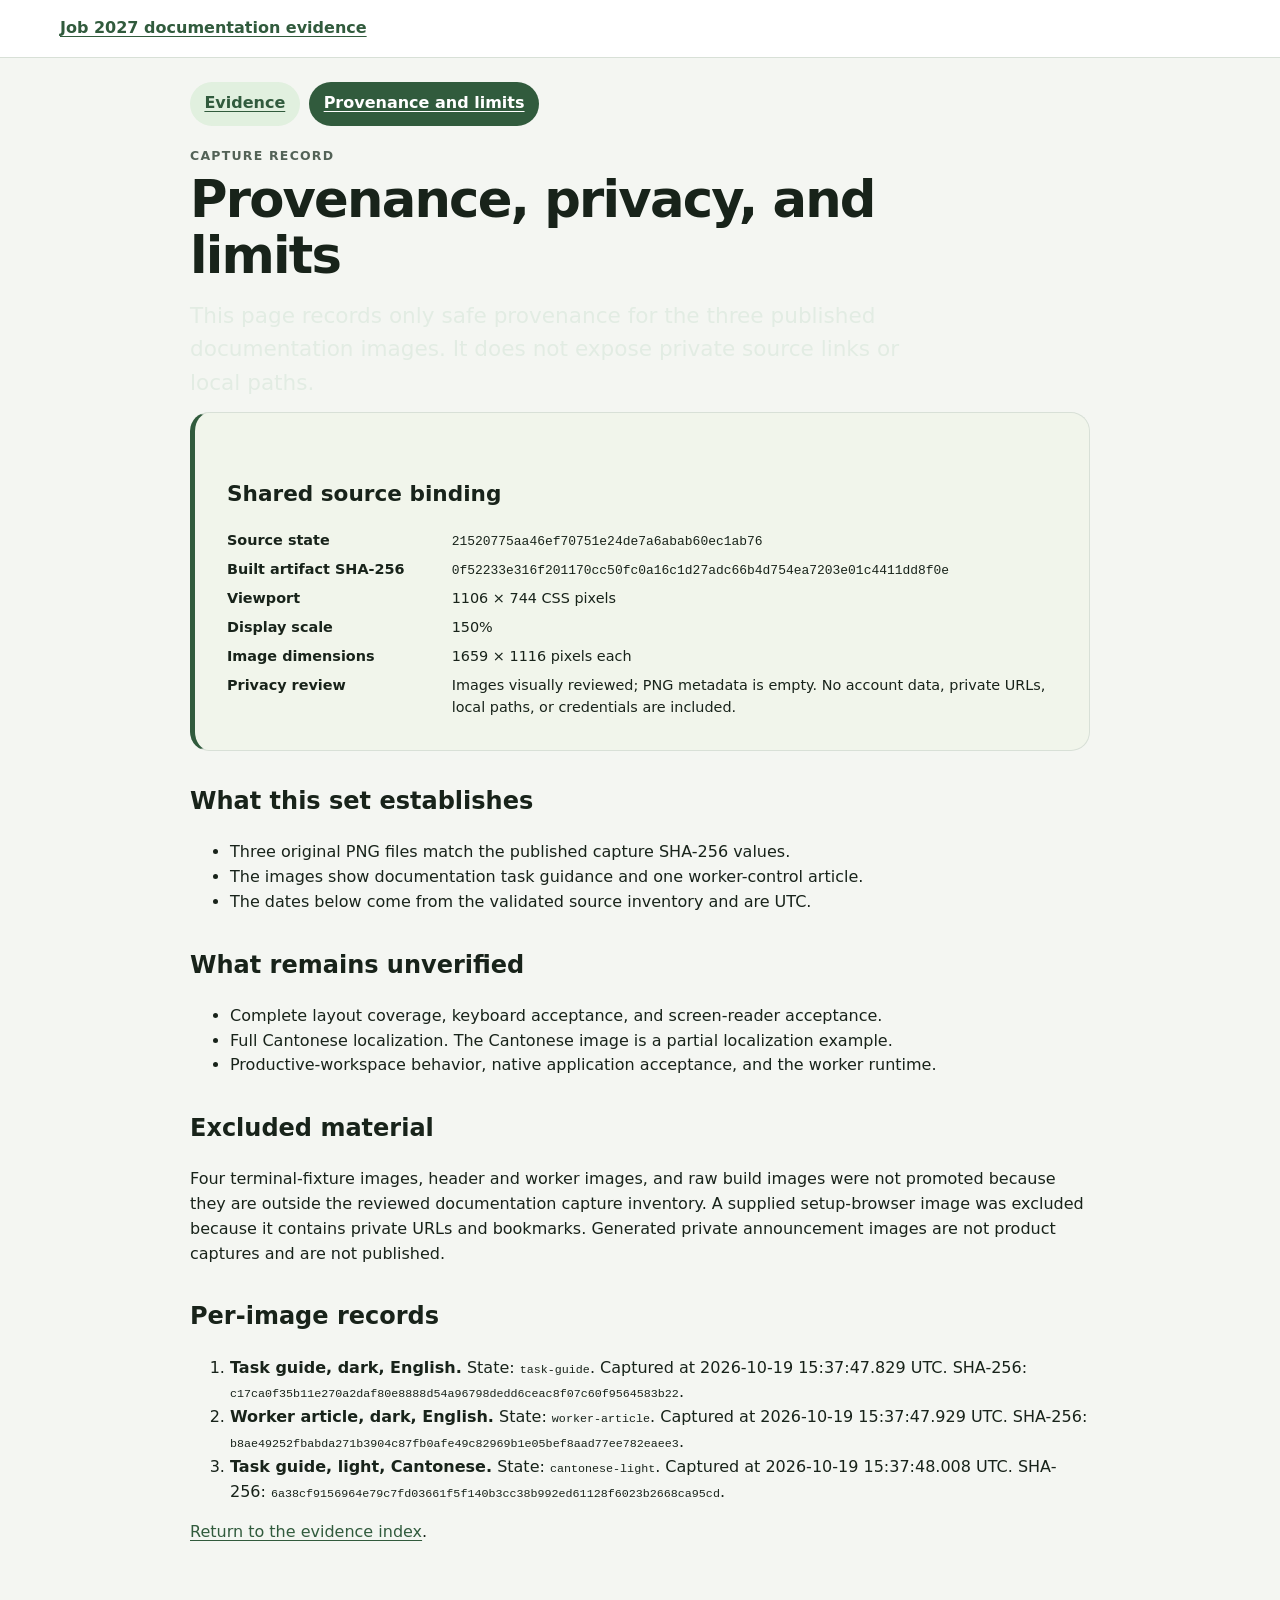
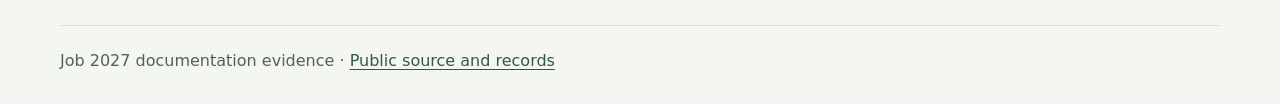
==== docs/provenance.html @ 1fb4ce97 "Publish reviewed documentation evidence gallery Add three reviewed documentation images with receipt" ====
<!doctype html>
<html lang="en">
<head>
  <meta charset="utf-8">
  <meta name="viewport" content="width=device-width, initial-scale=1">
  <meta name="description" content="Capture provenance, privacy review, exclusions, and verification limits for the Job 2027 documentation evidence gallery.">
  <meta name="color-scheme" content="light dark">
  <title>Provenance and limits · Job 2027 documentation evidence</title>
  <link rel="stylesheet" href="gallery.css">
</head>
<body>
  <a class="skip-link" href="#provenance">Skip to provenance</a>
  <header class="compact-header"><a href="./">Job 2027 documentation evidence</a></header>
  <main id="provenance" class="provenance">
    <nav class="page-nav" aria-label="Evidence pages"><a href="./">Evidence</a><a aria-current="page" href="provenance.html">Provenance and limits</a></nav>
    <p class="eyebrow">Capture record</p>
    <h1>Provenance, privacy, and limits</h1>
    <p class="lede">This page records only safe provenance for the three published documentation images. It does not expose private source links or local paths.</p>
    <section class="notice" aria-labelledby="binding-title">
      <h2 id="binding-title">Shared source binding</h2>
      <dl><dt>Source state</dt><dd><code>21520775aa46ef70751e24de7a6abab60ec1ab76</code></dd><dt>Built artifact SHA-256</dt><dd><code>0f52233e316f201170cc50fc0a16c1d27adc66b4d754ea7203e01c4411dd8f0e</code></dd><dt>Viewport</dt><dd>1106 × 744 CSS pixels</dd><dt>Display scale</dt><dd>150%</dd><dt>Image dimensions</dt><dd>1659 × 1116 pixels each</dd><dt>Privacy review</dt><dd>Images visually reviewed; PNG metadata is empty. No account data, private URLs, local paths, or credentials are included.</dd></dl>
    </section>
    <section aria-labelledby="limits-title">
      <h2 id="limits-title">What this set establishes</h2>
      <ul><li>Three original PNG files match the published capture SHA-256 values.</li><li>The images show documentation task guidance and one worker-control article.</li><li>The dates below come from the validated source inventory and are UTC.</li></ul>
      <h2>What remains unverified</h2>
      <ul><li>Complete layout coverage, keyboard acceptance, and screen-reader acceptance.</li><li>Full Cantonese localization. The Cantonese image is a partial localization example.</li><li>Productive-workspace behavior, native application acceptance, and the worker runtime.</li></ul>
      <h2>Excluded material</h2>
      <p>Four terminal-fixture images, header and worker images, and raw build images were not promoted because they are outside the reviewed documentation capture inventory. A supplied setup-browser image was excluded because it contains private URLs and bookmarks. Generated private announcement images are not product captures and are not published.</p>
    </section>
    <section aria-labelledby="records-title">
      <h2 id="records-title">Per-image records</h2>
      <ol>
        <li><strong>Task guide, dark, English.</strong> State: <code>task-guide</code>. Captured at <time datetime="2026-10-19T15:37:47.829Z">2026-10-19 15:37:47.829 UTC</time>. SHA-256: <code>c17ca0f35b11e270a2daf80e8888d54a96798dedd6ceac8f07c60f9564583b22</code>.</li>
        <li><strong>Worker article, dark, English.</strong> State: <code>worker-article</code>. Captured at <time datetime="2026-10-19T15:37:47.929Z">2026-10-19 15:37:47.929 UTC</time>. SHA-256: <code>b8ae49252fbabda271b3904c87fb0afe49c82969b1e05bef8aad77ee782eaee3</code>.</li>
        <li><strong>Task guide, light, Cantonese.</strong> State: <code>cantonese-light</code>. Captured at <time datetime="2026-10-19T15:37:48.008Z">2026-10-19 15:37:48.008 UTC</time>. SHA-256: <code>6a38cf9156964e79c7fd03661f5f140b3cc38b992ed61128f6023b2668ca95cd</code>.</li>
      </ol>
    </section>
    <p><a href="./">Return to the evidence index</a>.</p>
  </main>
  <footer><p>Job 2027 documentation evidence · <a href="https://github.com/Ding-Ding-Projects/job-2027-evidence">Public source and records</a></p></footer>
</body>
</html>
---- docs/gallery.css ----
:root { color-scheme: light dark; --canvas:#f4f6f2; --surface:#fff; --ink:#18231a; --muted:#536257; --line:#d8e0d7; --accent:#315b3d; --soft:#e1f0df; --notice:#f1f5eb; font-family:system-ui,-apple-system,"Segoe UI",sans-serif; font-synthesis:none; text-rendering:optimizeLegibility; }
@media (prefers-color-scheme:dark) { :root { --canvas:#111712; --surface:#1c241e; --ink:#edf2ed; --muted:#bbc7bc; --line:#3b493e; --accent:#b8e4bc; --soft:#263b2a; --notice:#202b21; } }
* { box-sizing:border-box; }
body { margin:0; background:var(--canvas); color:var(--ink); line-height:1.55; }
a { color:var(--accent); text-underline-offset:.18em; }
a:hover { text-decoration-thickness:.14em; }
a:focus-visible,input:focus-visible { outline:3px solid #e6a83b; outline-offset:3px; }
.skip-link { position:absolute; top:-5rem; left:1rem; z-index:3; padding:.75rem 1rem; background:var(--surface); border-radius:.5rem; }
.skip-link:focus { top:1rem; }
.site-header { background:#20382a; color:#f5fbf5; padding:clamp(2.5rem,7vw,5.5rem) 1.25rem 3.5rem; }
.header-inner,main,footer { width:min(1160px,calc(100% - 2rem)); margin-inline:auto; }
.eyebrow,.card-kicker { margin:0 0 .45rem; font-size:.78rem; font-weight:700; letter-spacing:.1em; text-transform:uppercase; color:var(--muted); }
.site-header .eyebrow { color:#c7dfc9; }
h1,h2,h3,p { margin-top:0; }
h1 { max-width:800px; margin-bottom:.5rem; font-size:clamp(2.3rem,7vw,4rem); line-height:1.08; letter-spacing:-.035em; }
.lede { max-width:760px; margin:1rem 0 .8rem; font-size:clamp(1.1rem,2vw,1.35rem); color:#e2ece3; }
.source-line { margin:0; color:#d2dfd4; overflow-wrap:anywhere; }
.source-line code { color:inherit; }
main { padding-block:1.5rem 4rem; }
.page-nav { display:flex; flex-wrap:wrap; gap:.6rem; margin-bottom:1.25rem; }
.page-nav a { display:inline-flex; align-items:center; min-height:2.75rem; padding:.5rem .9rem; border-radius:999px; background:var(--soft); font-weight:650; }
.page-nav a[aria-current=page] { background:var(--accent); color:var(--surface); }
.notice,.details { padding:clamp(1.2rem,3vw,2rem); border:1px solid var(--line); border-radius:1.2rem; background:var(--notice); }
.notice { border-left:.35rem solid var(--accent); }
.notice h2,.details h2 { font-size:1.35rem; }
.notice p:last-child,.details p:last-child { margin-bottom:0; }
code { overflow-wrap:anywhere; font-size:.9em; }
.gallery { padding-block:3.5rem; }
.section-heading { display:flex; align-items:end; justify-content:space-between; gap:1.5rem; flex-wrap:wrap; }
.section-heading h2 { margin-bottom:0; font-size:clamp(1.8rem,4vw,2.5rem); }
.search-label { display:grid; gap:.4rem; min-width:min(19rem,100%); font-weight:650; }
input[type=search] { width:100%; min-height:2.9rem; padding:.65rem .8rem; border:1px solid var(--line); border-radius:.65rem; background:var(--surface); color:var(--ink); font:inherit; }
.result-count { margin:1.2rem 0; color:var(--muted); }
.capture-grid { display:grid; grid-template-columns:repeat(2,minmax(0,1fr)); gap:1.3rem; }
.capture-card { overflow:hidden; border:1px solid var(--line); border-radius:1rem; background:var(--surface); box-shadow:0 .3rem 1.2rem #1723180c; }
.image-link { display:block; overflow:hidden; background:#e7ebe6; }
.capture-card img { display:block; width:100%; height:auto; max-height:560px; object-fit:contain; }
.card-copy { padding:1.1rem 1.2rem 1.3rem; }
.card-kicker { color:var(--muted); }
.card-copy h3 { margin-bottom:.35rem; font-size:1.2rem; }
.card-copy p:not(.card-kicker) { margin-bottom:.75rem; color:var(--muted); }
dl { display:grid; grid-template-columns:minmax(8rem,.7fr) minmax(0,2fr); gap:.4rem .8rem; margin:1rem 0 0; font-size:.9rem; }
dt { font-weight:700; }
dd { margin:0; overflow-wrap:anywhere; }
.empty-state { padding:1rem; border:1px dashed var(--line); border-radius:.75rem; }
.details { margin-top:.2rem; }
.provenance { max-width:900px; }
.provenance h1 { font-size:clamp(2rem,6vw,3.2rem); }
.provenance h2 { margin-top:2rem; }
footer { padding-block:1.4rem 2rem; border-top:1px solid var(--line); color:var(--muted); }
footer p { margin:0; }
@media (max-width:680px) { .capture-grid { grid-template-columns:1fr; } dl { grid-template-columns:1fr; gap:.15rem; } dd { margin-bottom:.55rem; } .site-header { padding-bottom:2.5rem; } }
@media (prefers-reduced-motion:reduce) { *,*::before,*::after { scroll-behavior:auto!important; transition-duration:.01ms!important; animation-duration:.01ms!important; } }
.compact-header { padding:1rem; border-bottom:1px solid var(--line); background:var(--surface); } .compact-header a { display:block; width:min(1160px,calc(100% - 1rem)); margin-inline:auto; font-weight:700; }
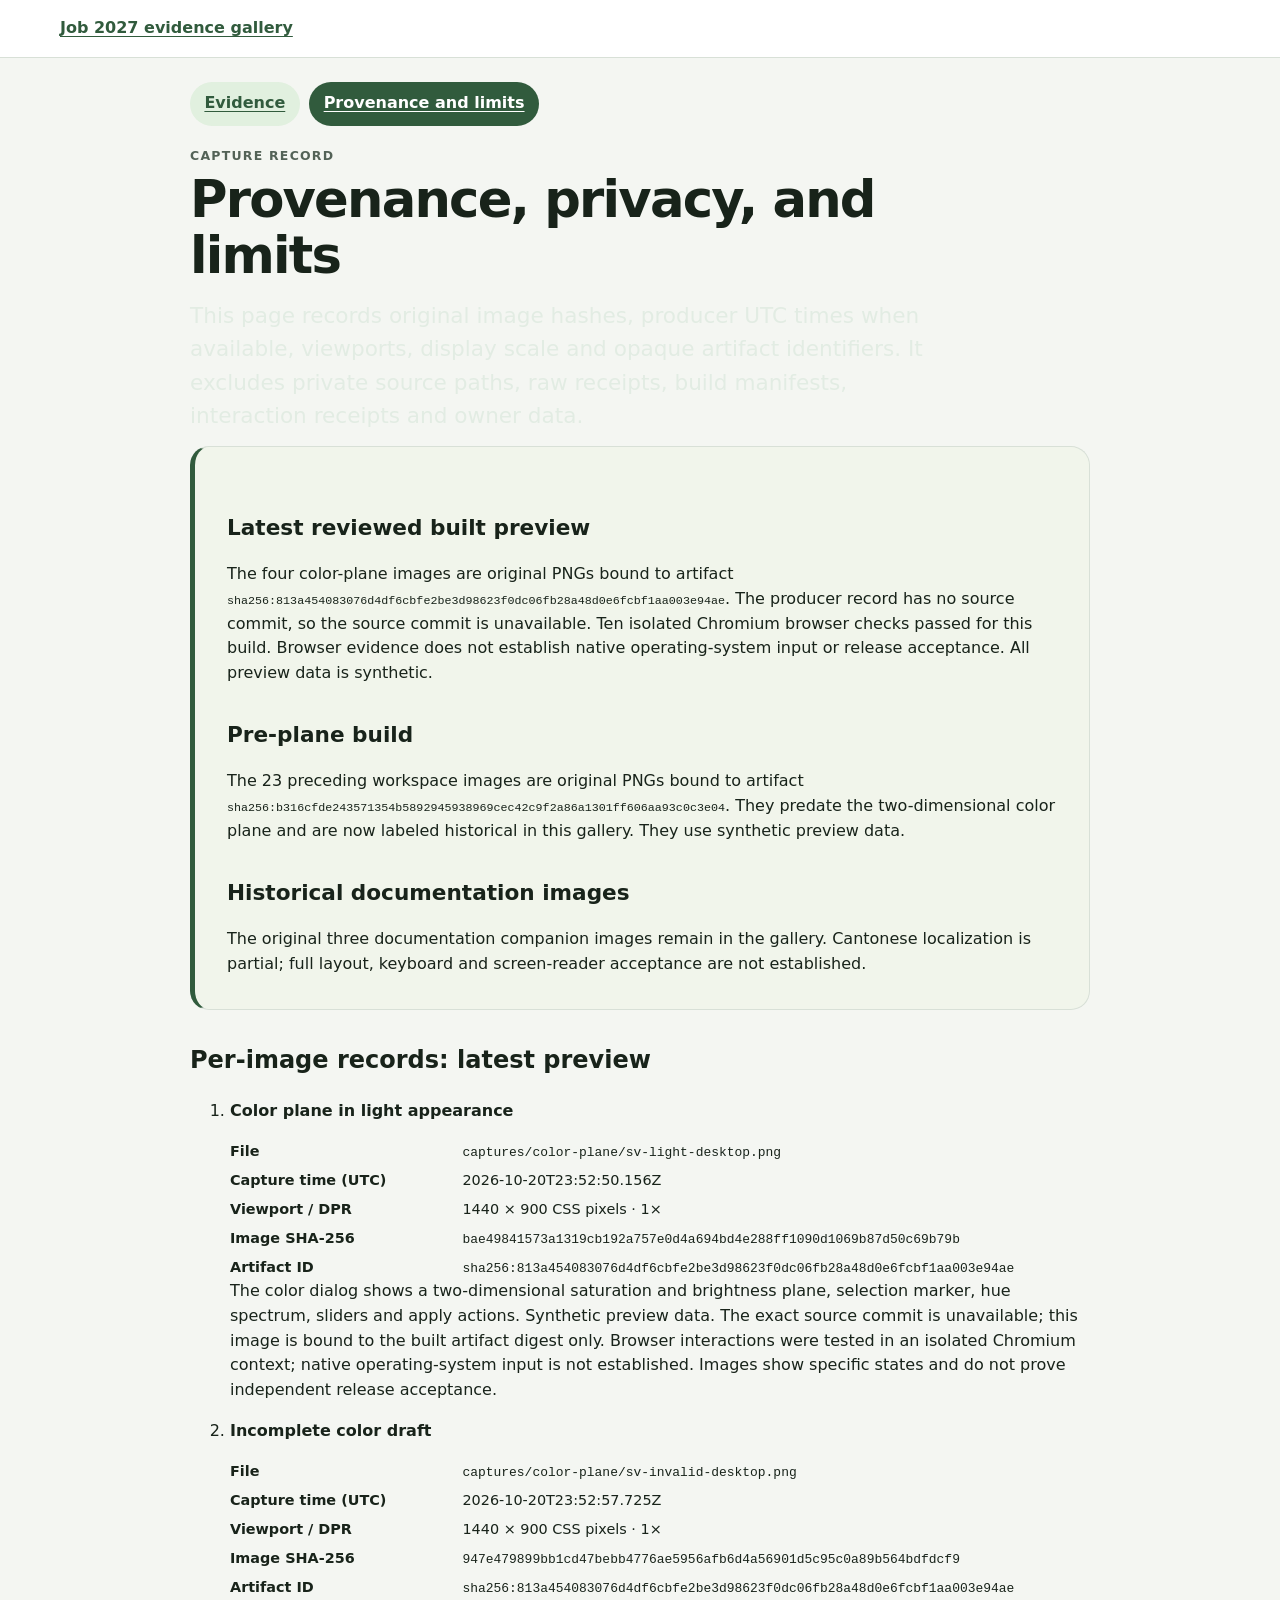
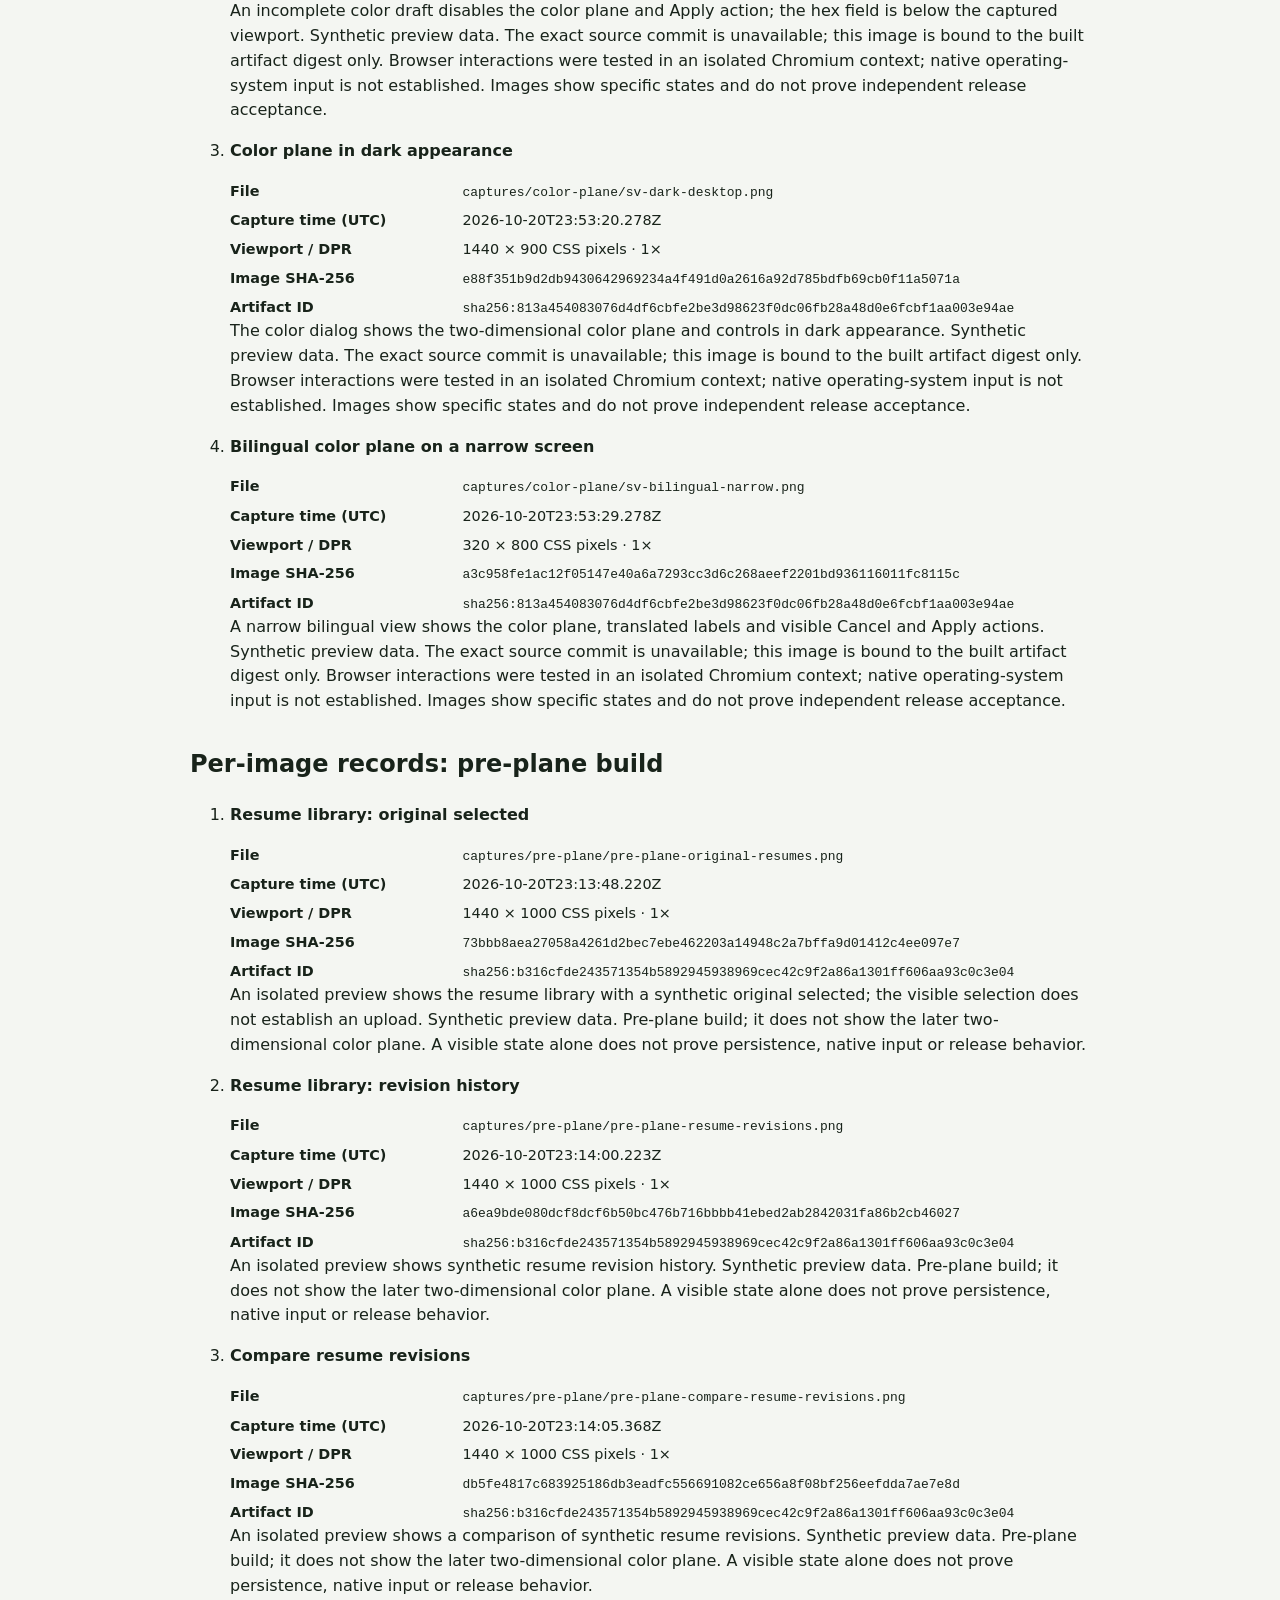
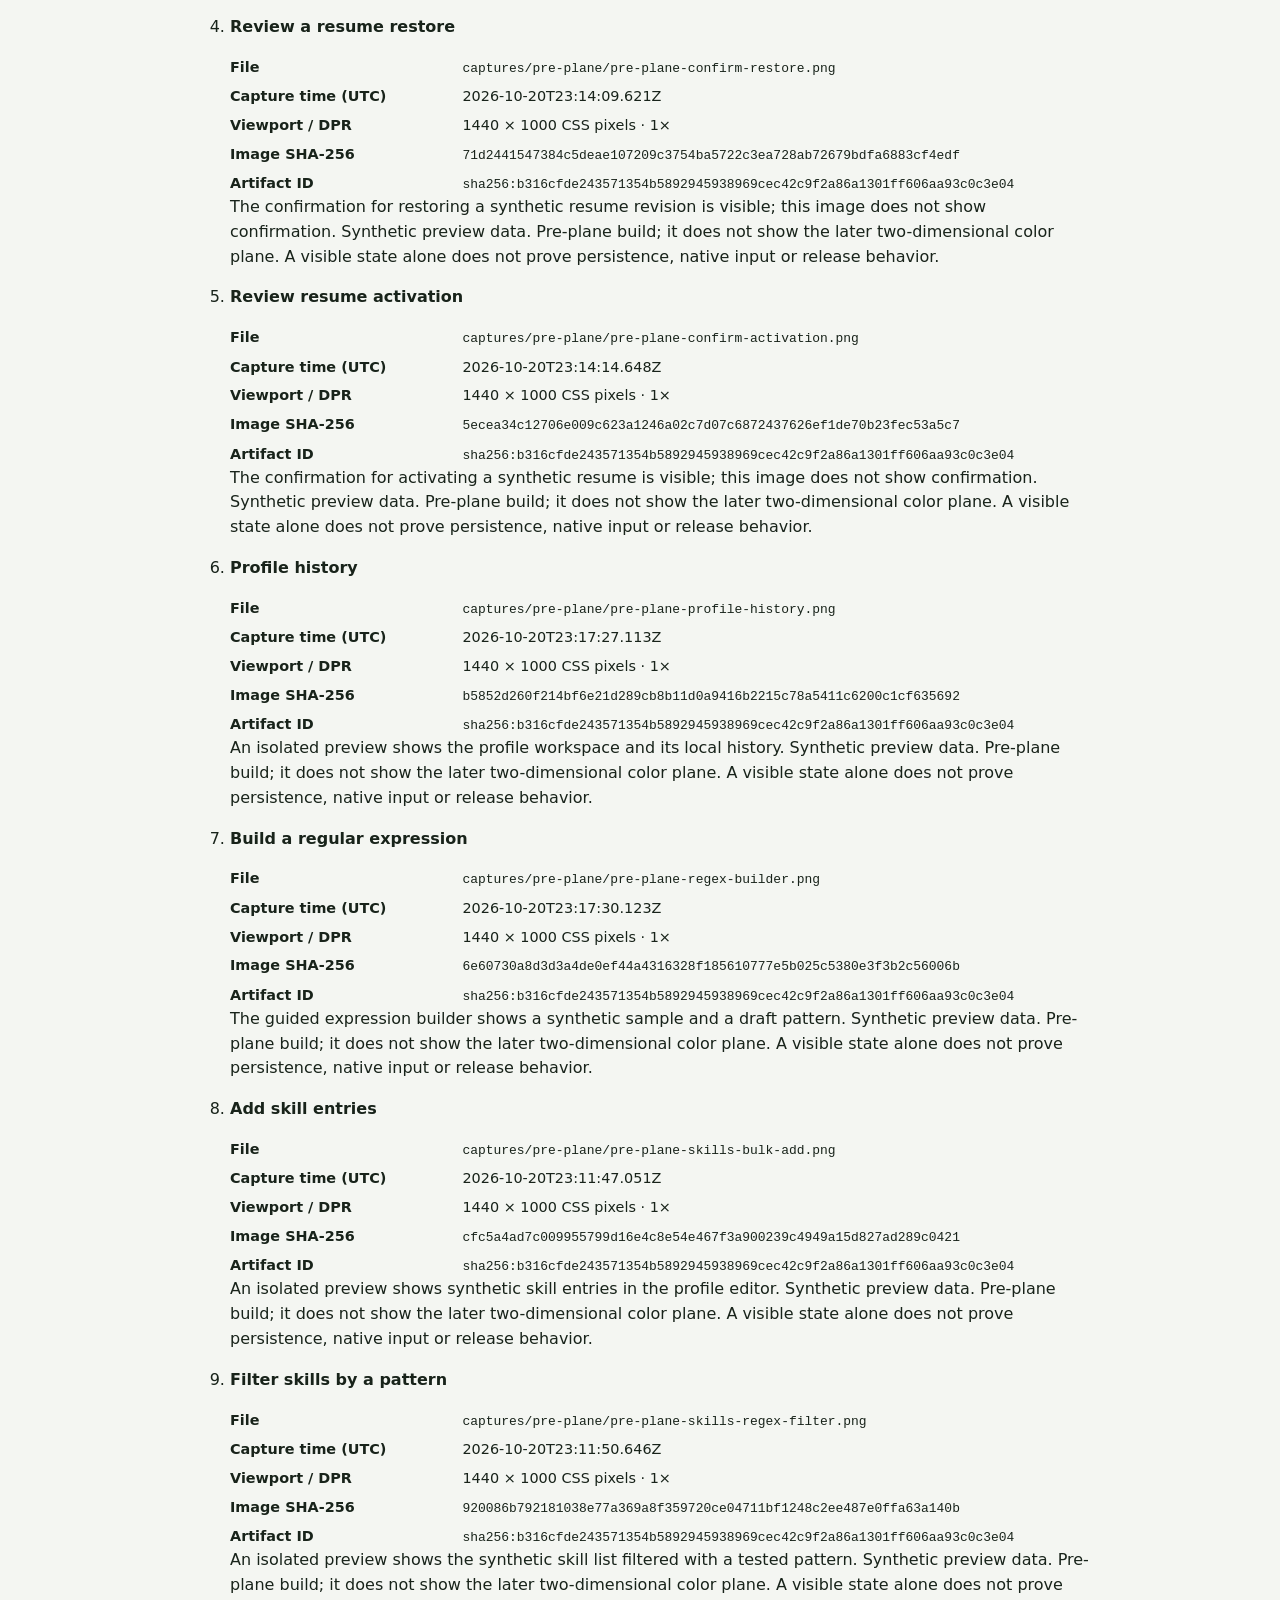
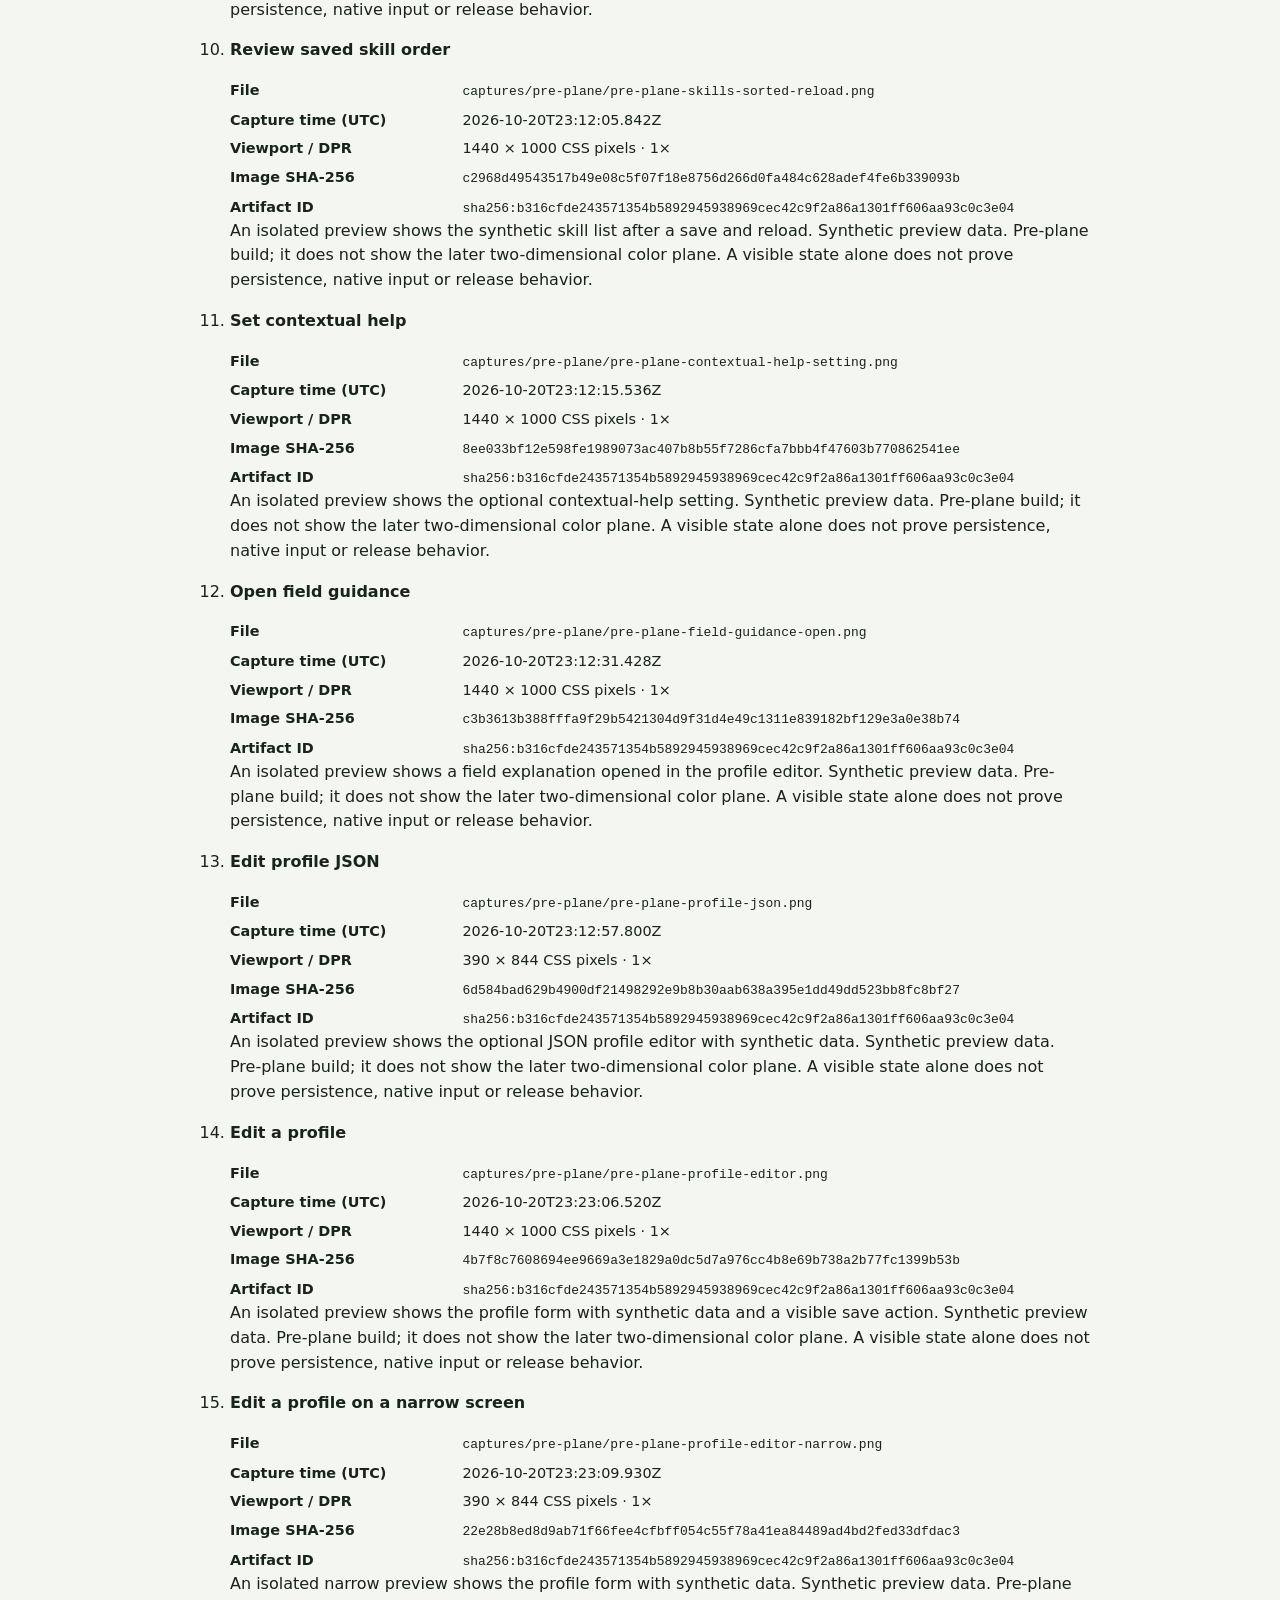
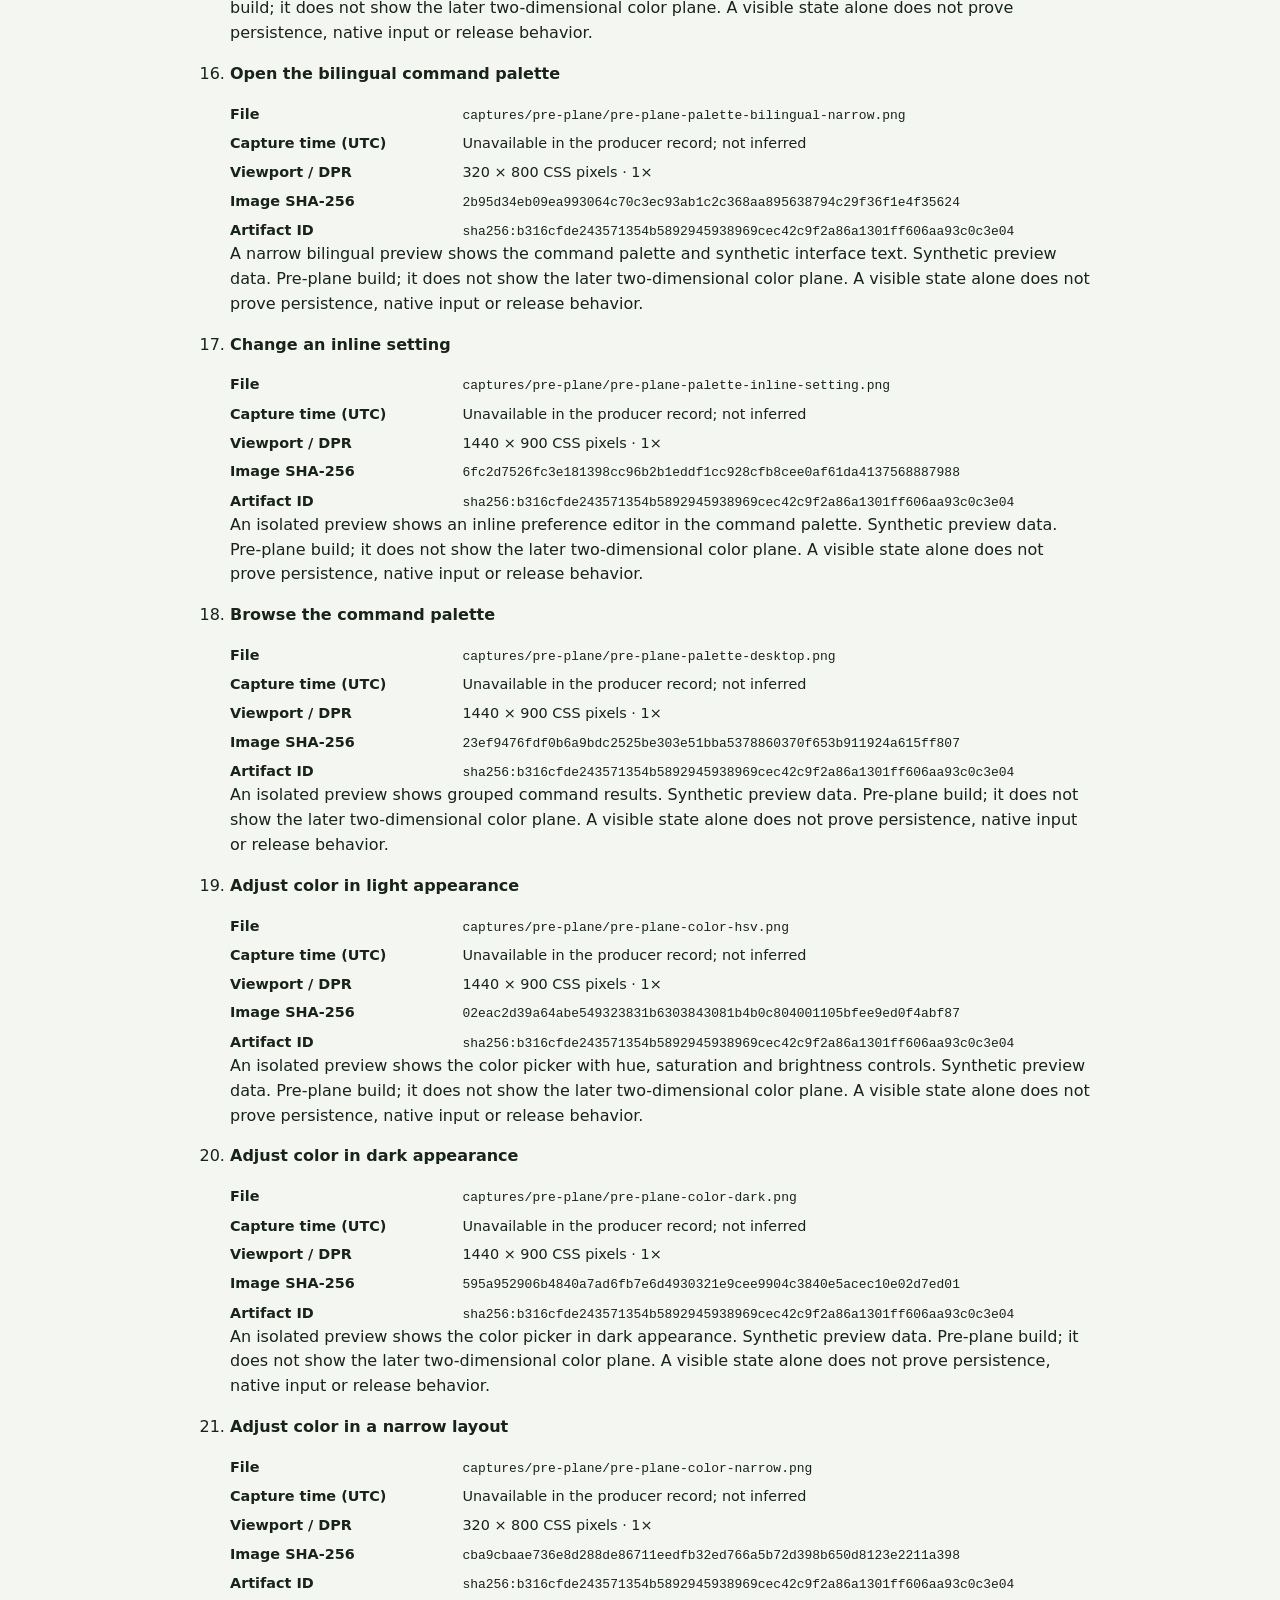
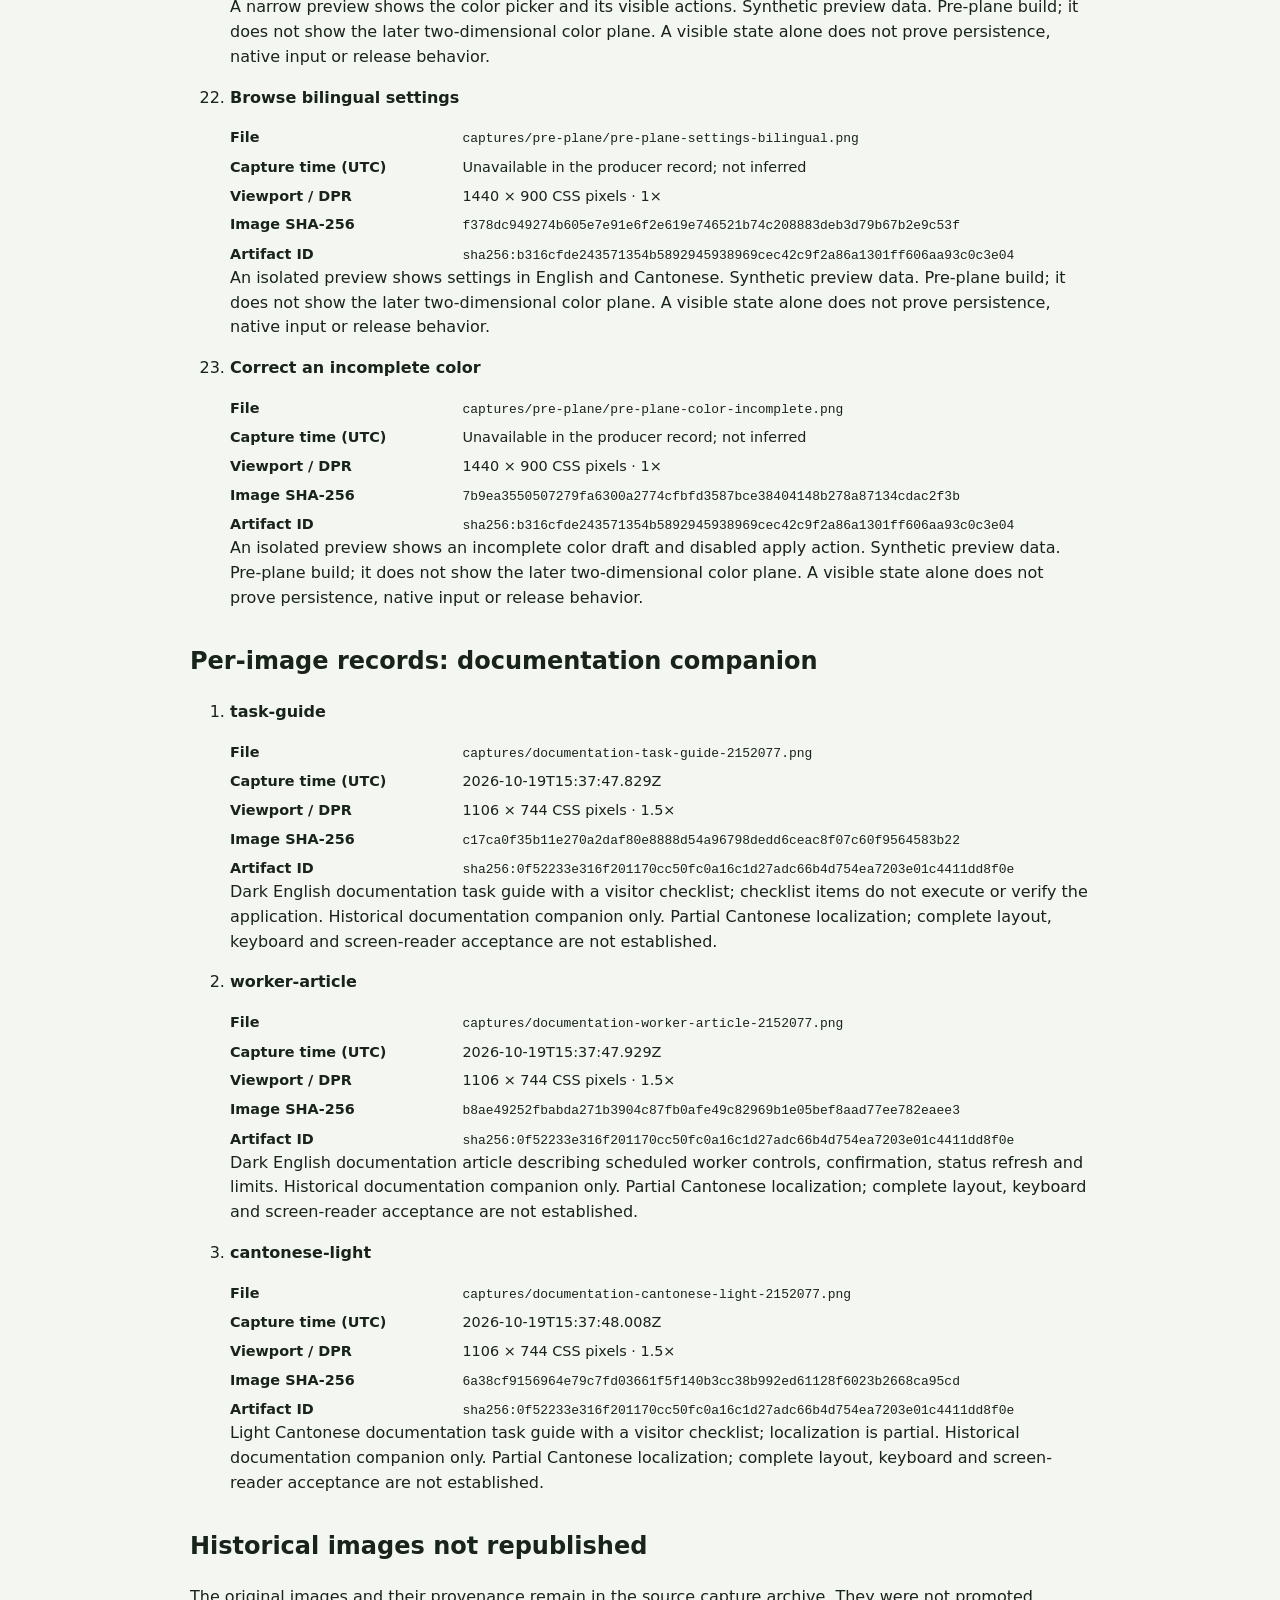
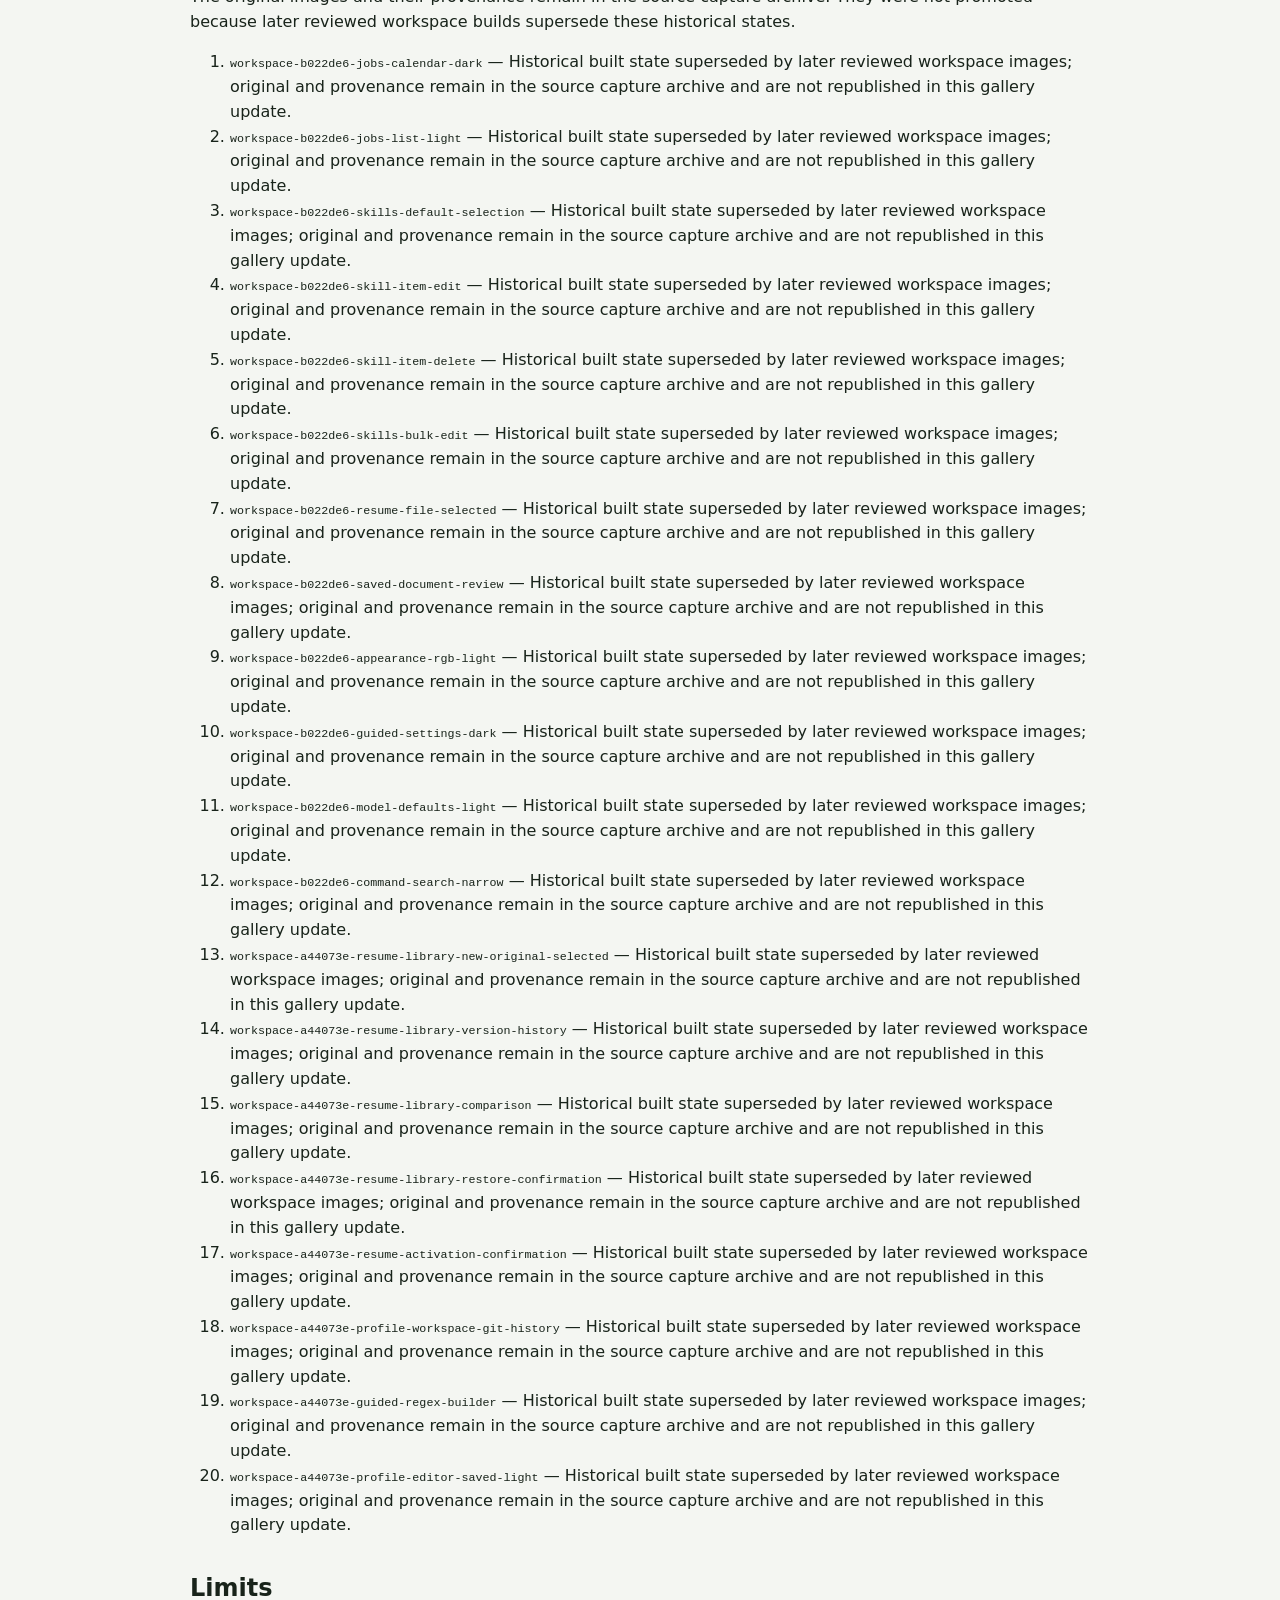
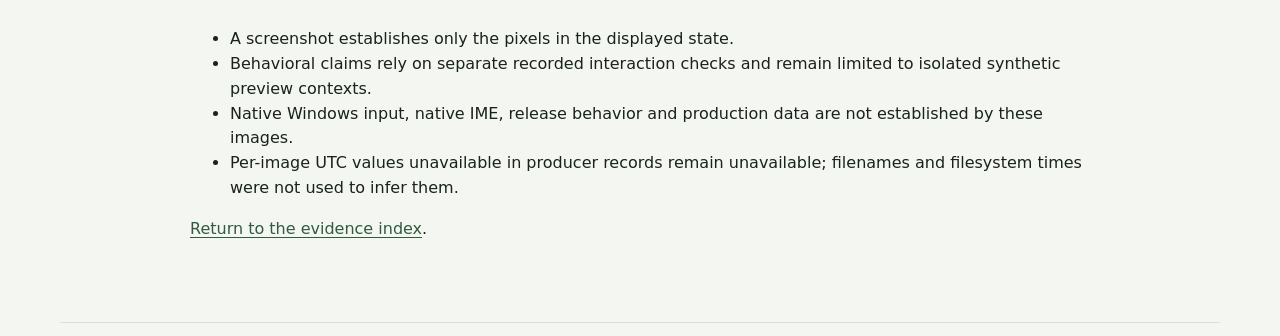
==== commit e2c22afe: "Publish reviewed workspace evidence gallery" ====
--- a/docs/provenance.html
+++ b/docs/provenance.html
@@ -1,43 +1 @@
-<!doctype html>
-<html lang="en">
-<head>
-  <meta charset="utf-8">
-  <meta name="viewport" content="width=device-width, initial-scale=1">
-  <meta name="description" content="Capture provenance, privacy review, exclusions, and verification limits for the Job 2027 documentation evidence gallery.">
-  <meta name="color-scheme" content="light dark">
-  <title>Provenance and limits · Job 2027 documentation evidence</title>
-  <link rel="stylesheet" href="gallery.css">
-</head>
-<body>
-  <a class="skip-link" href="#provenance">Skip to provenance</a>
-  <header class="compact-header"><a href="./">Job 2027 documentation evidence</a></header>
-  <main id="provenance" class="provenance">
-    <nav class="page-nav" aria-label="Evidence pages"><a href="./">Evidence</a><a aria-current="page" href="provenance.html">Provenance and limits</a></nav>
-    <p class="eyebrow">Capture record</p>
-    <h1>Provenance, privacy, and limits</h1>
-    <p class="lede">This page records only safe provenance for the three published documentation images. It does not expose private source links or local paths.</p>
-    <section class="notice" aria-labelledby="binding-title">
-      <h2 id="binding-title">Shared source binding</h2>
-      <dl><dt>Source state</dt><dd><code>21520775aa46ef70751e24de7a6abab60ec1ab76</code></dd><dt>Built artifact SHA-256</dt><dd><code>0f52233e316f201170cc50fc0a16c1d27adc66b4d754ea7203e01c4411dd8f0e</code></dd><dt>Viewport</dt><dd>1106 × 744 CSS pixels</dd><dt>Display scale</dt><dd>150%</dd><dt>Image dimensions</dt><dd>1659 × 1116 pixels each</dd><dt>Privacy review</dt><dd>Images visually reviewed; PNG metadata is empty. No account data, private URLs, local paths, or credentials are included.</dd></dl>
-    </section>
-    <section aria-labelledby="limits-title">
-      <h2 id="limits-title">What this set establishes</h2>
-      <ul><li>Three original PNG files match the published capture SHA-256 values.</li><li>The images show documentation task guidance and one worker-control article.</li><li>The dates below come from the validated source inventory and are UTC.</li></ul>
-      <h2>What remains unverified</h2>
-      <ul><li>Complete layout coverage, keyboard acceptance, and screen-reader acceptance.</li><li>Full Cantonese localization. The Cantonese image is a partial localization example.</li><li>Productive-workspace behavior, native application acceptance, and the worker runtime.</li></ul>
-      <h2>Excluded material</h2>
-      <p>Four terminal-fixture images, header and worker images, and raw build images were not promoted because they are outside the reviewed documentation capture inventory. A supplied setup-browser image was excluded because it contains private URLs and bookmarks. Generated private announcement images are not product captures and are not published.</p>
-    </section>
-    <section aria-labelledby="records-title">
-      <h2 id="records-title">Per-image records</h2>
-      <ol>
-        <li><strong>Task guide, dark, English.</strong> State: <code>task-guide</code>. Captured at <time datetime="2026-10-19T15:37:47.829Z">2026-10-19 15:37:47.829 UTC</time>. SHA-256: <code>c17ca0f35b11e270a2daf80e8888d54a96798dedd6ceac8f07c60f9564583b22</code>.</li>
-        <li><strong>Worker article, dark, English.</strong> State: <code>worker-article</code>. Captured at <time datetime="2026-10-19T15:37:47.929Z">2026-10-19 15:37:47.929 UTC</time>. SHA-256: <code>b8ae49252fbabda271b3904c87fb0afe49c82969b1e05bef8aad77ee782eaee3</code>.</li>
-        <li><strong>Task guide, light, Cantonese.</strong> State: <code>cantonese-light</code>. Captured at <time datetime="2026-10-19T15:37:48.008Z">2026-10-19 15:37:48.008 UTC</time>. SHA-256: <code>6a38cf9156964e79c7fd03661f5f140b3cc38b992ed61128f6023b2668ca95cd</code>.</li>
-      </ol>
-    </section>
-    <p><a href="./">Return to the evidence index</a>.</p>
-  </main>
-  <footer><p>Job 2027 documentation evidence · <a href="https://github.com/Ding-Ding-Projects/job-2027-evidence">Public source and records</a></p></footer>
-</body>
-</html>
+<!doctype html><html lang="en"><head><meta charset="utf-8"><meta name="viewport" content="width=device-width, initial-scale=1"><meta name="color-scheme" content="light dark"><title>Provenance and limits · Job 2027 evidence</title><link rel="stylesheet" href="gallery.css"></head><body><a class="skip-link" href="#provenance">Skip to provenance</a><header class="compact-header"><a href="./">Job 2027 evidence gallery</a></header><main id="provenance" class="provenance"><nav class="page-nav" aria-label="Evidence pages"><a href="./">Evidence</a><a aria-current="page" href="provenance.html">Provenance and limits</a></nav><p class="eyebrow">Capture record</p><h1>Provenance, privacy, and limits</h1><p class="lede">This page records original image hashes, producer UTC times when available, viewports, display scale and opaque artifact identifiers. It excludes private source paths, raw receipts, build manifests, interaction receipts and owner data.</p><section class="notice"><h2>Latest reviewed built preview</h2><p>The four color-plane images are original PNGs bound to artifact <code>sha256:813a454083076d4df6cbfe2be3d98623f0dc06fb28a48d0e6fcbf1aa003e94ae</code>. The producer record has no source commit, so the source commit is unavailable. Ten isolated Chromium browser checks passed for this build. Browser evidence does not establish native operating-system input or release acceptance. All preview data is synthetic.</p><h2>Pre-plane build</h2><p>The 23 preceding workspace images are original PNGs bound to artifact <code>sha256:b316cfde243571354b5892945938969cec42c9f2a86a1301ff606aa93c0c3e04</code>. They predate the two-dimensional color plane and are now labeled historical in this gallery. They use synthetic preview data.</p><h2>Historical documentation images</h2><p>The original three documentation companion images remain in the gallery. Cantonese localization is partial; full layout, keyboard and screen-reader acceptance are not established.</p></section><section><h2>Per-image records: latest preview</h2><ol><li><strong>Color plane in light appearance</strong><dl><dt>File</dt><dd><code>captures/color-plane/sv-light-desktop.png</code></dd><dt>Capture time (UTC)</dt><dd>2026-10-20T23:52:50.156Z</dd><dt>Viewport / DPR</dt><dd>1440 × 900 CSS pixels · 1×</dd><dt>Image SHA-256</dt><dd><code>bae49841573a1319cb192a757e0d4a694bd4e288ff1090d1069b87d50c69b79b</code></dd><dt>Artifact ID</dt><dd><code>sha256:813a454083076d4df6cbfe2be3d98623f0dc06fb28a48d0e6fcbf1aa003e94ae</code></dd></dl><p>The color dialog shows a two-dimensional saturation and brightness plane, selection marker, hue spectrum, sliders and apply actions. Synthetic preview data. The exact source commit is unavailable; this image is bound to the built artifact digest only. Browser interactions were tested in an isolated Chromium context; native operating-system input is not established. Images show specific states and do not prove independent release acceptance.</p></li><li><strong>Incomplete color draft</strong><dl><dt>File</dt><dd><code>captures/color-plane/sv-invalid-desktop.png</code></dd><dt>Capture time (UTC)</dt><dd>2026-10-20T23:52:57.725Z</dd><dt>Viewport / DPR</dt><dd>1440 × 900 CSS pixels · 1×</dd><dt>Image SHA-256</dt><dd><code>947e479899bb1cd47bebb4776ae5956afb6d4a56901d5c95c0a89b564bdfdcf9</code></dd><dt>Artifact ID</dt><dd><code>sha256:813a454083076d4df6cbfe2be3d98623f0dc06fb28a48d0e6fcbf1aa003e94ae</code></dd></dl><p>An incomplete color draft disables the color plane and Apply action; the hex field is below the captured viewport. Synthetic preview data. The exact source commit is unavailable; this image is bound to the built artifact digest only. Browser interactions were tested in an isolated Chromium context; native operating-system input is not established. Images show specific states and do not prove independent release acceptance.</p></li><li><strong>Color plane in dark appearance</strong><dl><dt>File</dt><dd><code>captures/color-plane/sv-dark-desktop.png</code></dd><dt>Capture time (UTC)</dt><dd>2026-10-20T23:53:20.278Z</dd><dt>Viewport / DPR</dt><dd>1440 × 900 CSS pixels · 1×</dd><dt>Image SHA-256</dt><dd><code>e88f351b9d2db9430642969234a4f491d0a2616a92d785bdfb69cb0f11a5071a</code></dd><dt>Artifact ID</dt><dd><code>sha256:813a454083076d4df6cbfe2be3d98623f0dc06fb28a48d0e6fcbf1aa003e94ae</code></dd></dl><p>The color dialog shows the two-dimensional color plane and controls in dark appearance. Synthetic preview data. The exact source commit is unavailable; this image is bound to the built artifact digest only. Browser interactions were tested in an isolated Chromium context; native operating-system input is not established. Images show specific states and do not prove independent release acceptance.</p></li><li><strong>Bilingual color plane on a narrow screen</strong><dl><dt>File</dt><dd><code>captures/color-plane/sv-bilingual-narrow.png</code></dd><dt>Capture time (UTC)</dt><dd>2026-10-20T23:53:29.278Z</dd><dt>Viewport / DPR</dt><dd>320 × 800 CSS pixels · 1×</dd><dt>Image SHA-256</dt><dd><code>a3c958fe1ac12f05147e40a6a7293cc3d6c268aeef2201bd936116011fc8115c</code></dd><dt>Artifact ID</dt><dd><code>sha256:813a454083076d4df6cbfe2be3d98623f0dc06fb28a48d0e6fcbf1aa003e94ae</code></dd></dl><p>A narrow bilingual view shows the color plane, translated labels and visible Cancel and Apply actions. Synthetic preview data. The exact source commit is unavailable; this image is bound to the built artifact digest only. Browser interactions were tested in an isolated Chromium context; native operating-system input is not established. Images show specific states and do not prove independent release acceptance.</p></li></ol></section><section><h2>Per-image records: pre-plane build</h2><ol><li><strong>Resume library: original selected</strong><dl><dt>File</dt><dd><code>captures/pre-plane/pre-plane-original-resumes.png</code></dd><dt>Capture time (UTC)</dt><dd>2026-10-20T23:13:48.220Z</dd><dt>Viewport / DPR</dt><dd>1440 × 1000 CSS pixels · 1×</dd><dt>Image SHA-256</dt><dd><code>73bbb8aea27058a4261d2bec7ebe462203a14948c2a7bffa9d01412c4ee097e7</code></dd><dt>Artifact ID</dt><dd><code>sha256:b316cfde243571354b5892945938969cec42c9f2a86a1301ff606aa93c0c3e04</code></dd></dl><p>An isolated preview shows the resume library with a synthetic original selected; the visible selection does not establish an upload. Synthetic preview data. Pre-plane build; it does not show the later two-dimensional color plane. A visible state alone does not prove persistence, native input or release behavior.</p></li><li><strong>Resume library: revision history</strong><dl><dt>File</dt><dd><code>captures/pre-plane/pre-plane-resume-revisions.png</code></dd><dt>Capture time (UTC)</dt><dd>2026-10-20T23:14:00.223Z</dd><dt>Viewport / DPR</dt><dd>1440 × 1000 CSS pixels · 1×</dd><dt>Image SHA-256</dt><dd><code>a6ea9bde080dcf8dcf6b50bc476b716bbbb41ebed2ab2842031fa86b2cb46027</code></dd><dt>Artifact ID</dt><dd><code>sha256:b316cfde243571354b5892945938969cec42c9f2a86a1301ff606aa93c0c3e04</code></dd></dl><p>An isolated preview shows synthetic resume revision history. Synthetic preview data. Pre-plane build; it does not show the later two-dimensional color plane. A visible state alone does not prove persistence, native input or release behavior.</p></li><li><strong>Compare resume revisions</strong><dl><dt>File</dt><dd><code>captures/pre-plane/pre-plane-compare-resume-revisions.png</code></dd><dt>Capture time (UTC)</dt><dd>2026-10-20T23:14:05.368Z</dd><dt>Viewport / DPR</dt><dd>1440 × 1000 CSS pixels · 1×</dd><dt>Image SHA-256</dt><dd><code>db5fe4817c683925186db3eadfc556691082ce656a8f08bf256eefdda7ae7e8d</code></dd><dt>Artifact ID</dt><dd><code>sha256:b316cfde243571354b5892945938969cec42c9f2a86a1301ff606aa93c0c3e04</code></dd></dl><p>An isolated preview shows a comparison of synthetic resume revisions. Synthetic preview data. Pre-plane build; it does not show the later two-dimensional color plane. A visible state alone does not prove persistence, native input or release behavior.</p></li><li><strong>Review a resume restore</strong><dl><dt>File</dt><dd><code>captures/pre-plane/pre-plane-confirm-restore.png</code></dd><dt>Capture time (UTC)</dt><dd>2026-10-20T23:14:09.621Z</dd><dt>Viewport / DPR</dt><dd>1440 × 1000 CSS pixels · 1×</dd><dt>Image SHA-256</dt><dd><code>71d2441547384c5deae107209c3754ba5722c3ea728ab72679bdfa6883cf4edf</code></dd><dt>Artifact ID</dt><dd><code>sha256:b316cfde243571354b5892945938969cec42c9f2a86a1301ff606aa93c0c3e04</code></dd></dl><p>The confirmation for restoring a synthetic resume revision is visible; this image does not show confirmation. Synthetic preview data. Pre-plane build; it does not show the later two-dimensional color plane. A visible state alone does not prove persistence, native input or release behavior.</p></li><li><strong>Review resume activation</strong><dl><dt>File</dt><dd><code>captures/pre-plane/pre-plane-confirm-activation.png</code></dd><dt>Capture time (UTC)</dt><dd>2026-10-20T23:14:14.648Z</dd><dt>Viewport / DPR</dt><dd>1440 × 1000 CSS pixels · 1×</dd><dt>Image SHA-256</dt><dd><code>5ecea34c12706e009c623a1246a02c7d07c6872437626ef1de70b23fec53a5c7</code></dd><dt>Artifact ID</dt><dd><code>sha256:b316cfde243571354b5892945938969cec42c9f2a86a1301ff606aa93c0c3e04</code></dd></dl><p>The confirmation for activating a synthetic resume is visible; this image does not show confirmation. Synthetic preview data. Pre-plane build; it does not show the later two-dimensional color plane. A visible state alone does not prove persistence, native input or release behavior.</p></li><li><strong>Profile history</strong><dl><dt>File</dt><dd><code>captures/pre-plane/pre-plane-profile-history.png</code></dd><dt>Capture time (UTC)</dt><dd>2026-10-20T23:17:27.113Z</dd><dt>Viewport / DPR</dt><dd>1440 × 1000 CSS pixels · 1×</dd><dt>Image SHA-256</dt><dd><code>b5852d260f214bf6e21d289cb8b11d0a9416b2215c78a5411c6200c1cf635692</code></dd><dt>Artifact ID</dt><dd><code>sha256:b316cfde243571354b5892945938969cec42c9f2a86a1301ff606aa93c0c3e04</code></dd></dl><p>An isolated preview shows the profile workspace and its local history. Synthetic preview data. Pre-plane build; it does not show the later two-dimensional color plane. A visible state alone does not prove persistence, native input or release behavior.</p></li><li><strong>Build a regular expression</strong><dl><dt>File</dt><dd><code>captures/pre-plane/pre-plane-regex-builder.png</code></dd><dt>Capture time (UTC)</dt><dd>2026-10-20T23:17:30.123Z</dd><dt>Viewport / DPR</dt><dd>1440 × 1000 CSS pixels · 1×</dd><dt>Image SHA-256</dt><dd><code>6e60730a8d3d3a4de0ef44a4316328f185610777e5b025c5380e3f3b2c56006b</code></dd><dt>Artifact ID</dt><dd><code>sha256:b316cfde243571354b5892945938969cec42c9f2a86a1301ff606aa93c0c3e04</code></dd></dl><p>The guided expression builder shows a synthetic sample and a draft pattern. Synthetic preview data. Pre-plane build; it does not show the later two-dimensional color plane. A visible state alone does not prove persistence, native input or release behavior.</p></li><li><strong>Add skill entries</strong><dl><dt>File</dt><dd><code>captures/pre-plane/pre-plane-skills-bulk-add.png</code></dd><dt>Capture time (UTC)</dt><dd>2026-10-20T23:11:47.051Z</dd><dt>Viewport / DPR</dt><dd>1440 × 1000 CSS pixels · 1×</dd><dt>Image SHA-256</dt><dd><code>cfc5a4ad7c009955799d16e4c8e54e467f3a900239c4949a15d827ad289c0421</code></dd><dt>Artifact ID</dt><dd><code>sha256:b316cfde243571354b5892945938969cec42c9f2a86a1301ff606aa93c0c3e04</code></dd></dl><p>An isolated preview shows synthetic skill entries in the profile editor. Synthetic preview data. Pre-plane build; it does not show the later two-dimensional color plane. A visible state alone does not prove persistence, native input or release behavior.</p></li><li><strong>Filter skills by a pattern</strong><dl><dt>File</dt><dd><code>captures/pre-plane/pre-plane-skills-regex-filter.png</code></dd><dt>Capture time (UTC)</dt><dd>2026-10-20T23:11:50.646Z</dd><dt>Viewport / DPR</dt><dd>1440 × 1000 CSS pixels · 1×</dd><dt>Image SHA-256</dt><dd><code>920086b792181038e77a369a8f359720ce04711bf1248c2ee487e0ffa63a140b</code></dd><dt>Artifact ID</dt><dd><code>sha256:b316cfde243571354b5892945938969cec42c9f2a86a1301ff606aa93c0c3e04</code></dd></dl><p>An isolated preview shows the synthetic skill list filtered with a tested pattern. Synthetic preview data. Pre-plane build; it does not show the later two-dimensional color plane. A visible state alone does not prove persistence, native input or release behavior.</p></li><li><strong>Review saved skill order</strong><dl><dt>File</dt><dd><code>captures/pre-plane/pre-plane-skills-sorted-reload.png</code></dd><dt>Capture time (UTC)</dt><dd>2026-10-20T23:12:05.842Z</dd><dt>Viewport / DPR</dt><dd>1440 × 1000 CSS pixels · 1×</dd><dt>Image SHA-256</dt><dd><code>c2968d49543517b49e08c5f07f18e8756d266d0fa484c628adef4fe6b339093b</code></dd><dt>Artifact ID</dt><dd><code>sha256:b316cfde243571354b5892945938969cec42c9f2a86a1301ff606aa93c0c3e04</code></dd></dl><p>An isolated preview shows the synthetic skill list after a save and reload. Synthetic preview data. Pre-plane build; it does not show the later two-dimensional color plane. A visible state alone does not prove persistence, native input or release behavior.</p></li><li><strong>Set contextual help</strong><dl><dt>File</dt><dd><code>captures/pre-plane/pre-plane-contextual-help-setting.png</code></dd><dt>Capture time (UTC)</dt><dd>2026-10-20T23:12:15.536Z</dd><dt>Viewport / DPR</dt><dd>1440 × 1000 CSS pixels · 1×</dd><dt>Image SHA-256</dt><dd><code>8ee033bf12e598fe1989073ac407b8b55f7286cfa7bbb4f47603b770862541ee</code></dd><dt>Artifact ID</dt><dd><code>sha256:b316cfde243571354b5892945938969cec42c9f2a86a1301ff606aa93c0c3e04</code></dd></dl><p>An isolated preview shows the optional contextual-help setting. Synthetic preview data. Pre-plane build; it does not show the later two-dimensional color plane. A visible state alone does not prove persistence, native input or release behavior.</p></li><li><strong>Open field guidance</strong><dl><dt>File</dt><dd><code>captures/pre-plane/pre-plane-field-guidance-open.png</code></dd><dt>Capture time (UTC)</dt><dd>2026-10-20T23:12:31.428Z</dd><dt>Viewport / DPR</dt><dd>1440 × 1000 CSS pixels · 1×</dd><dt>Image SHA-256</dt><dd><code>c3b3613b388fffa9f29b5421304d9f31d4e49c1311e839182bf129e3a0e38b74</code></dd><dt>Artifact ID</dt><dd><code>sha256:b316cfde243571354b5892945938969cec42c9f2a86a1301ff606aa93c0c3e04</code></dd></dl><p>An isolated preview shows a field explanation opened in the profile editor. Synthetic preview data. Pre-plane build; it does not show the later two-dimensional color plane. A visible state alone does not prove persistence, native input or release behavior.</p></li><li><strong>Edit profile JSON</strong><dl><dt>File</dt><dd><code>captures/pre-plane/pre-plane-profile-json.png</code></dd><dt>Capture time (UTC)</dt><dd>2026-10-20T23:12:57.800Z</dd><dt>Viewport / DPR</dt><dd>390 × 844 CSS pixels · 1×</dd><dt>Image SHA-256</dt><dd><code>6d584bad629b4900df21498292e9b8b30aab638a395e1dd49dd523bb8fc8bf27</code></dd><dt>Artifact ID</dt><dd><code>sha256:b316cfde243571354b5892945938969cec42c9f2a86a1301ff606aa93c0c3e04</code></dd></dl><p>An isolated preview shows the optional JSON profile editor with synthetic data. Synthetic preview data. Pre-plane build; it does not show the later two-dimensional color plane. A visible state alone does not prove persistence, native input or release behavior.</p></li><li><strong>Edit a profile</strong><dl><dt>File</dt><dd><code>captures/pre-plane/pre-plane-profile-editor.png</code></dd><dt>Capture time (UTC)</dt><dd>2026-10-20T23:23:06.520Z</dd><dt>Viewport / DPR</dt><dd>1440 × 1000 CSS pixels · 1×</dd><dt>Image SHA-256</dt><dd><code>4b7f8c7608694ee9669a3e1829a0dc5d7a976cc4b8e69b738a2b77fc1399b53b</code></dd><dt>Artifact ID</dt><dd><code>sha256:b316cfde243571354b5892945938969cec42c9f2a86a1301ff606aa93c0c3e04</code></dd></dl><p>An isolated preview shows the profile form with synthetic data and a visible save action. Synthetic preview data. Pre-plane build; it does not show the later two-dimensional color plane. A visible state alone does not prove persistence, native input or release behavior.</p></li><li><strong>Edit a profile on a narrow screen</strong><dl><dt>File</dt><dd><code>captures/pre-plane/pre-plane-profile-editor-narrow.png</code></dd><dt>Capture time (UTC)</dt><dd>2026-10-20T23:23:09.930Z</dd><dt>Viewport / DPR</dt><dd>390 × 844 CSS pixels · 1×</dd><dt>Image SHA-256</dt><dd><code>22e28b8ed8d9ab71f66fee4cfbff054c55f78a41ea84489ad4bd2fed33dfdac3</code></dd><dt>Artifact ID</dt><dd><code>sha256:b316cfde243571354b5892945938969cec42c9f2a86a1301ff606aa93c0c3e04</code></dd></dl><p>An isolated narrow preview shows the profile form with synthetic data. Synthetic preview data. Pre-plane build; it does not show the later two-dimensional color plane. A visible state alone does not prove persistence, native input or release behavior.</p></li><li><strong>Open the bilingual command palette</strong><dl><dt>File</dt><dd><code>captures/pre-plane/pre-plane-palette-bilingual-narrow.png</code></dd><dt>Capture time (UTC)</dt><dd>Unavailable in the producer record; not inferred</dd><dt>Viewport / DPR</dt><dd>320 × 800 CSS pixels · 1×</dd><dt>Image SHA-256</dt><dd><code>2b95d34eb09ea993064c70c3ec93ab1c2c368aa895638794c29f36f1e4f35624</code></dd><dt>Artifact ID</dt><dd><code>sha256:b316cfde243571354b5892945938969cec42c9f2a86a1301ff606aa93c0c3e04</code></dd></dl><p>A narrow bilingual preview shows the command palette and synthetic interface text. Synthetic preview data. Pre-plane build; it does not show the later two-dimensional color plane. A visible state alone does not prove persistence, native input or release behavior.</p></li><li><strong>Change an inline setting</strong><dl><dt>File</dt><dd><code>captures/pre-plane/pre-plane-palette-inline-setting.png</code></dd><dt>Capture time (UTC)</dt><dd>Unavailable in the producer record; not inferred</dd><dt>Viewport / DPR</dt><dd>1440 × 900 CSS pixels · 1×</dd><dt>Image SHA-256</dt><dd><code>6fc2d7526fc3e181398cc96b2b1eddf1cc928cfb8cee0af61da4137568887988</code></dd><dt>Artifact ID</dt><dd><code>sha256:b316cfde243571354b5892945938969cec42c9f2a86a1301ff606aa93c0c3e04</code></dd></dl><p>An isolated preview shows an inline preference editor in the command palette. Synthetic preview data. Pre-plane build; it does not show the later two-dimensional color plane. A visible state alone does not prove persistence, native input or release behavior.</p></li><li><strong>Browse the command palette</strong><dl><dt>File</dt><dd><code>captures/pre-plane/pre-plane-palette-desktop.png</code></dd><dt>Capture time (UTC)</dt><dd>Unavailable in the producer record; not inferred</dd><dt>Viewport / DPR</dt><dd>1440 × 900 CSS pixels · 1×</dd><dt>Image SHA-256</dt><dd><code>23ef9476fdf0b6a9bdc2525be303e51bba5378860370f653b911924a615ff807</code></dd><dt>Artifact ID</dt><dd><code>sha256:b316cfde243571354b5892945938969cec42c9f2a86a1301ff606aa93c0c3e04</code></dd></dl><p>An isolated preview shows grouped command results. Synthetic preview data. Pre-plane build; it does not show the later two-dimensional color plane. A visible state alone does not prove persistence, native input or release behavior.</p></li><li><strong>Adjust color in light appearance</strong><dl><dt>File</dt><dd><code>captures/pre-plane/pre-plane-color-hsv.png</code></dd><dt>Capture time (UTC)</dt><dd>Unavailable in the producer record; not inferred</dd><dt>Viewport / DPR</dt><dd>1440 × 900 CSS pixels · 1×</dd><dt>Image SHA-256</dt><dd><code>02eac2d39a64abe549323831b6303843081b4b0c804001105bfee9ed0f4abf87</code></dd><dt>Artifact ID</dt><dd><code>sha256:b316cfde243571354b5892945938969cec42c9f2a86a1301ff606aa93c0c3e04</code></dd></dl><p>An isolated preview shows the color picker with hue, saturation and brightness controls. Synthetic preview data. Pre-plane build; it does not show the later two-dimensional color plane. A visible state alone does not prove persistence, native input or release behavior.</p></li><li><strong>Adjust color in dark appearance</strong><dl><dt>File</dt><dd><code>captures/pre-plane/pre-plane-color-dark.png</code></dd><dt>Capture time (UTC)</dt><dd>Unavailable in the producer record; not inferred</dd><dt>Viewport / DPR</dt><dd>1440 × 900 CSS pixels · 1×</dd><dt>Image SHA-256</dt><dd><code>595a952906b4840a7ad6fb7e6d4930321e9cee9904c3840e5acec10e02d7ed01</code></dd><dt>Artifact ID</dt><dd><code>sha256:b316cfde243571354b5892945938969cec42c9f2a86a1301ff606aa93c0c3e04</code></dd></dl><p>An isolated preview shows the color picker in dark appearance. Synthetic preview data. Pre-plane build; it does not show the later two-dimensional color plane. A visible state alone does not prove persistence, native input or release behavior.</p></li><li><strong>Adjust color in a narrow layout</strong><dl><dt>File</dt><dd><code>captures/pre-plane/pre-plane-color-narrow.png</code></dd><dt>Capture time (UTC)</dt><dd>Unavailable in the producer record; not inferred</dd><dt>Viewport / DPR</dt><dd>320 × 800 CSS pixels · 1×</dd><dt>Image SHA-256</dt><dd><code>cba9cbaae736e8d288de86711eedfb32ed766a5b72d398b650d8123e2211a398</code></dd><dt>Artifact ID</dt><dd><code>sha256:b316cfde243571354b5892945938969cec42c9f2a86a1301ff606aa93c0c3e04</code></dd></dl><p>A narrow preview shows the color picker and its visible actions. Synthetic preview data. Pre-plane build; it does not show the later two-dimensional color plane. A visible state alone does not prove persistence, native input or release behavior.</p></li><li><strong>Browse bilingual settings</strong><dl><dt>File</dt><dd><code>captures/pre-plane/pre-plane-settings-bilingual.png</code></dd><dt>Capture time (UTC)</dt><dd>Unavailable in the producer record; not inferred</dd><dt>Viewport / DPR</dt><dd>1440 × 900 CSS pixels · 1×</dd><dt>Image SHA-256</dt><dd><code>f378dc949274b605e7e91e6f2e619e746521b74c208883deb3d79b67b2e9c53f</code></dd><dt>Artifact ID</dt><dd><code>sha256:b316cfde243571354b5892945938969cec42c9f2a86a1301ff606aa93c0c3e04</code></dd></dl><p>An isolated preview shows settings in English and Cantonese. Synthetic preview data. Pre-plane build; it does not show the later two-dimensional color plane. A visible state alone does not prove persistence, native input or release behavior.</p></li><li><strong>Correct an incomplete color</strong><dl><dt>File</dt><dd><code>captures/pre-plane/pre-plane-color-incomplete.png</code></dd><dt>Capture time (UTC)</dt><dd>Unavailable in the producer record; not inferred</dd><dt>Viewport / DPR</dt><dd>1440 × 900 CSS pixels · 1×</dd><dt>Image SHA-256</dt><dd><code>7b9ea3550507279fa6300a2774cfbfd3587bce38404148b278a87134cdac2f3b</code></dd><dt>Artifact ID</dt><dd><code>sha256:b316cfde243571354b5892945938969cec42c9f2a86a1301ff606aa93c0c3e04</code></dd></dl><p>An isolated preview shows an incomplete color draft and disabled apply action. Synthetic preview data. Pre-plane build; it does not show the later two-dimensional color plane. A visible state alone does not prove persistence, native input or release behavior.</p></li></ol></section><section><h2>Per-image records: documentation companion</h2><ol><li><strong>task-guide</strong><dl><dt>File</dt><dd><code>captures/documentation-task-guide-2152077.png</code></dd><dt>Capture time (UTC)</dt><dd>2026-10-19T15:37:47.829Z</dd><dt>Viewport / DPR</dt><dd>1106 × 744 CSS pixels · 1.5×</dd><dt>Image SHA-256</dt><dd><code>c17ca0f35b11e270a2daf80e8888d54a96798dedd6ceac8f07c60f9564583b22</code></dd><dt>Artifact ID</dt><dd><code>sha256:0f52233e316f201170cc50fc0a16c1d27adc66b4d754ea7203e01c4411dd8f0e</code></dd></dl><p>Dark English documentation task guide with a visitor checklist; checklist items do not execute or verify the application. Historical documentation companion only. Partial Cantonese localization; complete layout, keyboard and screen-reader acceptance are not established.</p></li><li><strong>worker-article</strong><dl><dt>File</dt><dd><code>captures/documentation-worker-article-2152077.png</code></dd><dt>Capture time (UTC)</dt><dd>2026-10-19T15:37:47.929Z</dd><dt>Viewport / DPR</dt><dd>1106 × 744 CSS pixels · 1.5×</dd><dt>Image SHA-256</dt><dd><code>b8ae49252fbabda271b3904c87fb0afe49c82969b1e05bef8aad77ee782eaee3</code></dd><dt>Artifact ID</dt><dd><code>sha256:0f52233e316f201170cc50fc0a16c1d27adc66b4d754ea7203e01c4411dd8f0e</code></dd></dl><p>Dark English documentation article describing scheduled worker controls, confirmation, status refresh and limits. Historical documentation companion only. Partial Cantonese localization; complete layout, keyboard and screen-reader acceptance are not established.</p></li><li><strong>cantonese-light</strong><dl><dt>File</dt><dd><code>captures/documentation-cantonese-light-2152077.png</code></dd><dt>Capture time (UTC)</dt><dd>2026-10-19T15:37:48.008Z</dd><dt>Viewport / DPR</dt><dd>1106 × 744 CSS pixels · 1.5×</dd><dt>Image SHA-256</dt><dd><code>6a38cf9156964e79c7fd03661f5f140b3cc38b992ed61128f6023b2668ca95cd</code></dd><dt>Artifact ID</dt><dd><code>sha256:0f52233e316f201170cc50fc0a16c1d27adc66b4d754ea7203e01c4411dd8f0e</code></dd></dl><p>Light Cantonese documentation task guide with a visitor checklist; localization is partial. Historical documentation companion only. Partial Cantonese localization; complete layout, keyboard and screen-reader acceptance are not established.</p></li></ol></section><section><h2>Historical images not republished</h2><p>The original images and their provenance remain in the source capture archive. They were not promoted because later reviewed workspace builds supersede these historical states.</p><ol><li><code>workspace-b022de6-jobs-calendar-dark</code> — Historical built state superseded by later reviewed workspace images; original and provenance remain in the source capture archive and are not republished in this gallery update.</li><li><code>workspace-b022de6-jobs-list-light</code> — Historical built state superseded by later reviewed workspace images; original and provenance remain in the source capture archive and are not republished in this gallery update.</li><li><code>workspace-b022de6-skills-default-selection</code> — Historical built state superseded by later reviewed workspace images; original and provenance remain in the source capture archive and are not republished in this gallery update.</li><li><code>workspace-b022de6-skill-item-edit</code> — Historical built state superseded by later reviewed workspace images; original and provenance remain in the source capture archive and are not republished in this gallery update.</li><li><code>workspace-b022de6-skill-item-delete</code> — Historical built state superseded by later reviewed workspace images; original and provenance remain in the source capture archive and are not republished in this gallery update.</li><li><code>workspace-b022de6-skills-bulk-edit</code> — Historical built state superseded by later reviewed workspace images; original and provenance remain in the source capture archive and are not republished in this gallery update.</li><li><code>workspace-b022de6-resume-file-selected</code> — Historical built state superseded by later reviewed workspace images; original and provenance remain in the source capture archive and are not republished in this gallery update.</li><li><code>workspace-b022de6-saved-document-review</code> — Historical built state superseded by later reviewed workspace images; original and provenance remain in the source capture archive and are not republished in this gallery update.</li><li><code>workspace-b022de6-appearance-rgb-light</code> — Historical built state superseded by later reviewed workspace images; original and provenance remain in the source capture archive and are not republished in this gallery update.</li><li><code>workspace-b022de6-guided-settings-dark</code> — Historical built state superseded by later reviewed workspace images; original and provenance remain in the source capture archive and are not republished in this gallery update.</li><li><code>workspace-b022de6-model-defaults-light</code> — Historical built state superseded by later reviewed workspace images; original and provenance remain in the source capture archive and are not republished in this gallery update.</li><li><code>workspace-b022de6-command-search-narrow</code> — Historical built state superseded by later reviewed workspace images; original and provenance remain in the source capture archive and are not republished in this gallery update.</li><li><code>workspace-a44073e-resume-library-new-original-selected</code> — Historical built state superseded by later reviewed workspace images; original and provenance remain in the source capture archive and are not republished in this gallery update.</li><li><code>workspace-a44073e-resume-library-version-history</code> — Historical built state superseded by later reviewed workspace images; original and provenance remain in the source capture archive and are not republished in this gallery update.</li><li><code>workspace-a44073e-resume-library-comparison</code> — Historical built state superseded by later reviewed workspace images; original and provenance remain in the source capture archive and are not republished in this gallery update.</li><li><code>workspace-a44073e-resume-library-restore-confirmation</code> — Historical built state superseded by later reviewed workspace images; original and provenance remain in the source capture archive and are not republished in this gallery update.</li><li><code>workspace-a44073e-resume-activation-confirmation</code> — Historical built state superseded by later reviewed workspace images; original and provenance remain in the source capture archive and are not republished in this gallery update.</li><li><code>workspace-a44073e-profile-workspace-git-history</code> — Historical built state superseded by later reviewed workspace images; original and provenance remain in the source capture archive and are not republished in this gallery update.</li><li><code>workspace-a44073e-guided-regex-builder</code> — Historical built state superseded by later reviewed workspace images; original and provenance remain in the source capture archive and are not republished in this gallery update.</li><li><code>workspace-a44073e-profile-editor-saved-light</code> — Historical built state superseded by later reviewed workspace images; original and provenance remain in the source capture archive and are not republished in this gallery update.</li></ol></section><section><h2>Limits</h2><ul><li>A screenshot establishes only the pixels in the displayed state.</li><li>Behavioral claims rely on separate recorded interaction checks and remain limited to isolated synthetic preview contexts.</li><li>Native Windows input, native IME, release behavior and production data are not established by these images.</li><li>Per-image UTC values unavailable in producer records remain unavailable; filenames and filesystem times were not used to infer them.</li></ul></section><p><a href="./">Return to the evidence index</a>.</p></main><footer><p>Job 2027 evidence gallery · <a href="https://github.com/Ding-Ding-Projects/job-2027-evidence">Public source and records</a></p></footer></body></html>
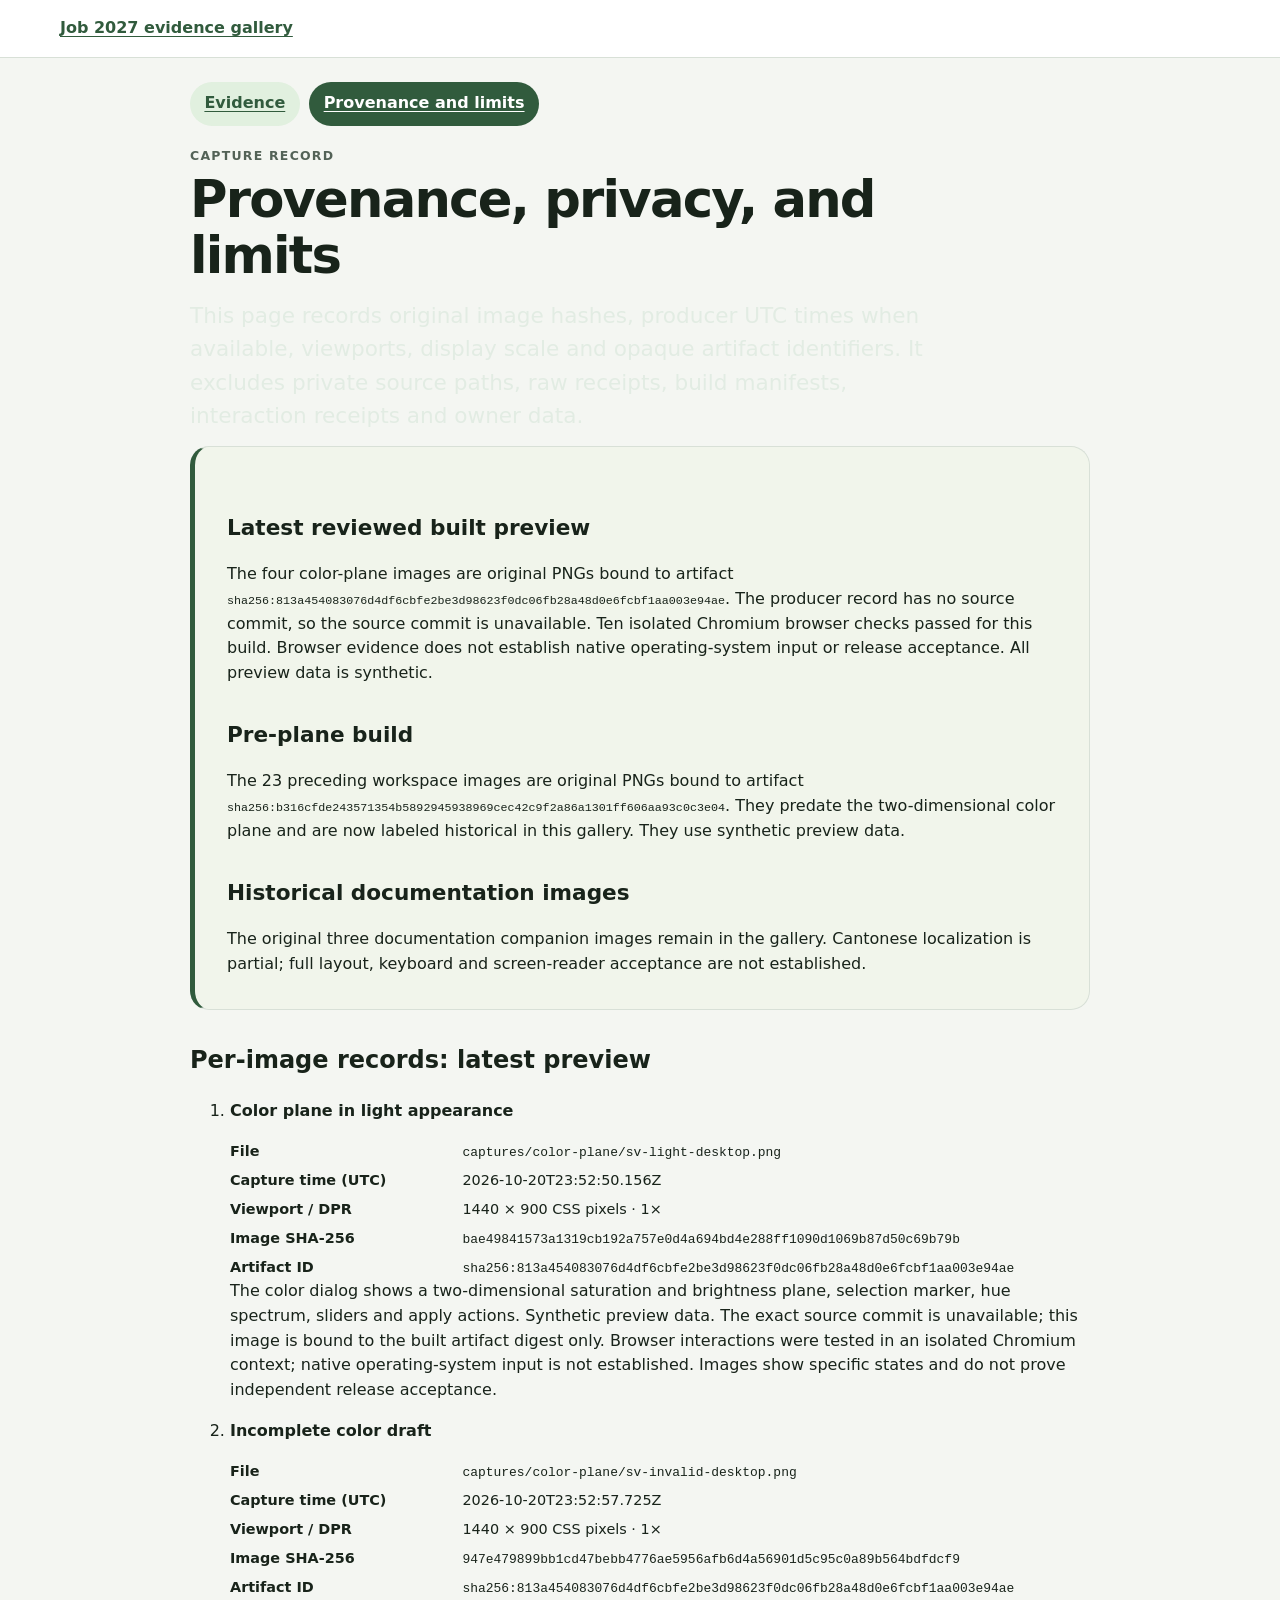
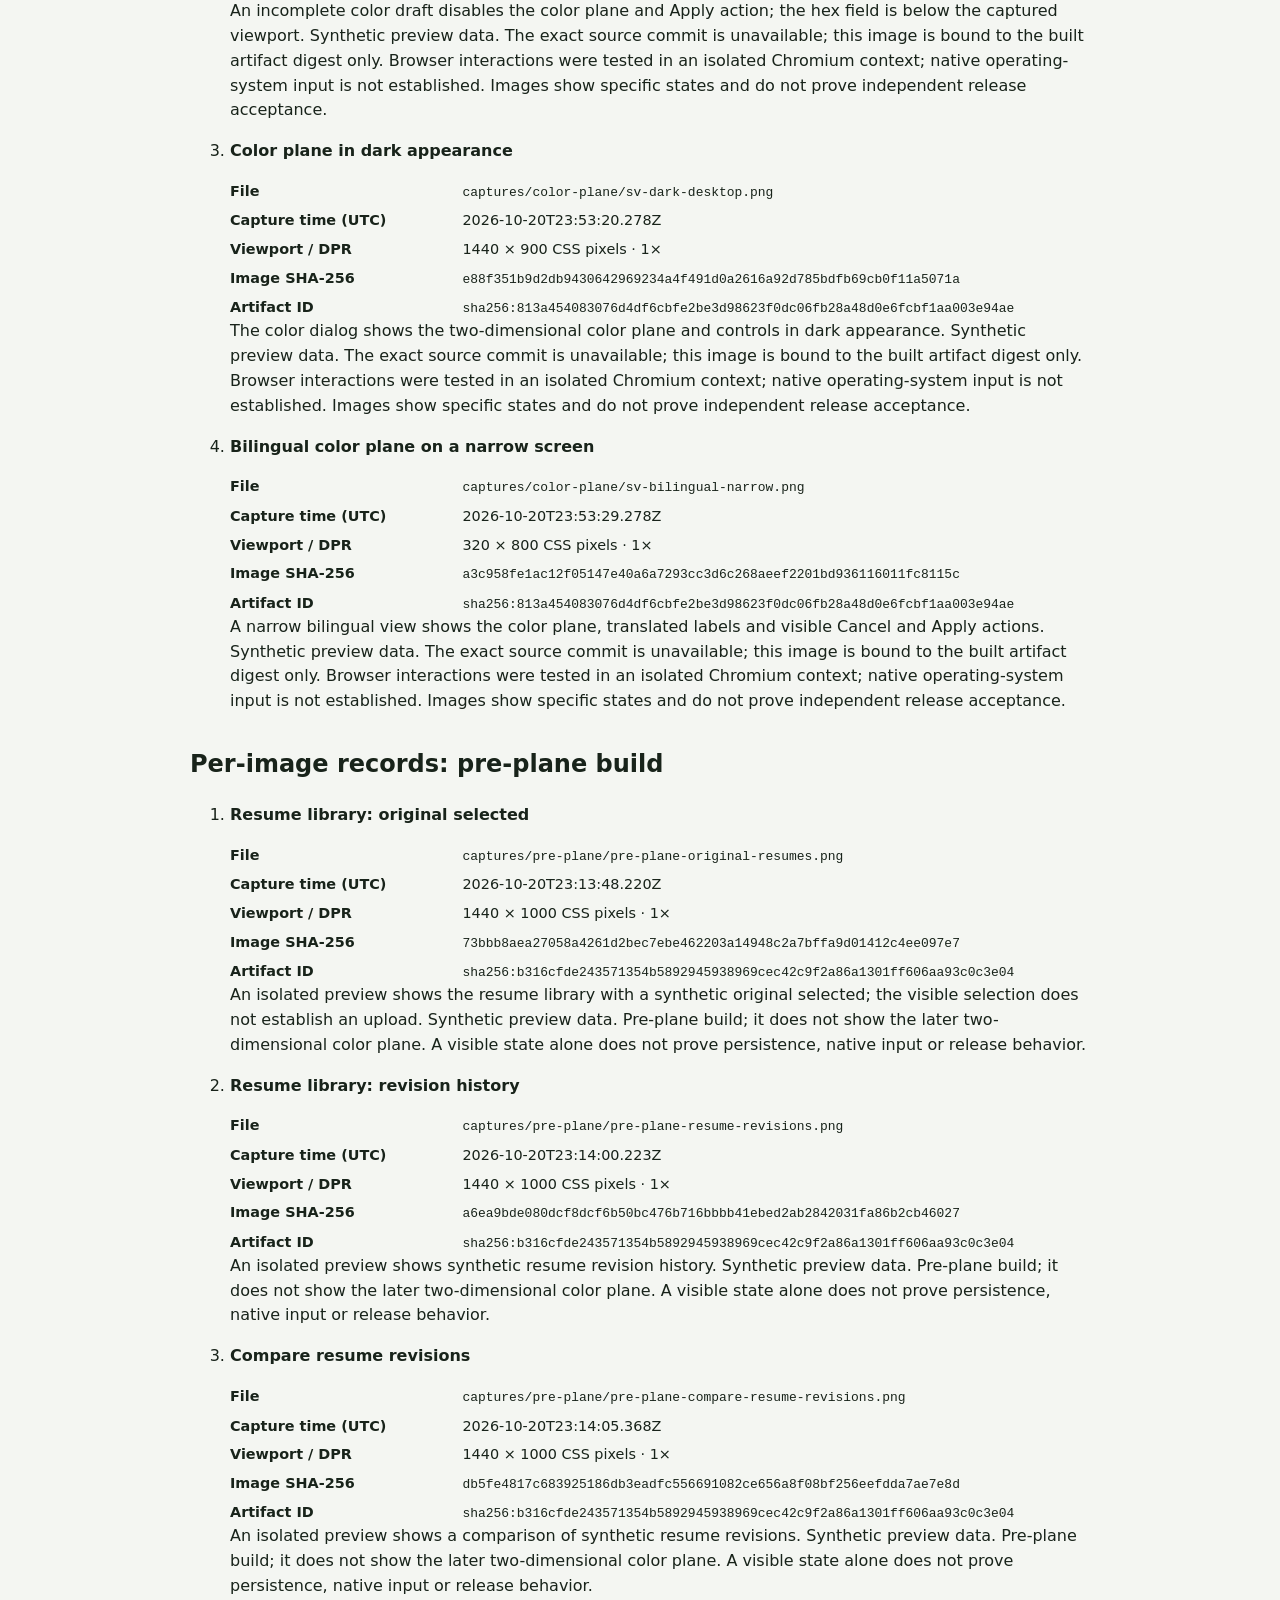
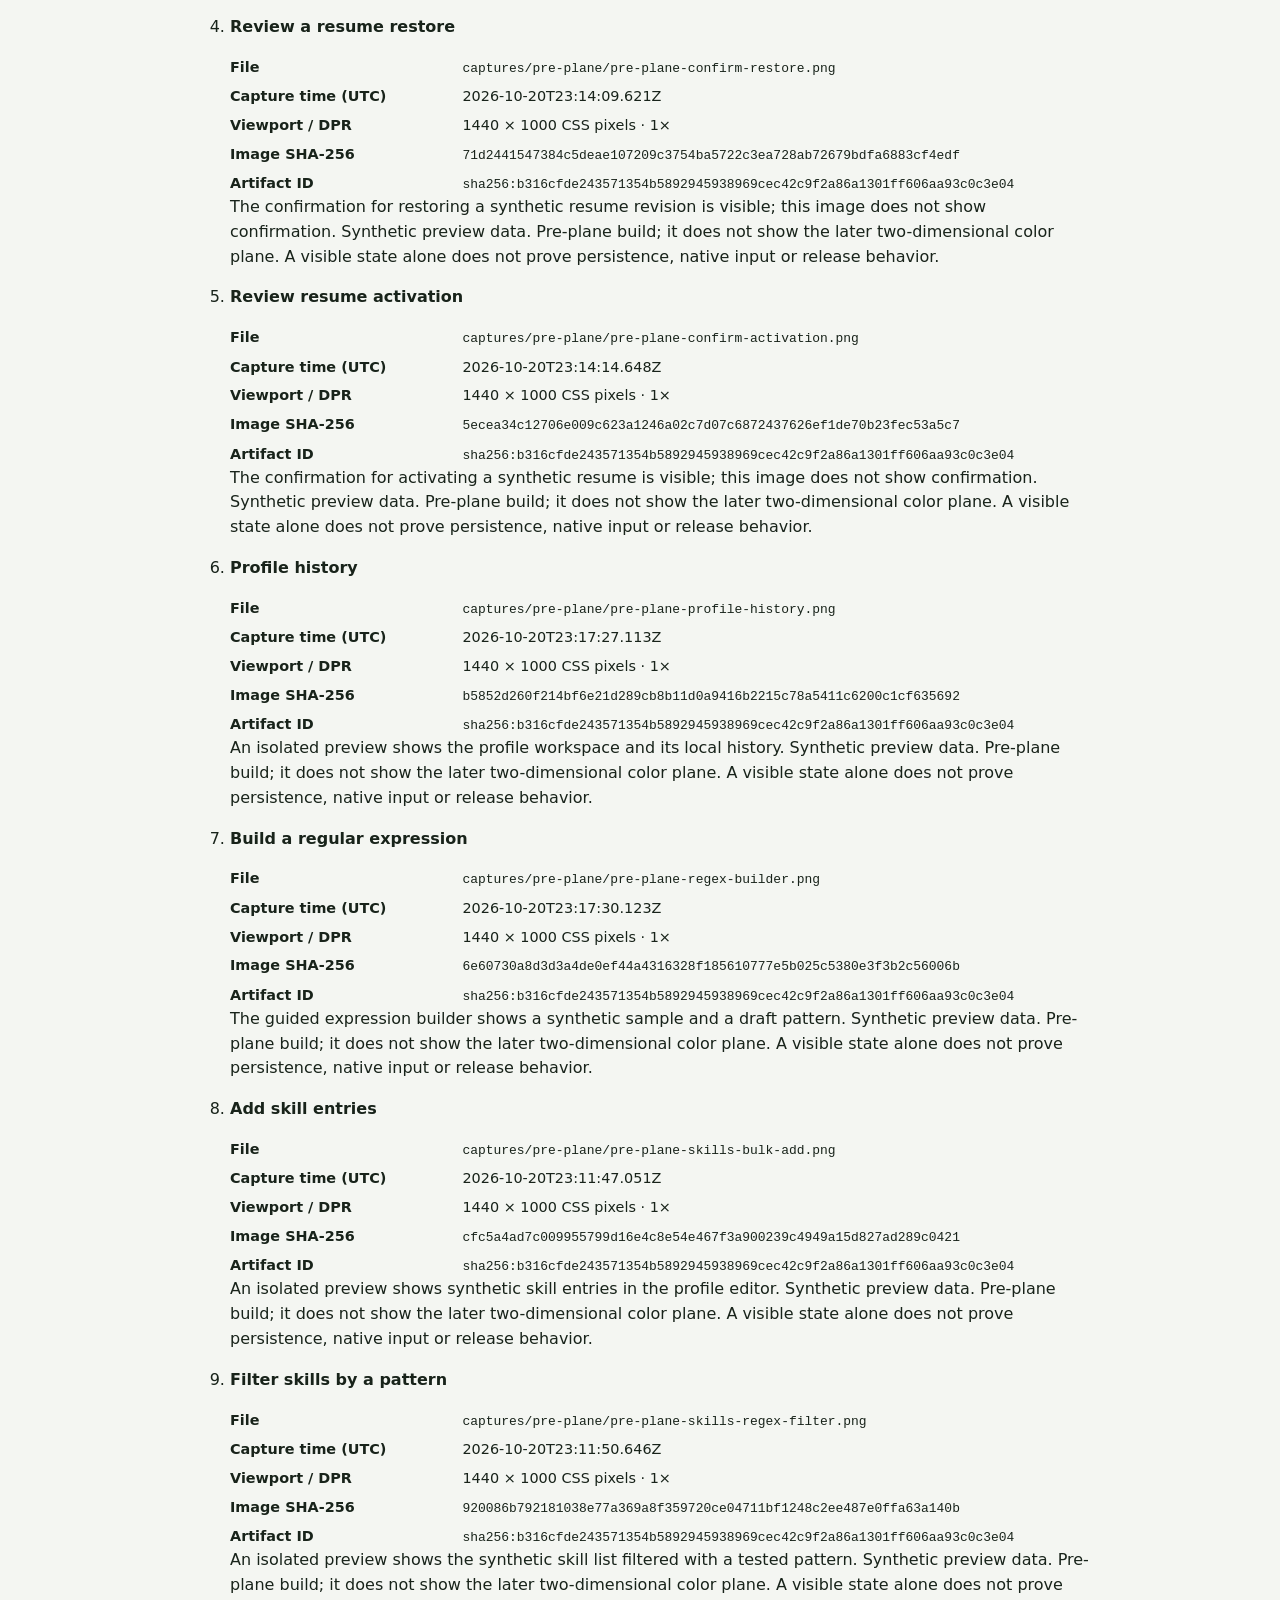
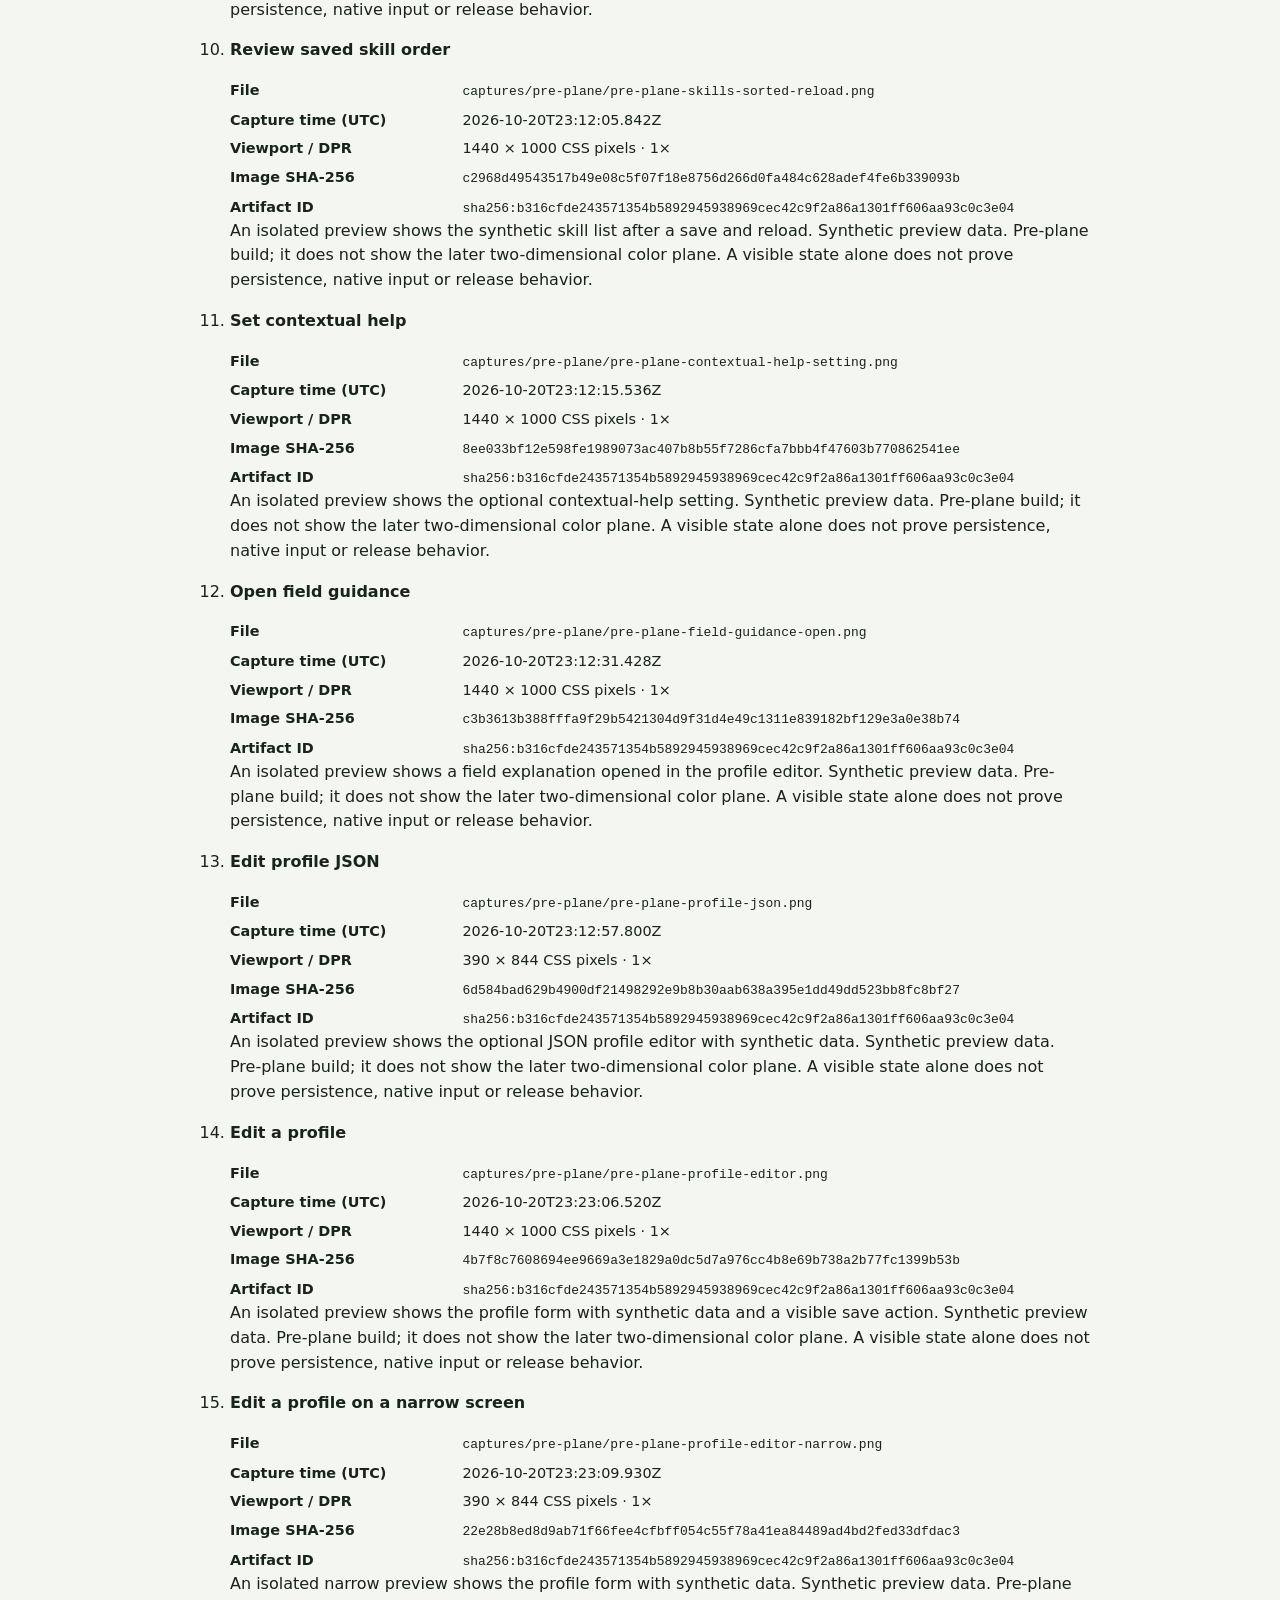
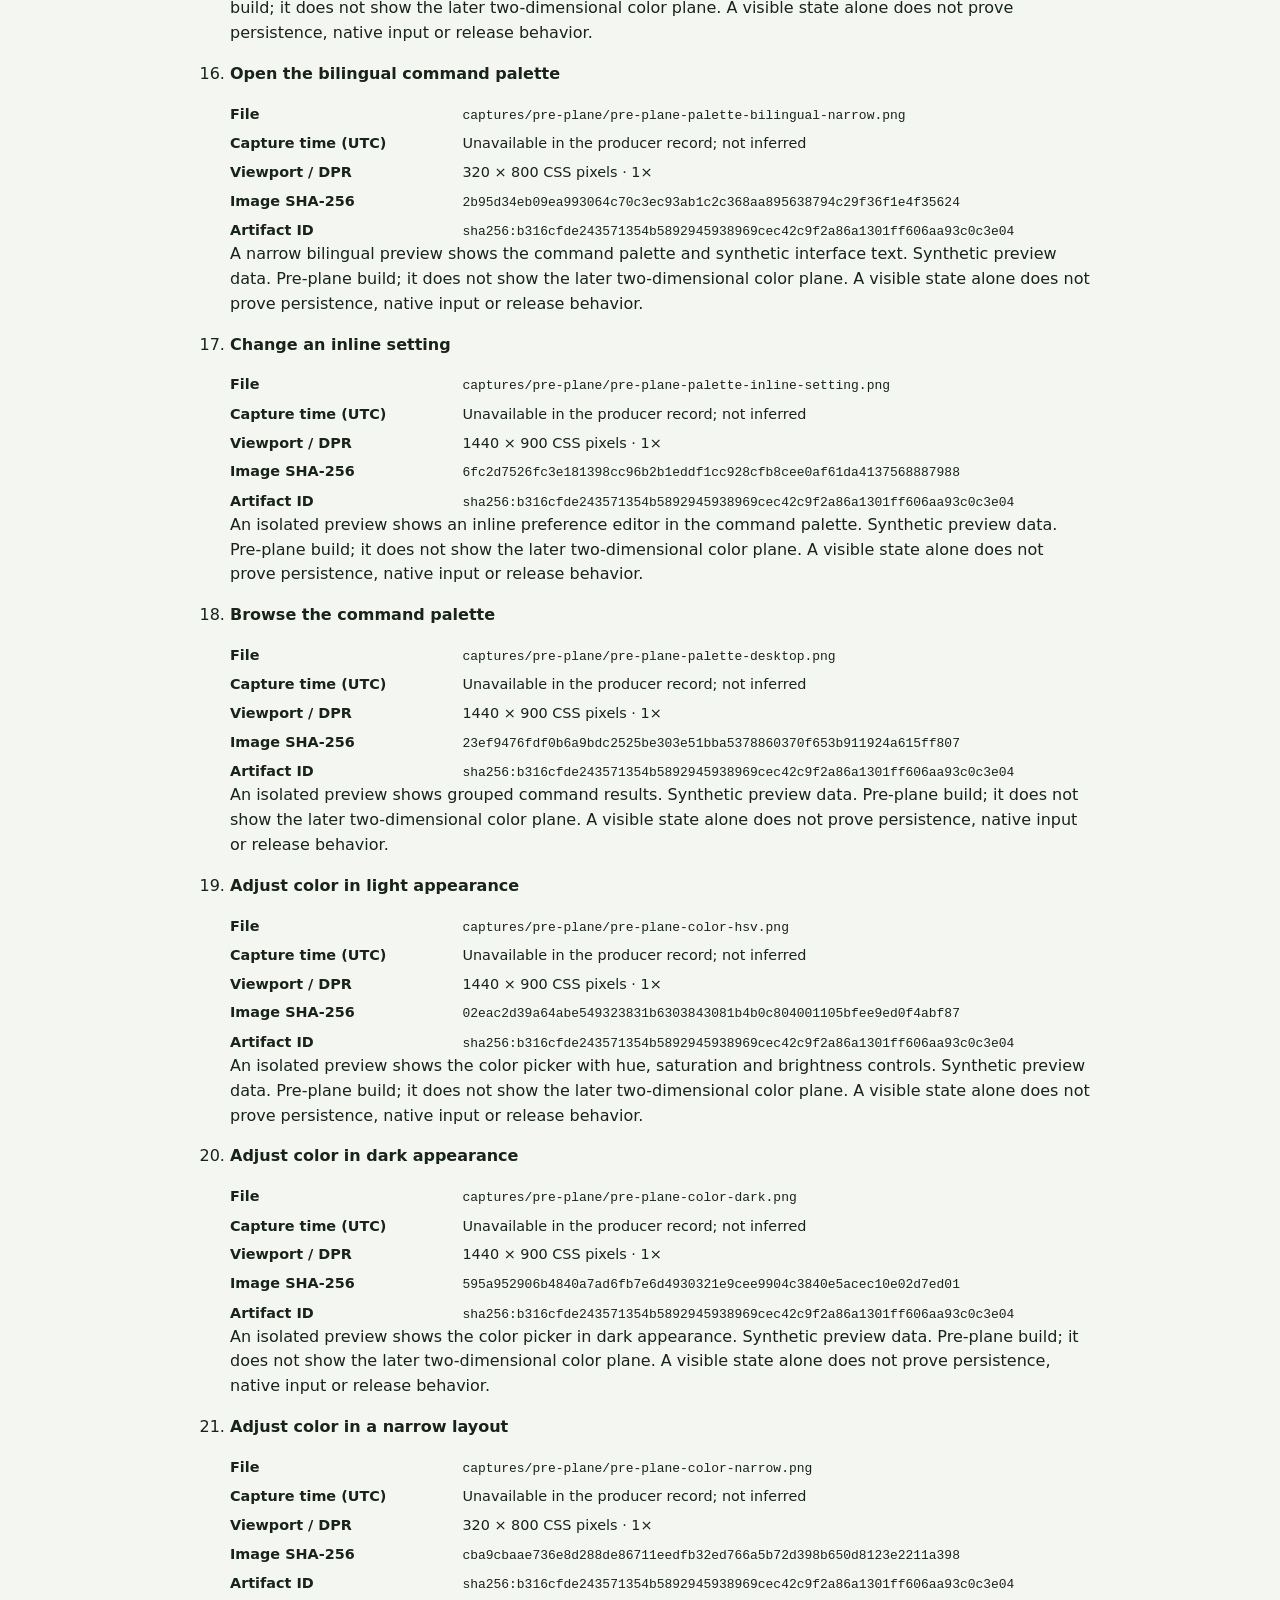
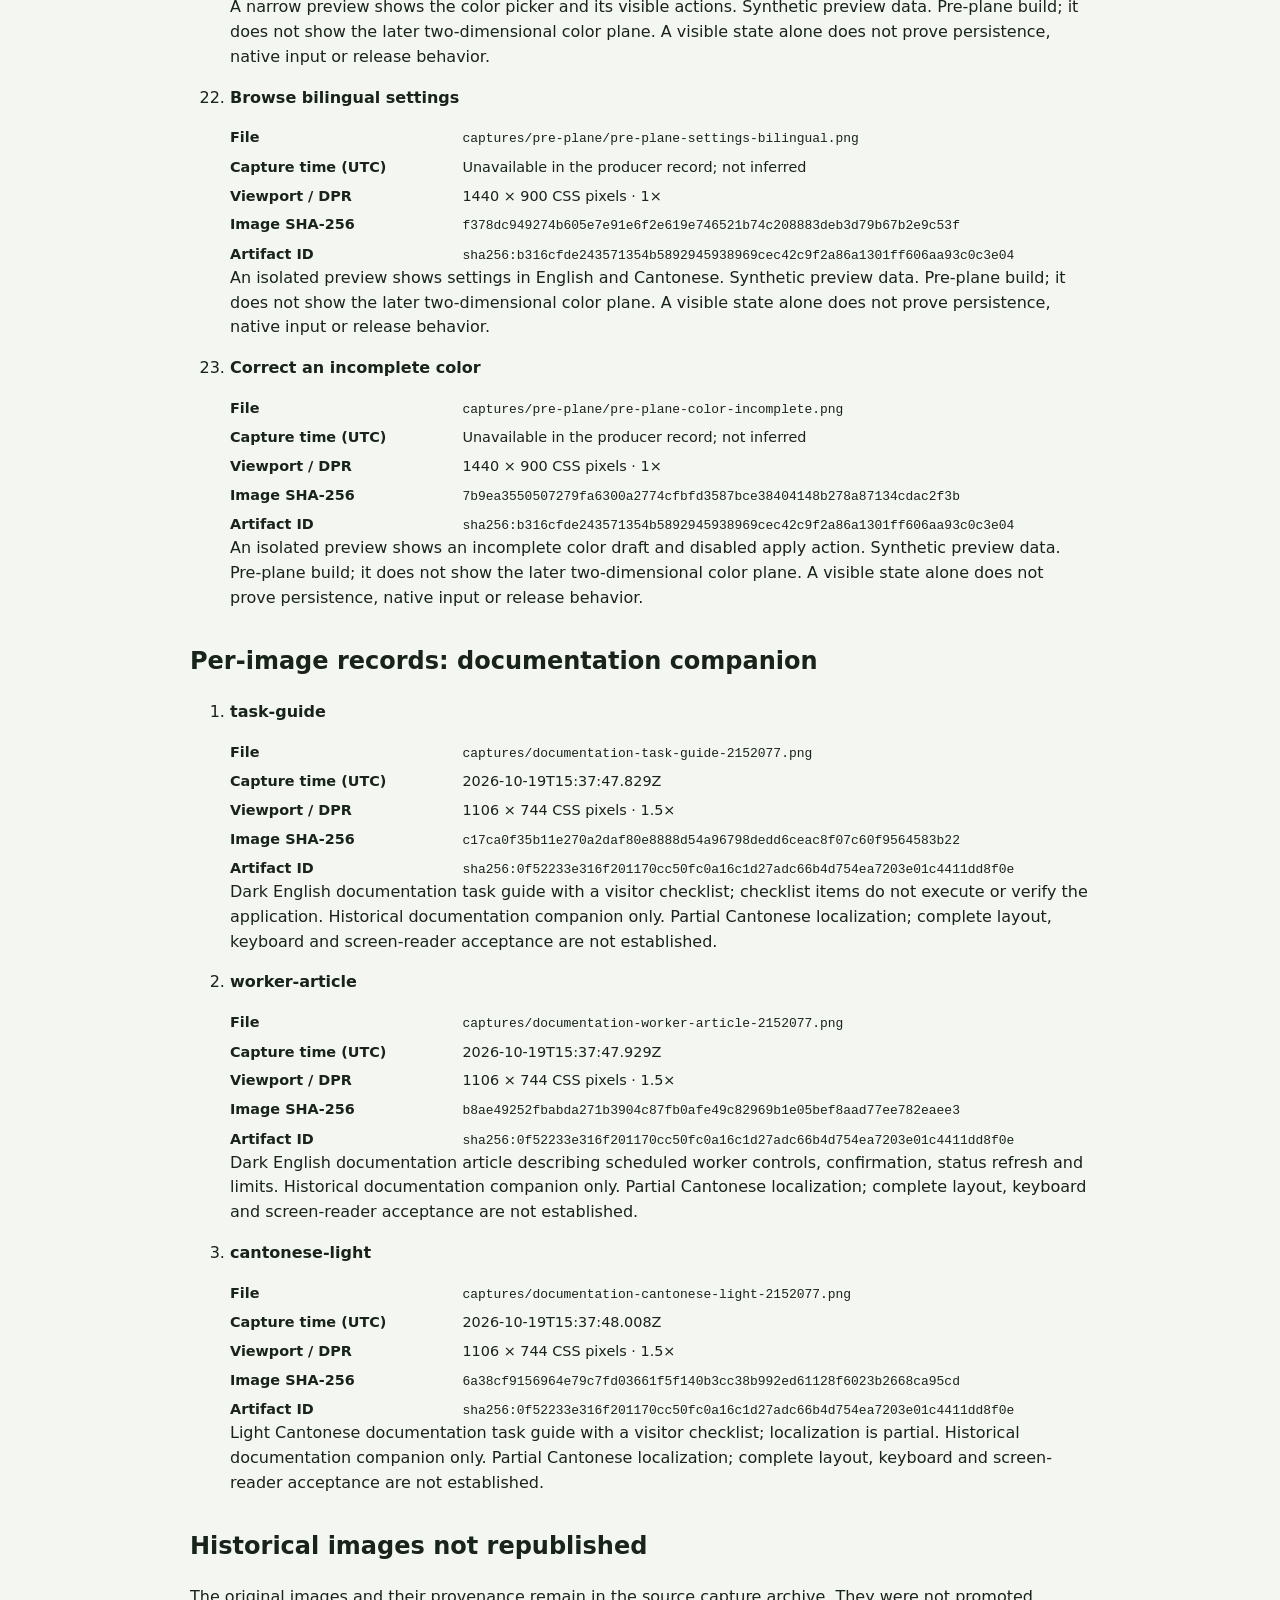
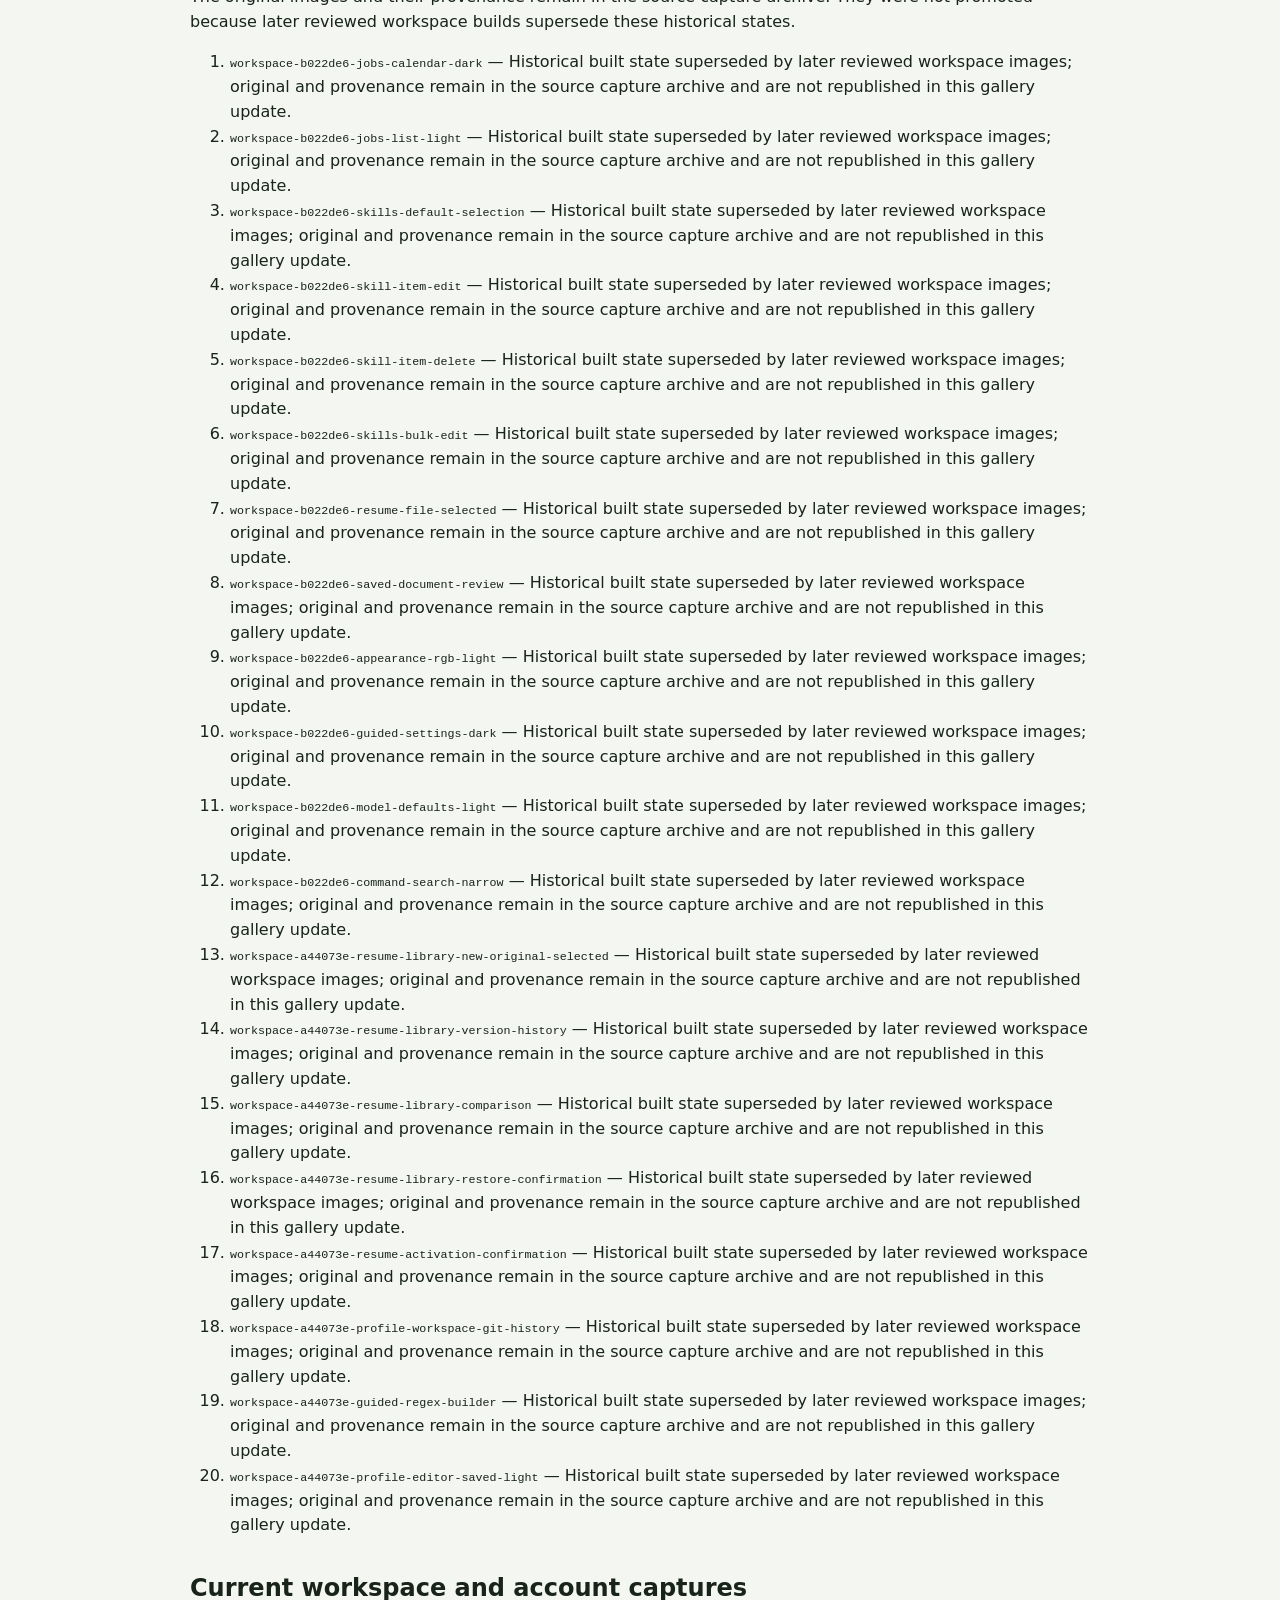
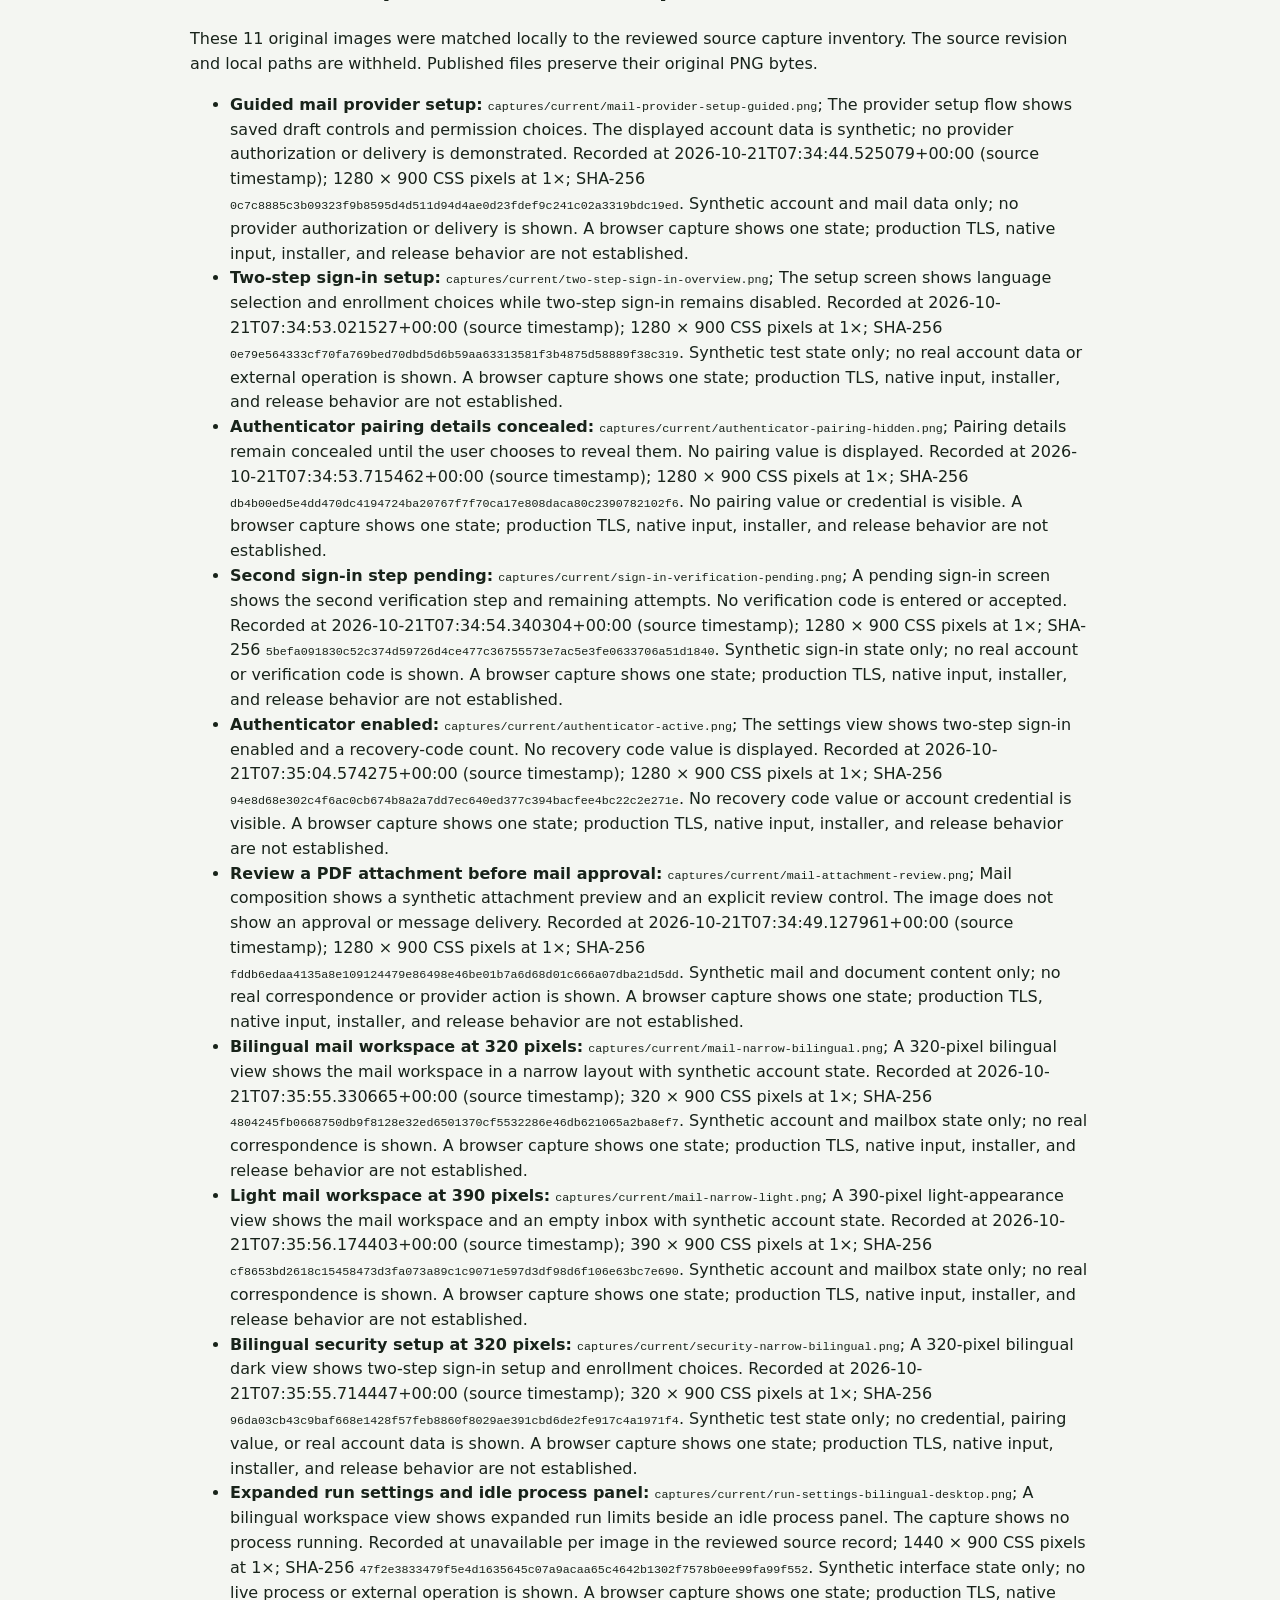
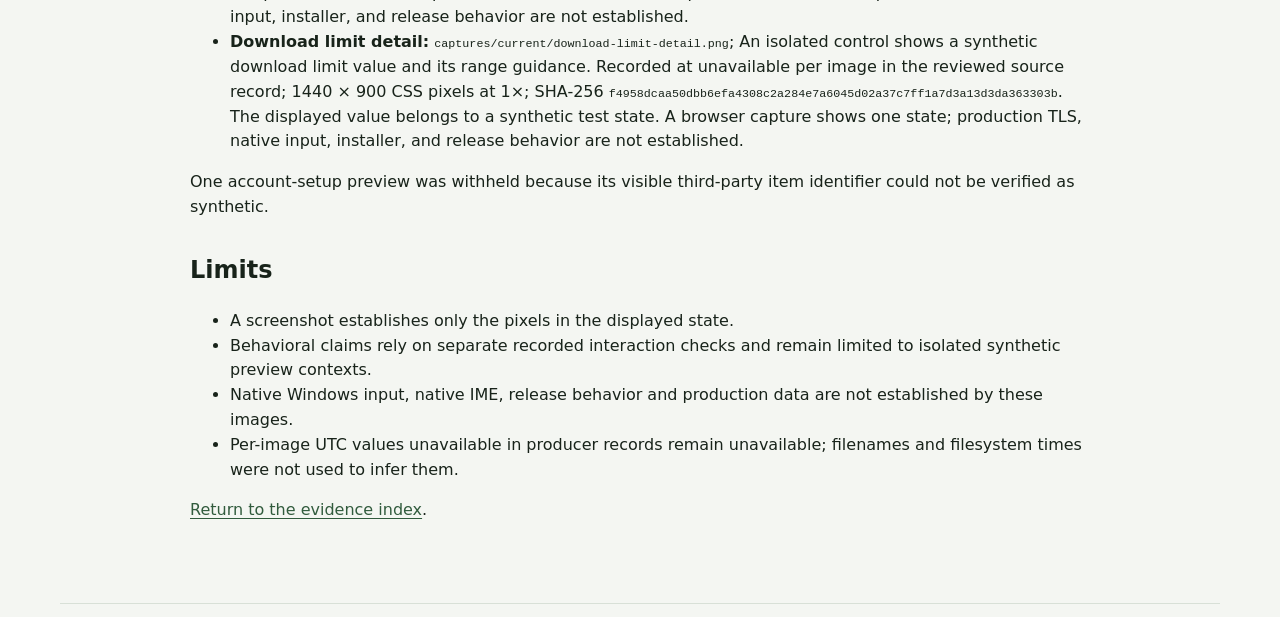
==== commit 74dfe706: "Publish reviewed workspace evidence Add eleven original images of synthetic workspace and account fl" ====
--- a/docs/provenance.html
+++ b/docs/provenance.html
@@ -1 +1 @@
-<!doctype html><html lang="en"><head><meta charset="utf-8"><meta name="viewport" content="width=device-width, initial-scale=1"><meta name="color-scheme" content="light dark"><title>Provenance and limits · Job 2027 evidence</title><link rel="stylesheet" href="gallery.css"></head><body><a class="skip-link" href="#provenance">Skip to provenance</a><header class="compact-header"><a href="./">Job 2027 evidence gallery</a></header><main id="provenance" class="provenance"><nav class="page-nav" aria-label="Evidence pages"><a href="./">Evidence</a><a aria-current="page" href="provenance.html">Provenance and limits</a></nav><p class="eyebrow">Capture record</p><h1>Provenance, privacy, and limits</h1><p class="lede">This page records original image hashes, producer UTC times when available, viewports, display scale and opaque artifact identifiers. It excludes private source paths, raw receipts, build manifests, interaction receipts and owner data.</p><section class="notice"><h2>Latest reviewed built preview</h2><p>The four color-plane images are original PNGs bound to artifact <code>sha256:813a454083076d4df6cbfe2be3d98623f0dc06fb28a48d0e6fcbf1aa003e94ae</code>. The producer record has no source commit, so the source commit is unavailable. Ten isolated Chromium browser checks passed for this build. Browser evidence does not establish native operating-system input or release acceptance. All preview data is synthetic.</p><h2>Pre-plane build</h2><p>The 23 preceding workspace images are original PNGs bound to artifact <code>sha256:b316cfde243571354b5892945938969cec42c9f2a86a1301ff606aa93c0c3e04</code>. They predate the two-dimensional color plane and are now labeled historical in this gallery. They use synthetic preview data.</p><h2>Historical documentation images</h2><p>The original three documentation companion images remain in the gallery. Cantonese localization is partial; full layout, keyboard and screen-reader acceptance are not established.</p></section><section><h2>Per-image records: latest preview</h2><ol><li><strong>Color plane in light appearance</strong><dl><dt>File</dt><dd><code>captures/color-plane/sv-light-desktop.png</code></dd><dt>Capture time (UTC)</dt><dd>2026-10-20T23:52:50.156Z</dd><dt>Viewport / DPR</dt><dd>1440 × 900 CSS pixels · 1×</dd><dt>Image SHA-256</dt><dd><code>bae49841573a1319cb192a757e0d4a694bd4e288ff1090d1069b87d50c69b79b</code></dd><dt>Artifact ID</dt><dd><code>sha256:813a454083076d4df6cbfe2be3d98623f0dc06fb28a48d0e6fcbf1aa003e94ae</code></dd></dl><p>The color dialog shows a two-dimensional saturation and brightness plane, selection marker, hue spectrum, sliders and apply actions. Synthetic preview data. The exact source commit is unavailable; this image is bound to the built artifact digest only. Browser interactions were tested in an isolated Chromium context; native operating-system input is not established. Images show specific states and do not prove independent release acceptance.</p></li><li><strong>Incomplete color draft</strong><dl><dt>File</dt><dd><code>captures/color-plane/sv-invalid-desktop.png</code></dd><dt>Capture time (UTC)</dt><dd>2026-10-20T23:52:57.725Z</dd><dt>Viewport / DPR</dt><dd>1440 × 900 CSS pixels · 1×</dd><dt>Image SHA-256</dt><dd><code>947e479899bb1cd47bebb4776ae5956afb6d4a56901d5c95c0a89b564bdfdcf9</code></dd><dt>Artifact ID</dt><dd><code>sha256:813a454083076d4df6cbfe2be3d98623f0dc06fb28a48d0e6fcbf1aa003e94ae</code></dd></dl><p>An incomplete color draft disables the color plane and Apply action; the hex field is below the captured viewport. Synthetic preview data. The exact source commit is unavailable; this image is bound to the built artifact digest only. Browser interactions were tested in an isolated Chromium context; native operating-system input is not established. Images show specific states and do not prove independent release acceptance.</p></li><li><strong>Color plane in dark appearance</strong><dl><dt>File</dt><dd><code>captures/color-plane/sv-dark-desktop.png</code></dd><dt>Capture time (UTC)</dt><dd>2026-10-20T23:53:20.278Z</dd><dt>Viewport / DPR</dt><dd>1440 × 900 CSS pixels · 1×</dd><dt>Image SHA-256</dt><dd><code>e88f351b9d2db9430642969234a4f491d0a2616a92d785bdfb69cb0f11a5071a</code></dd><dt>Artifact ID</dt><dd><code>sha256:813a454083076d4df6cbfe2be3d98623f0dc06fb28a48d0e6fcbf1aa003e94ae</code></dd></dl><p>The color dialog shows the two-dimensional color plane and controls in dark appearance. Synthetic preview data. The exact source commit is unavailable; this image is bound to the built artifact digest only. Browser interactions were tested in an isolated Chromium context; native operating-system input is not established. Images show specific states and do not prove independent release acceptance.</p></li><li><strong>Bilingual color plane on a narrow screen</strong><dl><dt>File</dt><dd><code>captures/color-plane/sv-bilingual-narrow.png</code></dd><dt>Capture time (UTC)</dt><dd>2026-10-20T23:53:29.278Z</dd><dt>Viewport / DPR</dt><dd>320 × 800 CSS pixels · 1×</dd><dt>Image SHA-256</dt><dd><code>a3c958fe1ac12f05147e40a6a7293cc3d6c268aeef2201bd936116011fc8115c</code></dd><dt>Artifact ID</dt><dd><code>sha256:813a454083076d4df6cbfe2be3d98623f0dc06fb28a48d0e6fcbf1aa003e94ae</code></dd></dl><p>A narrow bilingual view shows the color plane, translated labels and visible Cancel and Apply actions. Synthetic preview data. The exact source commit is unavailable; this image is bound to the built artifact digest only. Browser interactions were tested in an isolated Chromium context; native operating-system input is not established. Images show specific states and do not prove independent release acceptance.</p></li></ol></section><section><h2>Per-image records: pre-plane build</h2><ol><li><strong>Resume library: original selected</strong><dl><dt>File</dt><dd><code>captures/pre-plane/pre-plane-original-resumes.png</code></dd><dt>Capture time (UTC)</dt><dd>2026-10-20T23:13:48.220Z</dd><dt>Viewport / DPR</dt><dd>1440 × 1000 CSS pixels · 1×</dd><dt>Image SHA-256</dt><dd><code>73bbb8aea27058a4261d2bec7ebe462203a14948c2a7bffa9d01412c4ee097e7</code></dd><dt>Artifact ID</dt><dd><code>sha256:b316cfde243571354b5892945938969cec42c9f2a86a1301ff606aa93c0c3e04</code></dd></dl><p>An isolated preview shows the resume library with a synthetic original selected; the visible selection does not establish an upload. Synthetic preview data. Pre-plane build; it does not show the later two-dimensional color plane. A visible state alone does not prove persistence, native input or release behavior.</p></li><li><strong>Resume library: revision history</strong><dl><dt>File</dt><dd><code>captures/pre-plane/pre-plane-resume-revisions.png</code></dd><dt>Capture time (UTC)</dt><dd>2026-10-20T23:14:00.223Z</dd><dt>Viewport / DPR</dt><dd>1440 × 1000 CSS pixels · 1×</dd><dt>Image SHA-256</dt><dd><code>a6ea9bde080dcf8dcf6b50bc476b716bbbb41ebed2ab2842031fa86b2cb46027</code></dd><dt>Artifact ID</dt><dd><code>sha256:b316cfde243571354b5892945938969cec42c9f2a86a1301ff606aa93c0c3e04</code></dd></dl><p>An isolated preview shows synthetic resume revision history. Synthetic preview data. Pre-plane build; it does not show the later two-dimensional color plane. A visible state alone does not prove persistence, native input or release behavior.</p></li><li><strong>Compare resume revisions</strong><dl><dt>File</dt><dd><code>captures/pre-plane/pre-plane-compare-resume-revisions.png</code></dd><dt>Capture time (UTC)</dt><dd>2026-10-20T23:14:05.368Z</dd><dt>Viewport / DPR</dt><dd>1440 × 1000 CSS pixels · 1×</dd><dt>Image SHA-256</dt><dd><code>db5fe4817c683925186db3eadfc556691082ce656a8f08bf256eefdda7ae7e8d</code></dd><dt>Artifact ID</dt><dd><code>sha256:b316cfde243571354b5892945938969cec42c9f2a86a1301ff606aa93c0c3e04</code></dd></dl><p>An isolated preview shows a comparison of synthetic resume revisions. Synthetic preview data. Pre-plane build; it does not show the later two-dimensional color plane. A visible state alone does not prove persistence, native input or release behavior.</p></li><li><strong>Review a resume restore</strong><dl><dt>File</dt><dd><code>captures/pre-plane/pre-plane-confirm-restore.png</code></dd><dt>Capture time (UTC)</dt><dd>2026-10-20T23:14:09.621Z</dd><dt>Viewport / DPR</dt><dd>1440 × 1000 CSS pixels · 1×</dd><dt>Image SHA-256</dt><dd><code>71d2441547384c5deae107209c3754ba5722c3ea728ab72679bdfa6883cf4edf</code></dd><dt>Artifact ID</dt><dd><code>sha256:b316cfde243571354b5892945938969cec42c9f2a86a1301ff606aa93c0c3e04</code></dd></dl><p>The confirmation for restoring a synthetic resume revision is visible; this image does not show confirmation. Synthetic preview data. Pre-plane build; it does not show the later two-dimensional color plane. A visible state alone does not prove persistence, native input or release behavior.</p></li><li><strong>Review resume activation</strong><dl><dt>File</dt><dd><code>captures/pre-plane/pre-plane-confirm-activation.png</code></dd><dt>Capture time (UTC)</dt><dd>2026-10-20T23:14:14.648Z</dd><dt>Viewport / DPR</dt><dd>1440 × 1000 CSS pixels · 1×</dd><dt>Image SHA-256</dt><dd><code>5ecea34c12706e009c623a1246a02c7d07c6872437626ef1de70b23fec53a5c7</code></dd><dt>Artifact ID</dt><dd><code>sha256:b316cfde243571354b5892945938969cec42c9f2a86a1301ff606aa93c0c3e04</code></dd></dl><p>The confirmation for activating a synthetic resume is visible; this image does not show confirmation. Synthetic preview data. Pre-plane build; it does not show the later two-dimensional color plane. A visible state alone does not prove persistence, native input or release behavior.</p></li><li><strong>Profile history</strong><dl><dt>File</dt><dd><code>captures/pre-plane/pre-plane-profile-history.png</code></dd><dt>Capture time (UTC)</dt><dd>2026-10-20T23:17:27.113Z</dd><dt>Viewport / DPR</dt><dd>1440 × 1000 CSS pixels · 1×</dd><dt>Image SHA-256</dt><dd><code>b5852d260f214bf6e21d289cb8b11d0a9416b2215c78a5411c6200c1cf635692</code></dd><dt>Artifact ID</dt><dd><code>sha256:b316cfde243571354b5892945938969cec42c9f2a86a1301ff606aa93c0c3e04</code></dd></dl><p>An isolated preview shows the profile workspace and its local history. Synthetic preview data. Pre-plane build; it does not show the later two-dimensional color plane. A visible state alone does not prove persistence, native input or release behavior.</p></li><li><strong>Build a regular expression</strong><dl><dt>File</dt><dd><code>captures/pre-plane/pre-plane-regex-builder.png</code></dd><dt>Capture time (UTC)</dt><dd>2026-10-20T23:17:30.123Z</dd><dt>Viewport / DPR</dt><dd>1440 × 1000 CSS pixels · 1×</dd><dt>Image SHA-256</dt><dd><code>6e60730a8d3d3a4de0ef44a4316328f185610777e5b025c5380e3f3b2c56006b</code></dd><dt>Artifact ID</dt><dd><code>sha256:b316cfde243571354b5892945938969cec42c9f2a86a1301ff606aa93c0c3e04</code></dd></dl><p>The guided expression builder shows a synthetic sample and a draft pattern. Synthetic preview data. Pre-plane build; it does not show the later two-dimensional color plane. A visible state alone does not prove persistence, native input or release behavior.</p></li><li><strong>Add skill entries</strong><dl><dt>File</dt><dd><code>captures/pre-plane/pre-plane-skills-bulk-add.png</code></dd><dt>Capture time (UTC)</dt><dd>2026-10-20T23:11:47.051Z</dd><dt>Viewport / DPR</dt><dd>1440 × 1000 CSS pixels · 1×</dd><dt>Image SHA-256</dt><dd><code>cfc5a4ad7c009955799d16e4c8e54e467f3a900239c4949a15d827ad289c0421</code></dd><dt>Artifact ID</dt><dd><code>sha256:b316cfde243571354b5892945938969cec42c9f2a86a1301ff606aa93c0c3e04</code></dd></dl><p>An isolated preview shows synthetic skill entries in the profile editor. Synthetic preview data. Pre-plane build; it does not show the later two-dimensional color plane. A visible state alone does not prove persistence, native input or release behavior.</p></li><li><strong>Filter skills by a pattern</strong><dl><dt>File</dt><dd><code>captures/pre-plane/pre-plane-skills-regex-filter.png</code></dd><dt>Capture time (UTC)</dt><dd>2026-10-20T23:11:50.646Z</dd><dt>Viewport / DPR</dt><dd>1440 × 1000 CSS pixels · 1×</dd><dt>Image SHA-256</dt><dd><code>920086b792181038e77a369a8f359720ce04711bf1248c2ee487e0ffa63a140b</code></dd><dt>Artifact ID</dt><dd><code>sha256:b316cfde243571354b5892945938969cec42c9f2a86a1301ff606aa93c0c3e04</code></dd></dl><p>An isolated preview shows the synthetic skill list filtered with a tested pattern. Synthetic preview data. Pre-plane build; it does not show the later two-dimensional color plane. A visible state alone does not prove persistence, native input or release behavior.</p></li><li><strong>Review saved skill order</strong><dl><dt>File</dt><dd><code>captures/pre-plane/pre-plane-skills-sorted-reload.png</code></dd><dt>Capture time (UTC)</dt><dd>2026-10-20T23:12:05.842Z</dd><dt>Viewport / DPR</dt><dd>1440 × 1000 CSS pixels · 1×</dd><dt>Image SHA-256</dt><dd><code>c2968d49543517b49e08c5f07f18e8756d266d0fa484c628adef4fe6b339093b</code></dd><dt>Artifact ID</dt><dd><code>sha256:b316cfde243571354b5892945938969cec42c9f2a86a1301ff606aa93c0c3e04</code></dd></dl><p>An isolated preview shows the synthetic skill list after a save and reload. Synthetic preview data. Pre-plane build; it does not show the later two-dimensional color plane. A visible state alone does not prove persistence, native input or release behavior.</p></li><li><strong>Set contextual help</strong><dl><dt>File</dt><dd><code>captures/pre-plane/pre-plane-contextual-help-setting.png</code></dd><dt>Capture time (UTC)</dt><dd>2026-10-20T23:12:15.536Z</dd><dt>Viewport / DPR</dt><dd>1440 × 1000 CSS pixels · 1×</dd><dt>Image SHA-256</dt><dd><code>8ee033bf12e598fe1989073ac407b8b55f7286cfa7bbb4f47603b770862541ee</code></dd><dt>Artifact ID</dt><dd><code>sha256:b316cfde243571354b5892945938969cec42c9f2a86a1301ff606aa93c0c3e04</code></dd></dl><p>An isolated preview shows the optional contextual-help setting. Synthetic preview data. Pre-plane build; it does not show the later two-dimensional color plane. A visible state alone does not prove persistence, native input or release behavior.</p></li><li><strong>Open field guidance</strong><dl><dt>File</dt><dd><code>captures/pre-plane/pre-plane-field-guidance-open.png</code></dd><dt>Capture time (UTC)</dt><dd>2026-10-20T23:12:31.428Z</dd><dt>Viewport / DPR</dt><dd>1440 × 1000 CSS pixels · 1×</dd><dt>Image SHA-256</dt><dd><code>c3b3613b388fffa9f29b5421304d9f31d4e49c1311e839182bf129e3a0e38b74</code></dd><dt>Artifact ID</dt><dd><code>sha256:b316cfde243571354b5892945938969cec42c9f2a86a1301ff606aa93c0c3e04</code></dd></dl><p>An isolated preview shows a field explanation opened in the profile editor. Synthetic preview data. Pre-plane build; it does not show the later two-dimensional color plane. A visible state alone does not prove persistence, native input or release behavior.</p></li><li><strong>Edit profile JSON</strong><dl><dt>File</dt><dd><code>captures/pre-plane/pre-plane-profile-json.png</code></dd><dt>Capture time (UTC)</dt><dd>2026-10-20T23:12:57.800Z</dd><dt>Viewport / DPR</dt><dd>390 × 844 CSS pixels · 1×</dd><dt>Image SHA-256</dt><dd><code>6d584bad629b4900df21498292e9b8b30aab638a395e1dd49dd523bb8fc8bf27</code></dd><dt>Artifact ID</dt><dd><code>sha256:b316cfde243571354b5892945938969cec42c9f2a86a1301ff606aa93c0c3e04</code></dd></dl><p>An isolated preview shows the optional JSON profile editor with synthetic data. Synthetic preview data. Pre-plane build; it does not show the later two-dimensional color plane. A visible state alone does not prove persistence, native input or release behavior.</p></li><li><strong>Edit a profile</strong><dl><dt>File</dt><dd><code>captures/pre-plane/pre-plane-profile-editor.png</code></dd><dt>Capture time (UTC)</dt><dd>2026-10-20T23:23:06.520Z</dd><dt>Viewport / DPR</dt><dd>1440 × 1000 CSS pixels · 1×</dd><dt>Image SHA-256</dt><dd><code>4b7f8c7608694ee9669a3e1829a0dc5d7a976cc4b8e69b738a2b77fc1399b53b</code></dd><dt>Artifact ID</dt><dd><code>sha256:b316cfde243571354b5892945938969cec42c9f2a86a1301ff606aa93c0c3e04</code></dd></dl><p>An isolated preview shows the profile form with synthetic data and a visible save action. Synthetic preview data. Pre-plane build; it does not show the later two-dimensional color plane. A visible state alone does not prove persistence, native input or release behavior.</p></li><li><strong>Edit a profile on a narrow screen</strong><dl><dt>File</dt><dd><code>captures/pre-plane/pre-plane-profile-editor-narrow.png</code></dd><dt>Capture time (UTC)</dt><dd>2026-10-20T23:23:09.930Z</dd><dt>Viewport / DPR</dt><dd>390 × 844 CSS pixels · 1×</dd><dt>Image SHA-256</dt><dd><code>22e28b8ed8d9ab71f66fee4cfbff054c55f78a41ea84489ad4bd2fed33dfdac3</code></dd><dt>Artifact ID</dt><dd><code>sha256:b316cfde243571354b5892945938969cec42c9f2a86a1301ff606aa93c0c3e04</code></dd></dl><p>An isolated narrow preview shows the profile form with synthetic data. Synthetic preview data. Pre-plane build; it does not show the later two-dimensional color plane. A visible state alone does not prove persistence, native input or release behavior.</p></li><li><strong>Open the bilingual command palette</strong><dl><dt>File</dt><dd><code>captures/pre-plane/pre-plane-palette-bilingual-narrow.png</code></dd><dt>Capture time (UTC)</dt><dd>Unavailable in the producer record; not inferred</dd><dt>Viewport / DPR</dt><dd>320 × 800 CSS pixels · 1×</dd><dt>Image SHA-256</dt><dd><code>2b95d34eb09ea993064c70c3ec93ab1c2c368aa895638794c29f36f1e4f35624</code></dd><dt>Artifact ID</dt><dd><code>sha256:b316cfde243571354b5892945938969cec42c9f2a86a1301ff606aa93c0c3e04</code></dd></dl><p>A narrow bilingual preview shows the command palette and synthetic interface text. Synthetic preview data. Pre-plane build; it does not show the later two-dimensional color plane. A visible state alone does not prove persistence, native input or release behavior.</p></li><li><strong>Change an inline setting</strong><dl><dt>File</dt><dd><code>captures/pre-plane/pre-plane-palette-inline-setting.png</code></dd><dt>Capture time (UTC)</dt><dd>Unavailable in the producer record; not inferred</dd><dt>Viewport / DPR</dt><dd>1440 × 900 CSS pixels · 1×</dd><dt>Image SHA-256</dt><dd><code>6fc2d7526fc3e181398cc96b2b1eddf1cc928cfb8cee0af61da4137568887988</code></dd><dt>Artifact ID</dt><dd><code>sha256:b316cfde243571354b5892945938969cec42c9f2a86a1301ff606aa93c0c3e04</code></dd></dl><p>An isolated preview shows an inline preference editor in the command palette. Synthetic preview data. Pre-plane build; it does not show the later two-dimensional color plane. A visible state alone does not prove persistence, native input or release behavior.</p></li><li><strong>Browse the command palette</strong><dl><dt>File</dt><dd><code>captures/pre-plane/pre-plane-palette-desktop.png</code></dd><dt>Capture time (UTC)</dt><dd>Unavailable in the producer record; not inferred</dd><dt>Viewport / DPR</dt><dd>1440 × 900 CSS pixels · 1×</dd><dt>Image SHA-256</dt><dd><code>23ef9476fdf0b6a9bdc2525be303e51bba5378860370f653b911924a615ff807</code></dd><dt>Artifact ID</dt><dd><code>sha256:b316cfde243571354b5892945938969cec42c9f2a86a1301ff606aa93c0c3e04</code></dd></dl><p>An isolated preview shows grouped command results. Synthetic preview data. Pre-plane build; it does not show the later two-dimensional color plane. A visible state alone does not prove persistence, native input or release behavior.</p></li><li><strong>Adjust color in light appearance</strong><dl><dt>File</dt><dd><code>captures/pre-plane/pre-plane-color-hsv.png</code></dd><dt>Capture time (UTC)</dt><dd>Unavailable in the producer record; not inferred</dd><dt>Viewport / DPR</dt><dd>1440 × 900 CSS pixels · 1×</dd><dt>Image SHA-256</dt><dd><code>02eac2d39a64abe549323831b6303843081b4b0c804001105bfee9ed0f4abf87</code></dd><dt>Artifact ID</dt><dd><code>sha256:b316cfde243571354b5892945938969cec42c9f2a86a1301ff606aa93c0c3e04</code></dd></dl><p>An isolated preview shows the color picker with hue, saturation and brightness controls. Synthetic preview data. Pre-plane build; it does not show the later two-dimensional color plane. A visible state alone does not prove persistence, native input or release behavior.</p></li><li><strong>Adjust color in dark appearance</strong><dl><dt>File</dt><dd><code>captures/pre-plane/pre-plane-color-dark.png</code></dd><dt>Capture time (UTC)</dt><dd>Unavailable in the producer record; not inferred</dd><dt>Viewport / DPR</dt><dd>1440 × 900 CSS pixels · 1×</dd><dt>Image SHA-256</dt><dd><code>595a952906b4840a7ad6fb7e6d4930321e9cee9904c3840e5acec10e02d7ed01</code></dd><dt>Artifact ID</dt><dd><code>sha256:b316cfde243571354b5892945938969cec42c9f2a86a1301ff606aa93c0c3e04</code></dd></dl><p>An isolated preview shows the color picker in dark appearance. Synthetic preview data. Pre-plane build; it does not show the later two-dimensional color plane. A visible state alone does not prove persistence, native input or release behavior.</p></li><li><strong>Adjust color in a narrow layout</strong><dl><dt>File</dt><dd><code>captures/pre-plane/pre-plane-color-narrow.png</code></dd><dt>Capture time (UTC)</dt><dd>Unavailable in the producer record; not inferred</dd><dt>Viewport / DPR</dt><dd>320 × 800 CSS pixels · 1×</dd><dt>Image SHA-256</dt><dd><code>cba9cbaae736e8d288de86711eedfb32ed766a5b72d398b650d8123e2211a398</code></dd><dt>Artifact ID</dt><dd><code>sha256:b316cfde243571354b5892945938969cec42c9f2a86a1301ff606aa93c0c3e04</code></dd></dl><p>A narrow preview shows the color picker and its visible actions. Synthetic preview data. Pre-plane build; it does not show the later two-dimensional color plane. A visible state alone does not prove persistence, native input or release behavior.</p></li><li><strong>Browse bilingual settings</strong><dl><dt>File</dt><dd><code>captures/pre-plane/pre-plane-settings-bilingual.png</code></dd><dt>Capture time (UTC)</dt><dd>Unavailable in the producer record; not inferred</dd><dt>Viewport / DPR</dt><dd>1440 × 900 CSS pixels · 1×</dd><dt>Image SHA-256</dt><dd><code>f378dc949274b605e7e91e6f2e619e746521b74c208883deb3d79b67b2e9c53f</code></dd><dt>Artifact ID</dt><dd><code>sha256:b316cfde243571354b5892945938969cec42c9f2a86a1301ff606aa93c0c3e04</code></dd></dl><p>An isolated preview shows settings in English and Cantonese. Synthetic preview data. Pre-plane build; it does not show the later two-dimensional color plane. A visible state alone does not prove persistence, native input or release behavior.</p></li><li><strong>Correct an incomplete color</strong><dl><dt>File</dt><dd><code>captures/pre-plane/pre-plane-color-incomplete.png</code></dd><dt>Capture time (UTC)</dt><dd>Unavailable in the producer record; not inferred</dd><dt>Viewport / DPR</dt><dd>1440 × 900 CSS pixels · 1×</dd><dt>Image SHA-256</dt><dd><code>7b9ea3550507279fa6300a2774cfbfd3587bce38404148b278a87134cdac2f3b</code></dd><dt>Artifact ID</dt><dd><code>sha256:b316cfde243571354b5892945938969cec42c9f2a86a1301ff606aa93c0c3e04</code></dd></dl><p>An isolated preview shows an incomplete color draft and disabled apply action. Synthetic preview data. Pre-plane build; it does not show the later two-dimensional color plane. A visible state alone does not prove persistence, native input or release behavior.</p></li></ol></section><section><h2>Per-image records: documentation companion</h2><ol><li><strong>task-guide</strong><dl><dt>File</dt><dd><code>captures/documentation-task-guide-2152077.png</code></dd><dt>Capture time (UTC)</dt><dd>2026-10-19T15:37:47.829Z</dd><dt>Viewport / DPR</dt><dd>1106 × 744 CSS pixels · 1.5×</dd><dt>Image SHA-256</dt><dd><code>c17ca0f35b11e270a2daf80e8888d54a96798dedd6ceac8f07c60f9564583b22</code></dd><dt>Artifact ID</dt><dd><code>sha256:0f52233e316f201170cc50fc0a16c1d27adc66b4d754ea7203e01c4411dd8f0e</code></dd></dl><p>Dark English documentation task guide with a visitor checklist; checklist items do not execute or verify the application. Historical documentation companion only. Partial Cantonese localization; complete layout, keyboard and screen-reader acceptance are not established.</p></li><li><strong>worker-article</strong><dl><dt>File</dt><dd><code>captures/documentation-worker-article-2152077.png</code></dd><dt>Capture time (UTC)</dt><dd>2026-10-19T15:37:47.929Z</dd><dt>Viewport / DPR</dt><dd>1106 × 744 CSS pixels · 1.5×</dd><dt>Image SHA-256</dt><dd><code>b8ae49252fbabda271b3904c87fb0afe49c82969b1e05bef8aad77ee782eaee3</code></dd><dt>Artifact ID</dt><dd><code>sha256:0f52233e316f201170cc50fc0a16c1d27adc66b4d754ea7203e01c4411dd8f0e</code></dd></dl><p>Dark English documentation article describing scheduled worker controls, confirmation, status refresh and limits. Historical documentation companion only. Partial Cantonese localization; complete layout, keyboard and screen-reader acceptance are not established.</p></li><li><strong>cantonese-light</strong><dl><dt>File</dt><dd><code>captures/documentation-cantonese-light-2152077.png</code></dd><dt>Capture time (UTC)</dt><dd>2026-10-19T15:37:48.008Z</dd><dt>Viewport / DPR</dt><dd>1106 × 744 CSS pixels · 1.5×</dd><dt>Image SHA-256</dt><dd><code>6a38cf9156964e79c7fd03661f5f140b3cc38b992ed61128f6023b2668ca95cd</code></dd><dt>Artifact ID</dt><dd><code>sha256:0f52233e316f201170cc50fc0a16c1d27adc66b4d754ea7203e01c4411dd8f0e</code></dd></dl><p>Light Cantonese documentation task guide with a visitor checklist; localization is partial. Historical documentation companion only. Partial Cantonese localization; complete layout, keyboard and screen-reader acceptance are not established.</p></li></ol></section><section><h2>Historical images not republished</h2><p>The original images and their provenance remain in the source capture archive. They were not promoted because later reviewed workspace builds supersede these historical states.</p><ol><li><code>workspace-b022de6-jobs-calendar-dark</code> — Historical built state superseded by later reviewed workspace images; original and provenance remain in the source capture archive and are not republished in this gallery update.</li><li><code>workspace-b022de6-jobs-list-light</code> — Historical built state superseded by later reviewed workspace images; original and provenance remain in the source capture archive and are not republished in this gallery update.</li><li><code>workspace-b022de6-skills-default-selection</code> — Historical built state superseded by later reviewed workspace images; original and provenance remain in the source capture archive and are not republished in this gallery update.</li><li><code>workspace-b022de6-skill-item-edit</code> — Historical built state superseded by later reviewed workspace images; original and provenance remain in the source capture archive and are not republished in this gallery update.</li><li><code>workspace-b022de6-skill-item-delete</code> — Historical built state superseded by later reviewed workspace images; original and provenance remain in the source capture archive and are not republished in this gallery update.</li><li><code>workspace-b022de6-skills-bulk-edit</code> — Historical built state superseded by later reviewed workspace images; original and provenance remain in the source capture archive and are not republished in this gallery update.</li><li><code>workspace-b022de6-resume-file-selected</code> — Historical built state superseded by later reviewed workspace images; original and provenance remain in the source capture archive and are not republished in this gallery update.</li><li><code>workspace-b022de6-saved-document-review</code> — Historical built state superseded by later reviewed workspace images; original and provenance remain in the source capture archive and are not republished in this gallery update.</li><li><code>workspace-b022de6-appearance-rgb-light</code> — Historical built state superseded by later reviewed workspace images; original and provenance remain in the source capture archive and are not republished in this gallery update.</li><li><code>workspace-b022de6-guided-settings-dark</code> — Historical built state superseded by later reviewed workspace images; original and provenance remain in the source capture archive and are not republished in this gallery update.</li><li><code>workspace-b022de6-model-defaults-light</code> — Historical built state superseded by later reviewed workspace images; original and provenance remain in the source capture archive and are not republished in this gallery update.</li><li><code>workspace-b022de6-command-search-narrow</code> — Historical built state superseded by later reviewed workspace images; original and provenance remain in the source capture archive and are not republished in this gallery update.</li><li><code>workspace-a44073e-resume-library-new-original-selected</code> — Historical built state superseded by later reviewed workspace images; original and provenance remain in the source capture archive and are not republished in this gallery update.</li><li><code>workspace-a44073e-resume-library-version-history</code> — Historical built state superseded by later reviewed workspace images; original and provenance remain in the source capture archive and are not republished in this gallery update.</li><li><code>workspace-a44073e-resume-library-comparison</code> — Historical built state superseded by later reviewed workspace images; original and provenance remain in the source capture archive and are not republished in this gallery update.</li><li><code>workspace-a44073e-resume-library-restore-confirmation</code> — Historical built state superseded by later reviewed workspace images; original and provenance remain in the source capture archive and are not republished in this gallery update.</li><li><code>workspace-a44073e-resume-activation-confirmation</code> — Historical built state superseded by later reviewed workspace images; original and provenance remain in the source capture archive and are not republished in this gallery update.</li><li><code>workspace-a44073e-profile-workspace-git-history</code> — Historical built state superseded by later reviewed workspace images; original and provenance remain in the source capture archive and are not republished in this gallery update.</li><li><code>workspace-a44073e-guided-regex-builder</code> — Historical built state superseded by later reviewed workspace images; original and provenance remain in the source capture archive and are not republished in this gallery update.</li><li><code>workspace-a44073e-profile-editor-saved-light</code> — Historical built state superseded by later reviewed workspace images; original and provenance remain in the source capture archive and are not republished in this gallery update.</li></ol></section><section><h2>Limits</h2><ul><li>A screenshot establishes only the pixels in the displayed state.</li><li>Behavioral claims rely on separate recorded interaction checks and remain limited to isolated synthetic preview contexts.</li><li>Native Windows input, native IME, release behavior and production data are not established by these images.</li><li>Per-image UTC values unavailable in producer records remain unavailable; filenames and filesystem times were not used to infer them.</li></ul></section><p><a href="./">Return to the evidence index</a>.</p></main><footer><p>Job 2027 evidence gallery · <a href="https://github.com/Ding-Ding-Projects/job-2027-evidence">Public source and records</a></p></footer></body></html>+<!doctype html><html lang="en"><head><meta charset="utf-8"><meta name="viewport" content="width=device-width, initial-scale=1"><meta name="color-scheme" content="light dark"><title>Provenance and limits · Job 2027 evidence</title><link rel="stylesheet" href="gallery.css"></head><body><a class="skip-link" href="#provenance">Skip to provenance</a><header class="compact-header"><a href="./">Job 2027 evidence gallery</a></header><main id="provenance" class="provenance"><nav class="page-nav" aria-label="Evidence pages"><a href="./">Evidence</a><a aria-current="page" href="provenance.html">Provenance and limits</a></nav><p class="eyebrow">Capture record</p><h1>Provenance, privacy, and limits</h1><p class="lede">This page records original image hashes, producer UTC times when available, viewports, display scale and opaque artifact identifiers. It excludes private source paths, raw receipts, build manifests, interaction receipts and owner data.</p><section class="notice"><h2>Latest reviewed built preview</h2><p>The four color-plane images are original PNGs bound to artifact <code>sha256:813a454083076d4df6cbfe2be3d98623f0dc06fb28a48d0e6fcbf1aa003e94ae</code>. The producer record has no source commit, so the source commit is unavailable. Ten isolated Chromium browser checks passed for this build. Browser evidence does not establish native operating-system input or release acceptance. All preview data is synthetic.</p><h2>Pre-plane build</h2><p>The 23 preceding workspace images are original PNGs bound to artifact <code>sha256:b316cfde243571354b5892945938969cec42c9f2a86a1301ff606aa93c0c3e04</code>. They predate the two-dimensional color plane and are now labeled historical in this gallery. They use synthetic preview data.</p><h2>Historical documentation images</h2><p>The original three documentation companion images remain in the gallery. Cantonese localization is partial; full layout, keyboard and screen-reader acceptance are not established.</p></section><section><h2>Per-image records: latest preview</h2><ol><li><strong>Color plane in light appearance</strong><dl><dt>File</dt><dd><code>captures/color-plane/sv-light-desktop.png</code></dd><dt>Capture time (UTC)</dt><dd>2026-10-20T23:52:50.156Z</dd><dt>Viewport / DPR</dt><dd>1440 × 900 CSS pixels · 1×</dd><dt>Image SHA-256</dt><dd><code>bae49841573a1319cb192a757e0d4a694bd4e288ff1090d1069b87d50c69b79b</code></dd><dt>Artifact ID</dt><dd><code>sha256:813a454083076d4df6cbfe2be3d98623f0dc06fb28a48d0e6fcbf1aa003e94ae</code></dd></dl><p>The color dialog shows a two-dimensional saturation and brightness plane, selection marker, hue spectrum, sliders and apply actions. Synthetic preview data. The exact source commit is unavailable; this image is bound to the built artifact digest only. Browser interactions were tested in an isolated Chromium context; native operating-system input is not established. Images show specific states and do not prove independent release acceptance.</p></li><li><strong>Incomplete color draft</strong><dl><dt>File</dt><dd><code>captures/color-plane/sv-invalid-desktop.png</code></dd><dt>Capture time (UTC)</dt><dd>2026-10-20T23:52:57.725Z</dd><dt>Viewport / DPR</dt><dd>1440 × 900 CSS pixels · 1×</dd><dt>Image SHA-256</dt><dd><code>947e479899bb1cd47bebb4776ae5956afb6d4a56901d5c95c0a89b564bdfdcf9</code></dd><dt>Artifact ID</dt><dd><code>sha256:813a454083076d4df6cbfe2be3d98623f0dc06fb28a48d0e6fcbf1aa003e94ae</code></dd></dl><p>An incomplete color draft disables the color plane and Apply action; the hex field is below the captured viewport. Synthetic preview data. The exact source commit is unavailable; this image is bound to the built artifact digest only. Browser interactions were tested in an isolated Chromium context; native operating-system input is not established. Images show specific states and do not prove independent release acceptance.</p></li><li><strong>Color plane in dark appearance</strong><dl><dt>File</dt><dd><code>captures/color-plane/sv-dark-desktop.png</code></dd><dt>Capture time (UTC)</dt><dd>2026-10-20T23:53:20.278Z</dd><dt>Viewport / DPR</dt><dd>1440 × 900 CSS pixels · 1×</dd><dt>Image SHA-256</dt><dd><code>e88f351b9d2db9430642969234a4f491d0a2616a92d785bdfb69cb0f11a5071a</code></dd><dt>Artifact ID</dt><dd><code>sha256:813a454083076d4df6cbfe2be3d98623f0dc06fb28a48d0e6fcbf1aa003e94ae</code></dd></dl><p>The color dialog shows the two-dimensional color plane and controls in dark appearance. Synthetic preview data. The exact source commit is unavailable; this image is bound to the built artifact digest only. Browser interactions were tested in an isolated Chromium context; native operating-system input is not established. Images show specific states and do not prove independent release acceptance.</p></li><li><strong>Bilingual color plane on a narrow screen</strong><dl><dt>File</dt><dd><code>captures/color-plane/sv-bilingual-narrow.png</code></dd><dt>Capture time (UTC)</dt><dd>2026-10-20T23:53:29.278Z</dd><dt>Viewport / DPR</dt><dd>320 × 800 CSS pixels · 1×</dd><dt>Image SHA-256</dt><dd><code>a3c958fe1ac12f05147e40a6a7293cc3d6c268aeef2201bd936116011fc8115c</code></dd><dt>Artifact ID</dt><dd><code>sha256:813a454083076d4df6cbfe2be3d98623f0dc06fb28a48d0e6fcbf1aa003e94ae</code></dd></dl><p>A narrow bilingual view shows the color plane, translated labels and visible Cancel and Apply actions. Synthetic preview data. The exact source commit is unavailable; this image is bound to the built artifact digest only. Browser interactions were tested in an isolated Chromium context; native operating-system input is not established. Images show specific states and do not prove independent release acceptance.</p></li></ol></section><section><h2>Per-image records: pre-plane build</h2><ol><li><strong>Resume library: original selected</strong><dl><dt>File</dt><dd><code>captures/pre-plane/pre-plane-original-resumes.png</code></dd><dt>Capture time (UTC)</dt><dd>2026-10-20T23:13:48.220Z</dd><dt>Viewport / DPR</dt><dd>1440 × 1000 CSS pixels · 1×</dd><dt>Image SHA-256</dt><dd><code>73bbb8aea27058a4261d2bec7ebe462203a14948c2a7bffa9d01412c4ee097e7</code></dd><dt>Artifact ID</dt><dd><code>sha256:b316cfde243571354b5892945938969cec42c9f2a86a1301ff606aa93c0c3e04</code></dd></dl><p>An isolated preview shows the resume library with a synthetic original selected; the visible selection does not establish an upload. Synthetic preview data. Pre-plane build; it does not show the later two-dimensional color plane. A visible state alone does not prove persistence, native input or release behavior.</p></li><li><strong>Resume library: revision history</strong><dl><dt>File</dt><dd><code>captures/pre-plane/pre-plane-resume-revisions.png</code></dd><dt>Capture time (UTC)</dt><dd>2026-10-20T23:14:00.223Z</dd><dt>Viewport / DPR</dt><dd>1440 × 1000 CSS pixels · 1×</dd><dt>Image SHA-256</dt><dd><code>a6ea9bde080dcf8dcf6b50bc476b716bbbb41ebed2ab2842031fa86b2cb46027</code></dd><dt>Artifact ID</dt><dd><code>sha256:b316cfde243571354b5892945938969cec42c9f2a86a1301ff606aa93c0c3e04</code></dd></dl><p>An isolated preview shows synthetic resume revision history. Synthetic preview data. Pre-plane build; it does not show the later two-dimensional color plane. A visible state alone does not prove persistence, native input or release behavior.</p></li><li><strong>Compare resume revisions</strong><dl><dt>File</dt><dd><code>captures/pre-plane/pre-plane-compare-resume-revisions.png</code></dd><dt>Capture time (UTC)</dt><dd>2026-10-20T23:14:05.368Z</dd><dt>Viewport / DPR</dt><dd>1440 × 1000 CSS pixels · 1×</dd><dt>Image SHA-256</dt><dd><code>db5fe4817c683925186db3eadfc556691082ce656a8f08bf256eefdda7ae7e8d</code></dd><dt>Artifact ID</dt><dd><code>sha256:b316cfde243571354b5892945938969cec42c9f2a86a1301ff606aa93c0c3e04</code></dd></dl><p>An isolated preview shows a comparison of synthetic resume revisions. Synthetic preview data. Pre-plane build; it does not show the later two-dimensional color plane. A visible state alone does not prove persistence, native input or release behavior.</p></li><li><strong>Review a resume restore</strong><dl><dt>File</dt><dd><code>captures/pre-plane/pre-plane-confirm-restore.png</code></dd><dt>Capture time (UTC)</dt><dd>2026-10-20T23:14:09.621Z</dd><dt>Viewport / DPR</dt><dd>1440 × 1000 CSS pixels · 1×</dd><dt>Image SHA-256</dt><dd><code>71d2441547384c5deae107209c3754ba5722c3ea728ab72679bdfa6883cf4edf</code></dd><dt>Artifact ID</dt><dd><code>sha256:b316cfde243571354b5892945938969cec42c9f2a86a1301ff606aa93c0c3e04</code></dd></dl><p>The confirmation for restoring a synthetic resume revision is visible; this image does not show confirmation. Synthetic preview data. Pre-plane build; it does not show the later two-dimensional color plane. A visible state alone does not prove persistence, native input or release behavior.</p></li><li><strong>Review resume activation</strong><dl><dt>File</dt><dd><code>captures/pre-plane/pre-plane-confirm-activation.png</code></dd><dt>Capture time (UTC)</dt><dd>2026-10-20T23:14:14.648Z</dd><dt>Viewport / DPR</dt><dd>1440 × 1000 CSS pixels · 1×</dd><dt>Image SHA-256</dt><dd><code>5ecea34c12706e009c623a1246a02c7d07c6872437626ef1de70b23fec53a5c7</code></dd><dt>Artifact ID</dt><dd><code>sha256:b316cfde243571354b5892945938969cec42c9f2a86a1301ff606aa93c0c3e04</code></dd></dl><p>The confirmation for activating a synthetic resume is visible; this image does not show confirmation. Synthetic preview data. Pre-plane build; it does not show the later two-dimensional color plane. A visible state alone does not prove persistence, native input or release behavior.</p></li><li><strong>Profile history</strong><dl><dt>File</dt><dd><code>captures/pre-plane/pre-plane-profile-history.png</code></dd><dt>Capture time (UTC)</dt><dd>2026-10-20T23:17:27.113Z</dd><dt>Viewport / DPR</dt><dd>1440 × 1000 CSS pixels · 1×</dd><dt>Image SHA-256</dt><dd><code>b5852d260f214bf6e21d289cb8b11d0a9416b2215c78a5411c6200c1cf635692</code></dd><dt>Artifact ID</dt><dd><code>sha256:b316cfde243571354b5892945938969cec42c9f2a86a1301ff606aa93c0c3e04</code></dd></dl><p>An isolated preview shows the profile workspace and its local history. Synthetic preview data. Pre-plane build; it does not show the later two-dimensional color plane. A visible state alone does not prove persistence, native input or release behavior.</p></li><li><strong>Build a regular expression</strong><dl><dt>File</dt><dd><code>captures/pre-plane/pre-plane-regex-builder.png</code></dd><dt>Capture time (UTC)</dt><dd>2026-10-20T23:17:30.123Z</dd><dt>Viewport / DPR</dt><dd>1440 × 1000 CSS pixels · 1×</dd><dt>Image SHA-256</dt><dd><code>6e60730a8d3d3a4de0ef44a4316328f185610777e5b025c5380e3f3b2c56006b</code></dd><dt>Artifact ID</dt><dd><code>sha256:b316cfde243571354b5892945938969cec42c9f2a86a1301ff606aa93c0c3e04</code></dd></dl><p>The guided expression builder shows a synthetic sample and a draft pattern. Synthetic preview data. Pre-plane build; it does not show the later two-dimensional color plane. A visible state alone does not prove persistence, native input or release behavior.</p></li><li><strong>Add skill entries</strong><dl><dt>File</dt><dd><code>captures/pre-plane/pre-plane-skills-bulk-add.png</code></dd><dt>Capture time (UTC)</dt><dd>2026-10-20T23:11:47.051Z</dd><dt>Viewport / DPR</dt><dd>1440 × 1000 CSS pixels · 1×</dd><dt>Image SHA-256</dt><dd><code>cfc5a4ad7c009955799d16e4c8e54e467f3a900239c4949a15d827ad289c0421</code></dd><dt>Artifact ID</dt><dd><code>sha256:b316cfde243571354b5892945938969cec42c9f2a86a1301ff606aa93c0c3e04</code></dd></dl><p>An isolated preview shows synthetic skill entries in the profile editor. Synthetic preview data. Pre-plane build; it does not show the later two-dimensional color plane. A visible state alone does not prove persistence, native input or release behavior.</p></li><li><strong>Filter skills by a pattern</strong><dl><dt>File</dt><dd><code>captures/pre-plane/pre-plane-skills-regex-filter.png</code></dd><dt>Capture time (UTC)</dt><dd>2026-10-20T23:11:50.646Z</dd><dt>Viewport / DPR</dt><dd>1440 × 1000 CSS pixels · 1×</dd><dt>Image SHA-256</dt><dd><code>920086b792181038e77a369a8f359720ce04711bf1248c2ee487e0ffa63a140b</code></dd><dt>Artifact ID</dt><dd><code>sha256:b316cfde243571354b5892945938969cec42c9f2a86a1301ff606aa93c0c3e04</code></dd></dl><p>An isolated preview shows the synthetic skill list filtered with a tested pattern. Synthetic preview data. Pre-plane build; it does not show the later two-dimensional color plane. A visible state alone does not prove persistence, native input or release behavior.</p></li><li><strong>Review saved skill order</strong><dl><dt>File</dt><dd><code>captures/pre-plane/pre-plane-skills-sorted-reload.png</code></dd><dt>Capture time (UTC)</dt><dd>2026-10-20T23:12:05.842Z</dd><dt>Viewport / DPR</dt><dd>1440 × 1000 CSS pixels · 1×</dd><dt>Image SHA-256</dt><dd><code>c2968d49543517b49e08c5f07f18e8756d266d0fa484c628adef4fe6b339093b</code></dd><dt>Artifact ID</dt><dd><code>sha256:b316cfde243571354b5892945938969cec42c9f2a86a1301ff606aa93c0c3e04</code></dd></dl><p>An isolated preview shows the synthetic skill list after a save and reload. Synthetic preview data. Pre-plane build; it does not show the later two-dimensional color plane. A visible state alone does not prove persistence, native input or release behavior.</p></li><li><strong>Set contextual help</strong><dl><dt>File</dt><dd><code>captures/pre-plane/pre-plane-contextual-help-setting.png</code></dd><dt>Capture time (UTC)</dt><dd>2026-10-20T23:12:15.536Z</dd><dt>Viewport / DPR</dt><dd>1440 × 1000 CSS pixels · 1×</dd><dt>Image SHA-256</dt><dd><code>8ee033bf12e598fe1989073ac407b8b55f7286cfa7bbb4f47603b770862541ee</code></dd><dt>Artifact ID</dt><dd><code>sha256:b316cfde243571354b5892945938969cec42c9f2a86a1301ff606aa93c0c3e04</code></dd></dl><p>An isolated preview shows the optional contextual-help setting. Synthetic preview data. Pre-plane build; it does not show the later two-dimensional color plane. A visible state alone does not prove persistence, native input or release behavior.</p></li><li><strong>Open field guidance</strong><dl><dt>File</dt><dd><code>captures/pre-plane/pre-plane-field-guidance-open.png</code></dd><dt>Capture time (UTC)</dt><dd>2026-10-20T23:12:31.428Z</dd><dt>Viewport / DPR</dt><dd>1440 × 1000 CSS pixels · 1×</dd><dt>Image SHA-256</dt><dd><code>c3b3613b388fffa9f29b5421304d9f31d4e49c1311e839182bf129e3a0e38b74</code></dd><dt>Artifact ID</dt><dd><code>sha256:b316cfde243571354b5892945938969cec42c9f2a86a1301ff606aa93c0c3e04</code></dd></dl><p>An isolated preview shows a field explanation opened in the profile editor. Synthetic preview data. Pre-plane build; it does not show the later two-dimensional color plane. A visible state alone does not prove persistence, native input or release behavior.</p></li><li><strong>Edit profile JSON</strong><dl><dt>File</dt><dd><code>captures/pre-plane/pre-plane-profile-json.png</code></dd><dt>Capture time (UTC)</dt><dd>2026-10-20T23:12:57.800Z</dd><dt>Viewport / DPR</dt><dd>390 × 844 CSS pixels · 1×</dd><dt>Image SHA-256</dt><dd><code>6d584bad629b4900df21498292e9b8b30aab638a395e1dd49dd523bb8fc8bf27</code></dd><dt>Artifact ID</dt><dd><code>sha256:b316cfde243571354b5892945938969cec42c9f2a86a1301ff606aa93c0c3e04</code></dd></dl><p>An isolated preview shows the optional JSON profile editor with synthetic data. Synthetic preview data. Pre-plane build; it does not show the later two-dimensional color plane. A visible state alone does not prove persistence, native input or release behavior.</p></li><li><strong>Edit a profile</strong><dl><dt>File</dt><dd><code>captures/pre-plane/pre-plane-profile-editor.png</code></dd><dt>Capture time (UTC)</dt><dd>2026-10-20T23:23:06.520Z</dd><dt>Viewport / DPR</dt><dd>1440 × 1000 CSS pixels · 1×</dd><dt>Image SHA-256</dt><dd><code>4b7f8c7608694ee9669a3e1829a0dc5d7a976cc4b8e69b738a2b77fc1399b53b</code></dd><dt>Artifact ID</dt><dd><code>sha256:b316cfde243571354b5892945938969cec42c9f2a86a1301ff606aa93c0c3e04</code></dd></dl><p>An isolated preview shows the profile form with synthetic data and a visible save action. Synthetic preview data. Pre-plane build; it does not show the later two-dimensional color plane. A visible state alone does not prove persistence, native input or release behavior.</p></li><li><strong>Edit a profile on a narrow screen</strong><dl><dt>File</dt><dd><code>captures/pre-plane/pre-plane-profile-editor-narrow.png</code></dd><dt>Capture time (UTC)</dt><dd>2026-10-20T23:23:09.930Z</dd><dt>Viewport / DPR</dt><dd>390 × 844 CSS pixels · 1×</dd><dt>Image SHA-256</dt><dd><code>22e28b8ed8d9ab71f66fee4cfbff054c55f78a41ea84489ad4bd2fed33dfdac3</code></dd><dt>Artifact ID</dt><dd><code>sha256:b316cfde243571354b5892945938969cec42c9f2a86a1301ff606aa93c0c3e04</code></dd></dl><p>An isolated narrow preview shows the profile form with synthetic data. Synthetic preview data. Pre-plane build; it does not show the later two-dimensional color plane. A visible state alone does not prove persistence, native input or release behavior.</p></li><li><strong>Open the bilingual command palette</strong><dl><dt>File</dt><dd><code>captures/pre-plane/pre-plane-palette-bilingual-narrow.png</code></dd><dt>Capture time (UTC)</dt><dd>Unavailable in the producer record; not inferred</dd><dt>Viewport / DPR</dt><dd>320 × 800 CSS pixels · 1×</dd><dt>Image SHA-256</dt><dd><code>2b95d34eb09ea993064c70c3ec93ab1c2c368aa895638794c29f36f1e4f35624</code></dd><dt>Artifact ID</dt><dd><code>sha256:b316cfde243571354b5892945938969cec42c9f2a86a1301ff606aa93c0c3e04</code></dd></dl><p>A narrow bilingual preview shows the command palette and synthetic interface text. Synthetic preview data. Pre-plane build; it does not show the later two-dimensional color plane. A visible state alone does not prove persistence, native input or release behavior.</p></li><li><strong>Change an inline setting</strong><dl><dt>File</dt><dd><code>captures/pre-plane/pre-plane-palette-inline-setting.png</code></dd><dt>Capture time (UTC)</dt><dd>Unavailable in the producer record; not inferred</dd><dt>Viewport / DPR</dt><dd>1440 × 900 CSS pixels · 1×</dd><dt>Image SHA-256</dt><dd><code>6fc2d7526fc3e181398cc96b2b1eddf1cc928cfb8cee0af61da4137568887988</code></dd><dt>Artifact ID</dt><dd><code>sha256:b316cfde243571354b5892945938969cec42c9f2a86a1301ff606aa93c0c3e04</code></dd></dl><p>An isolated preview shows an inline preference editor in the command palette. Synthetic preview data. Pre-plane build; it does not show the later two-dimensional color plane. A visible state alone does not prove persistence, native input or release behavior.</p></li><li><strong>Browse the command palette</strong><dl><dt>File</dt><dd><code>captures/pre-plane/pre-plane-palette-desktop.png</code></dd><dt>Capture time (UTC)</dt><dd>Unavailable in the producer record; not inferred</dd><dt>Viewport / DPR</dt><dd>1440 × 900 CSS pixels · 1×</dd><dt>Image SHA-256</dt><dd><code>23ef9476fdf0b6a9bdc2525be303e51bba5378860370f653b911924a615ff807</code></dd><dt>Artifact ID</dt><dd><code>sha256:b316cfde243571354b5892945938969cec42c9f2a86a1301ff606aa93c0c3e04</code></dd></dl><p>An isolated preview shows grouped command results. Synthetic preview data. Pre-plane build; it does not show the later two-dimensional color plane. A visible state alone does not prove persistence, native input or release behavior.</p></li><li><strong>Adjust color in light appearance</strong><dl><dt>File</dt><dd><code>captures/pre-plane/pre-plane-color-hsv.png</code></dd><dt>Capture time (UTC)</dt><dd>Unavailable in the producer record; not inferred</dd><dt>Viewport / DPR</dt><dd>1440 × 900 CSS pixels · 1×</dd><dt>Image SHA-256</dt><dd><code>02eac2d39a64abe549323831b6303843081b4b0c804001105bfee9ed0f4abf87</code></dd><dt>Artifact ID</dt><dd><code>sha256:b316cfde243571354b5892945938969cec42c9f2a86a1301ff606aa93c0c3e04</code></dd></dl><p>An isolated preview shows the color picker with hue, saturation and brightness controls. Synthetic preview data. Pre-plane build; it does not show the later two-dimensional color plane. A visible state alone does not prove persistence, native input or release behavior.</p></li><li><strong>Adjust color in dark appearance</strong><dl><dt>File</dt><dd><code>captures/pre-plane/pre-plane-color-dark.png</code></dd><dt>Capture time (UTC)</dt><dd>Unavailable in the producer record; not inferred</dd><dt>Viewport / DPR</dt><dd>1440 × 900 CSS pixels · 1×</dd><dt>Image SHA-256</dt><dd><code>595a952906b4840a7ad6fb7e6d4930321e9cee9904c3840e5acec10e02d7ed01</code></dd><dt>Artifact ID</dt><dd><code>sha256:b316cfde243571354b5892945938969cec42c9f2a86a1301ff606aa93c0c3e04</code></dd></dl><p>An isolated preview shows the color picker in dark appearance. Synthetic preview data. Pre-plane build; it does not show the later two-dimensional color plane. A visible state alone does not prove persistence, native input or release behavior.</p></li><li><strong>Adjust color in a narrow layout</strong><dl><dt>File</dt><dd><code>captures/pre-plane/pre-plane-color-narrow.png</code></dd><dt>Capture time (UTC)</dt><dd>Unavailable in the producer record; not inferred</dd><dt>Viewport / DPR</dt><dd>320 × 800 CSS pixels · 1×</dd><dt>Image SHA-256</dt><dd><code>cba9cbaae736e8d288de86711eedfb32ed766a5b72d398b650d8123e2211a398</code></dd><dt>Artifact ID</dt><dd><code>sha256:b316cfde243571354b5892945938969cec42c9f2a86a1301ff606aa93c0c3e04</code></dd></dl><p>A narrow preview shows the color picker and its visible actions. Synthetic preview data. Pre-plane build; it does not show the later two-dimensional color plane. A visible state alone does not prove persistence, native input or release behavior.</p></li><li><strong>Browse bilingual settings</strong><dl><dt>File</dt><dd><code>captures/pre-plane/pre-plane-settings-bilingual.png</code></dd><dt>Capture time (UTC)</dt><dd>Unavailable in the producer record; not inferred</dd><dt>Viewport / DPR</dt><dd>1440 × 900 CSS pixels · 1×</dd><dt>Image SHA-256</dt><dd><code>f378dc949274b605e7e91e6f2e619e746521b74c208883deb3d79b67b2e9c53f</code></dd><dt>Artifact ID</dt><dd><code>sha256:b316cfde243571354b5892945938969cec42c9f2a86a1301ff606aa93c0c3e04</code></dd></dl><p>An isolated preview shows settings in English and Cantonese. Synthetic preview data. Pre-plane build; it does not show the later two-dimensional color plane. A visible state alone does not prove persistence, native input or release behavior.</p></li><li><strong>Correct an incomplete color</strong><dl><dt>File</dt><dd><code>captures/pre-plane/pre-plane-color-incomplete.png</code></dd><dt>Capture time (UTC)</dt><dd>Unavailable in the producer record; not inferred</dd><dt>Viewport / DPR</dt><dd>1440 × 900 CSS pixels · 1×</dd><dt>Image SHA-256</dt><dd><code>7b9ea3550507279fa6300a2774cfbfd3587bce38404148b278a87134cdac2f3b</code></dd><dt>Artifact ID</dt><dd><code>sha256:b316cfde243571354b5892945938969cec42c9f2a86a1301ff606aa93c0c3e04</code></dd></dl><p>An isolated preview shows an incomplete color draft and disabled apply action. Synthetic preview data. Pre-plane build; it does not show the later two-dimensional color plane. A visible state alone does not prove persistence, native input or release behavior.</p></li></ol></section><section><h2>Per-image records: documentation companion</h2><ol><li><strong>task-guide</strong><dl><dt>File</dt><dd><code>captures/documentation-task-guide-2152077.png</code></dd><dt>Capture time (UTC)</dt><dd>2026-10-19T15:37:47.829Z</dd><dt>Viewport / DPR</dt><dd>1106 × 744 CSS pixels · 1.5×</dd><dt>Image SHA-256</dt><dd><code>c17ca0f35b11e270a2daf80e8888d54a96798dedd6ceac8f07c60f9564583b22</code></dd><dt>Artifact ID</dt><dd><code>sha256:0f52233e316f201170cc50fc0a16c1d27adc66b4d754ea7203e01c4411dd8f0e</code></dd></dl><p>Dark English documentation task guide with a visitor checklist; checklist items do not execute or verify the application. Historical documentation companion only. Partial Cantonese localization; complete layout, keyboard and screen-reader acceptance are not established.</p></li><li><strong>worker-article</strong><dl><dt>File</dt><dd><code>captures/documentation-worker-article-2152077.png</code></dd><dt>Capture time (UTC)</dt><dd>2026-10-19T15:37:47.929Z</dd><dt>Viewport / DPR</dt><dd>1106 × 744 CSS pixels · 1.5×</dd><dt>Image SHA-256</dt><dd><code>b8ae49252fbabda271b3904c87fb0afe49c82969b1e05bef8aad77ee782eaee3</code></dd><dt>Artifact ID</dt><dd><code>sha256:0f52233e316f201170cc50fc0a16c1d27adc66b4d754ea7203e01c4411dd8f0e</code></dd></dl><p>Dark English documentation article describing scheduled worker controls, confirmation, status refresh and limits. Historical documentation companion only. Partial Cantonese localization; complete layout, keyboard and screen-reader acceptance are not established.</p></li><li><strong>cantonese-light</strong><dl><dt>File</dt><dd><code>captures/documentation-cantonese-light-2152077.png</code></dd><dt>Capture time (UTC)</dt><dd>2026-10-19T15:37:48.008Z</dd><dt>Viewport / DPR</dt><dd>1106 × 744 CSS pixels · 1.5×</dd><dt>Image SHA-256</dt><dd><code>6a38cf9156964e79c7fd03661f5f140b3cc38b992ed61128f6023b2668ca95cd</code></dd><dt>Artifact ID</dt><dd><code>sha256:0f52233e316f201170cc50fc0a16c1d27adc66b4d754ea7203e01c4411dd8f0e</code></dd></dl><p>Light Cantonese documentation task guide with a visitor checklist; localization is partial. Historical documentation companion only. Partial Cantonese localization; complete layout, keyboard and screen-reader acceptance are not established.</p></li></ol></section><section><h2>Historical images not republished</h2><p>The original images and their provenance remain in the source capture archive. They were not promoted because later reviewed workspace builds supersede these historical states.</p><ol><li><code>workspace-b022de6-jobs-calendar-dark</code> — Historical built state superseded by later reviewed workspace images; original and provenance remain in the source capture archive and are not republished in this gallery update.</li><li><code>workspace-b022de6-jobs-list-light</code> — Historical built state superseded by later reviewed workspace images; original and provenance remain in the source capture archive and are not republished in this gallery update.</li><li><code>workspace-b022de6-skills-default-selection</code> — Historical built state superseded by later reviewed workspace images; original and provenance remain in the source capture archive and are not republished in this gallery update.</li><li><code>workspace-b022de6-skill-item-edit</code> — Historical built state superseded by later reviewed workspace images; original and provenance remain in the source capture archive and are not republished in this gallery update.</li><li><code>workspace-b022de6-skill-item-delete</code> — Historical built state superseded by later reviewed workspace images; original and provenance remain in the source capture archive and are not republished in this gallery update.</li><li><code>workspace-b022de6-skills-bulk-edit</code> — Historical built state superseded by later reviewed workspace images; original and provenance remain in the source capture archive and are not republished in this gallery update.</li><li><code>workspace-b022de6-resume-file-selected</code> — Historical built state superseded by later reviewed workspace images; original and provenance remain in the source capture archive and are not republished in this gallery update.</li><li><code>workspace-b022de6-saved-document-review</code> — Historical built state superseded by later reviewed workspace images; original and provenance remain in the source capture archive and are not republished in this gallery update.</li><li><code>workspace-b022de6-appearance-rgb-light</code> — Historical built state superseded by later reviewed workspace images; original and provenance remain in the source capture archive and are not republished in this gallery update.</li><li><code>workspace-b022de6-guided-settings-dark</code> — Historical built state superseded by later reviewed workspace images; original and provenance remain in the source capture archive and are not republished in this gallery update.</li><li><code>workspace-b022de6-model-defaults-light</code> — Historical built state superseded by later reviewed workspace images; original and provenance remain in the source capture archive and are not republished in this gallery update.</li><li><code>workspace-b022de6-command-search-narrow</code> — Historical built state superseded by later reviewed workspace images; original and provenance remain in the source capture archive and are not republished in this gallery update.</li><li><code>workspace-a44073e-resume-library-new-original-selected</code> — Historical built state superseded by later reviewed workspace images; original and provenance remain in the source capture archive and are not republished in this gallery update.</li><li><code>workspace-a44073e-resume-library-version-history</code> — Historical built state superseded by later reviewed workspace images; original and provenance remain in the source capture archive and are not republished in this gallery update.</li><li><code>workspace-a44073e-resume-library-comparison</code> — Historical built state superseded by later reviewed workspace images; original and provenance remain in the source capture archive and are not republished in this gallery update.</li><li><code>workspace-a44073e-resume-library-restore-confirmation</code> — Historical built state superseded by later reviewed workspace images; original and provenance remain in the source capture archive and are not republished in this gallery update.</li><li><code>workspace-a44073e-resume-activation-confirmation</code> — Historical built state superseded by later reviewed workspace images; original and provenance remain in the source capture archive and are not republished in this gallery update.</li><li><code>workspace-a44073e-profile-workspace-git-history</code> — Historical built state superseded by later reviewed workspace images; original and provenance remain in the source capture archive and are not republished in this gallery update.</li><li><code>workspace-a44073e-guided-regex-builder</code> — Historical built state superseded by later reviewed workspace images; original and provenance remain in the source capture archive and are not republished in this gallery update.</li><li><code>workspace-a44073e-profile-editor-saved-light</code> — Historical built state superseded by later reviewed workspace images; original and provenance remain in the source capture archive and are not republished in this gallery update.</li></ol></section><section><h2>Current workspace and account captures</h2><p>These 11 original images were matched locally to the reviewed source capture inventory. The source revision and local paths are withheld. Published files preserve their original PNG bytes.</p><ul><li><strong>Guided mail provider setup:</strong> <code>captures/current/mail-provider-setup-guided.png</code>; The provider setup flow shows saved draft controls and permission choices. The displayed account data is synthetic; no provider authorization or delivery is demonstrated. Recorded at 2026-10-21T07:34:44.525079+00:00 (source timestamp); 1280 × 900 CSS pixels at 1×; SHA-256 <code>0c7c8885c3b09323f9b8595d4d511d94d4ae0d23fdef9c241c02a3319bdc19ed</code>. Synthetic account and mail data only; no provider authorization or delivery is shown. A browser capture shows one state; production TLS, native input, installer, and release behavior are not established.</li><li><strong>Two-step sign-in setup:</strong> <code>captures/current/two-step-sign-in-overview.png</code>; The setup screen shows language selection and enrollment choices while two-step sign-in remains disabled. Recorded at 2026-10-21T07:34:53.021527+00:00 (source timestamp); 1280 × 900 CSS pixels at 1×; SHA-256 <code>0e79e564333cf70fa769bed70dbd5d6b59aa63313581f3b4875d58889f38c319</code>. Synthetic test state only; no real account data or external operation is shown. A browser capture shows one state; production TLS, native input, installer, and release behavior are not established.</li><li><strong>Authenticator pairing details concealed:</strong> <code>captures/current/authenticator-pairing-hidden.png</code>; Pairing details remain concealed until the user chooses to reveal them. No pairing value is displayed. Recorded at 2026-10-21T07:34:53.715462+00:00 (source timestamp); 1280 × 900 CSS pixels at 1×; SHA-256 <code>db4b00ed5e4dd470dc4194724ba20767f7f70ca17e808daca80c2390782102f6</code>. No pairing value or credential is visible. A browser capture shows one state; production TLS, native input, installer, and release behavior are not established.</li><li><strong>Second sign-in step pending:</strong> <code>captures/current/sign-in-verification-pending.png</code>; A pending sign-in screen shows the second verification step and remaining attempts. No verification code is entered or accepted. Recorded at 2026-10-21T07:34:54.340304+00:00 (source timestamp); 1280 × 900 CSS pixels at 1×; SHA-256 <code>5befa091830c52c374d59726d4ce477c36755573e7ac5e3fe0633706a51d1840</code>. Synthetic sign-in state only; no real account or verification code is shown. A browser capture shows one state; production TLS, native input, installer, and release behavior are not established.</li><li><strong>Authenticator enabled:</strong> <code>captures/current/authenticator-active.png</code>; The settings view shows two-step sign-in enabled and a recovery-code count. No recovery code value is displayed. Recorded at 2026-10-21T07:35:04.574275+00:00 (source timestamp); 1280 × 900 CSS pixels at 1×; SHA-256 <code>94e8d68e302c4f6ac0cb674b8a2a7dd7ec640ed377c394bacfee4bc22c2e271e</code>. No recovery code value or account credential is visible. A browser capture shows one state; production TLS, native input, installer, and release behavior are not established.</li><li><strong>Review a PDF attachment before mail approval:</strong> <code>captures/current/mail-attachment-review.png</code>; Mail composition shows a synthetic attachment preview and an explicit review control. The image does not show an approval or message delivery. Recorded at 2026-10-21T07:34:49.127961+00:00 (source timestamp); 1280 × 900 CSS pixels at 1×; SHA-256 <code>fddb6edaa4135a8e109124479e86498e46be01b7a6d68d01c666a07dba21d5dd</code>. Synthetic mail and document content only; no real correspondence or provider action is shown. A browser capture shows one state; production TLS, native input, installer, and release behavior are not established.</li><li><strong>Bilingual mail workspace at 320 pixels:</strong> <code>captures/current/mail-narrow-bilingual.png</code>; A 320-pixel bilingual view shows the mail workspace in a narrow layout with synthetic account state. Recorded at 2026-10-21T07:35:55.330665+00:00 (source timestamp); 320 × 900 CSS pixels at 1×; SHA-256 <code>4804245fb0668750db9f8128e32ed6501370cf5532286e46db621065a2ba8ef7</code>. Synthetic account and mailbox state only; no real correspondence is shown. A browser capture shows one state; production TLS, native input, installer, and release behavior are not established.</li><li><strong>Light mail workspace at 390 pixels:</strong> <code>captures/current/mail-narrow-light.png</code>; A 390-pixel light-appearance view shows the mail workspace and an empty inbox with synthetic account state. Recorded at 2026-10-21T07:35:56.174403+00:00 (source timestamp); 390 × 900 CSS pixels at 1×; SHA-256 <code>cf8653bd2618c15458473d3fa073a89c1c9071e597d3df98d6f106e63bc7e690</code>. Synthetic account and mailbox state only; no real correspondence is shown. A browser capture shows one state; production TLS, native input, installer, and release behavior are not established.</li><li><strong>Bilingual security setup at 320 pixels:</strong> <code>captures/current/security-narrow-bilingual.png</code>; A 320-pixel bilingual dark view shows two-step sign-in setup and enrollment choices. Recorded at 2026-10-21T07:35:55.714447+00:00 (source timestamp); 320 × 900 CSS pixels at 1×; SHA-256 <code>96da03cb43c9baf668e1428f57feb8860f8029ae391cbd6de2fe917c4a1971f4</code>. Synthetic test state only; no credential, pairing value, or real account data is shown. A browser capture shows one state; production TLS, native input, installer, and release behavior are not established.</li><li><strong>Expanded run settings and idle process panel:</strong> <code>captures/current/run-settings-bilingual-desktop.png</code>; A bilingual workspace view shows expanded run limits beside an idle process panel. The capture shows no process running. Recorded at unavailable per image in the reviewed source record; 1440 × 900 CSS pixels at 1×; SHA-256 <code>47f2e3833479f5e4d1635645c07a9acaa65c4642b1302f7578b0ee99fa99f552</code>. Synthetic interface state only; no live process or external operation is shown. A browser capture shows one state; production TLS, native input, installer, and release behavior are not established.</li><li><strong>Download limit detail:</strong> <code>captures/current/download-limit-detail.png</code>; An isolated control shows a synthetic download limit value and its range guidance. Recorded at unavailable per image in the reviewed source record; 1440 × 900 CSS pixels at 1×; SHA-256 <code>f4958dcaa50dbb6efa4308c2a284e7a6045d02a37c7ff1a7d3a13d3da363303b</code>. The displayed value belongs to a synthetic test state. A browser capture shows one state; production TLS, native input, installer, and release behavior are not established.</li></ul><p>One account-setup preview was withheld because its visible third-party item identifier could not be verified as synthetic.</p></section><section><h2>Limits</h2><ul><li>A screenshot establishes only the pixels in the displayed state.</li><li>Behavioral claims rely on separate recorded interaction checks and remain limited to isolated synthetic preview contexts.</li><li>Native Windows input, native IME, release behavior and production data are not established by these images.</li><li>Per-image UTC values unavailable in producer records remain unavailable; filenames and filesystem times were not used to infer them.</li></ul></section><p><a href="./">Return to the evidence index</a>.</p></main><footer><p>Job 2027 evidence gallery · <a href="https://github.com/Ding-Ding-Projects/job-2027-evidence">Public source and records</a></p></footer></body></html>
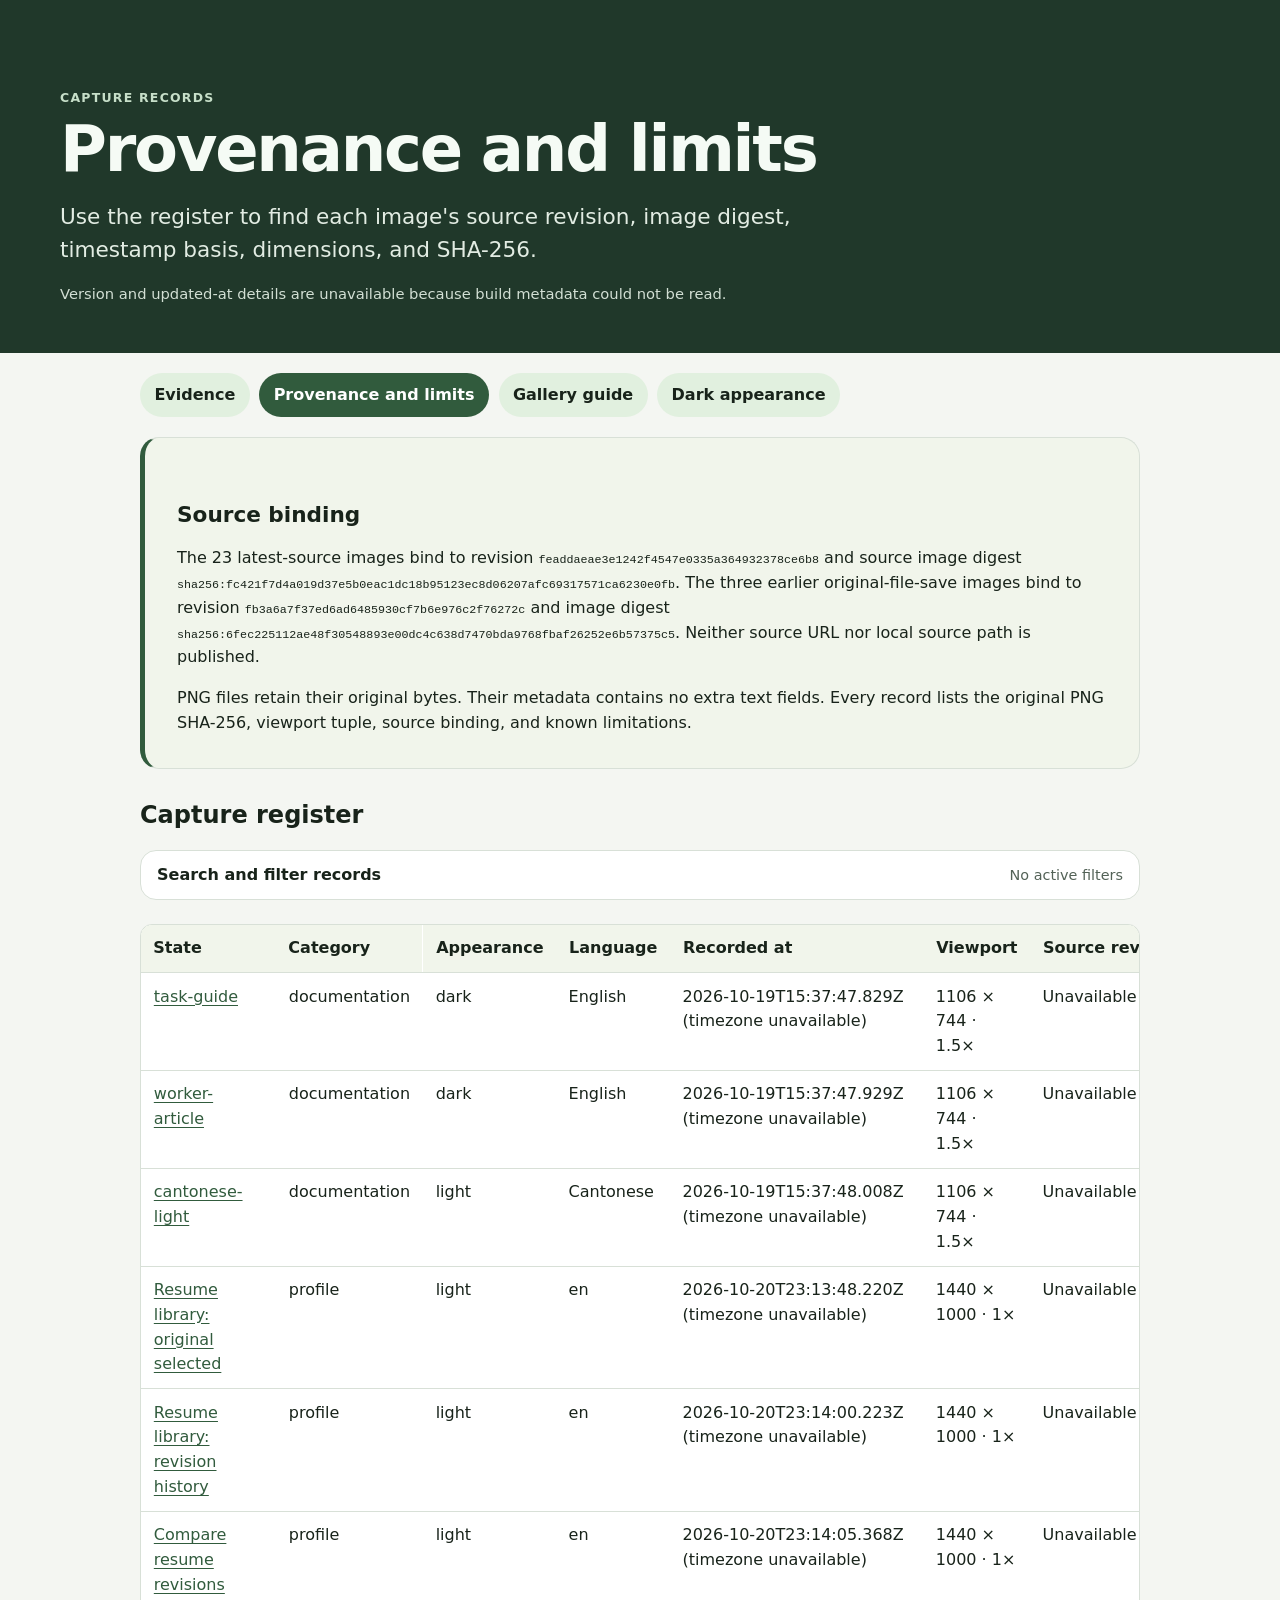
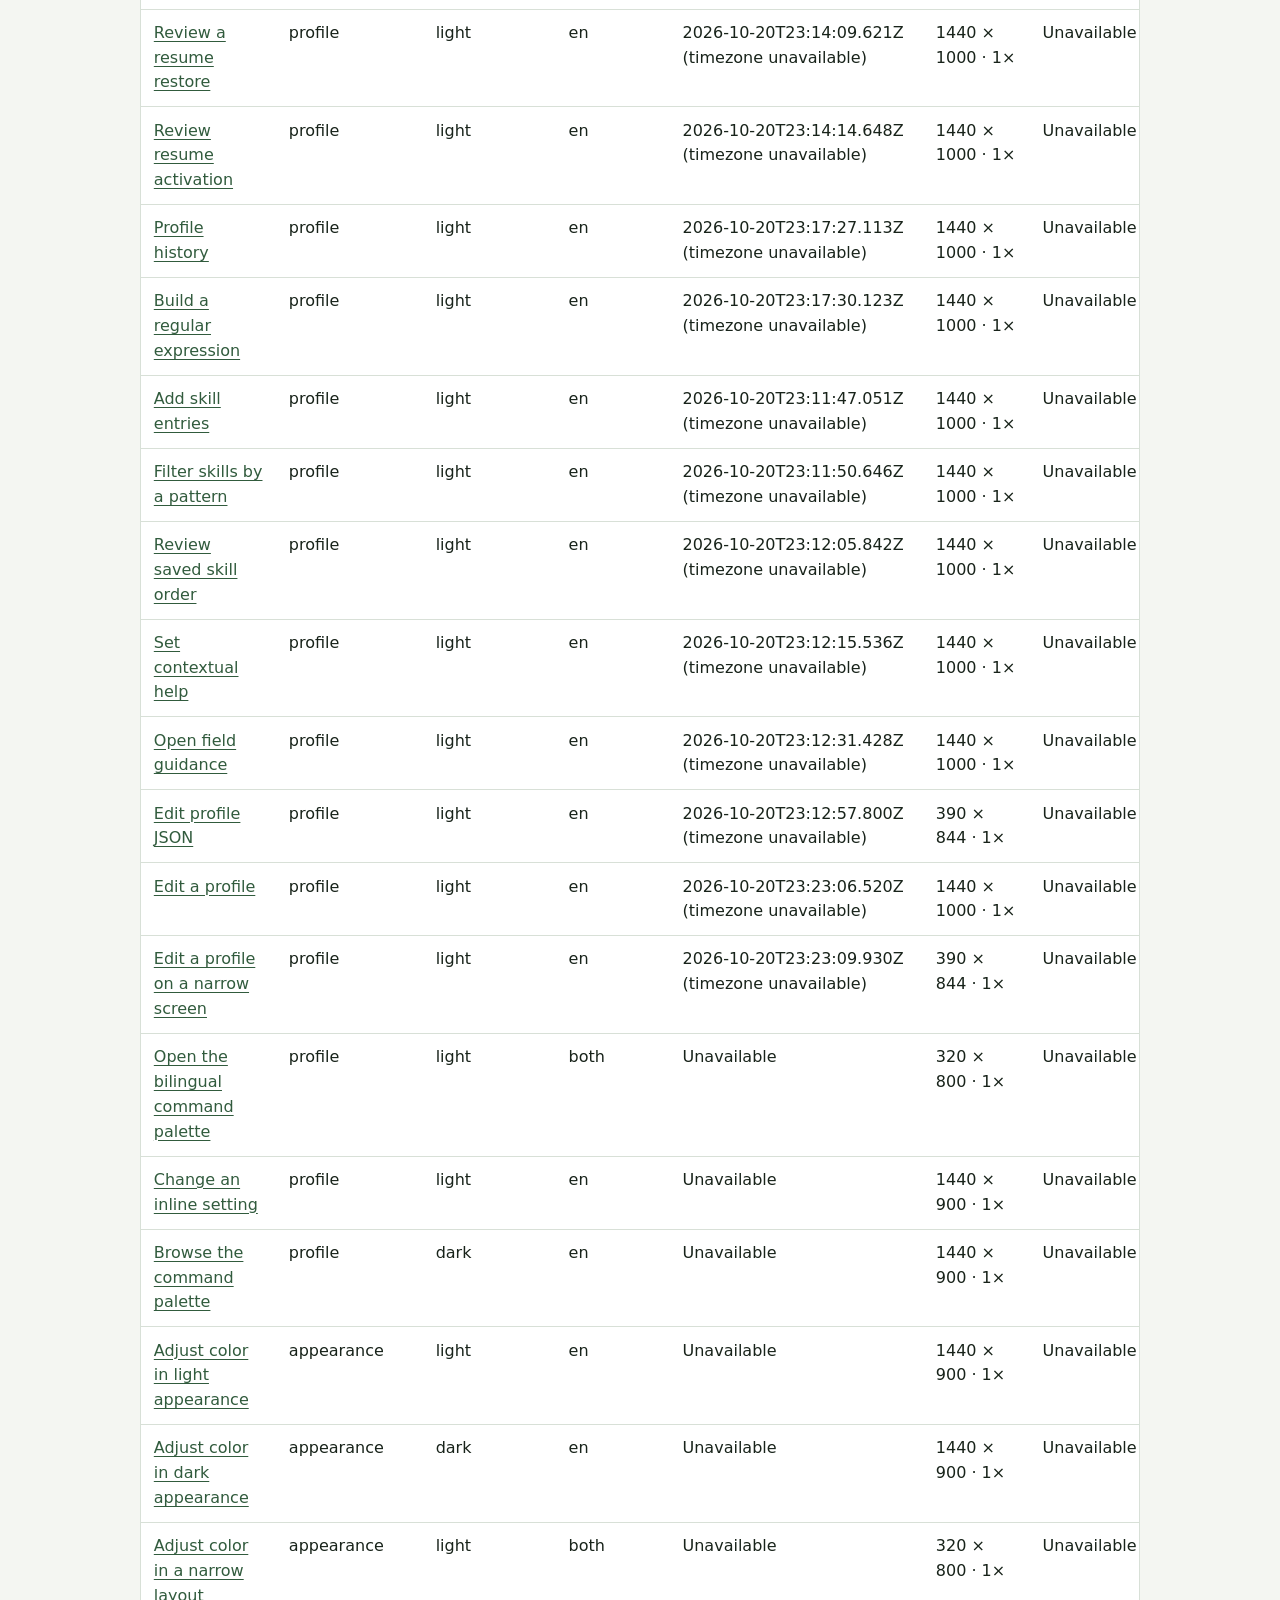
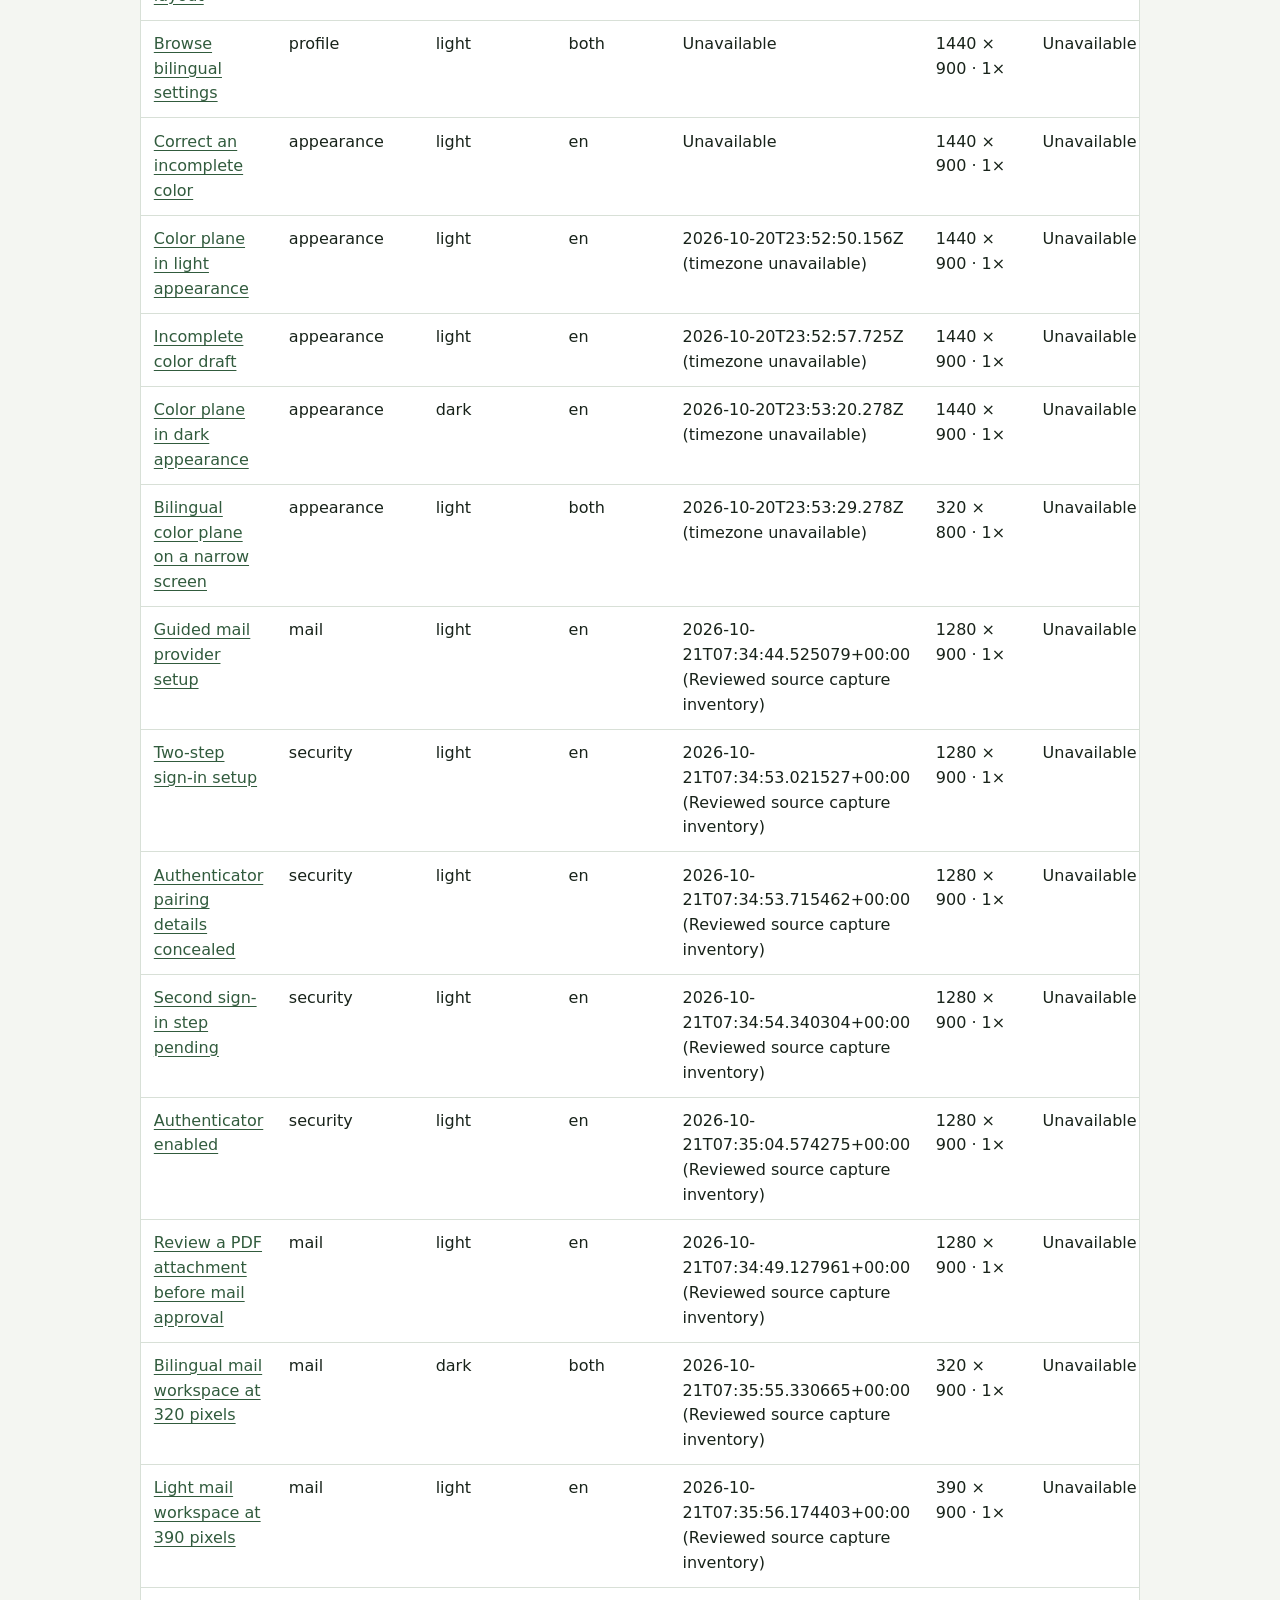
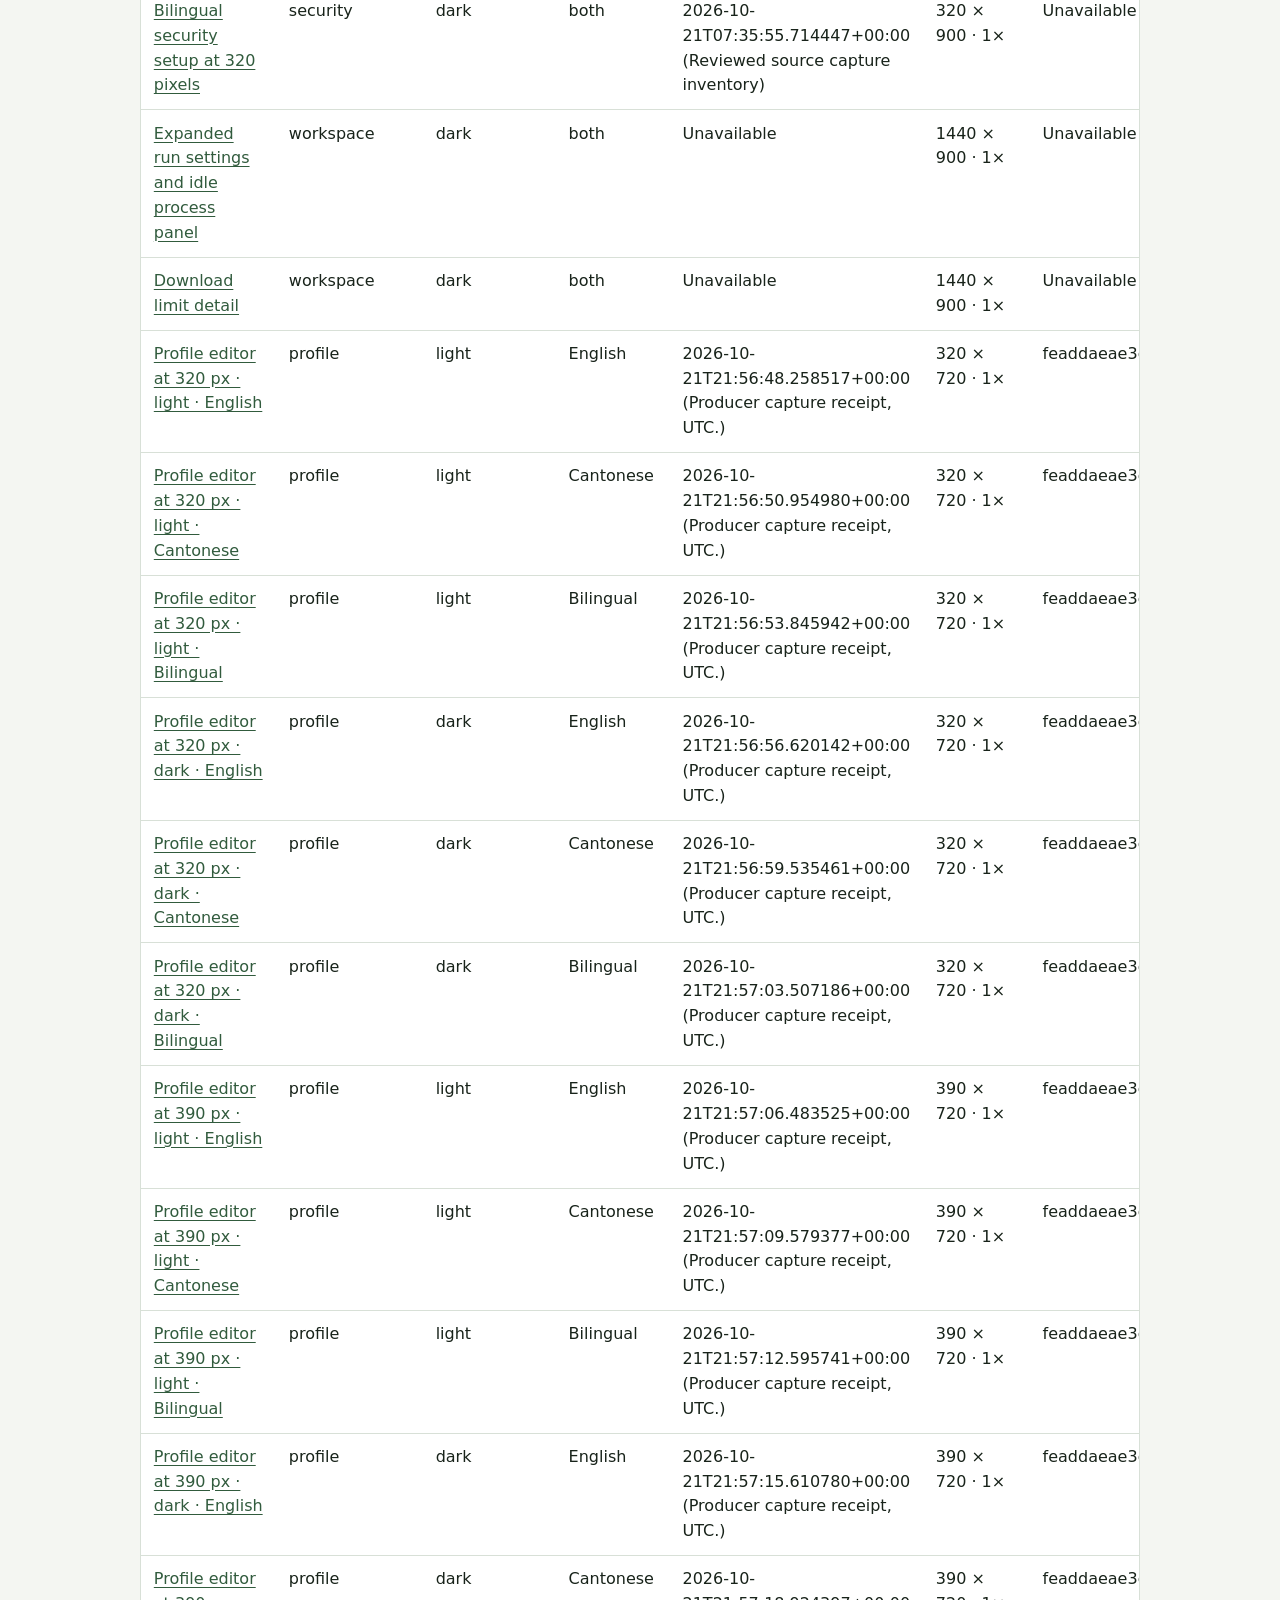
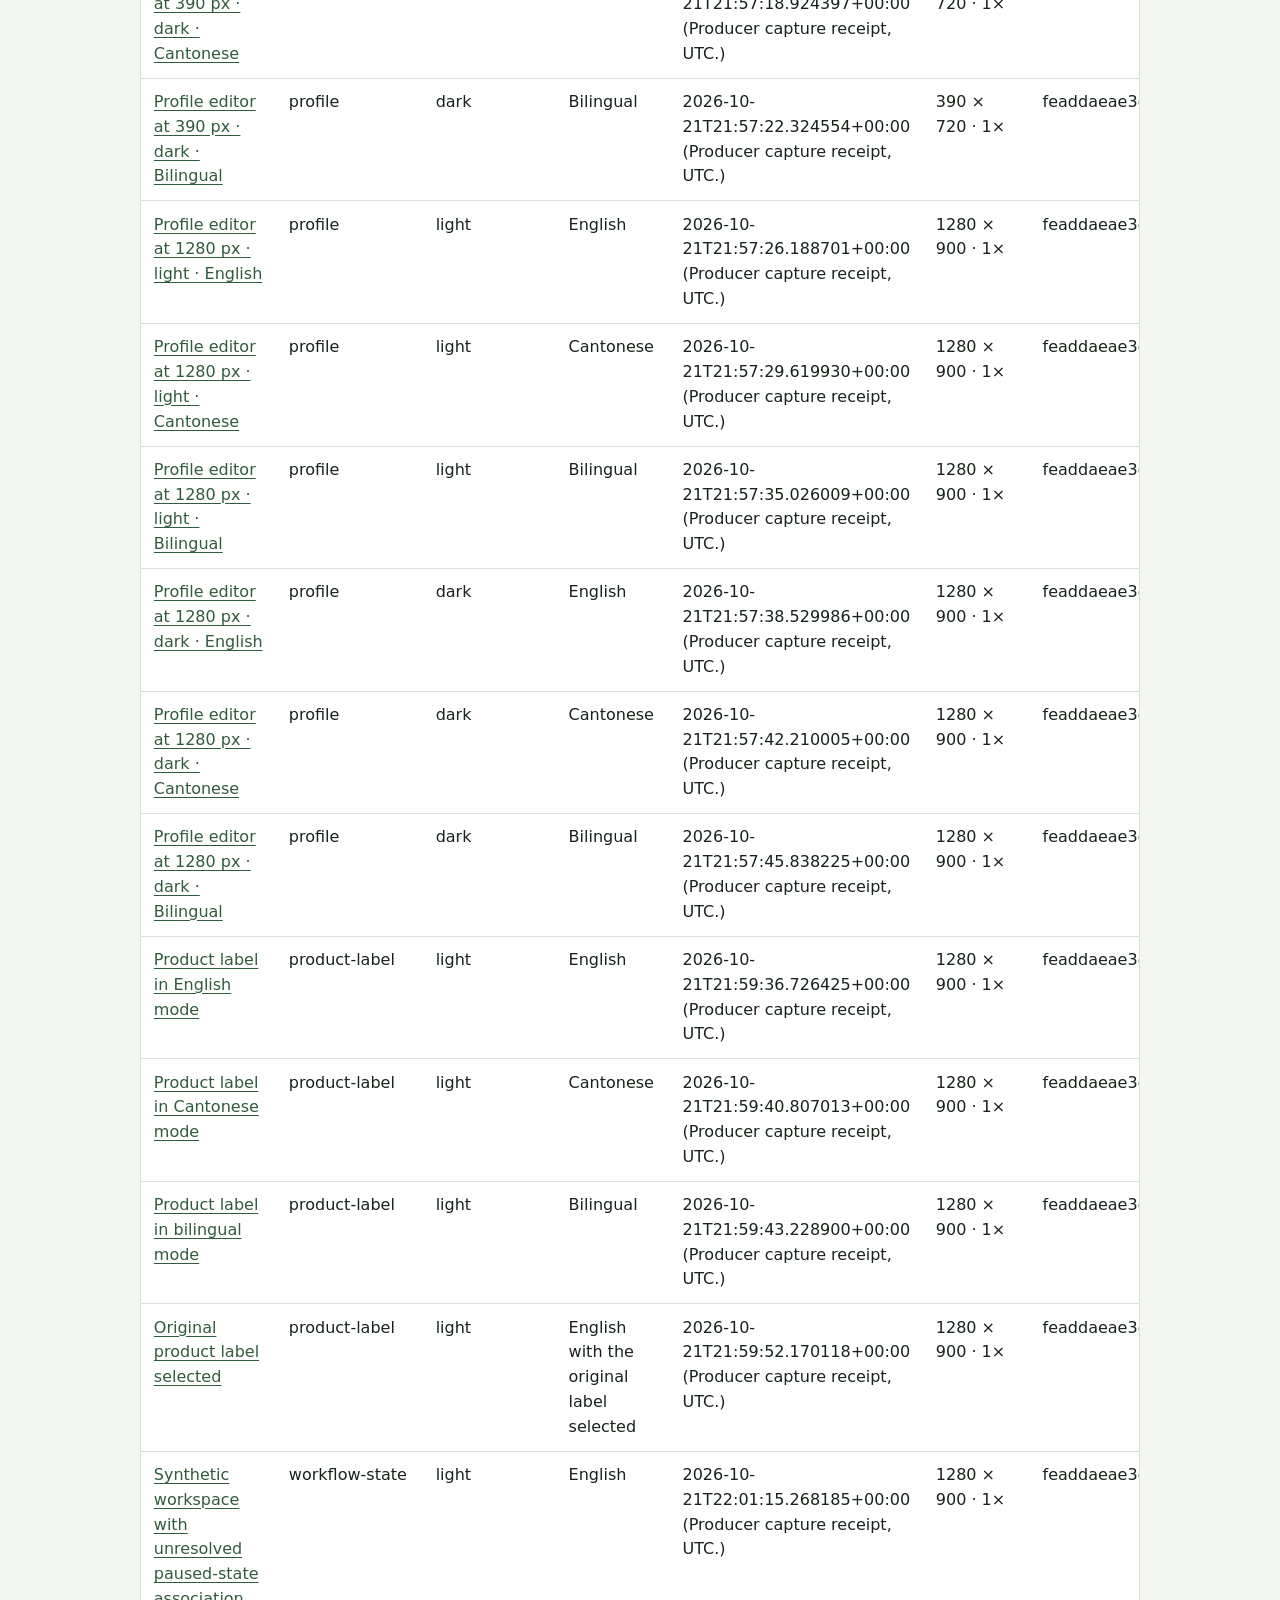
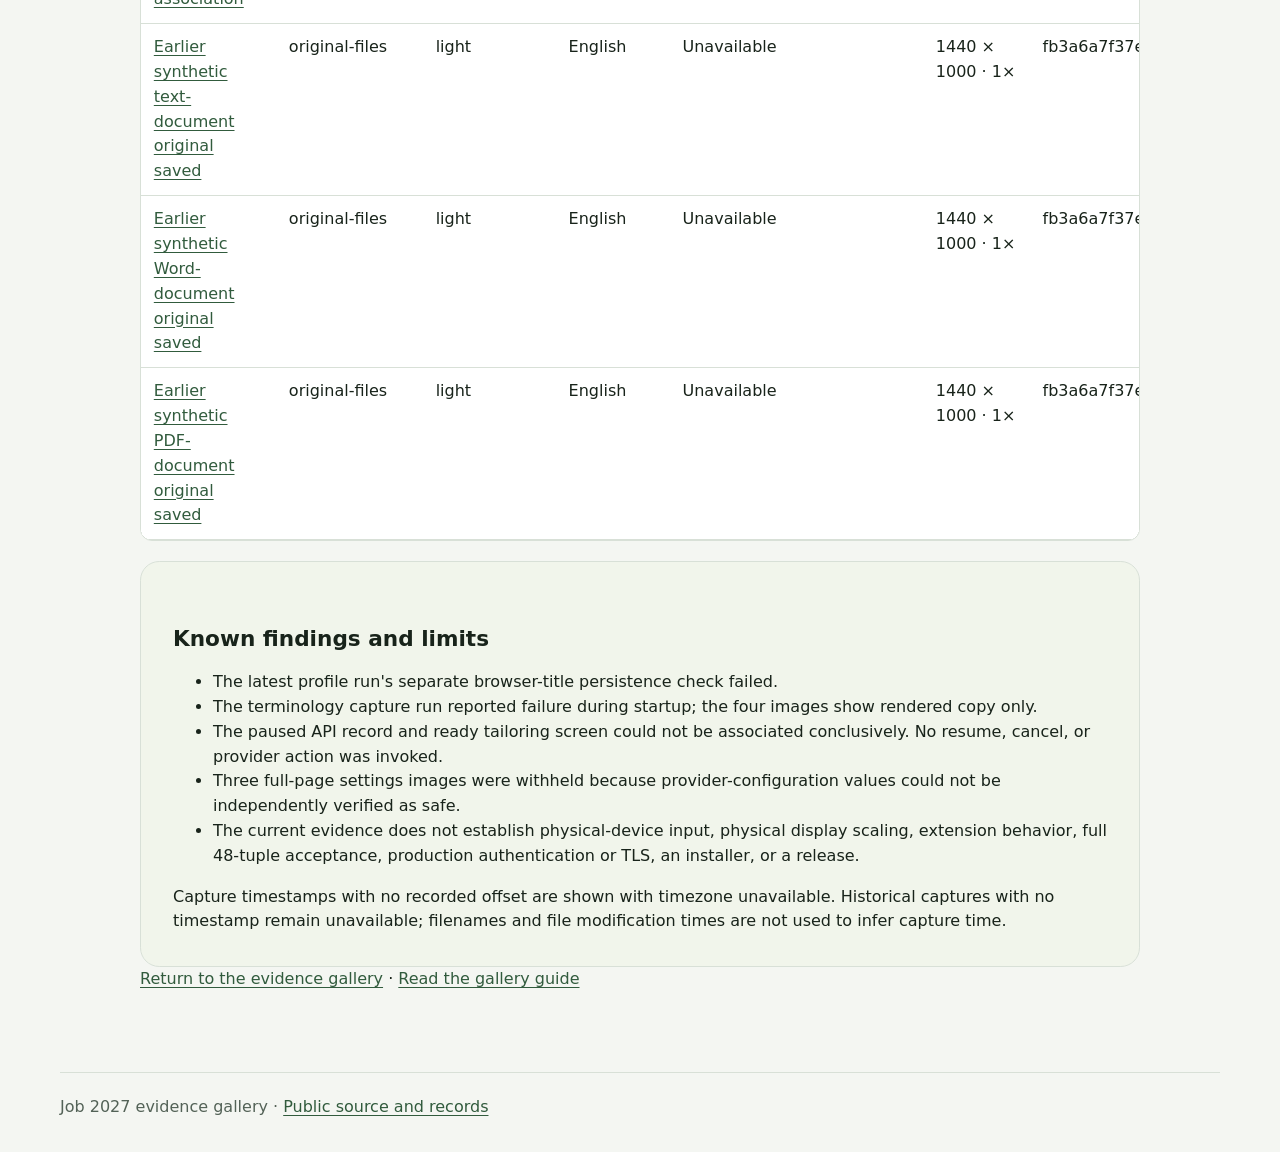
==== commit 7d078c79: "Refresh reviewed Job 2027 gallery and evidence controls Adds 23 current-source interface views and t" ====
--- a/docs/provenance.html
+++ b/docs/provenance.html
@@ -1 +1,61 @@
-<!doctype html><html lang="en"><head><meta charset="utf-8"><meta name="viewport" content="width=device-width, initial-scale=1"><meta name="color-scheme" content="light dark"><title>Provenance and limits · Job 2027 evidence</title><link rel="stylesheet" href="gallery.css"></head><body><a class="skip-link" href="#provenance">Skip to provenance</a><header class="compact-header"><a href="./">Job 2027 evidence gallery</a></header><main id="provenance" class="provenance"><nav class="page-nav" aria-label="Evidence pages"><a href="./">Evidence</a><a aria-current="page" href="provenance.html">Provenance and limits</a></nav><p class="eyebrow">Capture record</p><h1>Provenance, privacy, and limits</h1><p class="lede">This page records original image hashes, producer UTC times when available, viewports, display scale and opaque artifact identifiers. It excludes private source paths, raw receipts, build manifests, interaction receipts and owner data.</p><section class="notice"><h2>Latest reviewed built preview</h2><p>The four color-plane images are original PNGs bound to artifact <code>sha256:813a454083076d4df6cbfe2be3d98623f0dc06fb28a48d0e6fcbf1aa003e94ae</code>. The producer record has no source commit, so the source commit is unavailable. Ten isolated Chromium browser checks passed for this build. Browser evidence does not establish native operating-system input or release acceptance. All preview data is synthetic.</p><h2>Pre-plane build</h2><p>The 23 preceding workspace images are original PNGs bound to artifact <code>sha256:b316cfde243571354b5892945938969cec42c9f2a86a1301ff606aa93c0c3e04</code>. They predate the two-dimensional color plane and are now labeled historical in this gallery. They use synthetic preview data.</p><h2>Historical documentation images</h2><p>The original three documentation companion images remain in the gallery. Cantonese localization is partial; full layout, keyboard and screen-reader acceptance are not established.</p></section><section><h2>Per-image records: latest preview</h2><ol><li><strong>Color plane in light appearance</strong><dl><dt>File</dt><dd><code>captures/color-plane/sv-light-desktop.png</code></dd><dt>Capture time (UTC)</dt><dd>2026-10-20T23:52:50.156Z</dd><dt>Viewport / DPR</dt><dd>1440 × 900 CSS pixels · 1×</dd><dt>Image SHA-256</dt><dd><code>bae49841573a1319cb192a757e0d4a694bd4e288ff1090d1069b87d50c69b79b</code></dd><dt>Artifact ID</dt><dd><code>sha256:813a454083076d4df6cbfe2be3d98623f0dc06fb28a48d0e6fcbf1aa003e94ae</code></dd></dl><p>The color dialog shows a two-dimensional saturation and brightness plane, selection marker, hue spectrum, sliders and apply actions. Synthetic preview data. The exact source commit is unavailable; this image is bound to the built artifact digest only. Browser interactions were tested in an isolated Chromium context; native operating-system input is not established. Images show specific states and do not prove independent release acceptance.</p></li><li><strong>Incomplete color draft</strong><dl><dt>File</dt><dd><code>captures/color-plane/sv-invalid-desktop.png</code></dd><dt>Capture time (UTC)</dt><dd>2026-10-20T23:52:57.725Z</dd><dt>Viewport / DPR</dt><dd>1440 × 900 CSS pixels · 1×</dd><dt>Image SHA-256</dt><dd><code>947e479899bb1cd47bebb4776ae5956afb6d4a56901d5c95c0a89b564bdfdcf9</code></dd><dt>Artifact ID</dt><dd><code>sha256:813a454083076d4df6cbfe2be3d98623f0dc06fb28a48d0e6fcbf1aa003e94ae</code></dd></dl><p>An incomplete color draft disables the color plane and Apply action; the hex field is below the captured viewport. Synthetic preview data. The exact source commit is unavailable; this image is bound to the built artifact digest only. Browser interactions were tested in an isolated Chromium context; native operating-system input is not established. Images show specific states and do not prove independent release acceptance.</p></li><li><strong>Color plane in dark appearance</strong><dl><dt>File</dt><dd><code>captures/color-plane/sv-dark-desktop.png</code></dd><dt>Capture time (UTC)</dt><dd>2026-10-20T23:53:20.278Z</dd><dt>Viewport / DPR</dt><dd>1440 × 900 CSS pixels · 1×</dd><dt>Image SHA-256</dt><dd><code>e88f351b9d2db9430642969234a4f491d0a2616a92d785bdfb69cb0f11a5071a</code></dd><dt>Artifact ID</dt><dd><code>sha256:813a454083076d4df6cbfe2be3d98623f0dc06fb28a48d0e6fcbf1aa003e94ae</code></dd></dl><p>The color dialog shows the two-dimensional color plane and controls in dark appearance. Synthetic preview data. The exact source commit is unavailable; this image is bound to the built artifact digest only. Browser interactions were tested in an isolated Chromium context; native operating-system input is not established. Images show specific states and do not prove independent release acceptance.</p></li><li><strong>Bilingual color plane on a narrow screen</strong><dl><dt>File</dt><dd><code>captures/color-plane/sv-bilingual-narrow.png</code></dd><dt>Capture time (UTC)</dt><dd>2026-10-20T23:53:29.278Z</dd><dt>Viewport / DPR</dt><dd>320 × 800 CSS pixels · 1×</dd><dt>Image SHA-256</dt><dd><code>a3c958fe1ac12f05147e40a6a7293cc3d6c268aeef2201bd936116011fc8115c</code></dd><dt>Artifact ID</dt><dd><code>sha256:813a454083076d4df6cbfe2be3d98623f0dc06fb28a48d0e6fcbf1aa003e94ae</code></dd></dl><p>A narrow bilingual view shows the color plane, translated labels and visible Cancel and Apply actions. Synthetic preview data. The exact source commit is unavailable; this image is bound to the built artifact digest only. Browser interactions were tested in an isolated Chromium context; native operating-system input is not established. Images show specific states and do not prove independent release acceptance.</p></li></ol></section><section><h2>Per-image records: pre-plane build</h2><ol><li><strong>Resume library: original selected</strong><dl><dt>File</dt><dd><code>captures/pre-plane/pre-plane-original-resumes.png</code></dd><dt>Capture time (UTC)</dt><dd>2026-10-20T23:13:48.220Z</dd><dt>Viewport / DPR</dt><dd>1440 × 1000 CSS pixels · 1×</dd><dt>Image SHA-256</dt><dd><code>73bbb8aea27058a4261d2bec7ebe462203a14948c2a7bffa9d01412c4ee097e7</code></dd><dt>Artifact ID</dt><dd><code>sha256:b316cfde243571354b5892945938969cec42c9f2a86a1301ff606aa93c0c3e04</code></dd></dl><p>An isolated preview shows the resume library with a synthetic original selected; the visible selection does not establish an upload. Synthetic preview data. Pre-plane build; it does not show the later two-dimensional color plane. A visible state alone does not prove persistence, native input or release behavior.</p></li><li><strong>Resume library: revision history</strong><dl><dt>File</dt><dd><code>captures/pre-plane/pre-plane-resume-revisions.png</code></dd><dt>Capture time (UTC)</dt><dd>2026-10-20T23:14:00.223Z</dd><dt>Viewport / DPR</dt><dd>1440 × 1000 CSS pixels · 1×</dd><dt>Image SHA-256</dt><dd><code>a6ea9bde080dcf8dcf6b50bc476b716bbbb41ebed2ab2842031fa86b2cb46027</code></dd><dt>Artifact ID</dt><dd><code>sha256:b316cfde243571354b5892945938969cec42c9f2a86a1301ff606aa93c0c3e04</code></dd></dl><p>An isolated preview shows synthetic resume revision history. Synthetic preview data. Pre-plane build; it does not show the later two-dimensional color plane. A visible state alone does not prove persistence, native input or release behavior.</p></li><li><strong>Compare resume revisions</strong><dl><dt>File</dt><dd><code>captures/pre-plane/pre-plane-compare-resume-revisions.png</code></dd><dt>Capture time (UTC)</dt><dd>2026-10-20T23:14:05.368Z</dd><dt>Viewport / DPR</dt><dd>1440 × 1000 CSS pixels · 1×</dd><dt>Image SHA-256</dt><dd><code>db5fe4817c683925186db3eadfc556691082ce656a8f08bf256eefdda7ae7e8d</code></dd><dt>Artifact ID</dt><dd><code>sha256:b316cfde243571354b5892945938969cec42c9f2a86a1301ff606aa93c0c3e04</code></dd></dl><p>An isolated preview shows a comparison of synthetic resume revisions. Synthetic preview data. Pre-plane build; it does not show the later two-dimensional color plane. A visible state alone does not prove persistence, native input or release behavior.</p></li><li><strong>Review a resume restore</strong><dl><dt>File</dt><dd><code>captures/pre-plane/pre-plane-confirm-restore.png</code></dd><dt>Capture time (UTC)</dt><dd>2026-10-20T23:14:09.621Z</dd><dt>Viewport / DPR</dt><dd>1440 × 1000 CSS pixels · 1×</dd><dt>Image SHA-256</dt><dd><code>71d2441547384c5deae107209c3754ba5722c3ea728ab72679bdfa6883cf4edf</code></dd><dt>Artifact ID</dt><dd><code>sha256:b316cfde243571354b5892945938969cec42c9f2a86a1301ff606aa93c0c3e04</code></dd></dl><p>The confirmation for restoring a synthetic resume revision is visible; this image does not show confirmation. Synthetic preview data. Pre-plane build; it does not show the later two-dimensional color plane. A visible state alone does not prove persistence, native input or release behavior.</p></li><li><strong>Review resume activation</strong><dl><dt>File</dt><dd><code>captures/pre-plane/pre-plane-confirm-activation.png</code></dd><dt>Capture time (UTC)</dt><dd>2026-10-20T23:14:14.648Z</dd><dt>Viewport / DPR</dt><dd>1440 × 1000 CSS pixels · 1×</dd><dt>Image SHA-256</dt><dd><code>5ecea34c12706e009c623a1246a02c7d07c6872437626ef1de70b23fec53a5c7</code></dd><dt>Artifact ID</dt><dd><code>sha256:b316cfde243571354b5892945938969cec42c9f2a86a1301ff606aa93c0c3e04</code></dd></dl><p>The confirmation for activating a synthetic resume is visible; this image does not show confirmation. Synthetic preview data. Pre-plane build; it does not show the later two-dimensional color plane. A visible state alone does not prove persistence, native input or release behavior.</p></li><li><strong>Profile history</strong><dl><dt>File</dt><dd><code>captures/pre-plane/pre-plane-profile-history.png</code></dd><dt>Capture time (UTC)</dt><dd>2026-10-20T23:17:27.113Z</dd><dt>Viewport / DPR</dt><dd>1440 × 1000 CSS pixels · 1×</dd><dt>Image SHA-256</dt><dd><code>b5852d260f214bf6e21d289cb8b11d0a9416b2215c78a5411c6200c1cf635692</code></dd><dt>Artifact ID</dt><dd><code>sha256:b316cfde243571354b5892945938969cec42c9f2a86a1301ff606aa93c0c3e04</code></dd></dl><p>An isolated preview shows the profile workspace and its local history. Synthetic preview data. Pre-plane build; it does not show the later two-dimensional color plane. A visible state alone does not prove persistence, native input or release behavior.</p></li><li><strong>Build a regular expression</strong><dl><dt>File</dt><dd><code>captures/pre-plane/pre-plane-regex-builder.png</code></dd><dt>Capture time (UTC)</dt><dd>2026-10-20T23:17:30.123Z</dd><dt>Viewport / DPR</dt><dd>1440 × 1000 CSS pixels · 1×</dd><dt>Image SHA-256</dt><dd><code>6e60730a8d3d3a4de0ef44a4316328f185610777e5b025c5380e3f3b2c56006b</code></dd><dt>Artifact ID</dt><dd><code>sha256:b316cfde243571354b5892945938969cec42c9f2a86a1301ff606aa93c0c3e04</code></dd></dl><p>The guided expression builder shows a synthetic sample and a draft pattern. Synthetic preview data. Pre-plane build; it does not show the later two-dimensional color plane. A visible state alone does not prove persistence, native input or release behavior.</p></li><li><strong>Add skill entries</strong><dl><dt>File</dt><dd><code>captures/pre-plane/pre-plane-skills-bulk-add.png</code></dd><dt>Capture time (UTC)</dt><dd>2026-10-20T23:11:47.051Z</dd><dt>Viewport / DPR</dt><dd>1440 × 1000 CSS pixels · 1×</dd><dt>Image SHA-256</dt><dd><code>cfc5a4ad7c009955799d16e4c8e54e467f3a900239c4949a15d827ad289c0421</code></dd><dt>Artifact ID</dt><dd><code>sha256:b316cfde243571354b5892945938969cec42c9f2a86a1301ff606aa93c0c3e04</code></dd></dl><p>An isolated preview shows synthetic skill entries in the profile editor. Synthetic preview data. Pre-plane build; it does not show the later two-dimensional color plane. A visible state alone does not prove persistence, native input or release behavior.</p></li><li><strong>Filter skills by a pattern</strong><dl><dt>File</dt><dd><code>captures/pre-plane/pre-plane-skills-regex-filter.png</code></dd><dt>Capture time (UTC)</dt><dd>2026-10-20T23:11:50.646Z</dd><dt>Viewport / DPR</dt><dd>1440 × 1000 CSS pixels · 1×</dd><dt>Image SHA-256</dt><dd><code>920086b792181038e77a369a8f359720ce04711bf1248c2ee487e0ffa63a140b</code></dd><dt>Artifact ID</dt><dd><code>sha256:b316cfde243571354b5892945938969cec42c9f2a86a1301ff606aa93c0c3e04</code></dd></dl><p>An isolated preview shows the synthetic skill list filtered with a tested pattern. Synthetic preview data. Pre-plane build; it does not show the later two-dimensional color plane. A visible state alone does not prove persistence, native input or release behavior.</p></li><li><strong>Review saved skill order</strong><dl><dt>File</dt><dd><code>captures/pre-plane/pre-plane-skills-sorted-reload.png</code></dd><dt>Capture time (UTC)</dt><dd>2026-10-20T23:12:05.842Z</dd><dt>Viewport / DPR</dt><dd>1440 × 1000 CSS pixels · 1×</dd><dt>Image SHA-256</dt><dd><code>c2968d49543517b49e08c5f07f18e8756d266d0fa484c628adef4fe6b339093b</code></dd><dt>Artifact ID</dt><dd><code>sha256:b316cfde243571354b5892945938969cec42c9f2a86a1301ff606aa93c0c3e04</code></dd></dl><p>An isolated preview shows the synthetic skill list after a save and reload. Synthetic preview data. Pre-plane build; it does not show the later two-dimensional color plane. A visible state alone does not prove persistence, native input or release behavior.</p></li><li><strong>Set contextual help</strong><dl><dt>File</dt><dd><code>captures/pre-plane/pre-plane-contextual-help-setting.png</code></dd><dt>Capture time (UTC)</dt><dd>2026-10-20T23:12:15.536Z</dd><dt>Viewport / DPR</dt><dd>1440 × 1000 CSS pixels · 1×</dd><dt>Image SHA-256</dt><dd><code>8ee033bf12e598fe1989073ac407b8b55f7286cfa7bbb4f47603b770862541ee</code></dd><dt>Artifact ID</dt><dd><code>sha256:b316cfde243571354b5892945938969cec42c9f2a86a1301ff606aa93c0c3e04</code></dd></dl><p>An isolated preview shows the optional contextual-help setting. Synthetic preview data. Pre-plane build; it does not show the later two-dimensional color plane. A visible state alone does not prove persistence, native input or release behavior.</p></li><li><strong>Open field guidance</strong><dl><dt>File</dt><dd><code>captures/pre-plane/pre-plane-field-guidance-open.png</code></dd><dt>Capture time (UTC)</dt><dd>2026-10-20T23:12:31.428Z</dd><dt>Viewport / DPR</dt><dd>1440 × 1000 CSS pixels · 1×</dd><dt>Image SHA-256</dt><dd><code>c3b3613b388fffa9f29b5421304d9f31d4e49c1311e839182bf129e3a0e38b74</code></dd><dt>Artifact ID</dt><dd><code>sha256:b316cfde243571354b5892945938969cec42c9f2a86a1301ff606aa93c0c3e04</code></dd></dl><p>An isolated preview shows a field explanation opened in the profile editor. Synthetic preview data. Pre-plane build; it does not show the later two-dimensional color plane. A visible state alone does not prove persistence, native input or release behavior.</p></li><li><strong>Edit profile JSON</strong><dl><dt>File</dt><dd><code>captures/pre-plane/pre-plane-profile-json.png</code></dd><dt>Capture time (UTC)</dt><dd>2026-10-20T23:12:57.800Z</dd><dt>Viewport / DPR</dt><dd>390 × 844 CSS pixels · 1×</dd><dt>Image SHA-256</dt><dd><code>6d584bad629b4900df21498292e9b8b30aab638a395e1dd49dd523bb8fc8bf27</code></dd><dt>Artifact ID</dt><dd><code>sha256:b316cfde243571354b5892945938969cec42c9f2a86a1301ff606aa93c0c3e04</code></dd></dl><p>An isolated preview shows the optional JSON profile editor with synthetic data. Synthetic preview data. Pre-plane build; it does not show the later two-dimensional color plane. A visible state alone does not prove persistence, native input or release behavior.</p></li><li><strong>Edit a profile</strong><dl><dt>File</dt><dd><code>captures/pre-plane/pre-plane-profile-editor.png</code></dd><dt>Capture time (UTC)</dt><dd>2026-10-20T23:23:06.520Z</dd><dt>Viewport / DPR</dt><dd>1440 × 1000 CSS pixels · 1×</dd><dt>Image SHA-256</dt><dd><code>4b7f8c7608694ee9669a3e1829a0dc5d7a976cc4b8e69b738a2b77fc1399b53b</code></dd><dt>Artifact ID</dt><dd><code>sha256:b316cfde243571354b5892945938969cec42c9f2a86a1301ff606aa93c0c3e04</code></dd></dl><p>An isolated preview shows the profile form with synthetic data and a visible save action. Synthetic preview data. Pre-plane build; it does not show the later two-dimensional color plane. A visible state alone does not prove persistence, native input or release behavior.</p></li><li><strong>Edit a profile on a narrow screen</strong><dl><dt>File</dt><dd><code>captures/pre-plane/pre-plane-profile-editor-narrow.png</code></dd><dt>Capture time (UTC)</dt><dd>2026-10-20T23:23:09.930Z</dd><dt>Viewport / DPR</dt><dd>390 × 844 CSS pixels · 1×</dd><dt>Image SHA-256</dt><dd><code>22e28b8ed8d9ab71f66fee4cfbff054c55f78a41ea84489ad4bd2fed33dfdac3</code></dd><dt>Artifact ID</dt><dd><code>sha256:b316cfde243571354b5892945938969cec42c9f2a86a1301ff606aa93c0c3e04</code></dd></dl><p>An isolated narrow preview shows the profile form with synthetic data. Synthetic preview data. Pre-plane build; it does not show the later two-dimensional color plane. A visible state alone does not prove persistence, native input or release behavior.</p></li><li><strong>Open the bilingual command palette</strong><dl><dt>File</dt><dd><code>captures/pre-plane/pre-plane-palette-bilingual-narrow.png</code></dd><dt>Capture time (UTC)</dt><dd>Unavailable in the producer record; not inferred</dd><dt>Viewport / DPR</dt><dd>320 × 800 CSS pixels · 1×</dd><dt>Image SHA-256</dt><dd><code>2b95d34eb09ea993064c70c3ec93ab1c2c368aa895638794c29f36f1e4f35624</code></dd><dt>Artifact ID</dt><dd><code>sha256:b316cfde243571354b5892945938969cec42c9f2a86a1301ff606aa93c0c3e04</code></dd></dl><p>A narrow bilingual preview shows the command palette and synthetic interface text. Synthetic preview data. Pre-plane build; it does not show the later two-dimensional color plane. A visible state alone does not prove persistence, native input or release behavior.</p></li><li><strong>Change an inline setting</strong><dl><dt>File</dt><dd><code>captures/pre-plane/pre-plane-palette-inline-setting.png</code></dd><dt>Capture time (UTC)</dt><dd>Unavailable in the producer record; not inferred</dd><dt>Viewport / DPR</dt><dd>1440 × 900 CSS pixels · 1×</dd><dt>Image SHA-256</dt><dd><code>6fc2d7526fc3e181398cc96b2b1eddf1cc928cfb8cee0af61da4137568887988</code></dd><dt>Artifact ID</dt><dd><code>sha256:b316cfde243571354b5892945938969cec42c9f2a86a1301ff606aa93c0c3e04</code></dd></dl><p>An isolated preview shows an inline preference editor in the command palette. Synthetic preview data. Pre-plane build; it does not show the later two-dimensional color plane. A visible state alone does not prove persistence, native input or release behavior.</p></li><li><strong>Browse the command palette</strong><dl><dt>File</dt><dd><code>captures/pre-plane/pre-plane-palette-desktop.png</code></dd><dt>Capture time (UTC)</dt><dd>Unavailable in the producer record; not inferred</dd><dt>Viewport / DPR</dt><dd>1440 × 900 CSS pixels · 1×</dd><dt>Image SHA-256</dt><dd><code>23ef9476fdf0b6a9bdc2525be303e51bba5378860370f653b911924a615ff807</code></dd><dt>Artifact ID</dt><dd><code>sha256:b316cfde243571354b5892945938969cec42c9f2a86a1301ff606aa93c0c3e04</code></dd></dl><p>An isolated preview shows grouped command results. Synthetic preview data. Pre-plane build; it does not show the later two-dimensional color plane. A visible state alone does not prove persistence, native input or release behavior.</p></li><li><strong>Adjust color in light appearance</strong><dl><dt>File</dt><dd><code>captures/pre-plane/pre-plane-color-hsv.png</code></dd><dt>Capture time (UTC)</dt><dd>Unavailable in the producer record; not inferred</dd><dt>Viewport / DPR</dt><dd>1440 × 900 CSS pixels · 1×</dd><dt>Image SHA-256</dt><dd><code>02eac2d39a64abe549323831b6303843081b4b0c804001105bfee9ed0f4abf87</code></dd><dt>Artifact ID</dt><dd><code>sha256:b316cfde243571354b5892945938969cec42c9f2a86a1301ff606aa93c0c3e04</code></dd></dl><p>An isolated preview shows the color picker with hue, saturation and brightness controls. Synthetic preview data. Pre-plane build; it does not show the later two-dimensional color plane. A visible state alone does not prove persistence, native input or release behavior.</p></li><li><strong>Adjust color in dark appearance</strong><dl><dt>File</dt><dd><code>captures/pre-plane/pre-plane-color-dark.png</code></dd><dt>Capture time (UTC)</dt><dd>Unavailable in the producer record; not inferred</dd><dt>Viewport / DPR</dt><dd>1440 × 900 CSS pixels · 1×</dd><dt>Image SHA-256</dt><dd><code>595a952906b4840a7ad6fb7e6d4930321e9cee9904c3840e5acec10e02d7ed01</code></dd><dt>Artifact ID</dt><dd><code>sha256:b316cfde243571354b5892945938969cec42c9f2a86a1301ff606aa93c0c3e04</code></dd></dl><p>An isolated preview shows the color picker in dark appearance. Synthetic preview data. Pre-plane build; it does not show the later two-dimensional color plane. A visible state alone does not prove persistence, native input or release behavior.</p></li><li><strong>Adjust color in a narrow layout</strong><dl><dt>File</dt><dd><code>captures/pre-plane/pre-plane-color-narrow.png</code></dd><dt>Capture time (UTC)</dt><dd>Unavailable in the producer record; not inferred</dd><dt>Viewport / DPR</dt><dd>320 × 800 CSS pixels · 1×</dd><dt>Image SHA-256</dt><dd><code>cba9cbaae736e8d288de86711eedfb32ed766a5b72d398b650d8123e2211a398</code></dd><dt>Artifact ID</dt><dd><code>sha256:b316cfde243571354b5892945938969cec42c9f2a86a1301ff606aa93c0c3e04</code></dd></dl><p>A narrow preview shows the color picker and its visible actions. Synthetic preview data. Pre-plane build; it does not show the later two-dimensional color plane. A visible state alone does not prove persistence, native input or release behavior.</p></li><li><strong>Browse bilingual settings</strong><dl><dt>File</dt><dd><code>captures/pre-plane/pre-plane-settings-bilingual.png</code></dd><dt>Capture time (UTC)</dt><dd>Unavailable in the producer record; not inferred</dd><dt>Viewport / DPR</dt><dd>1440 × 900 CSS pixels · 1×</dd><dt>Image SHA-256</dt><dd><code>f378dc949274b605e7e91e6f2e619e746521b74c208883deb3d79b67b2e9c53f</code></dd><dt>Artifact ID</dt><dd><code>sha256:b316cfde243571354b5892945938969cec42c9f2a86a1301ff606aa93c0c3e04</code></dd></dl><p>An isolated preview shows settings in English and Cantonese. Synthetic preview data. Pre-plane build; it does not show the later two-dimensional color plane. A visible state alone does not prove persistence, native input or release behavior.</p></li><li><strong>Correct an incomplete color</strong><dl><dt>File</dt><dd><code>captures/pre-plane/pre-plane-color-incomplete.png</code></dd><dt>Capture time (UTC)</dt><dd>Unavailable in the producer record; not inferred</dd><dt>Viewport / DPR</dt><dd>1440 × 900 CSS pixels · 1×</dd><dt>Image SHA-256</dt><dd><code>7b9ea3550507279fa6300a2774cfbfd3587bce38404148b278a87134cdac2f3b</code></dd><dt>Artifact ID</dt><dd><code>sha256:b316cfde243571354b5892945938969cec42c9f2a86a1301ff606aa93c0c3e04</code></dd></dl><p>An isolated preview shows an incomplete color draft and disabled apply action. Synthetic preview data. Pre-plane build; it does not show the later two-dimensional color plane. A visible state alone does not prove persistence, native input or release behavior.</p></li></ol></section><section><h2>Per-image records: documentation companion</h2><ol><li><strong>task-guide</strong><dl><dt>File</dt><dd><code>captures/documentation-task-guide-2152077.png</code></dd><dt>Capture time (UTC)</dt><dd>2026-10-19T15:37:47.829Z</dd><dt>Viewport / DPR</dt><dd>1106 × 744 CSS pixels · 1.5×</dd><dt>Image SHA-256</dt><dd><code>c17ca0f35b11e270a2daf80e8888d54a96798dedd6ceac8f07c60f9564583b22</code></dd><dt>Artifact ID</dt><dd><code>sha256:0f52233e316f201170cc50fc0a16c1d27adc66b4d754ea7203e01c4411dd8f0e</code></dd></dl><p>Dark English documentation task guide with a visitor checklist; checklist items do not execute or verify the application. Historical documentation companion only. Partial Cantonese localization; complete layout, keyboard and screen-reader acceptance are not established.</p></li><li><strong>worker-article</strong><dl><dt>File</dt><dd><code>captures/documentation-worker-article-2152077.png</code></dd><dt>Capture time (UTC)</dt><dd>2026-10-19T15:37:47.929Z</dd><dt>Viewport / DPR</dt><dd>1106 × 744 CSS pixels · 1.5×</dd><dt>Image SHA-256</dt><dd><code>b8ae49252fbabda271b3904c87fb0afe49c82969b1e05bef8aad77ee782eaee3</code></dd><dt>Artifact ID</dt><dd><code>sha256:0f52233e316f201170cc50fc0a16c1d27adc66b4d754ea7203e01c4411dd8f0e</code></dd></dl><p>Dark English documentation article describing scheduled worker controls, confirmation, status refresh and limits. Historical documentation companion only. Partial Cantonese localization; complete layout, keyboard and screen-reader acceptance are not established.</p></li><li><strong>cantonese-light</strong><dl><dt>File</dt><dd><code>captures/documentation-cantonese-light-2152077.png</code></dd><dt>Capture time (UTC)</dt><dd>2026-10-19T15:37:48.008Z</dd><dt>Viewport / DPR</dt><dd>1106 × 744 CSS pixels · 1.5×</dd><dt>Image SHA-256</dt><dd><code>6a38cf9156964e79c7fd03661f5f140b3cc38b992ed61128f6023b2668ca95cd</code></dd><dt>Artifact ID</dt><dd><code>sha256:0f52233e316f201170cc50fc0a16c1d27adc66b4d754ea7203e01c4411dd8f0e</code></dd></dl><p>Light Cantonese documentation task guide with a visitor checklist; localization is partial. Historical documentation companion only. Partial Cantonese localization; complete layout, keyboard and screen-reader acceptance are not established.</p></li></ol></section><section><h2>Historical images not republished</h2><p>The original images and their provenance remain in the source capture archive. They were not promoted because later reviewed workspace builds supersede these historical states.</p><ol><li><code>workspace-b022de6-jobs-calendar-dark</code> — Historical built state superseded by later reviewed workspace images; original and provenance remain in the source capture archive and are not republished in this gallery update.</li><li><code>workspace-b022de6-jobs-list-light</code> — Historical built state superseded by later reviewed workspace images; original and provenance remain in the source capture archive and are not republished in this gallery update.</li><li><code>workspace-b022de6-skills-default-selection</code> — Historical built state superseded by later reviewed workspace images; original and provenance remain in the source capture archive and are not republished in this gallery update.</li><li><code>workspace-b022de6-skill-item-edit</code> — Historical built state superseded by later reviewed workspace images; original and provenance remain in the source capture archive and are not republished in this gallery update.</li><li><code>workspace-b022de6-skill-item-delete</code> — Historical built state superseded by later reviewed workspace images; original and provenance remain in the source capture archive and are not republished in this gallery update.</li><li><code>workspace-b022de6-skills-bulk-edit</code> — Historical built state superseded by later reviewed workspace images; original and provenance remain in the source capture archive and are not republished in this gallery update.</li><li><code>workspace-b022de6-resume-file-selected</code> — Historical built state superseded by later reviewed workspace images; original and provenance remain in the source capture archive and are not republished in this gallery update.</li><li><code>workspace-b022de6-saved-document-review</code> — Historical built state superseded by later reviewed workspace images; original and provenance remain in the source capture archive and are not republished in this gallery update.</li><li><code>workspace-b022de6-appearance-rgb-light</code> — Historical built state superseded by later reviewed workspace images; original and provenance remain in the source capture archive and are not republished in this gallery update.</li><li><code>workspace-b022de6-guided-settings-dark</code> — Historical built state superseded by later reviewed workspace images; original and provenance remain in the source capture archive and are not republished in this gallery update.</li><li><code>workspace-b022de6-model-defaults-light</code> — Historical built state superseded by later reviewed workspace images; original and provenance remain in the source capture archive and are not republished in this gallery update.</li><li><code>workspace-b022de6-command-search-narrow</code> — Historical built state superseded by later reviewed workspace images; original and provenance remain in the source capture archive and are not republished in this gallery update.</li><li><code>workspace-a44073e-resume-library-new-original-selected</code> — Historical built state superseded by later reviewed workspace images; original and provenance remain in the source capture archive and are not republished in this gallery update.</li><li><code>workspace-a44073e-resume-library-version-history</code> — Historical built state superseded by later reviewed workspace images; original and provenance remain in the source capture archive and are not republished in this gallery update.</li><li><code>workspace-a44073e-resume-library-comparison</code> — Historical built state superseded by later reviewed workspace images; original and provenance remain in the source capture archive and are not republished in this gallery update.</li><li><code>workspace-a44073e-resume-library-restore-confirmation</code> — Historical built state superseded by later reviewed workspace images; original and provenance remain in the source capture archive and are not republished in this gallery update.</li><li><code>workspace-a44073e-resume-activation-confirmation</code> — Historical built state superseded by later reviewed workspace images; original and provenance remain in the source capture archive and are not republished in this gallery update.</li><li><code>workspace-a44073e-profile-workspace-git-history</code> — Historical built state superseded by later reviewed workspace images; original and provenance remain in the source capture archive and are not republished in this gallery update.</li><li><code>workspace-a44073e-guided-regex-builder</code> — Historical built state superseded by later reviewed workspace images; original and provenance remain in the source capture archive and are not republished in this gallery update.</li><li><code>workspace-a44073e-profile-editor-saved-light</code> — Historical built state superseded by later reviewed workspace images; original and provenance remain in the source capture archive and are not republished in this gallery update.</li></ol></section><section><h2>Current workspace and account captures</h2><p>These 11 original images were matched locally to the reviewed source capture inventory. The source revision and local paths are withheld. Published files preserve their original PNG bytes.</p><ul><li><strong>Guided mail provider setup:</strong> <code>captures/current/mail-provider-setup-guided.png</code>; The provider setup flow shows saved draft controls and permission choices. The displayed account data is synthetic; no provider authorization or delivery is demonstrated. Recorded at 2026-10-21T07:34:44.525079+00:00 (source timestamp); 1280 × 900 CSS pixels at 1×; SHA-256 <code>0c7c8885c3b09323f9b8595d4d511d94d4ae0d23fdef9c241c02a3319bdc19ed</code>. Synthetic account and mail data only; no provider authorization or delivery is shown. A browser capture shows one state; production TLS, native input, installer, and release behavior are not established.</li><li><strong>Two-step sign-in setup:</strong> <code>captures/current/two-step-sign-in-overview.png</code>; The setup screen shows language selection and enrollment choices while two-step sign-in remains disabled. Recorded at 2026-10-21T07:34:53.021527+00:00 (source timestamp); 1280 × 900 CSS pixels at 1×; SHA-256 <code>0e79e564333cf70fa769bed70dbd5d6b59aa63313581f3b4875d58889f38c319</code>. Synthetic test state only; no real account data or external operation is shown. A browser capture shows one state; production TLS, native input, installer, and release behavior are not established.</li><li><strong>Authenticator pairing details concealed:</strong> <code>captures/current/authenticator-pairing-hidden.png</code>; Pairing details remain concealed until the user chooses to reveal them. No pairing value is displayed. Recorded at 2026-10-21T07:34:53.715462+00:00 (source timestamp); 1280 × 900 CSS pixels at 1×; SHA-256 <code>db4b00ed5e4dd470dc4194724ba20767f7f70ca17e808daca80c2390782102f6</code>. No pairing value or credential is visible. A browser capture shows one state; production TLS, native input, installer, and release behavior are not established.</li><li><strong>Second sign-in step pending:</strong> <code>captures/current/sign-in-verification-pending.png</code>; A pending sign-in screen shows the second verification step and remaining attempts. No verification code is entered or accepted. Recorded at 2026-10-21T07:34:54.340304+00:00 (source timestamp); 1280 × 900 CSS pixels at 1×; SHA-256 <code>5befa091830c52c374d59726d4ce477c36755573e7ac5e3fe0633706a51d1840</code>. Synthetic sign-in state only; no real account or verification code is shown. A browser capture shows one state; production TLS, native input, installer, and release behavior are not established.</li><li><strong>Authenticator enabled:</strong> <code>captures/current/authenticator-active.png</code>; The settings view shows two-step sign-in enabled and a recovery-code count. No recovery code value is displayed. Recorded at 2026-10-21T07:35:04.574275+00:00 (source timestamp); 1280 × 900 CSS pixels at 1×; SHA-256 <code>94e8d68e302c4f6ac0cb674b8a2a7dd7ec640ed377c394bacfee4bc22c2e271e</code>. No recovery code value or account credential is visible. A browser capture shows one state; production TLS, native input, installer, and release behavior are not established.</li><li><strong>Review a PDF attachment before mail approval:</strong> <code>captures/current/mail-attachment-review.png</code>; Mail composition shows a synthetic attachment preview and an explicit review control. The image does not show an approval or message delivery. Recorded at 2026-10-21T07:34:49.127961+00:00 (source timestamp); 1280 × 900 CSS pixels at 1×; SHA-256 <code>fddb6edaa4135a8e109124479e86498e46be01b7a6d68d01c666a07dba21d5dd</code>. Synthetic mail and document content only; no real correspondence or provider action is shown. A browser capture shows one state; production TLS, native input, installer, and release behavior are not established.</li><li><strong>Bilingual mail workspace at 320 pixels:</strong> <code>captures/current/mail-narrow-bilingual.png</code>; A 320-pixel bilingual view shows the mail workspace in a narrow layout with synthetic account state. Recorded at 2026-10-21T07:35:55.330665+00:00 (source timestamp); 320 × 900 CSS pixels at 1×; SHA-256 <code>4804245fb0668750db9f8128e32ed6501370cf5532286e46db621065a2ba8ef7</code>. Synthetic account and mailbox state only; no real correspondence is shown. A browser capture shows one state; production TLS, native input, installer, and release behavior are not established.</li><li><strong>Light mail workspace at 390 pixels:</strong> <code>captures/current/mail-narrow-light.png</code>; A 390-pixel light-appearance view shows the mail workspace and an empty inbox with synthetic account state. Recorded at 2026-10-21T07:35:56.174403+00:00 (source timestamp); 390 × 900 CSS pixels at 1×; SHA-256 <code>cf8653bd2618c15458473d3fa073a89c1c9071e597d3df98d6f106e63bc7e690</code>. Synthetic account and mailbox state only; no real correspondence is shown. A browser capture shows one state; production TLS, native input, installer, and release behavior are not established.</li><li><strong>Bilingual security setup at 320 pixels:</strong> <code>captures/current/security-narrow-bilingual.png</code>; A 320-pixel bilingual dark view shows two-step sign-in setup and enrollment choices. Recorded at 2026-10-21T07:35:55.714447+00:00 (source timestamp); 320 × 900 CSS pixels at 1×; SHA-256 <code>96da03cb43c9baf668e1428f57feb8860f8029ae391cbd6de2fe917c4a1971f4</code>. Synthetic test state only; no credential, pairing value, or real account data is shown. A browser capture shows one state; production TLS, native input, installer, and release behavior are not established.</li><li><strong>Expanded run settings and idle process panel:</strong> <code>captures/current/run-settings-bilingual-desktop.png</code>; A bilingual workspace view shows expanded run limits beside an idle process panel. The capture shows no process running. Recorded at unavailable per image in the reviewed source record; 1440 × 900 CSS pixels at 1×; SHA-256 <code>47f2e3833479f5e4d1635645c07a9acaa65c4642b1302f7578b0ee99fa99f552</code>. Synthetic interface state only; no live process or external operation is shown. A browser capture shows one state; production TLS, native input, installer, and release behavior are not established.</li><li><strong>Download limit detail:</strong> <code>captures/current/download-limit-detail.png</code>; An isolated control shows a synthetic download limit value and its range guidance. Recorded at unavailable per image in the reviewed source record; 1440 × 900 CSS pixels at 1×; SHA-256 <code>f4958dcaa50dbb6efa4308c2a284e7a6045d02a37c7ff1a7d3a13d3da363303b</code>. The displayed value belongs to a synthetic test state. A browser capture shows one state; production TLS, native input, installer, and release behavior are not established.</li></ul><p>One account-setup preview was withheld because its visible third-party item identifier could not be verified as synthetic.</p></section><section><h2>Limits</h2><ul><li>A screenshot establishes only the pixels in the displayed state.</li><li>Behavioral claims rely on separate recorded interaction checks and remain limited to isolated synthetic preview contexts.</li><li>Native Windows input, native IME, release behavior and production data are not established by these images.</li><li>Per-image UTC values unavailable in producer records remain unavailable; filenames and filesystem times were not used to infer them.</li></ul></section><p><a href="./">Return to the evidence index</a>.</p></main><footer><p>Job 2027 evidence gallery · <a href="https://github.com/Ding-Ding-Projects/job-2027-evidence">Public source and records</a></p></footer></body></html>+<!doctype html>
+<html lang="en">
+<head>
+  <meta charset="utf-8">
+  <meta name="viewport" content="width=device-width, initial-scale=1">
+  <meta name="description" content="Source bindings, image hashes, dates, and evidence limits for the Job 2027 gallery.">
+  <meta name="color-scheme" content="light dark">
+  <title>Provenance and limits · Job 2027 evidence</title>
+  <link rel="stylesheet" href="gallery.css">
+  <script src="gallery.js" defer></script>
+</head>
+<body>
+  <a class="skip-link" href="#main-content">Skip to provenance</a>
+  <header class="site-header compact-header"><div class="header-inner">
+    <p class="eyebrow">Capture records</p><h1>Provenance and limits</h1>
+    <p class="lede">Use the register to find each image's source revision, image digest, timestamp basis, dimensions, and SHA-256.</p>
+    <div class="build-provenance" id="build-provenance" role="status" aria-live="polite">Version and updated-at details are unavailable until build metadata is read.</div>
+  </div></header>
+  <main class="provenance" id="main-content">
+    <nav class="page-nav" aria-label="Evidence pages">
+      <a href="./">Evidence</a><a aria-current="page" href="provenance.html">Provenance and limits</a><a href="wiki.html">Gallery guide</a>
+      <button class="theme-toggle" id="theme-toggle" type="button" aria-pressed="false" title="Select to use dark appearance">Dark appearance</button>
+    </nav>
+    <section class="notice" aria-labelledby="source-binding-title">
+      <h2 id="source-binding-title">Source binding</h2>
+      <p>The 23 latest-source images bind to revision <code>feaddaeae3e1242f4547e0335a364932378ce6b8</code> and source image digest <code>sha256:fc421f7d4a019d37e5b0eac1dc18b95123ec8d06207afc69317571ca6230e0fb</code>. The three earlier original-file-save images bind to revision <code>fb3a6a7f37ed6ad6485930cf7b6e976c2f76272c</code> and image digest <code>sha256:6fec225112ae48f30548893e00dc4c638d7470bda9768fbaf26252e6b57375c5</code>. Neither source URL nor local source path is published.</p>
+      <p>PNG files retain their original bytes. Their metadata contains no extra text fields. Every record lists the original PNG SHA-256, viewport tuple, source binding, and known limitations.</p>
+    </section>
+    <section aria-labelledby="capture-ledger-title">
+      <h2 id="capture-ledger-title">Capture register</h2>
+      <details class="filters-panel" id="filters-panel"><summary>Search and filter records <span class="active-filter-count" id="active-filter-count">No active filters</span></summary><div class="filter-body">
+        <div class="filter-grid">
+          <label class="filter-field" for="evidence-search">Search capture records<input id="evidence-search" type="search" autocomplete="off" placeholder="Try profile, wording, or a hash"></label>
+          <label class="filter-field" for="filter-category">Category<select id="filter-category"><option value="all">All categories</option><option value="profile">Profile</option><option value="product-label">Product wording</option><option value="original-files">Original file saves</option><option value="workflow-state">Workflow state</option><option value="mail">Mail</option><option value="security">Security</option><option value="appearance">Appearance</option><option value="documentation">Documentation</option><option value="workspace">Workspace</option></select></label>
+          <label class="filter-field" for="filter-theme">Appearance<select id="filter-theme"><option value="all">Any appearance</option><option value="light">Light</option><option value="dark">Dark</option><option value="unspecified">Unspecified</option></select></label>
+          <label class="filter-field" for="filter-language">Language mode<select id="filter-language"><option value="all">Any language</option><option value="English">English</option><option value="Cantonese">Cantonese</option><option value="Bilingual">Bilingual</option><option value="unspecified">Unspecified</option></select></label>
+          <label class="filter-field" for="filter-viewport">Viewport<select id="filter-viewport"><option value="all">Any viewport</option><option value="narrow">Narrow, 390 px or less</option><option value="desktop">Wider than 390 px</option><option value="unspecified">Unspecified</option></select></label>
+        </div>
+        <div class="filter-actions"><button class="button" id="clear-filters" type="button">Clear filters</button><p class="result-count" id="result-count" role="status" aria-live="polite">Loading evidence records…</p></div>
+      </div></details>
+      <p class="empty-state" id="empty-state" hidden>No records match those filters. Clear one or more filters to see the register.</p>
+      <div class="table-wrap" role="region" aria-label="Scrollable capture provenance table" tabindex="0">
+        <table id="capture-ledger"><thead><tr><th scope="col">State</th><th scope="col">Category</th><th scope="col">Appearance</th><th scope="col">Language</th><th scope="col">Recorded at</th><th scope="col">Viewport</th><th scope="col">Source revision</th><th scope="col">PNG SHA-256</th></tr></thead><tbody></tbody></table>
+      </div>
+    </section>
+    <section class="details" aria-labelledby="known-findings-title">
+      <h2 id="known-findings-title">Known findings and limits</h2>
+      <ul>
+        <li>The latest profile run's separate browser-title persistence check failed.</li>
+        <li>The terminology capture run reported failure during startup; the four images show rendered copy only.</li>
+        <li>The paused API record and ready tailoring screen could not be associated conclusively. No resume, cancel, or provider action was invoked.</li>
+        <li>Three full-page settings images were withheld because provider-configuration values could not be independently verified as safe.</li>
+        <li>The current evidence does not establish physical-device input, physical display scaling, extension behavior, full 48-tuple acceptance, production authentication or TLS, an installer, or a release.</li>
+      </ul>
+      <p>Capture timestamps with no recorded offset are shown with timezone unavailable. Historical captures with no timestamp remain unavailable; filenames and file modification times are not used to infer capture time.</p>
+    </section>
+    <p><a href="./">Return to the evidence gallery</a> · <a href="wiki.html">Read the gallery guide</a></p>
+  </main>
+  <footer><p>Job 2027 evidence gallery · <a href="https://github.com/Ding-Ding-Projects/job-2027-evidence">Public source and records</a></p></footer>
+</body>
+</html>
--- a/docs/gallery.css
+++ b/docs/gallery.css
@@ -1,54 +1,85 @@
 :root { color-scheme: light dark; --canvas:#f4f6f2; --surface:#fff; --ink:#18231a; --muted:#536257; --line:#d8e0d7; --accent:#315b3d; --soft:#e1f0df; --notice:#f1f5eb; font-family:system-ui,-apple-system,"Segoe UI",sans-serif; font-synthesis:none; text-rendering:optimizeLegibility; }
 @media (prefers-color-scheme:dark) { :root { --canvas:#111712; --surface:#1c241e; --ink:#edf2ed; --muted:#bbc7bc; --line:#3b493e; --accent:#b8e4bc; --soft:#263b2a; --notice:#202b21; } }
+:root[data-theme="light"] { color-scheme:light; --canvas:#f4f6f2; --surface:#fff; --ink:#18231a; --muted:#536257; --line:#d8e0d7; --accent:#315b3d; --soft:#e1f0df; --notice:#f1f5eb; }
+:root[data-theme="dark"] { color-scheme:dark; --canvas:#111712; --surface:#1c241e; --ink:#edf2ed; --muted:#bbc7bc; --line:#3b493e; --accent:#b8e4bc; --soft:#263b2a; --notice:#202b21; }
 * { box-sizing:border-box; }
+html { scroll-behavior:smooth; }
 body { margin:0; background:var(--canvas); color:var(--ink); line-height:1.55; }
 a { color:var(--accent); text-underline-offset:.18em; }
 a:hover { text-decoration-thickness:.14em; }
-a:focus-visible,input:focus-visible { outline:3px solid #e6a83b; outline-offset:3px; }
+a:focus-visible, input:focus-visible, select:focus-visible, button:focus-visible, summary:focus-visible { outline:3px solid #e6a83b; outline-offset:3px; }
+button, select, input { font:inherit; }
 .skip-link { position:absolute; top:-5rem; left:1rem; z-index:3; padding:.75rem 1rem; background:var(--surface); border-radius:.5rem; }
 .skip-link:focus { top:1rem; }
-.site-header { background:#20382a; color:#f5fbf5; padding:clamp(2.5rem,7vw,5.5rem) 1.25rem 3.5rem; }
+.site-header { background:#20382a; color:#f5fbf5; padding:clamp(2.5rem,7vw,5.5rem) 1.25rem 3rem; }
 .header-inner,main,footer { width:min(1160px,calc(100% - 2rem)); margin-inline:auto; }
 .eyebrow,.card-kicker { margin:0 0 .45rem; font-size:.78rem; font-weight:700; letter-spacing:.1em; text-transform:uppercase; color:var(--muted); }
 .site-header .eyebrow { color:#c7dfc9; }
 h1,h2,h3,p { margin-top:0; }
 h1 { max-width:800px; margin-bottom:.5rem; font-size:clamp(2.3rem,7vw,4rem); line-height:1.08; letter-spacing:-.035em; }
+h2 { line-height:1.2; }
 .lede { max-width:760px; margin:1rem 0 .8rem; font-size:clamp(1.1rem,2vw,1.35rem); color:#e2ece3; }
 .source-line { margin:0; color:#d2dfd4; overflow-wrap:anywhere; }
 .source-line code { color:inherit; }
-main { padding-block:1.5rem 4rem; }
-.page-nav { display:flex; flex-wrap:wrap; gap:.6rem; margin-bottom:1.25rem; }
-.page-nav a { display:inline-flex; align-items:center; min-height:2.75rem; padding:.5rem .9rem; border-radius:999px; background:var(--soft); font-weight:650; }
+.build-provenance { display:grid; gap:.2rem; margin-top:1rem; font-size:.92rem; color:#d2dfd4; overflow-wrap:anywhere; }
+.build-provenance code { color:inherit; }
+main { padding-block:1.25rem 4rem; }
+.page-nav { display:flex; flex-wrap:wrap; align-items:center; gap:.6rem; margin-bottom:1.25rem; }
+.page-nav a,.theme-toggle { display:inline-flex; align-items:center; justify-content:center; min-height:2.75rem; padding:.5rem .9rem; border:0; border-radius:999px; background:var(--soft); color:var(--ink); font-weight:650; text-decoration:none; cursor:pointer; }
 .page-nav a[aria-current=page] { background:var(--accent); color:var(--surface); }
-.notice,.details { padding:clamp(1.2rem,3vw,2rem); border:1px solid var(--line); border-radius:1.2rem; background:var(--notice); }
+.theme-toggle[aria-pressed="true"] { box-shadow:inset 0 0 0 2px var(--accent); }
+.notice,.details,.guide-panel { padding:clamp(1.2rem,3vw,2rem); border:1px solid var(--line); border-radius:1.2rem; background:var(--notice); }
 .notice { border-left:.35rem solid var(--accent); }
-.notice h2,.details h2 { font-size:1.35rem; }
-.notice p:last-child,.details p:last-child { margin-bottom:0; }
+.notice h2,.details h2,.guide-panel h2 { font-size:1.35rem; }
+.notice p:last-child,.details p:last-child,.guide-panel p:last-child { margin-bottom:0; }
+.notice ul,.guide-panel ul,.guide-panel ol { padding-left:1.35rem; }
 code { overflow-wrap:anywhere; font-size:.9em; }
-.gallery { padding-block:3.5rem; }
+.filters-panel { margin:1rem 0 1.5rem; border:1px solid var(--line); border-radius:1rem; background:var(--surface); }
+.filters-panel > summary { display:flex; align-items:center; justify-content:space-between; gap:1rem; min-height:3rem; padding:.75rem 1rem; cursor:pointer; font-weight:700; }
+.active-filter-count { color:var(--muted); font-size:.9rem; font-weight:500; }
+.filter-body { padding:0 1rem 1rem; }
+.filter-grid { display:grid; grid-template-columns:repeat(3,minmax(0,1fr)); gap:.8rem; }
+.filter-field { display:grid; gap:.3rem; min-width:0; font-weight:650; }
+.filter-field input,.filter-field select { width:100%; min-height:2.75rem; padding:.55rem .7rem; border:1px solid var(--line); border-radius:.6rem; background:var(--surface); color:var(--ink); }
+.filter-actions { display:flex; align-items:center; gap:1rem; flex-wrap:wrap; margin-top:.85rem; }
+.button { min-height:2.75rem; padding:.55rem 1rem; border:1px solid var(--line); border-radius:999px; background:var(--soft); color:var(--ink); cursor:pointer; font-weight:650; }
+.button:hover,.page-nav a:hover,.theme-toggle:hover { filter:brightness(.96); }
+.result-count { margin:1rem 0; color:var(--muted); }
+.empty-state { padding:1rem; border:1px dashed var(--line); border-radius:.75rem; }
+.inventory-status { min-height:1.4rem; color:var(--muted); }
+.gallery { padding-block:2.5rem; }
 .section-heading { display:flex; align-items:end; justify-content:space-between; gap:1.5rem; flex-wrap:wrap; }
 .section-heading h2 { margin-bottom:0; font-size:clamp(1.8rem,4vw,2.5rem); }
-.search-label { display:grid; gap:.4rem; min-width:min(19rem,100%); font-weight:650; }
-input[type=search] { width:100%; min-height:2.9rem; padding:.65rem .8rem; border:1px solid var(--line); border-radius:.65rem; background:var(--surface); color:var(--ink); font:inherit; }
-.result-count { margin:1.2rem 0; color:var(--muted); }
 .capture-grid { display:grid; grid-template-columns:repeat(2,minmax(0,1fr)); gap:1.3rem; }
 .capture-card { overflow:hidden; border:1px solid var(--line); border-radius:1rem; background:var(--surface); box-shadow:0 .3rem 1.2rem #1723180c; }
-.image-link { display:block; overflow:hidden; background:#e7ebe6; }
+.image-link { display:block; overflow:hidden; background:var(--soft); }
 .capture-card img { display:block; width:100%; height:auto; max-height:560px; object-fit:contain; }
 .card-copy { padding:1.1rem 1.2rem 1.3rem; }
 .card-kicker { color:var(--muted); }
 .card-copy h3 { margin-bottom:.35rem; font-size:1.2rem; }
 .card-copy p:not(.card-kicker) { margin-bottom:.75rem; color:var(--muted); }
+.evidence-state { padding:.65rem .8rem; border-left:.25rem solid var(--accent); background:var(--notice); border-radius:.25rem; }
+.capture-details { margin-top:.85rem; padding-top:.65rem; border-top:1px solid var(--line); }
+.capture-details summary { min-height:2.6rem; padding:.45rem 0; cursor:pointer; font-weight:650; }
 dl { display:grid; grid-template-columns:minmax(8rem,.7fr) minmax(0,2fr); gap:.4rem .8rem; margin:1rem 0 0; font-size:.9rem; }
 dt { font-weight:700; }
 dd { margin:0; overflow-wrap:anywhere; }
-.empty-state { padding:1rem; border:1px dashed var(--line); border-radius:.75rem; }
-.details { margin-top:.2rem; }
-.provenance { max-width:900px; }
-.provenance h1 { font-size:clamp(2rem,6vw,3.2rem); }
-.provenance h2 { margin-top:2rem; }
+.limits { margin:.9rem 0 0; padding-left:1.2rem; color:var(--muted); font-size:.92rem; }
+.table-wrap { max-width:100%; overflow-x:auto; border:1px solid var(--line); border-radius:.75rem; background:var(--surface); }
+.table-wrap:focus-visible { outline:3px solid #e6a83b; outline-offset:3px; }
+table { width:100%; min-width:900px; border-collapse:collapse; }
+th,td { padding:.7rem .8rem; border-bottom:1px solid var(--line); text-align:left; vertical-align:top; }
+th { position:sticky; top:0; background:var(--notice); }
+td code { word-break:break-all; }
+.details,.guide-panel { margin-top:1.25rem; }
+.provenance { max-width:1000px; }
+.provenance h1,.guide h1 { font-size:clamp(2rem,6vw,3.2rem); }
+.provenance h2,.guide h2 { margin-top:2rem; }
+.guide-checklist { display:grid; gap:.65rem; margin-block:1rem; }
+.guide-checklist label { display:flex; align-items:flex-start; gap:.65rem; padding:.6rem .7rem; border:1px solid var(--line); border-radius:.65rem; background:var(--surface); }
+.guide-checklist input { width:1.25rem; height:1.25rem; margin-top:.1rem; flex:none; }
 footer { padding-block:1.4rem 2rem; border-top:1px solid var(--line); color:var(--muted); }
 footer p { margin:0; }
-@media (max-width:680px) { .capture-grid { grid-template-columns:1fr; } dl { grid-template-columns:1fr; gap:.15rem; } dd { margin-bottom:.55rem; } .site-header { padding-bottom:2.5rem; } }
+@media (max-width:760px) { .filter-grid { grid-template-columns:repeat(2,minmax(0,1fr)); } .capture-grid { grid-template-columns:1fr; } }
+@media (max-width:520px) { .filter-grid { grid-template-columns:1fr; } dl { grid-template-columns:1fr; gap:.15rem; } dd { margin-bottom:.55rem; } .site-header { padding-bottom:2.5rem; } .header-inner,main,footer { width:min(1160px,calc(100% - 1rem)); } .card-copy { padding:1rem; } }
 @media (prefers-reduced-motion:reduce) { *,*::before,*::after { scroll-behavior:auto!important; transition-duration:.01ms!important; animation-duration:.01ms!important; } }
-.compact-header { padding:1rem; border-bottom:1px solid var(--line); background:var(--surface); } .compact-header a { display:block; width:min(1160px,calc(100% - 1rem)); margin-inline:auto; font-weight:700; }
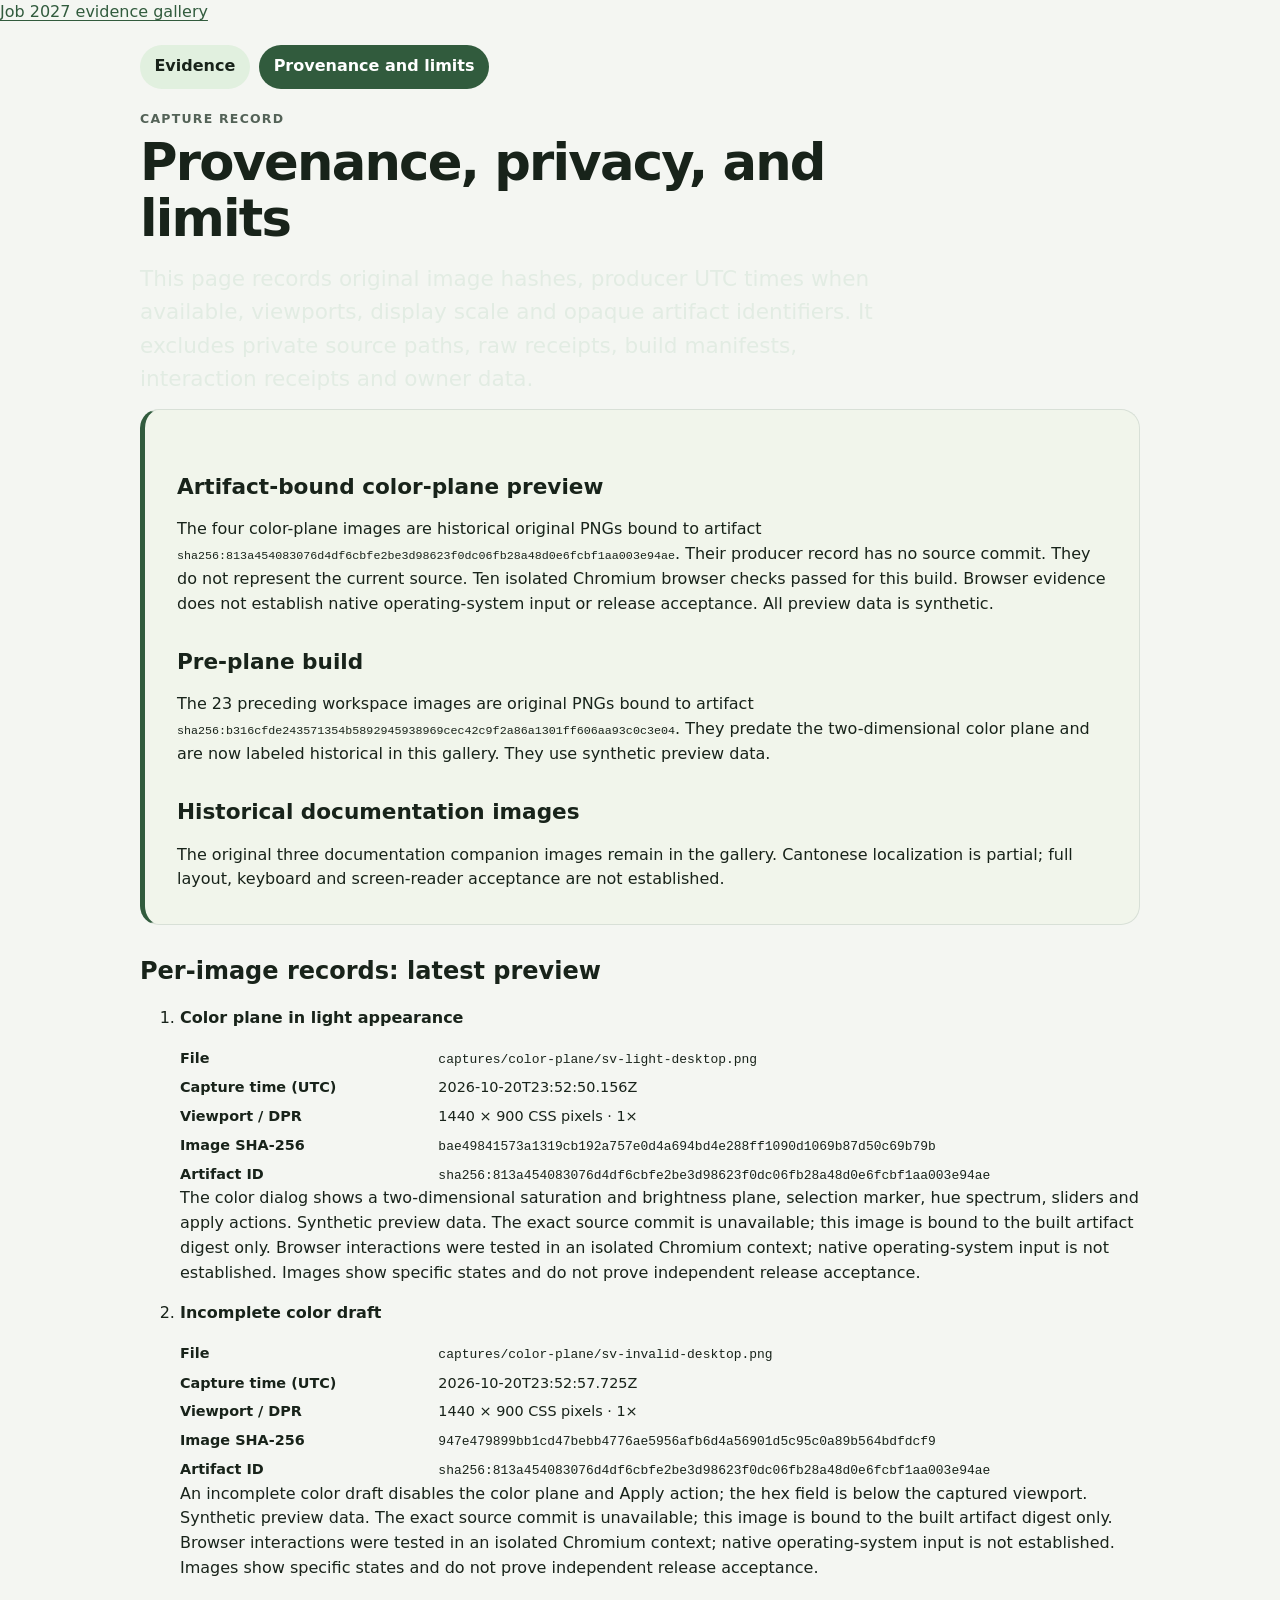
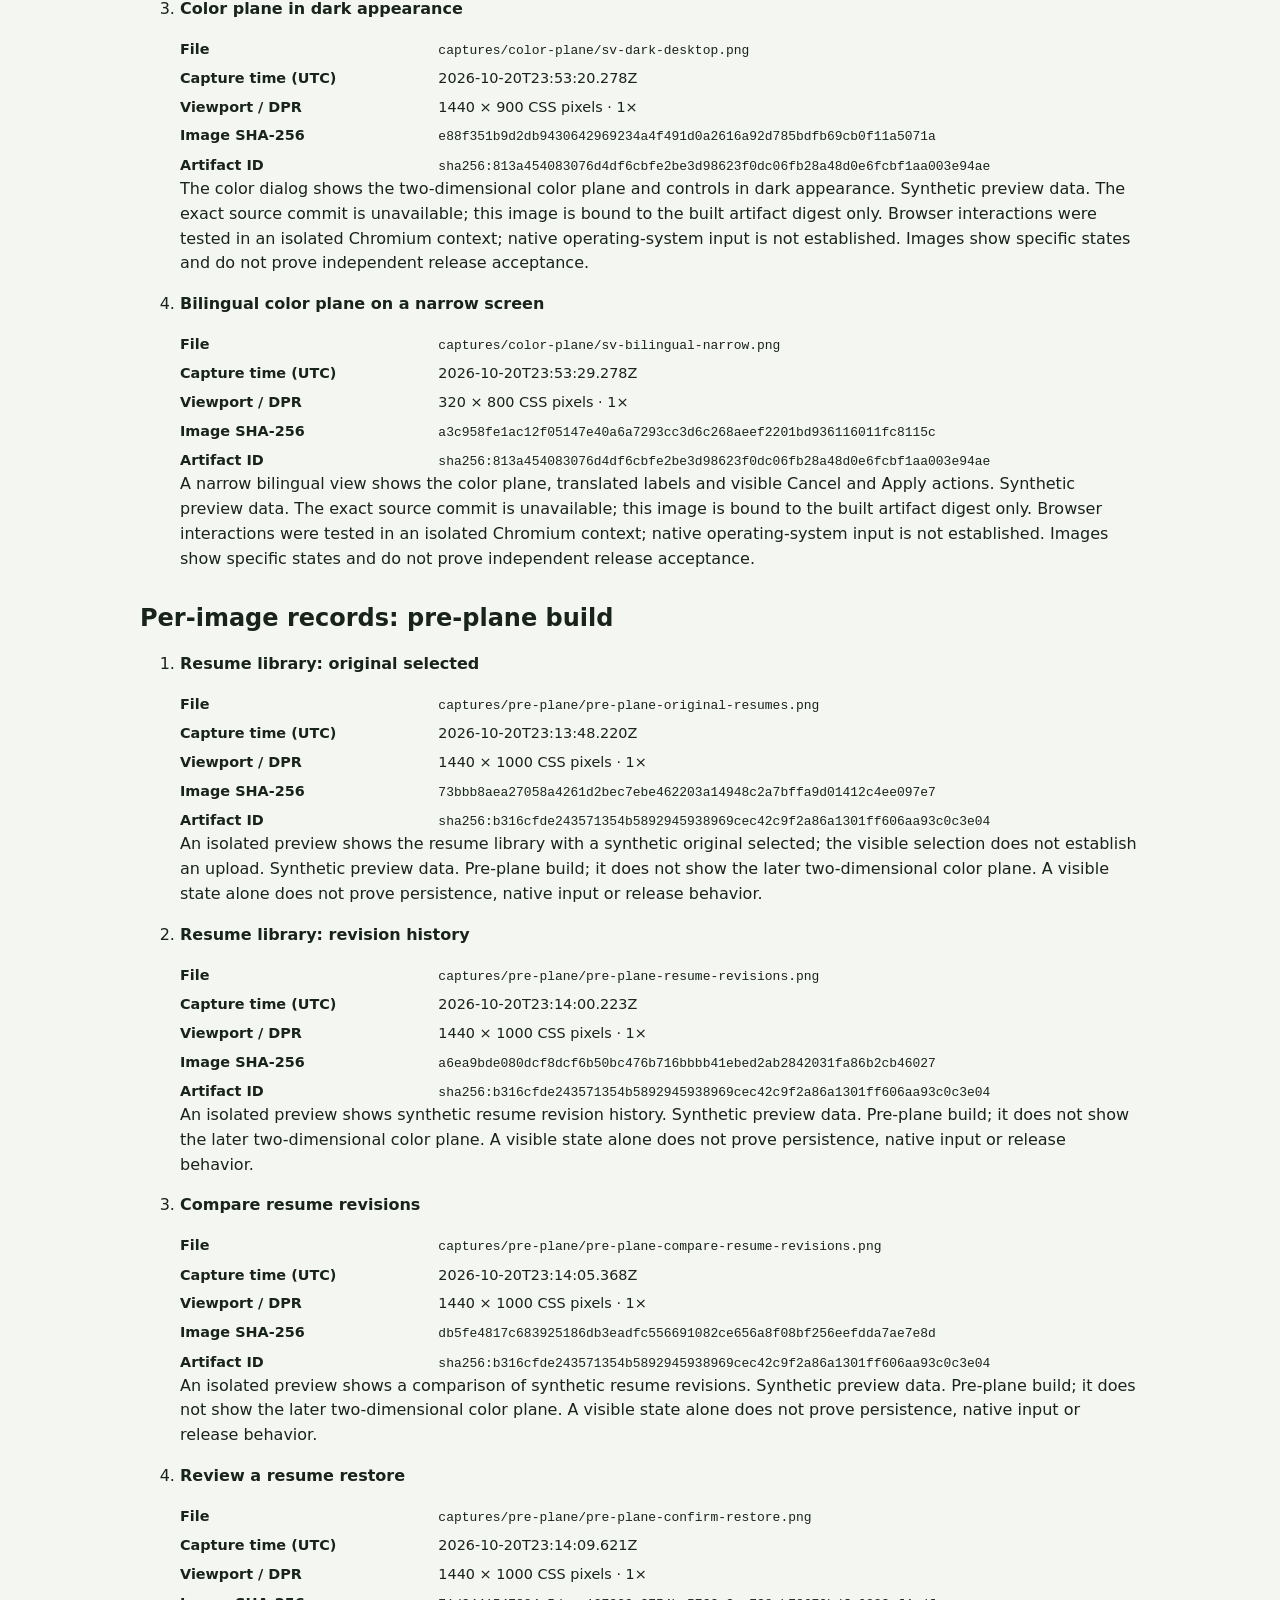
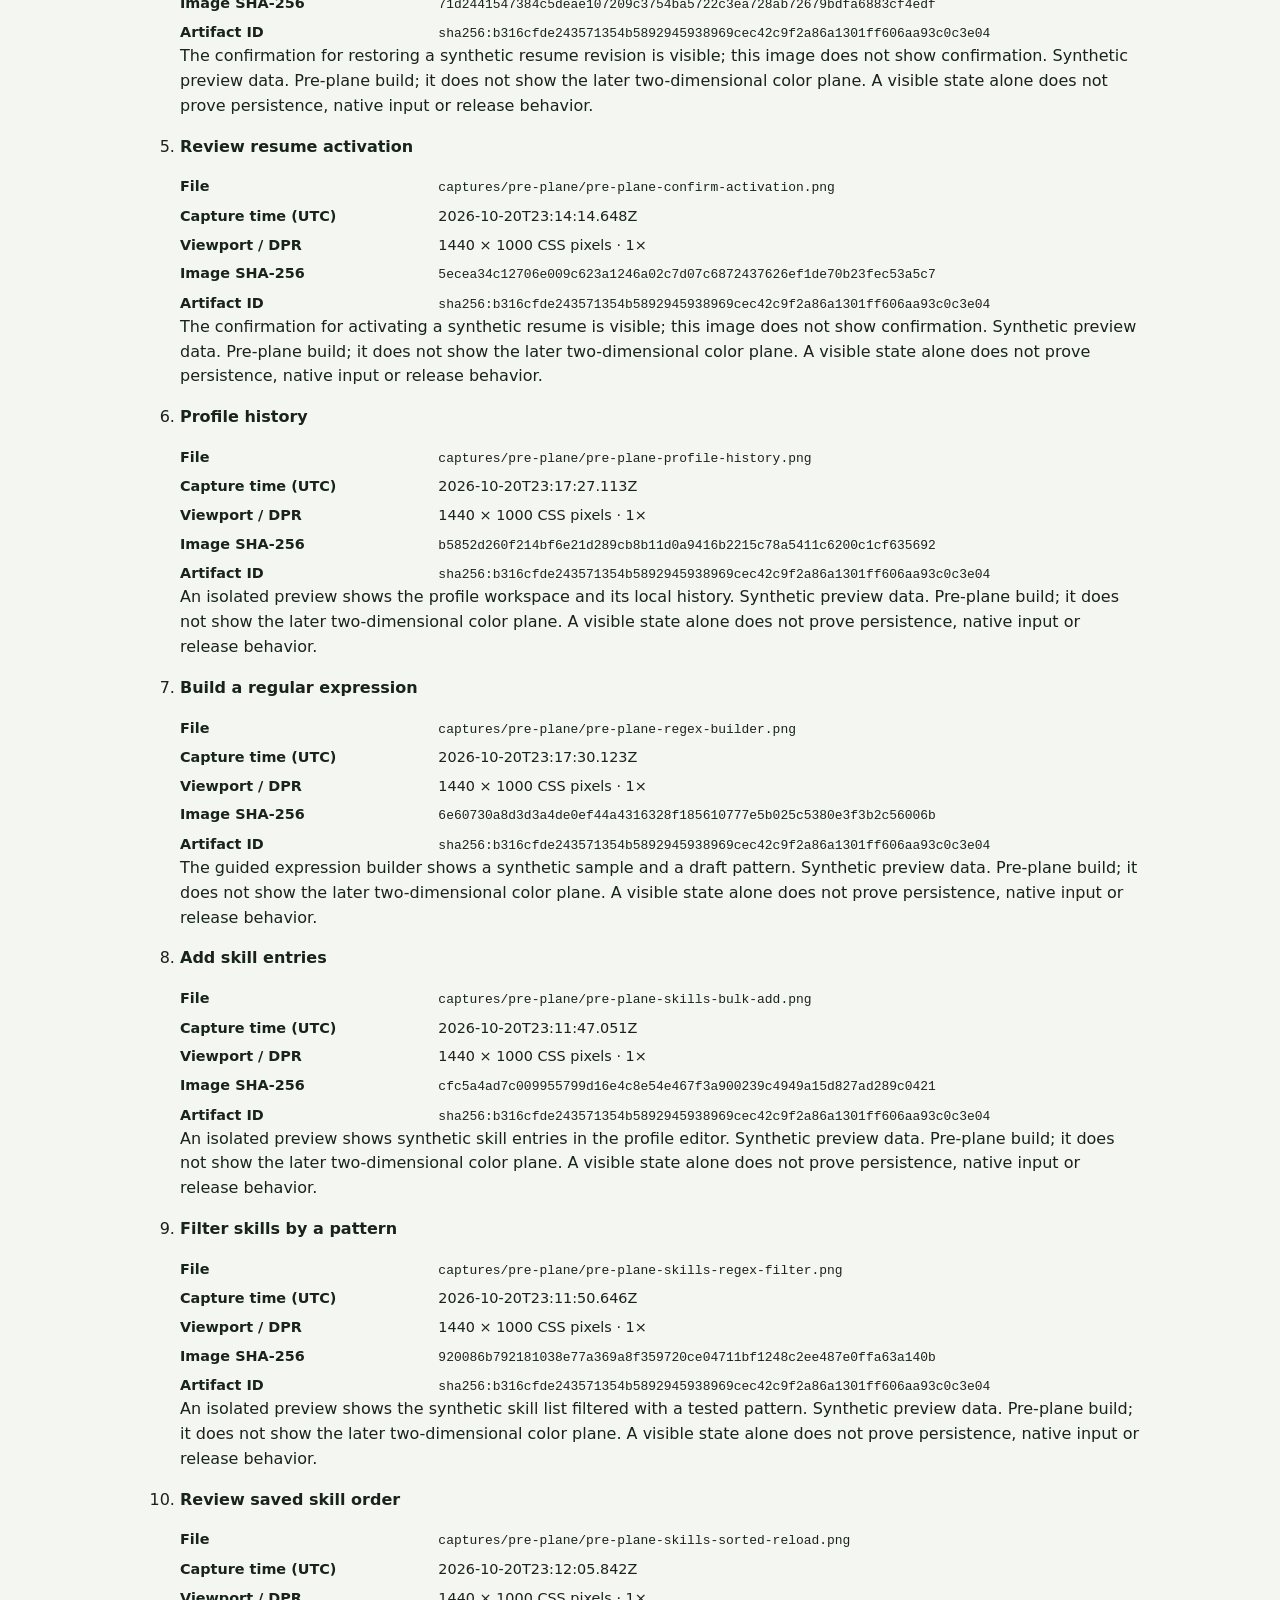
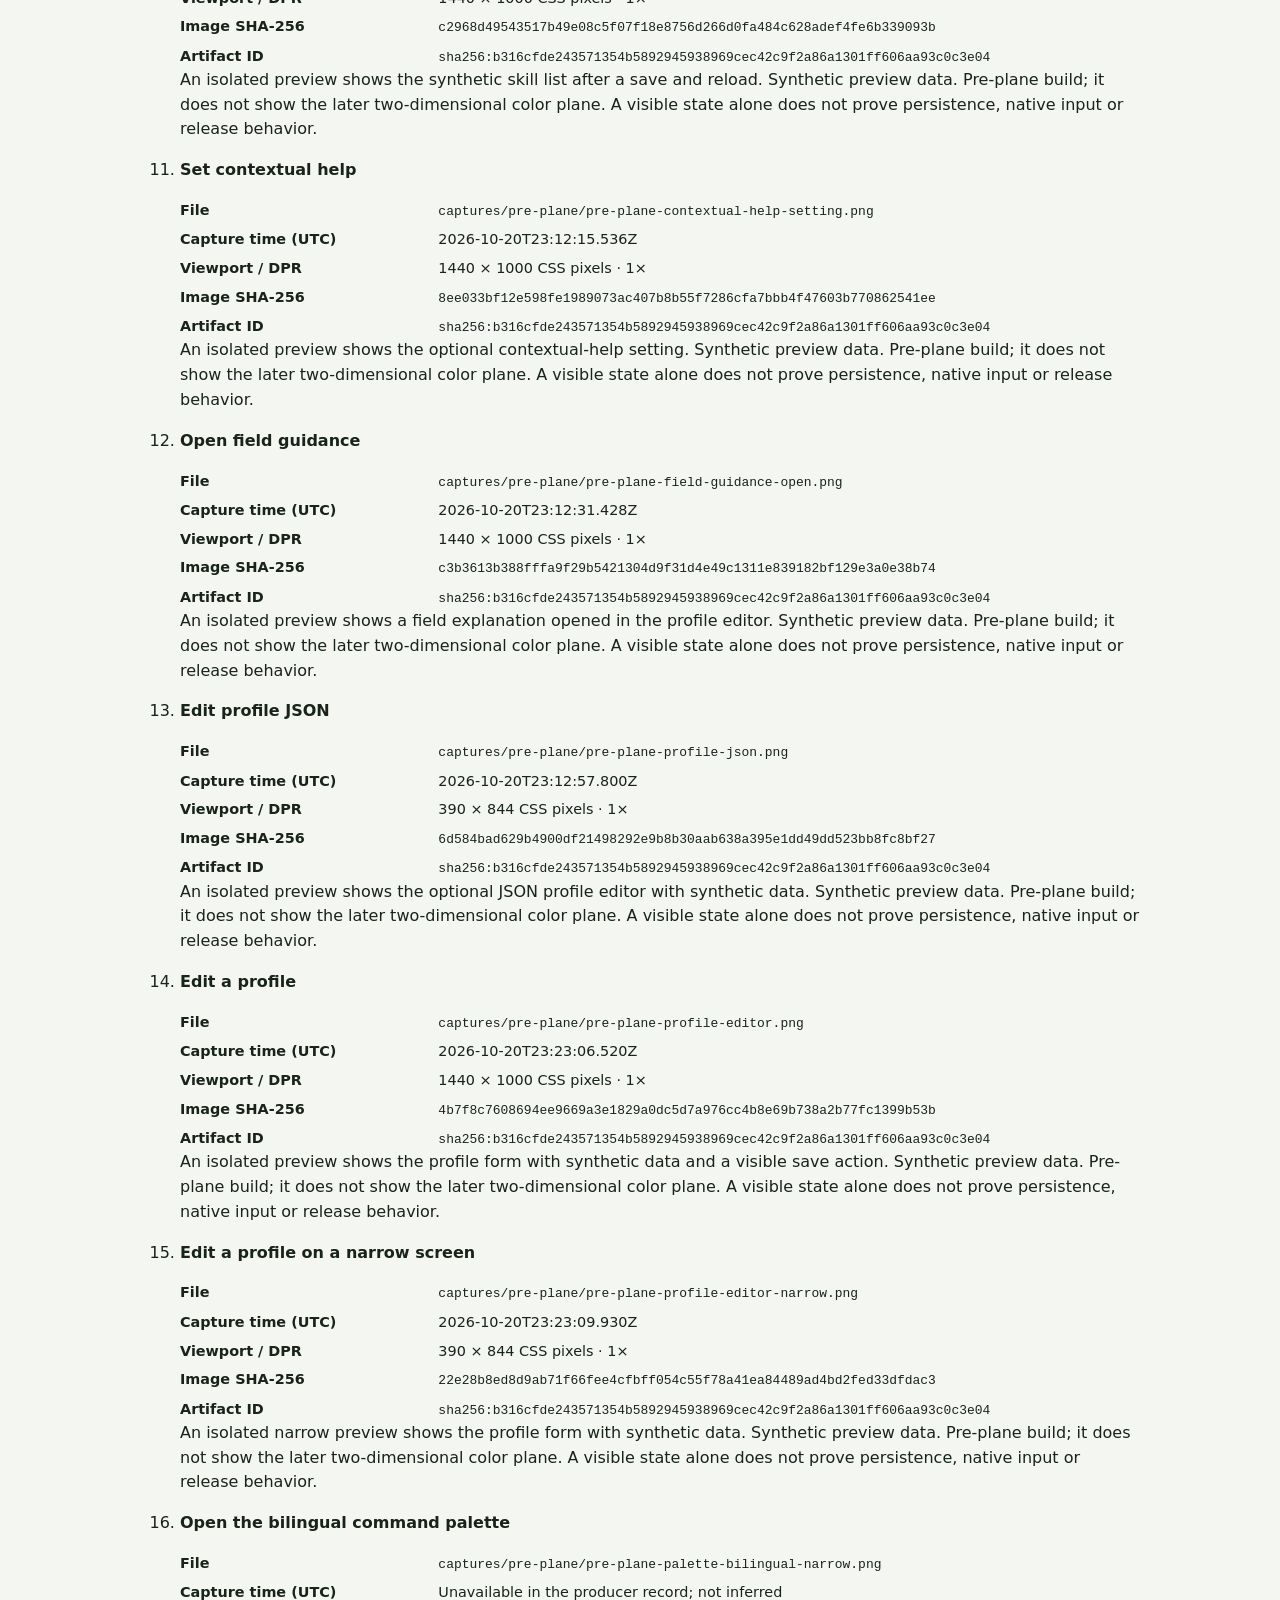
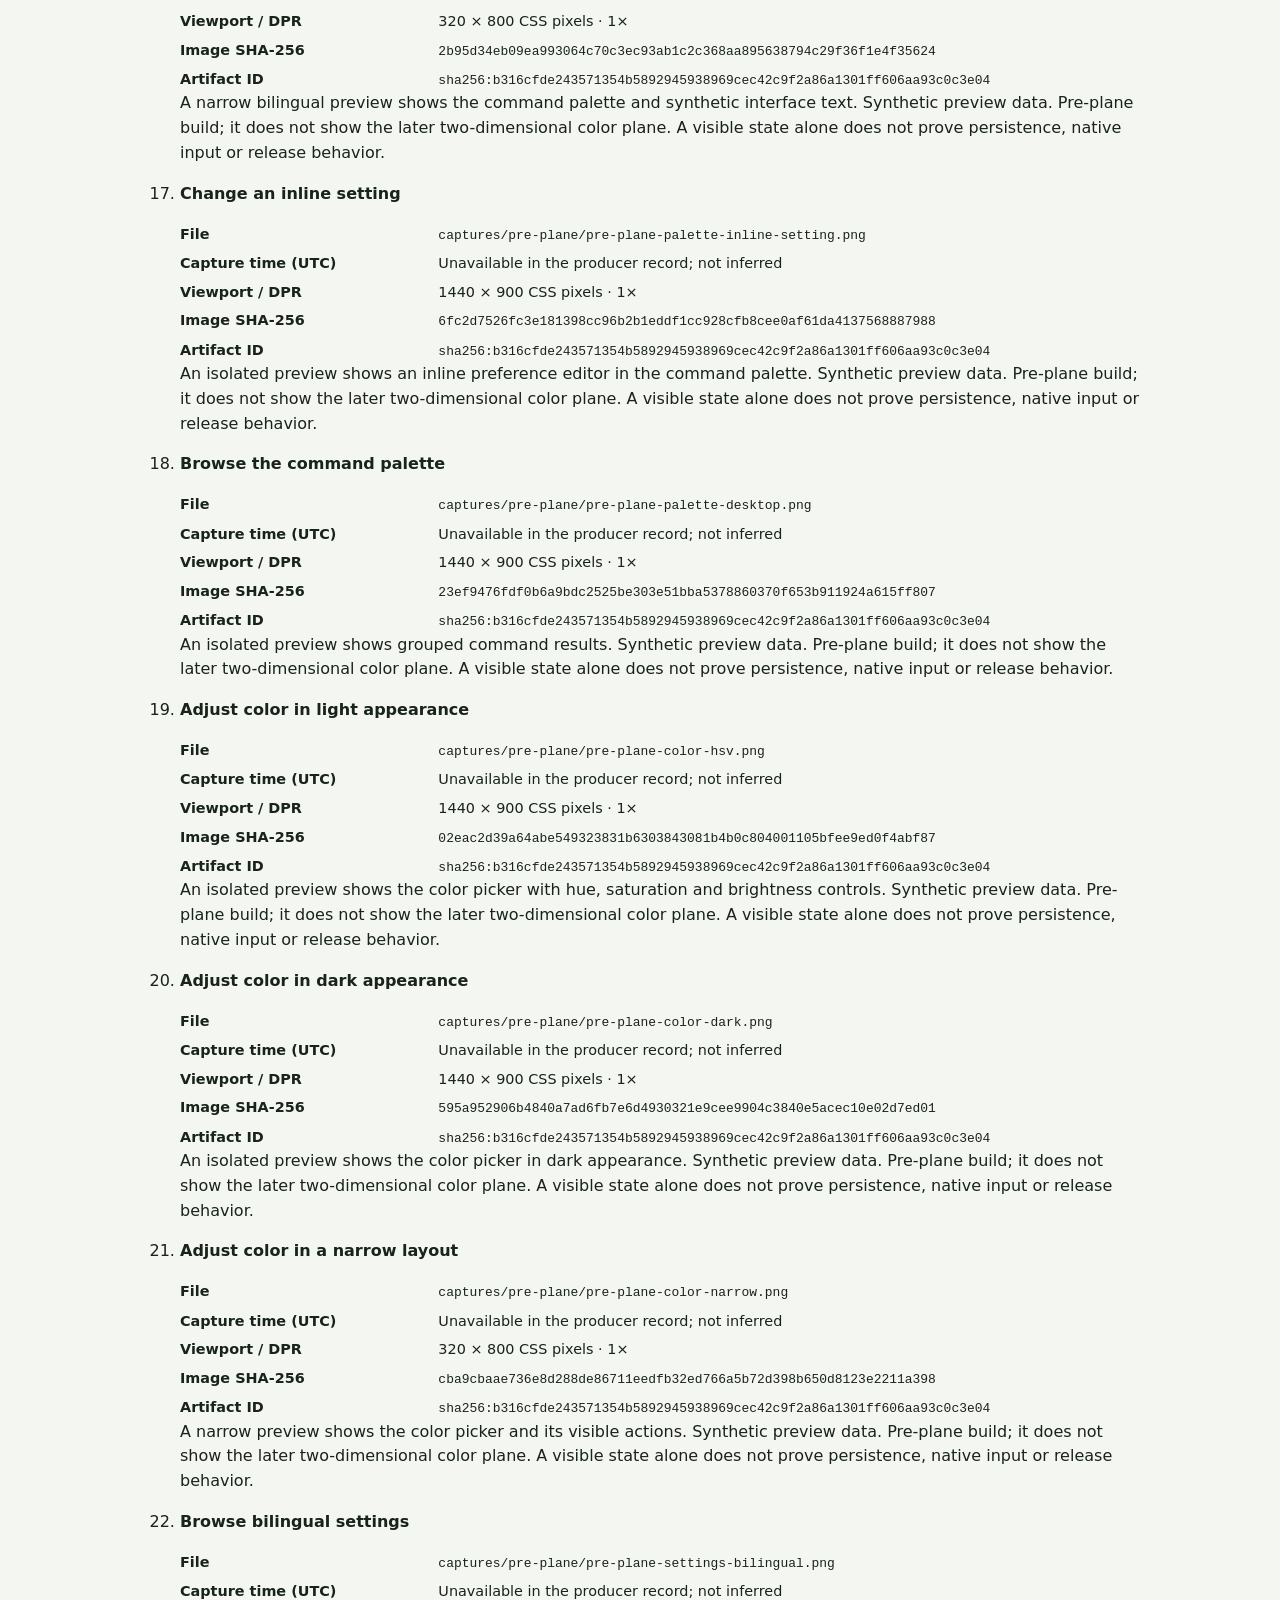
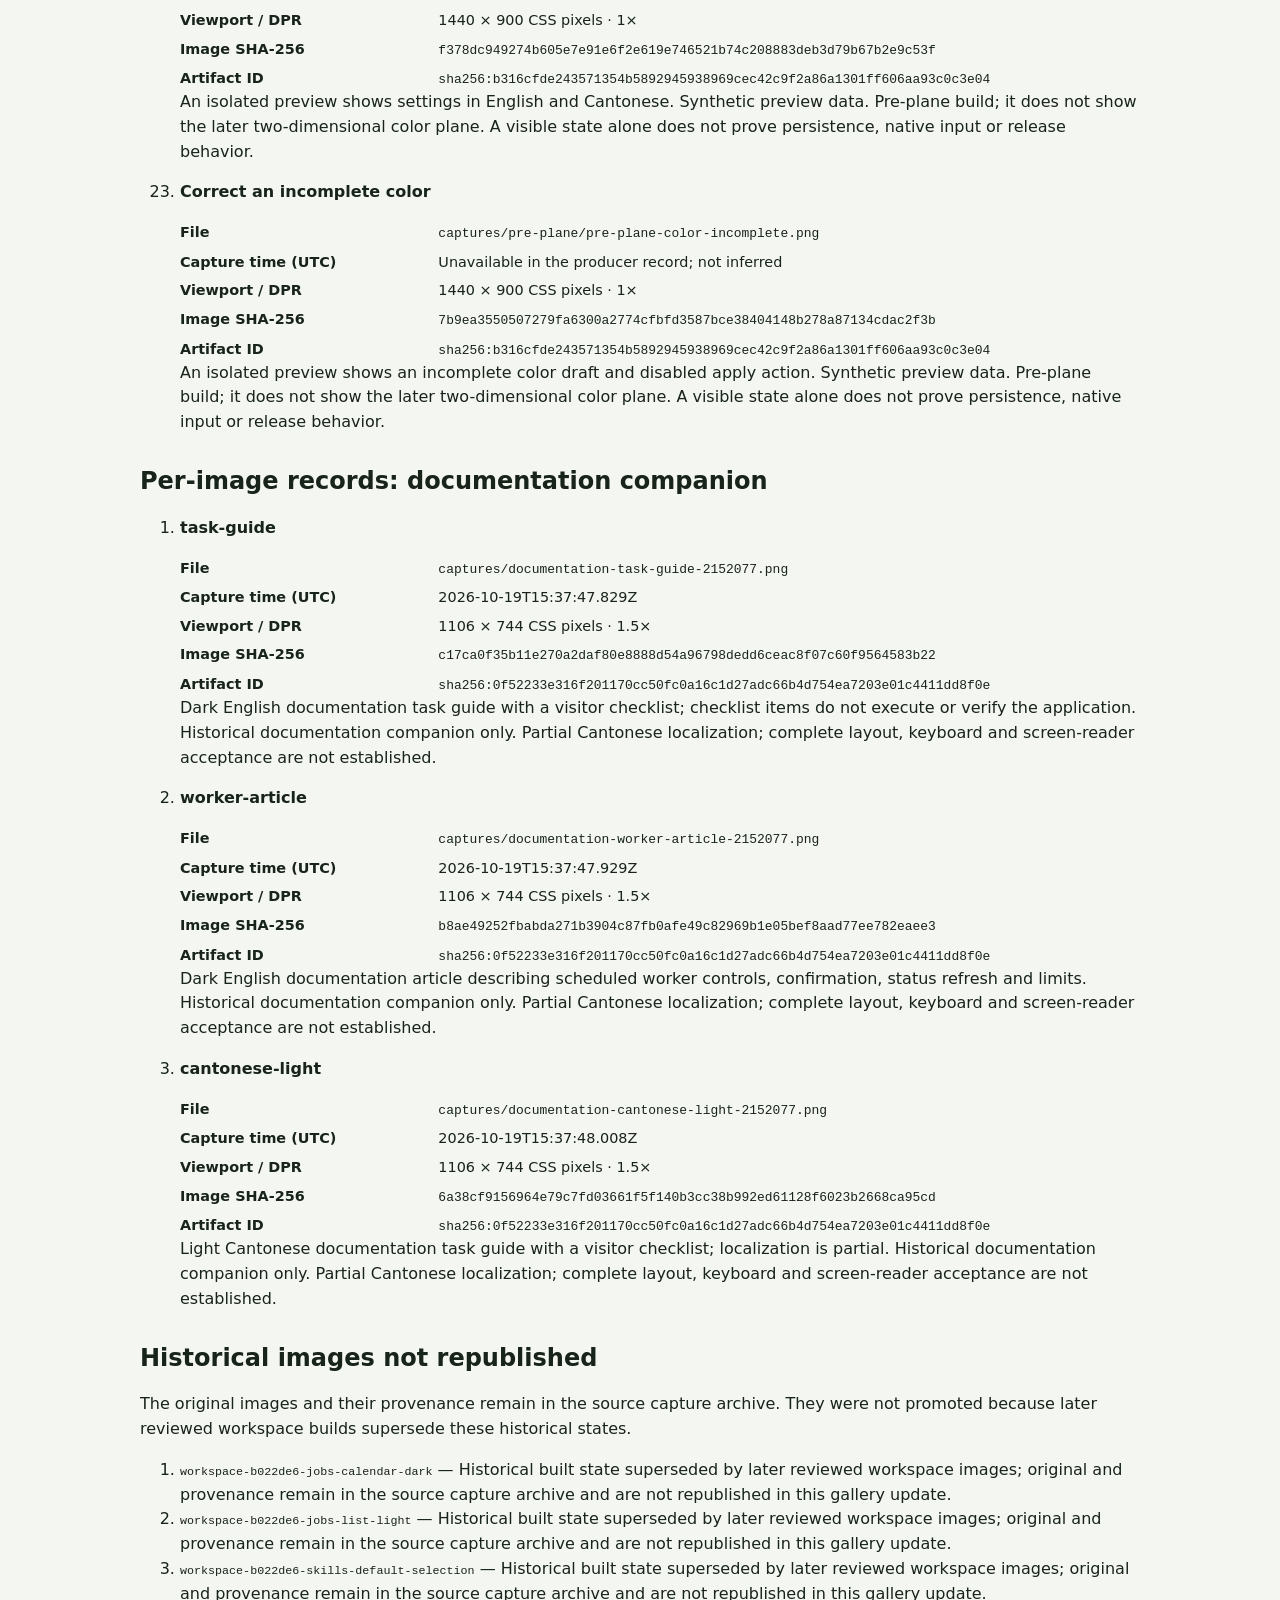
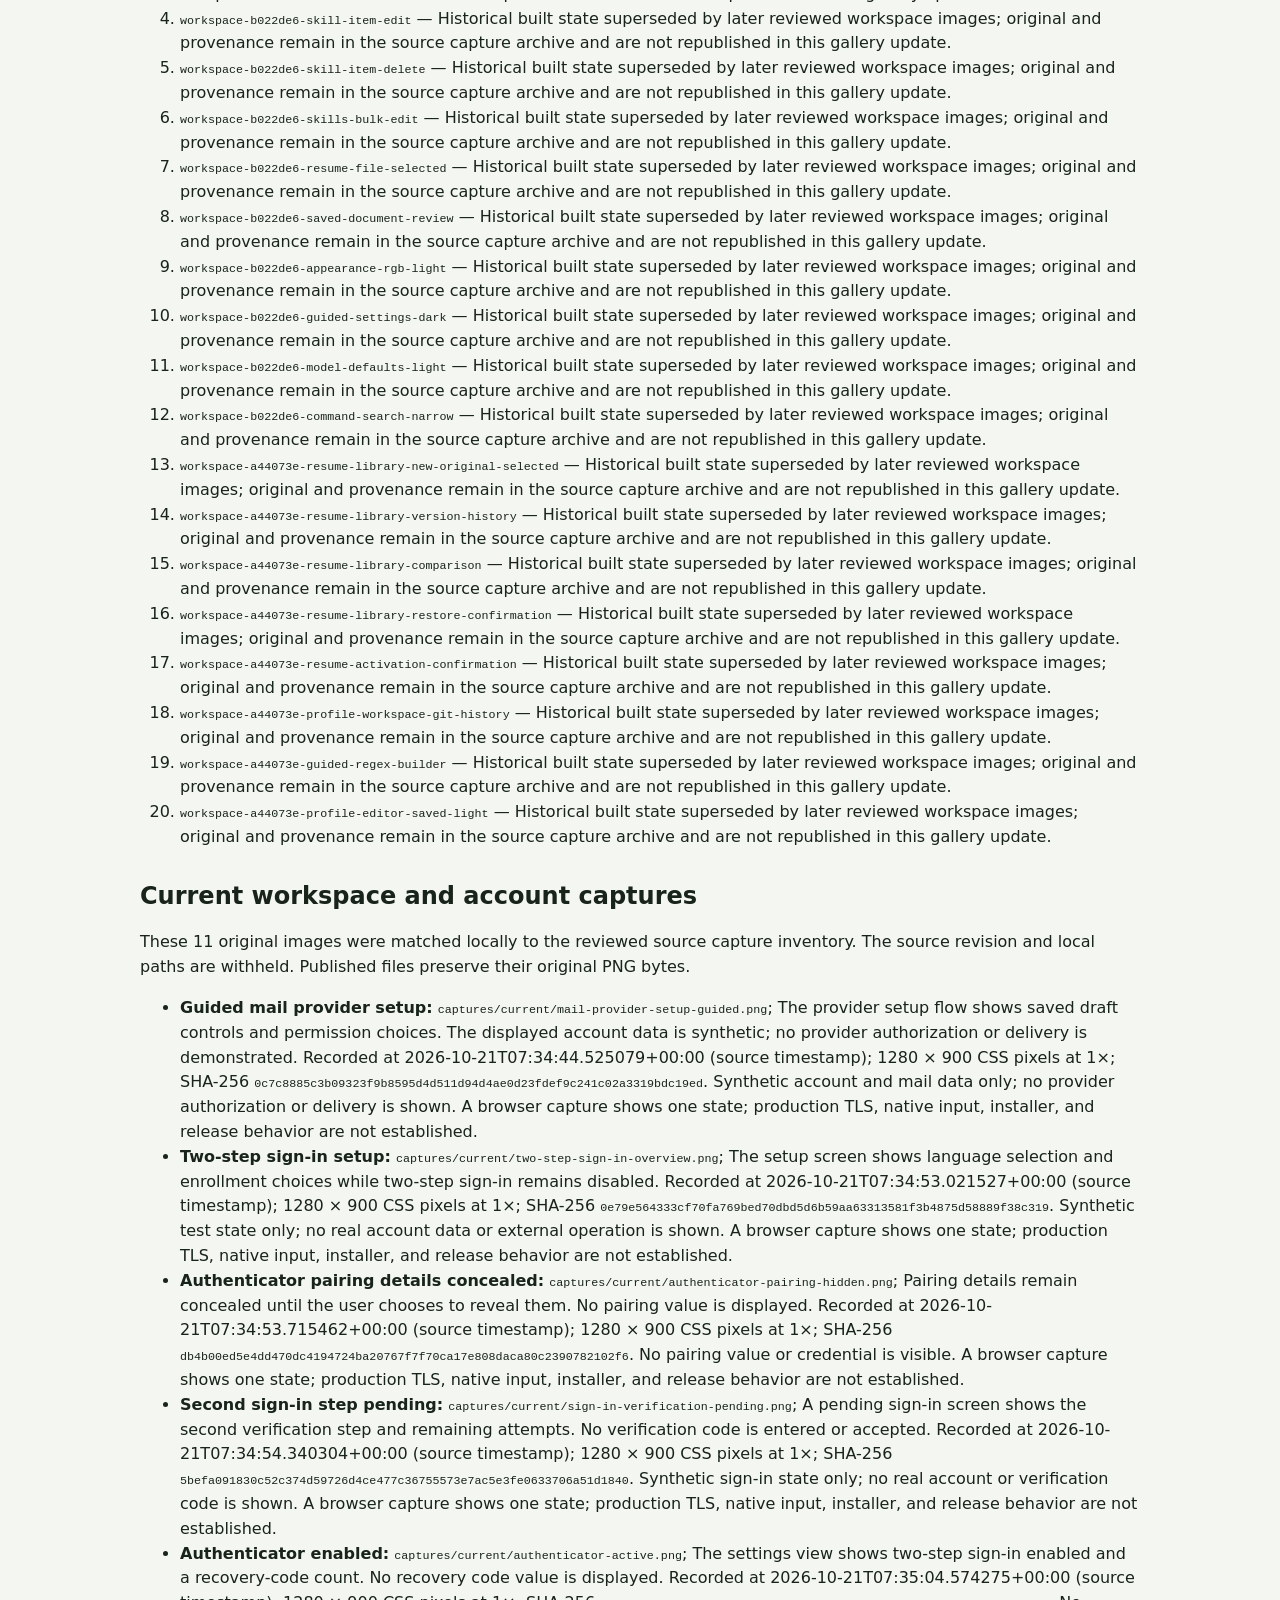
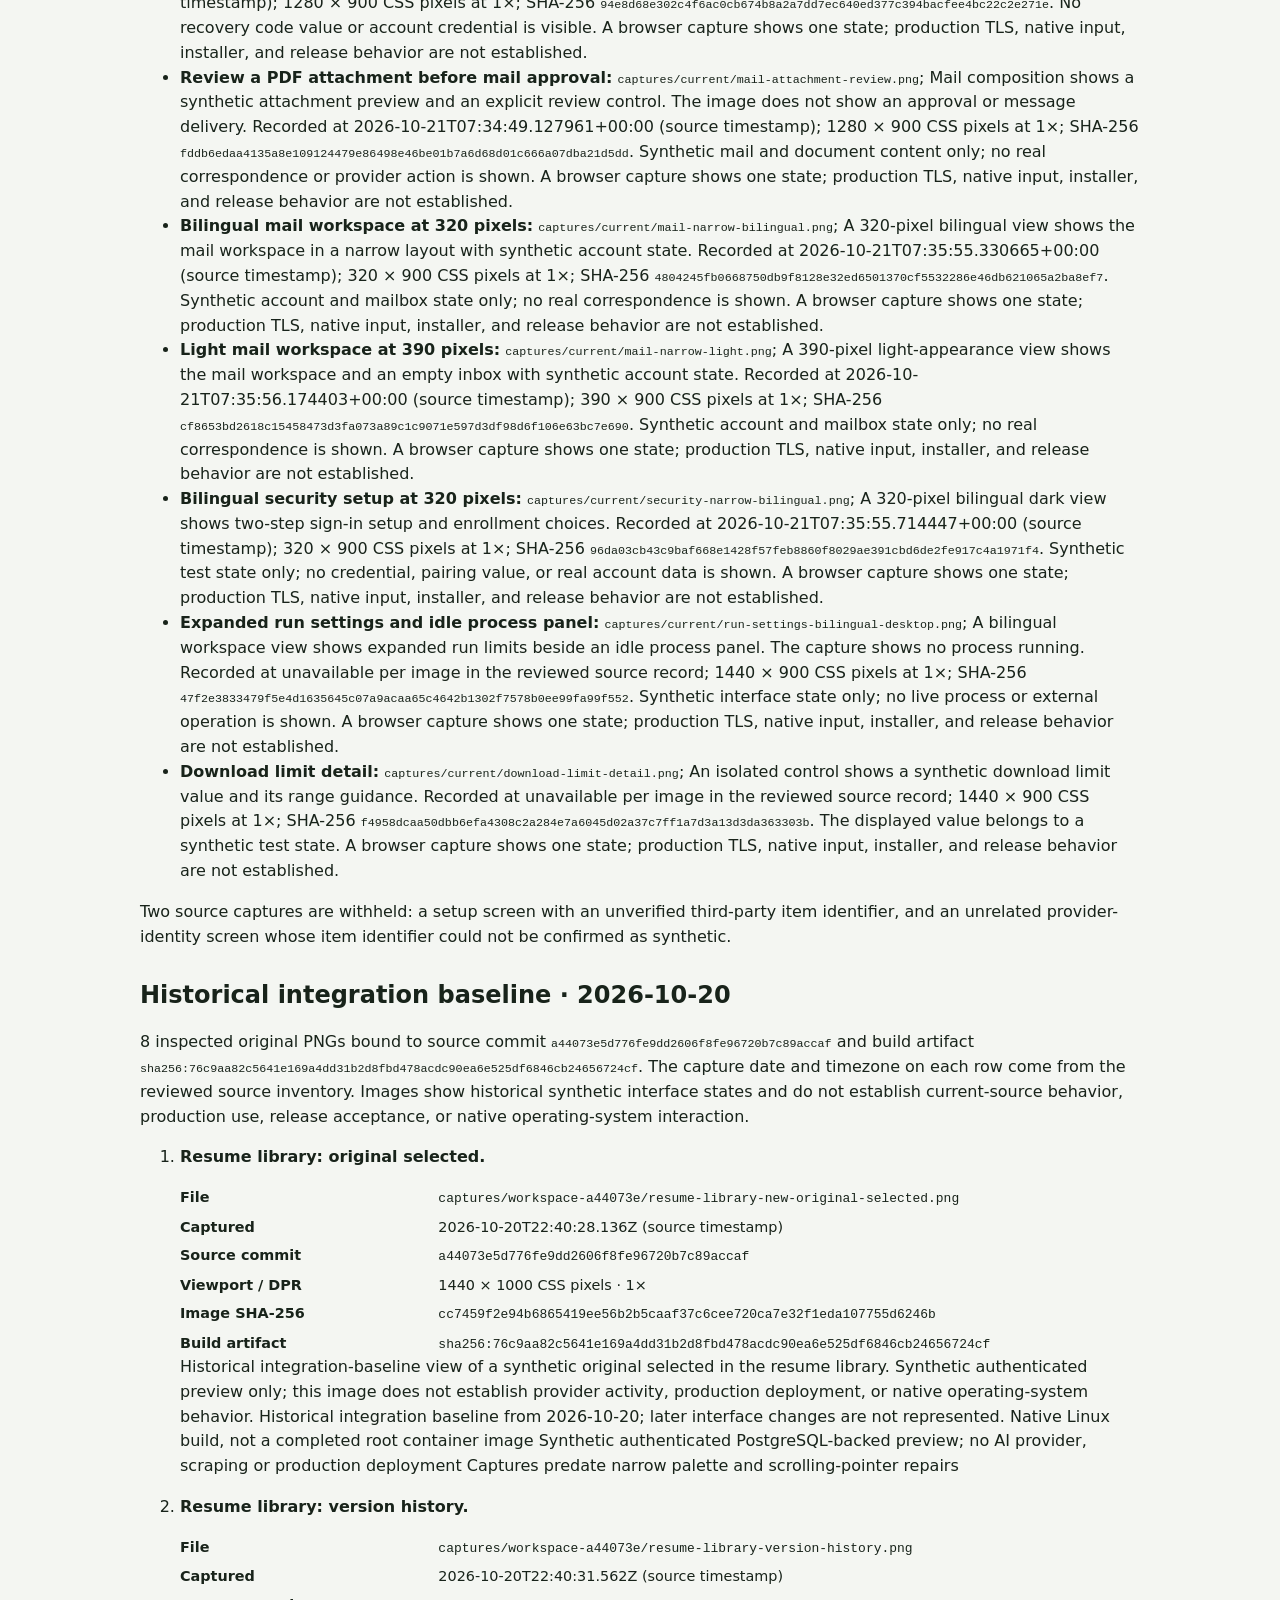
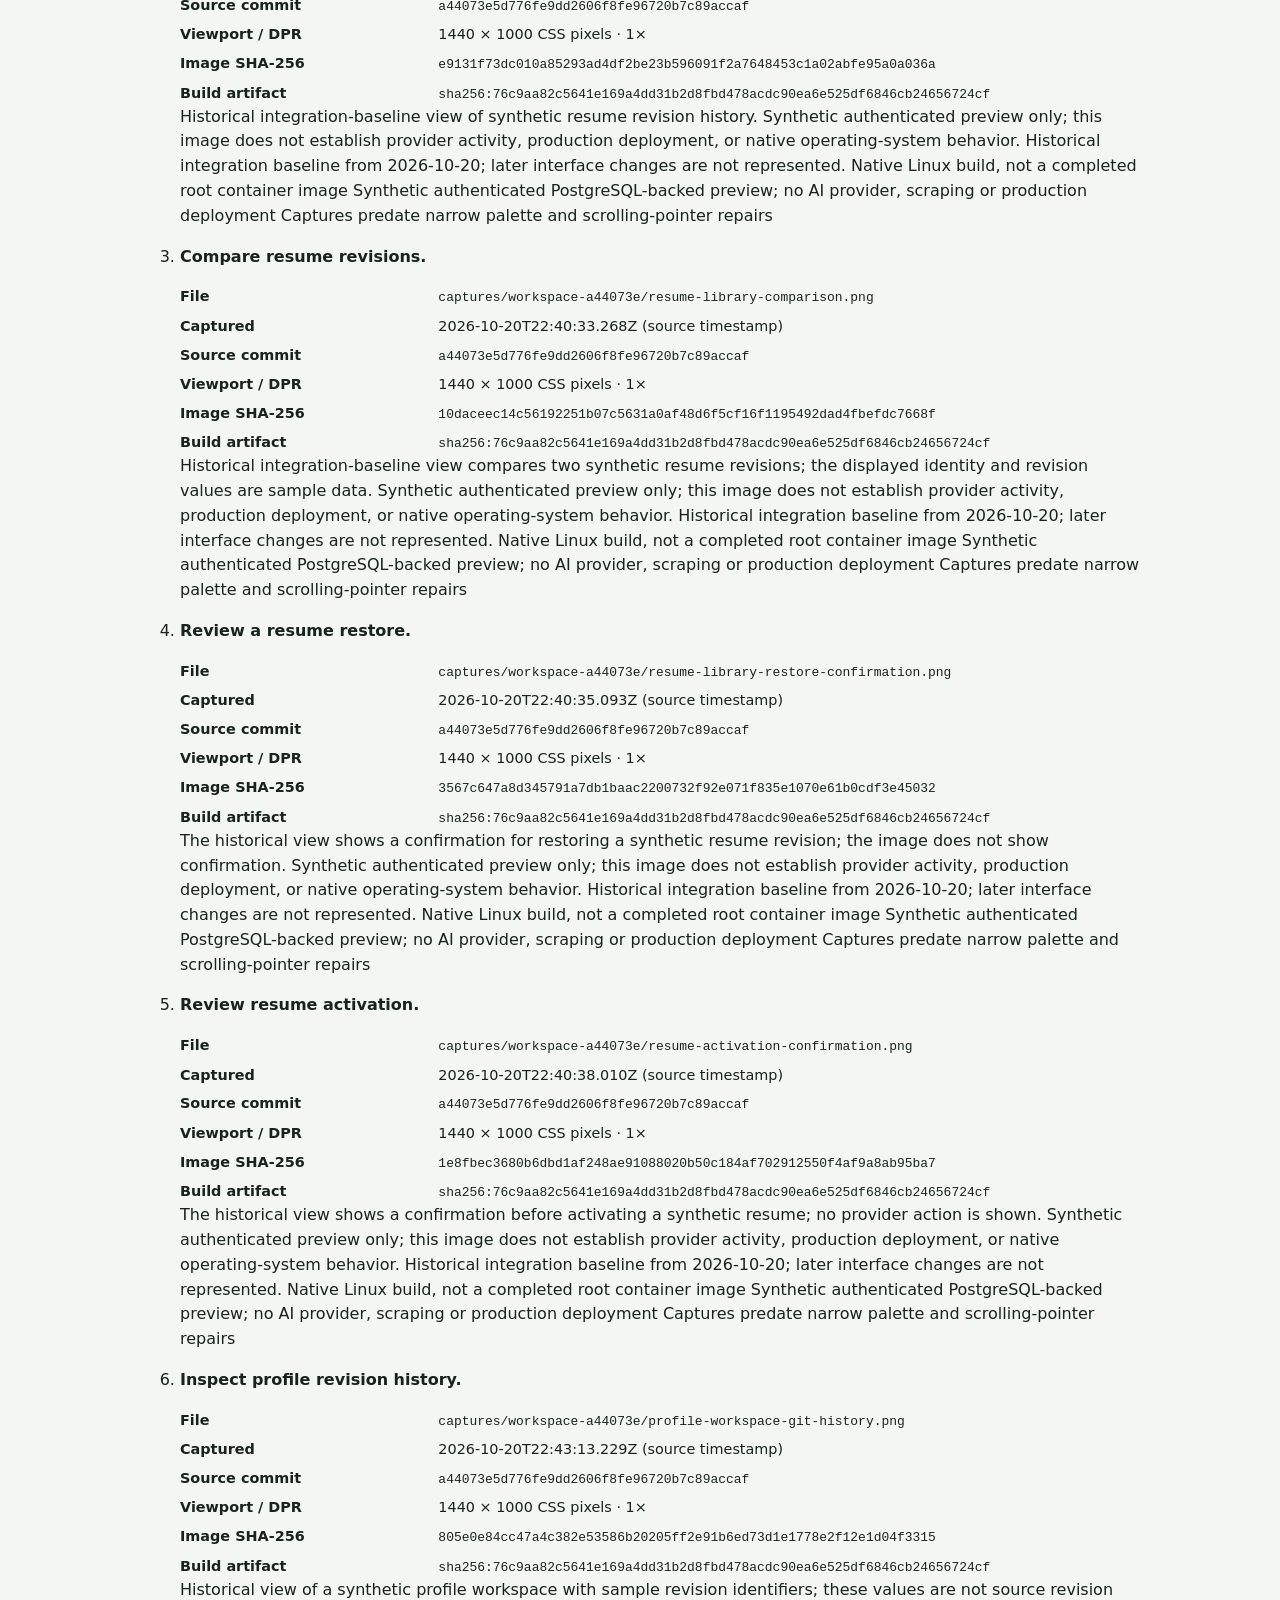
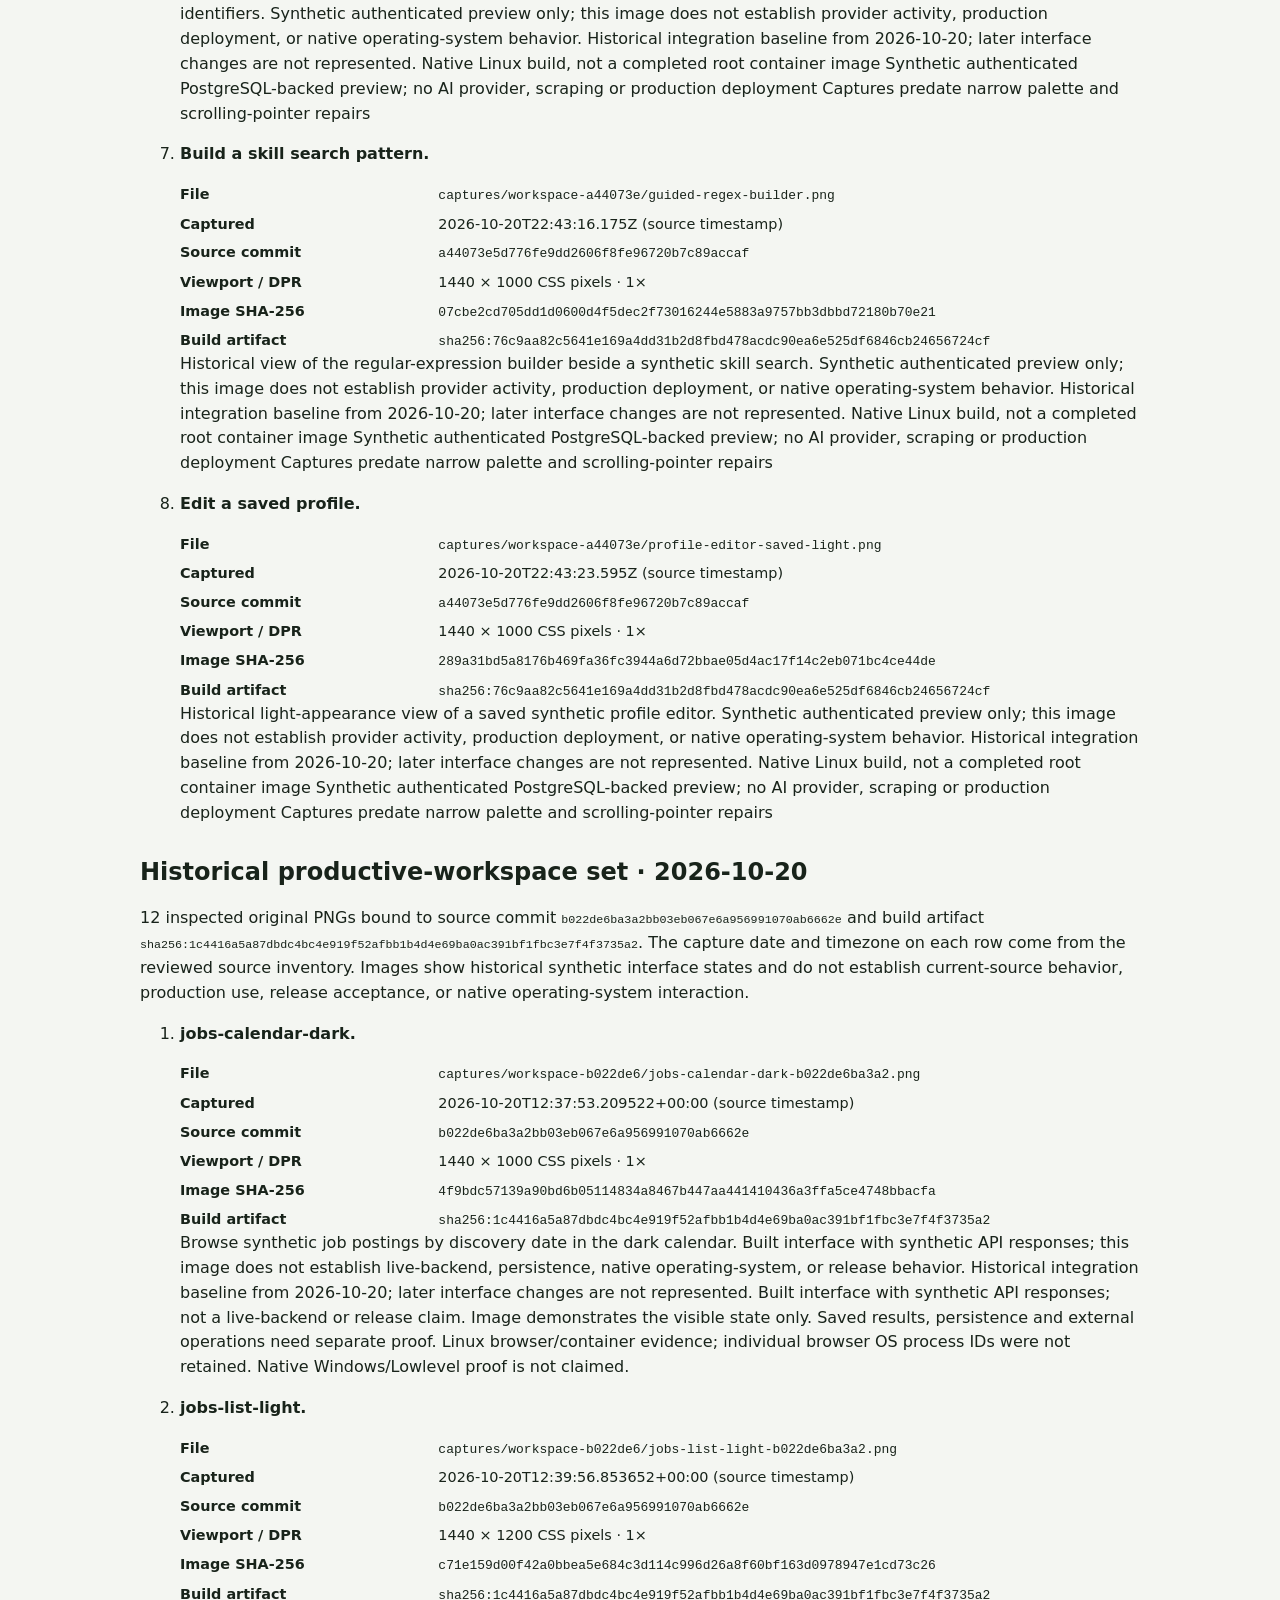
==== commit 133fdb89: "Publish historical workspace evidence Adds 20 byte-preserving images from two reviewed historical wo" ====
--- a/docs/provenance.html
+++ b/docs/provenance.html
@@ -1,61 +1 @@
-<!doctype html>
-<html lang="en">
-<head>
-  <meta charset="utf-8">
-  <meta name="viewport" content="width=device-width, initial-scale=1">
-  <meta name="description" content="Source bindings, image hashes, dates, and evidence limits for the Job 2027 gallery.">
-  <meta name="color-scheme" content="light dark">
-  <title>Provenance and limits · Job 2027 evidence</title>
-  <link rel="stylesheet" href="gallery.css">
-  <script src="gallery.js" defer></script>
-</head>
-<body>
-  <a class="skip-link" href="#main-content">Skip to provenance</a>
-  <header class="site-header compact-header"><div class="header-inner">
-    <p class="eyebrow">Capture records</p><h1>Provenance and limits</h1>
-    <p class="lede">Use the register to find each image's source revision, image digest, timestamp basis, dimensions, and SHA-256.</p>
-    <div class="build-provenance" id="build-provenance" role="status" aria-live="polite">Version and updated-at details are unavailable until build metadata is read.</div>
-  </div></header>
-  <main class="provenance" id="main-content">
-    <nav class="page-nav" aria-label="Evidence pages">
-      <a href="./">Evidence</a><a aria-current="page" href="provenance.html">Provenance and limits</a><a href="wiki.html">Gallery guide</a>
-      <button class="theme-toggle" id="theme-toggle" type="button" aria-pressed="false" title="Select to use dark appearance">Dark appearance</button>
-    </nav>
-    <section class="notice" aria-labelledby="source-binding-title">
-      <h2 id="source-binding-title">Source binding</h2>
-      <p>The 23 latest-source images bind to revision <code>feaddaeae3e1242f4547e0335a364932378ce6b8</code> and source image digest <code>sha256:fc421f7d4a019d37e5b0eac1dc18b95123ec8d06207afc69317571ca6230e0fb</code>. The three earlier original-file-save images bind to revision <code>fb3a6a7f37ed6ad6485930cf7b6e976c2f76272c</code> and image digest <code>sha256:6fec225112ae48f30548893e00dc4c638d7470bda9768fbaf26252e6b57375c5</code>. Neither source URL nor local source path is published.</p>
-      <p>PNG files retain their original bytes. Their metadata contains no extra text fields. Every record lists the original PNG SHA-256, viewport tuple, source binding, and known limitations.</p>
-    </section>
-    <section aria-labelledby="capture-ledger-title">
-      <h2 id="capture-ledger-title">Capture register</h2>
-      <details class="filters-panel" id="filters-panel"><summary>Search and filter records <span class="active-filter-count" id="active-filter-count">No active filters</span></summary><div class="filter-body">
-        <div class="filter-grid">
-          <label class="filter-field" for="evidence-search">Search capture records<input id="evidence-search" type="search" autocomplete="off" placeholder="Try profile, wording, or a hash"></label>
-          <label class="filter-field" for="filter-category">Category<select id="filter-category"><option value="all">All categories</option><option value="profile">Profile</option><option value="product-label">Product wording</option><option value="original-files">Original file saves</option><option value="workflow-state">Workflow state</option><option value="mail">Mail</option><option value="security">Security</option><option value="appearance">Appearance</option><option value="documentation">Documentation</option><option value="workspace">Workspace</option></select></label>
-          <label class="filter-field" for="filter-theme">Appearance<select id="filter-theme"><option value="all">Any appearance</option><option value="light">Light</option><option value="dark">Dark</option><option value="unspecified">Unspecified</option></select></label>
-          <label class="filter-field" for="filter-language">Language mode<select id="filter-language"><option value="all">Any language</option><option value="English">English</option><option value="Cantonese">Cantonese</option><option value="Bilingual">Bilingual</option><option value="unspecified">Unspecified</option></select></label>
-          <label class="filter-field" for="filter-viewport">Viewport<select id="filter-viewport"><option value="all">Any viewport</option><option value="narrow">Narrow, 390 px or less</option><option value="desktop">Wider than 390 px</option><option value="unspecified">Unspecified</option></select></label>
-        </div>
-        <div class="filter-actions"><button class="button" id="clear-filters" type="button">Clear filters</button><p class="result-count" id="result-count" role="status" aria-live="polite">Loading evidence records…</p></div>
-      </div></details>
-      <p class="empty-state" id="empty-state" hidden>No records match those filters. Clear one or more filters to see the register.</p>
-      <div class="table-wrap" role="region" aria-label="Scrollable capture provenance table" tabindex="0">
-        <table id="capture-ledger"><thead><tr><th scope="col">State</th><th scope="col">Category</th><th scope="col">Appearance</th><th scope="col">Language</th><th scope="col">Recorded at</th><th scope="col">Viewport</th><th scope="col">Source revision</th><th scope="col">PNG SHA-256</th></tr></thead><tbody></tbody></table>
-      </div>
-    </section>
-    <section class="details" aria-labelledby="known-findings-title">
-      <h2 id="known-findings-title">Known findings and limits</h2>
-      <ul>
-        <li>The latest profile run's separate browser-title persistence check failed.</li>
-        <li>The terminology capture run reported failure during startup; the four images show rendered copy only.</li>
-        <li>The paused API record and ready tailoring screen could not be associated conclusively. No resume, cancel, or provider action was invoked.</li>
-        <li>Three full-page settings images were withheld because provider-configuration values could not be independently verified as safe.</li>
-        <li>The current evidence does not establish physical-device input, physical display scaling, extension behavior, full 48-tuple acceptance, production authentication or TLS, an installer, or a release.</li>
-      </ul>
-      <p>Capture timestamps with no recorded offset are shown with timezone unavailable. Historical captures with no timestamp remain unavailable; filenames and file modification times are not used to infer capture time.</p>
-    </section>
-    <p><a href="./">Return to the evidence gallery</a> · <a href="wiki.html">Read the gallery guide</a></p>
-  </main>
-  <footer><p>Job 2027 evidence gallery · <a href="https://github.com/Ding-Ding-Projects/job-2027-evidence">Public source and records</a></p></footer>
-</body>
-</html>
+<!doctype html><html lang="en"><head><meta charset="utf-8"><meta name="viewport" content="width=device-width, initial-scale=1"><meta name="color-scheme" content="light dark"><title>Provenance and limits · Job 2027 evidence</title><link rel="stylesheet" href="gallery.css"></head><body><a class="skip-link" href="#provenance">Skip to provenance</a><header class="compact-header"><a href="./">Job 2027 evidence gallery</a></header><main id="provenance" class="provenance"><nav class="page-nav" aria-label="Evidence pages"><a href="./">Evidence</a><a aria-current="page" href="provenance.html">Provenance and limits</a></nav><p class="eyebrow">Capture record</p><h1>Provenance, privacy, and limits</h1><p class="lede">This page records original image hashes, producer UTC times when available, viewports, display scale and opaque artifact identifiers. It excludes private source paths, raw receipts, build manifests, interaction receipts and owner data.</p><section class="notice"><h2>Artifact-bound color-plane preview</h2><p>The four color-plane images are historical original PNGs bound to artifact <code>sha256:813a454083076d4df6cbfe2be3d98623f0dc06fb28a48d0e6fcbf1aa003e94ae</code>. Their producer record has no source commit. They do not represent the current source. Ten isolated Chromium browser checks passed for this build. Browser evidence does not establish native operating-system input or release acceptance. All preview data is synthetic.</p><h2>Pre-plane build</h2><p>The 23 preceding workspace images are original PNGs bound to artifact <code>sha256:b316cfde243571354b5892945938969cec42c9f2a86a1301ff606aa93c0c3e04</code>. They predate the two-dimensional color plane and are now labeled historical in this gallery. They use synthetic preview data.</p><h2>Historical documentation images</h2><p>The original three documentation companion images remain in the gallery. Cantonese localization is partial; full layout, keyboard and screen-reader acceptance are not established.</p></section><section><h2>Per-image records: latest preview</h2><ol><li><strong>Color plane in light appearance</strong><dl><dt>File</dt><dd><code>captures/color-plane/sv-light-desktop.png</code></dd><dt>Capture time (UTC)</dt><dd>2026-10-20T23:52:50.156Z</dd><dt>Viewport / DPR</dt><dd>1440 × 900 CSS pixels · 1×</dd><dt>Image SHA-256</dt><dd><code>bae49841573a1319cb192a757e0d4a694bd4e288ff1090d1069b87d50c69b79b</code></dd><dt>Artifact ID</dt><dd><code>sha256:813a454083076d4df6cbfe2be3d98623f0dc06fb28a48d0e6fcbf1aa003e94ae</code></dd></dl><p>The color dialog shows a two-dimensional saturation and brightness plane, selection marker, hue spectrum, sliders and apply actions. Synthetic preview data. The exact source commit is unavailable; this image is bound to the built artifact digest only. Browser interactions were tested in an isolated Chromium context; native operating-system input is not established. Images show specific states and do not prove independent release acceptance.</p></li><li><strong>Incomplete color draft</strong><dl><dt>File</dt><dd><code>captures/color-plane/sv-invalid-desktop.png</code></dd><dt>Capture time (UTC)</dt><dd>2026-10-20T23:52:57.725Z</dd><dt>Viewport / DPR</dt><dd>1440 × 900 CSS pixels · 1×</dd><dt>Image SHA-256</dt><dd><code>947e479899bb1cd47bebb4776ae5956afb6d4a56901d5c95c0a89b564bdfdcf9</code></dd><dt>Artifact ID</dt><dd><code>sha256:813a454083076d4df6cbfe2be3d98623f0dc06fb28a48d0e6fcbf1aa003e94ae</code></dd></dl><p>An incomplete color draft disables the color plane and Apply action; the hex field is below the captured viewport. Synthetic preview data. The exact source commit is unavailable; this image is bound to the built artifact digest only. Browser interactions were tested in an isolated Chromium context; native operating-system input is not established. Images show specific states and do not prove independent release acceptance.</p></li><li><strong>Color plane in dark appearance</strong><dl><dt>File</dt><dd><code>captures/color-plane/sv-dark-desktop.png</code></dd><dt>Capture time (UTC)</dt><dd>2026-10-20T23:53:20.278Z</dd><dt>Viewport / DPR</dt><dd>1440 × 900 CSS pixels · 1×</dd><dt>Image SHA-256</dt><dd><code>e88f351b9d2db9430642969234a4f491d0a2616a92d785bdfb69cb0f11a5071a</code></dd><dt>Artifact ID</dt><dd><code>sha256:813a454083076d4df6cbfe2be3d98623f0dc06fb28a48d0e6fcbf1aa003e94ae</code></dd></dl><p>The color dialog shows the two-dimensional color plane and controls in dark appearance. Synthetic preview data. The exact source commit is unavailable; this image is bound to the built artifact digest only. Browser interactions were tested in an isolated Chromium context; native operating-system input is not established. Images show specific states and do not prove independent release acceptance.</p></li><li><strong>Bilingual color plane on a narrow screen</strong><dl><dt>File</dt><dd><code>captures/color-plane/sv-bilingual-narrow.png</code></dd><dt>Capture time (UTC)</dt><dd>2026-10-20T23:53:29.278Z</dd><dt>Viewport / DPR</dt><dd>320 × 800 CSS pixels · 1×</dd><dt>Image SHA-256</dt><dd><code>a3c958fe1ac12f05147e40a6a7293cc3d6c268aeef2201bd936116011fc8115c</code></dd><dt>Artifact ID</dt><dd><code>sha256:813a454083076d4df6cbfe2be3d98623f0dc06fb28a48d0e6fcbf1aa003e94ae</code></dd></dl><p>A narrow bilingual view shows the color plane, translated labels and visible Cancel and Apply actions. Synthetic preview data. The exact source commit is unavailable; this image is bound to the built artifact digest only. Browser interactions were tested in an isolated Chromium context; native operating-system input is not established. Images show specific states and do not prove independent release acceptance.</p></li></ol></section><section><h2>Per-image records: pre-plane build</h2><ol><li><strong>Resume library: original selected</strong><dl><dt>File</dt><dd><code>captures/pre-plane/pre-plane-original-resumes.png</code></dd><dt>Capture time (UTC)</dt><dd>2026-10-20T23:13:48.220Z</dd><dt>Viewport / DPR</dt><dd>1440 × 1000 CSS pixels · 1×</dd><dt>Image SHA-256</dt><dd><code>73bbb8aea27058a4261d2bec7ebe462203a14948c2a7bffa9d01412c4ee097e7</code></dd><dt>Artifact ID</dt><dd><code>sha256:b316cfde243571354b5892945938969cec42c9f2a86a1301ff606aa93c0c3e04</code></dd></dl><p>An isolated preview shows the resume library with a synthetic original selected; the visible selection does not establish an upload. Synthetic preview data. Pre-plane build; it does not show the later two-dimensional color plane. A visible state alone does not prove persistence, native input or release behavior.</p></li><li><strong>Resume library: revision history</strong><dl><dt>File</dt><dd><code>captures/pre-plane/pre-plane-resume-revisions.png</code></dd><dt>Capture time (UTC)</dt><dd>2026-10-20T23:14:00.223Z</dd><dt>Viewport / DPR</dt><dd>1440 × 1000 CSS pixels · 1×</dd><dt>Image SHA-256</dt><dd><code>a6ea9bde080dcf8dcf6b50bc476b716bbbb41ebed2ab2842031fa86b2cb46027</code></dd><dt>Artifact ID</dt><dd><code>sha256:b316cfde243571354b5892945938969cec42c9f2a86a1301ff606aa93c0c3e04</code></dd></dl><p>An isolated preview shows synthetic resume revision history. Synthetic preview data. Pre-plane build; it does not show the later two-dimensional color plane. A visible state alone does not prove persistence, native input or release behavior.</p></li><li><strong>Compare resume revisions</strong><dl><dt>File</dt><dd><code>captures/pre-plane/pre-plane-compare-resume-revisions.png</code></dd><dt>Capture time (UTC)</dt><dd>2026-10-20T23:14:05.368Z</dd><dt>Viewport / DPR</dt><dd>1440 × 1000 CSS pixels · 1×</dd><dt>Image SHA-256</dt><dd><code>db5fe4817c683925186db3eadfc556691082ce656a8f08bf256eefdda7ae7e8d</code></dd><dt>Artifact ID</dt><dd><code>sha256:b316cfde243571354b5892945938969cec42c9f2a86a1301ff606aa93c0c3e04</code></dd></dl><p>An isolated preview shows a comparison of synthetic resume revisions. Synthetic preview data. Pre-plane build; it does not show the later two-dimensional color plane. A visible state alone does not prove persistence, native input or release behavior.</p></li><li><strong>Review a resume restore</strong><dl><dt>File</dt><dd><code>captures/pre-plane/pre-plane-confirm-restore.png</code></dd><dt>Capture time (UTC)</dt><dd>2026-10-20T23:14:09.621Z</dd><dt>Viewport / DPR</dt><dd>1440 × 1000 CSS pixels · 1×</dd><dt>Image SHA-256</dt><dd><code>71d2441547384c5deae107209c3754ba5722c3ea728ab72679bdfa6883cf4edf</code></dd><dt>Artifact ID</dt><dd><code>sha256:b316cfde243571354b5892945938969cec42c9f2a86a1301ff606aa93c0c3e04</code></dd></dl><p>The confirmation for restoring a synthetic resume revision is visible; this image does not show confirmation. Synthetic preview data. Pre-plane build; it does not show the later two-dimensional color plane. A visible state alone does not prove persistence, native input or release behavior.</p></li><li><strong>Review resume activation</strong><dl><dt>File</dt><dd><code>captures/pre-plane/pre-plane-confirm-activation.png</code></dd><dt>Capture time (UTC)</dt><dd>2026-10-20T23:14:14.648Z</dd><dt>Viewport / DPR</dt><dd>1440 × 1000 CSS pixels · 1×</dd><dt>Image SHA-256</dt><dd><code>5ecea34c12706e009c623a1246a02c7d07c6872437626ef1de70b23fec53a5c7</code></dd><dt>Artifact ID</dt><dd><code>sha256:b316cfde243571354b5892945938969cec42c9f2a86a1301ff606aa93c0c3e04</code></dd></dl><p>The confirmation for activating a synthetic resume is visible; this image does not show confirmation. Synthetic preview data. Pre-plane build; it does not show the later two-dimensional color plane. A visible state alone does not prove persistence, native input or release behavior.</p></li><li><strong>Profile history</strong><dl><dt>File</dt><dd><code>captures/pre-plane/pre-plane-profile-history.png</code></dd><dt>Capture time (UTC)</dt><dd>2026-10-20T23:17:27.113Z</dd><dt>Viewport / DPR</dt><dd>1440 × 1000 CSS pixels · 1×</dd><dt>Image SHA-256</dt><dd><code>b5852d260f214bf6e21d289cb8b11d0a9416b2215c78a5411c6200c1cf635692</code></dd><dt>Artifact ID</dt><dd><code>sha256:b316cfde243571354b5892945938969cec42c9f2a86a1301ff606aa93c0c3e04</code></dd></dl><p>An isolated preview shows the profile workspace and its local history. Synthetic preview data. Pre-plane build; it does not show the later two-dimensional color plane. A visible state alone does not prove persistence, native input or release behavior.</p></li><li><strong>Build a regular expression</strong><dl><dt>File</dt><dd><code>captures/pre-plane/pre-plane-regex-builder.png</code></dd><dt>Capture time (UTC)</dt><dd>2026-10-20T23:17:30.123Z</dd><dt>Viewport / DPR</dt><dd>1440 × 1000 CSS pixels · 1×</dd><dt>Image SHA-256</dt><dd><code>6e60730a8d3d3a4de0ef44a4316328f185610777e5b025c5380e3f3b2c56006b</code></dd><dt>Artifact ID</dt><dd><code>sha256:b316cfde243571354b5892945938969cec42c9f2a86a1301ff606aa93c0c3e04</code></dd></dl><p>The guided expression builder shows a synthetic sample and a draft pattern. Synthetic preview data. Pre-plane build; it does not show the later two-dimensional color plane. A visible state alone does not prove persistence, native input or release behavior.</p></li><li><strong>Add skill entries</strong><dl><dt>File</dt><dd><code>captures/pre-plane/pre-plane-skills-bulk-add.png</code></dd><dt>Capture time (UTC)</dt><dd>2026-10-20T23:11:47.051Z</dd><dt>Viewport / DPR</dt><dd>1440 × 1000 CSS pixels · 1×</dd><dt>Image SHA-256</dt><dd><code>cfc5a4ad7c009955799d16e4c8e54e467f3a900239c4949a15d827ad289c0421</code></dd><dt>Artifact ID</dt><dd><code>sha256:b316cfde243571354b5892945938969cec42c9f2a86a1301ff606aa93c0c3e04</code></dd></dl><p>An isolated preview shows synthetic skill entries in the profile editor. Synthetic preview data. Pre-plane build; it does not show the later two-dimensional color plane. A visible state alone does not prove persistence, native input or release behavior.</p></li><li><strong>Filter skills by a pattern</strong><dl><dt>File</dt><dd><code>captures/pre-plane/pre-plane-skills-regex-filter.png</code></dd><dt>Capture time (UTC)</dt><dd>2026-10-20T23:11:50.646Z</dd><dt>Viewport / DPR</dt><dd>1440 × 1000 CSS pixels · 1×</dd><dt>Image SHA-256</dt><dd><code>920086b792181038e77a369a8f359720ce04711bf1248c2ee487e0ffa63a140b</code></dd><dt>Artifact ID</dt><dd><code>sha256:b316cfde243571354b5892945938969cec42c9f2a86a1301ff606aa93c0c3e04</code></dd></dl><p>An isolated preview shows the synthetic skill list filtered with a tested pattern. Synthetic preview data. Pre-plane build; it does not show the later two-dimensional color plane. A visible state alone does not prove persistence, native input or release behavior.</p></li><li><strong>Review saved skill order</strong><dl><dt>File</dt><dd><code>captures/pre-plane/pre-plane-skills-sorted-reload.png</code></dd><dt>Capture time (UTC)</dt><dd>2026-10-20T23:12:05.842Z</dd><dt>Viewport / DPR</dt><dd>1440 × 1000 CSS pixels · 1×</dd><dt>Image SHA-256</dt><dd><code>c2968d49543517b49e08c5f07f18e8756d266d0fa484c628adef4fe6b339093b</code></dd><dt>Artifact ID</dt><dd><code>sha256:b316cfde243571354b5892945938969cec42c9f2a86a1301ff606aa93c0c3e04</code></dd></dl><p>An isolated preview shows the synthetic skill list after a save and reload. Synthetic preview data. Pre-plane build; it does not show the later two-dimensional color plane. A visible state alone does not prove persistence, native input or release behavior.</p></li><li><strong>Set contextual help</strong><dl><dt>File</dt><dd><code>captures/pre-plane/pre-plane-contextual-help-setting.png</code></dd><dt>Capture time (UTC)</dt><dd>2026-10-20T23:12:15.536Z</dd><dt>Viewport / DPR</dt><dd>1440 × 1000 CSS pixels · 1×</dd><dt>Image SHA-256</dt><dd><code>8ee033bf12e598fe1989073ac407b8b55f7286cfa7bbb4f47603b770862541ee</code></dd><dt>Artifact ID</dt><dd><code>sha256:b316cfde243571354b5892945938969cec42c9f2a86a1301ff606aa93c0c3e04</code></dd></dl><p>An isolated preview shows the optional contextual-help setting. Synthetic preview data. Pre-plane build; it does not show the later two-dimensional color plane. A visible state alone does not prove persistence, native input or release behavior.</p></li><li><strong>Open field guidance</strong><dl><dt>File</dt><dd><code>captures/pre-plane/pre-plane-field-guidance-open.png</code></dd><dt>Capture time (UTC)</dt><dd>2026-10-20T23:12:31.428Z</dd><dt>Viewport / DPR</dt><dd>1440 × 1000 CSS pixels · 1×</dd><dt>Image SHA-256</dt><dd><code>c3b3613b388fffa9f29b5421304d9f31d4e49c1311e839182bf129e3a0e38b74</code></dd><dt>Artifact ID</dt><dd><code>sha256:b316cfde243571354b5892945938969cec42c9f2a86a1301ff606aa93c0c3e04</code></dd></dl><p>An isolated preview shows a field explanation opened in the profile editor. Synthetic preview data. Pre-plane build; it does not show the later two-dimensional color plane. A visible state alone does not prove persistence, native input or release behavior.</p></li><li><strong>Edit profile JSON</strong><dl><dt>File</dt><dd><code>captures/pre-plane/pre-plane-profile-json.png</code></dd><dt>Capture time (UTC)</dt><dd>2026-10-20T23:12:57.800Z</dd><dt>Viewport / DPR</dt><dd>390 × 844 CSS pixels · 1×</dd><dt>Image SHA-256</dt><dd><code>6d584bad629b4900df21498292e9b8b30aab638a395e1dd49dd523bb8fc8bf27</code></dd><dt>Artifact ID</dt><dd><code>sha256:b316cfde243571354b5892945938969cec42c9f2a86a1301ff606aa93c0c3e04</code></dd></dl><p>An isolated preview shows the optional JSON profile editor with synthetic data. Synthetic preview data. Pre-plane build; it does not show the later two-dimensional color plane. A visible state alone does not prove persistence, native input or release behavior.</p></li><li><strong>Edit a profile</strong><dl><dt>File</dt><dd><code>captures/pre-plane/pre-plane-profile-editor.png</code></dd><dt>Capture time (UTC)</dt><dd>2026-10-20T23:23:06.520Z</dd><dt>Viewport / DPR</dt><dd>1440 × 1000 CSS pixels · 1×</dd><dt>Image SHA-256</dt><dd><code>4b7f8c7608694ee9669a3e1829a0dc5d7a976cc4b8e69b738a2b77fc1399b53b</code></dd><dt>Artifact ID</dt><dd><code>sha256:b316cfde243571354b5892945938969cec42c9f2a86a1301ff606aa93c0c3e04</code></dd></dl><p>An isolated preview shows the profile form with synthetic data and a visible save action. Synthetic preview data. Pre-plane build; it does not show the later two-dimensional color plane. A visible state alone does not prove persistence, native input or release behavior.</p></li><li><strong>Edit a profile on a narrow screen</strong><dl><dt>File</dt><dd><code>captures/pre-plane/pre-plane-profile-editor-narrow.png</code></dd><dt>Capture time (UTC)</dt><dd>2026-10-20T23:23:09.930Z</dd><dt>Viewport / DPR</dt><dd>390 × 844 CSS pixels · 1×</dd><dt>Image SHA-256</dt><dd><code>22e28b8ed8d9ab71f66fee4cfbff054c55f78a41ea84489ad4bd2fed33dfdac3</code></dd><dt>Artifact ID</dt><dd><code>sha256:b316cfde243571354b5892945938969cec42c9f2a86a1301ff606aa93c0c3e04</code></dd></dl><p>An isolated narrow preview shows the profile form with synthetic data. Synthetic preview data. Pre-plane build; it does not show the later two-dimensional color plane. A visible state alone does not prove persistence, native input or release behavior.</p></li><li><strong>Open the bilingual command palette</strong><dl><dt>File</dt><dd><code>captures/pre-plane/pre-plane-palette-bilingual-narrow.png</code></dd><dt>Capture time (UTC)</dt><dd>Unavailable in the producer record; not inferred</dd><dt>Viewport / DPR</dt><dd>320 × 800 CSS pixels · 1×</dd><dt>Image SHA-256</dt><dd><code>2b95d34eb09ea993064c70c3ec93ab1c2c368aa895638794c29f36f1e4f35624</code></dd><dt>Artifact ID</dt><dd><code>sha256:b316cfde243571354b5892945938969cec42c9f2a86a1301ff606aa93c0c3e04</code></dd></dl><p>A narrow bilingual preview shows the command palette and synthetic interface text. Synthetic preview data. Pre-plane build; it does not show the later two-dimensional color plane. A visible state alone does not prove persistence, native input or release behavior.</p></li><li><strong>Change an inline setting</strong><dl><dt>File</dt><dd><code>captures/pre-plane/pre-plane-palette-inline-setting.png</code></dd><dt>Capture time (UTC)</dt><dd>Unavailable in the producer record; not inferred</dd><dt>Viewport / DPR</dt><dd>1440 × 900 CSS pixels · 1×</dd><dt>Image SHA-256</dt><dd><code>6fc2d7526fc3e181398cc96b2b1eddf1cc928cfb8cee0af61da4137568887988</code></dd><dt>Artifact ID</dt><dd><code>sha256:b316cfde243571354b5892945938969cec42c9f2a86a1301ff606aa93c0c3e04</code></dd></dl><p>An isolated preview shows an inline preference editor in the command palette. Synthetic preview data. Pre-plane build; it does not show the later two-dimensional color plane. A visible state alone does not prove persistence, native input or release behavior.</p></li><li><strong>Browse the command palette</strong><dl><dt>File</dt><dd><code>captures/pre-plane/pre-plane-palette-desktop.png</code></dd><dt>Capture time (UTC)</dt><dd>Unavailable in the producer record; not inferred</dd><dt>Viewport / DPR</dt><dd>1440 × 900 CSS pixels · 1×</dd><dt>Image SHA-256</dt><dd><code>23ef9476fdf0b6a9bdc2525be303e51bba5378860370f653b911924a615ff807</code></dd><dt>Artifact ID</dt><dd><code>sha256:b316cfde243571354b5892945938969cec42c9f2a86a1301ff606aa93c0c3e04</code></dd></dl><p>An isolated preview shows grouped command results. Synthetic preview data. Pre-plane build; it does not show the later two-dimensional color plane. A visible state alone does not prove persistence, native input or release behavior.</p></li><li><strong>Adjust color in light appearance</strong><dl><dt>File</dt><dd><code>captures/pre-plane/pre-plane-color-hsv.png</code></dd><dt>Capture time (UTC)</dt><dd>Unavailable in the producer record; not inferred</dd><dt>Viewport / DPR</dt><dd>1440 × 900 CSS pixels · 1×</dd><dt>Image SHA-256</dt><dd><code>02eac2d39a64abe549323831b6303843081b4b0c804001105bfee9ed0f4abf87</code></dd><dt>Artifact ID</dt><dd><code>sha256:b316cfde243571354b5892945938969cec42c9f2a86a1301ff606aa93c0c3e04</code></dd></dl><p>An isolated preview shows the color picker with hue, saturation and brightness controls. Synthetic preview data. Pre-plane build; it does not show the later two-dimensional color plane. A visible state alone does not prove persistence, native input or release behavior.</p></li><li><strong>Adjust color in dark appearance</strong><dl><dt>File</dt><dd><code>captures/pre-plane/pre-plane-color-dark.png</code></dd><dt>Capture time (UTC)</dt><dd>Unavailable in the producer record; not inferred</dd><dt>Viewport / DPR</dt><dd>1440 × 900 CSS pixels · 1×</dd><dt>Image SHA-256</dt><dd><code>595a952906b4840a7ad6fb7e6d4930321e9cee9904c3840e5acec10e02d7ed01</code></dd><dt>Artifact ID</dt><dd><code>sha256:b316cfde243571354b5892945938969cec42c9f2a86a1301ff606aa93c0c3e04</code></dd></dl><p>An isolated preview shows the color picker in dark appearance. Synthetic preview data. Pre-plane build; it does not show the later two-dimensional color plane. A visible state alone does not prove persistence, native input or release behavior.</p></li><li><strong>Adjust color in a narrow layout</strong><dl><dt>File</dt><dd><code>captures/pre-plane/pre-plane-color-narrow.png</code></dd><dt>Capture time (UTC)</dt><dd>Unavailable in the producer record; not inferred</dd><dt>Viewport / DPR</dt><dd>320 × 800 CSS pixels · 1×</dd><dt>Image SHA-256</dt><dd><code>cba9cbaae736e8d288de86711eedfb32ed766a5b72d398b650d8123e2211a398</code></dd><dt>Artifact ID</dt><dd><code>sha256:b316cfde243571354b5892945938969cec42c9f2a86a1301ff606aa93c0c3e04</code></dd></dl><p>A narrow preview shows the color picker and its visible actions. Synthetic preview data. Pre-plane build; it does not show the later two-dimensional color plane. A visible state alone does not prove persistence, native input or release behavior.</p></li><li><strong>Browse bilingual settings</strong><dl><dt>File</dt><dd><code>captures/pre-plane/pre-plane-settings-bilingual.png</code></dd><dt>Capture time (UTC)</dt><dd>Unavailable in the producer record; not inferred</dd><dt>Viewport / DPR</dt><dd>1440 × 900 CSS pixels · 1×</dd><dt>Image SHA-256</dt><dd><code>f378dc949274b605e7e91e6f2e619e746521b74c208883deb3d79b67b2e9c53f</code></dd><dt>Artifact ID</dt><dd><code>sha256:b316cfde243571354b5892945938969cec42c9f2a86a1301ff606aa93c0c3e04</code></dd></dl><p>An isolated preview shows settings in English and Cantonese. Synthetic preview data. Pre-plane build; it does not show the later two-dimensional color plane. A visible state alone does not prove persistence, native input or release behavior.</p></li><li><strong>Correct an incomplete color</strong><dl><dt>File</dt><dd><code>captures/pre-plane/pre-plane-color-incomplete.png</code></dd><dt>Capture time (UTC)</dt><dd>Unavailable in the producer record; not inferred</dd><dt>Viewport / DPR</dt><dd>1440 × 900 CSS pixels · 1×</dd><dt>Image SHA-256</dt><dd><code>7b9ea3550507279fa6300a2774cfbfd3587bce38404148b278a87134cdac2f3b</code></dd><dt>Artifact ID</dt><dd><code>sha256:b316cfde243571354b5892945938969cec42c9f2a86a1301ff606aa93c0c3e04</code></dd></dl><p>An isolated preview shows an incomplete color draft and disabled apply action. Synthetic preview data. Pre-plane build; it does not show the later two-dimensional color plane. A visible state alone does not prove persistence, native input or release behavior.</p></li></ol></section><section><h2>Per-image records: documentation companion</h2><ol><li><strong>task-guide</strong><dl><dt>File</dt><dd><code>captures/documentation-task-guide-2152077.png</code></dd><dt>Capture time (UTC)</dt><dd>2026-10-19T15:37:47.829Z</dd><dt>Viewport / DPR</dt><dd>1106 × 744 CSS pixels · 1.5×</dd><dt>Image SHA-256</dt><dd><code>c17ca0f35b11e270a2daf80e8888d54a96798dedd6ceac8f07c60f9564583b22</code></dd><dt>Artifact ID</dt><dd><code>sha256:0f52233e316f201170cc50fc0a16c1d27adc66b4d754ea7203e01c4411dd8f0e</code></dd></dl><p>Dark English documentation task guide with a visitor checklist; checklist items do not execute or verify the application. Historical documentation companion only. Partial Cantonese localization; complete layout, keyboard and screen-reader acceptance are not established.</p></li><li><strong>worker-article</strong><dl><dt>File</dt><dd><code>captures/documentation-worker-article-2152077.png</code></dd><dt>Capture time (UTC)</dt><dd>2026-10-19T15:37:47.929Z</dd><dt>Viewport / DPR</dt><dd>1106 × 744 CSS pixels · 1.5×</dd><dt>Image SHA-256</dt><dd><code>b8ae49252fbabda271b3904c87fb0afe49c82969b1e05bef8aad77ee782eaee3</code></dd><dt>Artifact ID</dt><dd><code>sha256:0f52233e316f201170cc50fc0a16c1d27adc66b4d754ea7203e01c4411dd8f0e</code></dd></dl><p>Dark English documentation article describing scheduled worker controls, confirmation, status refresh and limits. Historical documentation companion only. Partial Cantonese localization; complete layout, keyboard and screen-reader acceptance are not established.</p></li><li><strong>cantonese-light</strong><dl><dt>File</dt><dd><code>captures/documentation-cantonese-light-2152077.png</code></dd><dt>Capture time (UTC)</dt><dd>2026-10-19T15:37:48.008Z</dd><dt>Viewport / DPR</dt><dd>1106 × 744 CSS pixels · 1.5×</dd><dt>Image SHA-256</dt><dd><code>6a38cf9156964e79c7fd03661f5f140b3cc38b992ed61128f6023b2668ca95cd</code></dd><dt>Artifact ID</dt><dd><code>sha256:0f52233e316f201170cc50fc0a16c1d27adc66b4d754ea7203e01c4411dd8f0e</code></dd></dl><p>Light Cantonese documentation task guide with a visitor checklist; localization is partial. Historical documentation companion only. Partial Cantonese localization; complete layout, keyboard and screen-reader acceptance are not established.</p></li></ol></section><section><h2>Historical images not republished</h2><p>The original images and their provenance remain in the source capture archive. They were not promoted because later reviewed workspace builds supersede these historical states.</p><ol><li><code>workspace-b022de6-jobs-calendar-dark</code> — Historical built state superseded by later reviewed workspace images; original and provenance remain in the source capture archive and are not republished in this gallery update.</li><li><code>workspace-b022de6-jobs-list-light</code> — Historical built state superseded by later reviewed workspace images; original and provenance remain in the source capture archive and are not republished in this gallery update.</li><li><code>workspace-b022de6-skills-default-selection</code> — Historical built state superseded by later reviewed workspace images; original and provenance remain in the source capture archive and are not republished in this gallery update.</li><li><code>workspace-b022de6-skill-item-edit</code> — Historical built state superseded by later reviewed workspace images; original and provenance remain in the source capture archive and are not republished in this gallery update.</li><li><code>workspace-b022de6-skill-item-delete</code> — Historical built state superseded by later reviewed workspace images; original and provenance remain in the source capture archive and are not republished in this gallery update.</li><li><code>workspace-b022de6-skills-bulk-edit</code> — Historical built state superseded by later reviewed workspace images; original and provenance remain in the source capture archive and are not republished in this gallery update.</li><li><code>workspace-b022de6-resume-file-selected</code> — Historical built state superseded by later reviewed workspace images; original and provenance remain in the source capture archive and are not republished in this gallery update.</li><li><code>workspace-b022de6-saved-document-review</code> — Historical built state superseded by later reviewed workspace images; original and provenance remain in the source capture archive and are not republished in this gallery update.</li><li><code>workspace-b022de6-appearance-rgb-light</code> — Historical built state superseded by later reviewed workspace images; original and provenance remain in the source capture archive and are not republished in this gallery update.</li><li><code>workspace-b022de6-guided-settings-dark</code> — Historical built state superseded by later reviewed workspace images; original and provenance remain in the source capture archive and are not republished in this gallery update.</li><li><code>workspace-b022de6-model-defaults-light</code> — Historical built state superseded by later reviewed workspace images; original and provenance remain in the source capture archive and are not republished in this gallery update.</li><li><code>workspace-b022de6-command-search-narrow</code> — Historical built state superseded by later reviewed workspace images; original and provenance remain in the source capture archive and are not republished in this gallery update.</li><li><code>workspace-a44073e-resume-library-new-original-selected</code> — Historical built state superseded by later reviewed workspace images; original and provenance remain in the source capture archive and are not republished in this gallery update.</li><li><code>workspace-a44073e-resume-library-version-history</code> — Historical built state superseded by later reviewed workspace images; original and provenance remain in the source capture archive and are not republished in this gallery update.</li><li><code>workspace-a44073e-resume-library-comparison</code> — Historical built state superseded by later reviewed workspace images; original and provenance remain in the source capture archive and are not republished in this gallery update.</li><li><code>workspace-a44073e-resume-library-restore-confirmation</code> — Historical built state superseded by later reviewed workspace images; original and provenance remain in the source capture archive and are not republished in this gallery update.</li><li><code>workspace-a44073e-resume-activation-confirmation</code> — Historical built state superseded by later reviewed workspace images; original and provenance remain in the source capture archive and are not republished in this gallery update.</li><li><code>workspace-a44073e-profile-workspace-git-history</code> — Historical built state superseded by later reviewed workspace images; original and provenance remain in the source capture archive and are not republished in this gallery update.</li><li><code>workspace-a44073e-guided-regex-builder</code> — Historical built state superseded by later reviewed workspace images; original and provenance remain in the source capture archive and are not republished in this gallery update.</li><li><code>workspace-a44073e-profile-editor-saved-light</code> — Historical built state superseded by later reviewed workspace images; original and provenance remain in the source capture archive and are not republished in this gallery update.</li></ol></section><section><h2>Current workspace and account captures</h2><p>These 11 original images were matched locally to the reviewed source capture inventory. The source revision and local paths are withheld. Published files preserve their original PNG bytes.</p><ul><li><strong>Guided mail provider setup:</strong> <code>captures/current/mail-provider-setup-guided.png</code>; The provider setup flow shows saved draft controls and permission choices. The displayed account data is synthetic; no provider authorization or delivery is demonstrated. Recorded at 2026-10-21T07:34:44.525079+00:00 (source timestamp); 1280 × 900 CSS pixels at 1×; SHA-256 <code>0c7c8885c3b09323f9b8595d4d511d94d4ae0d23fdef9c241c02a3319bdc19ed</code>. Synthetic account and mail data only; no provider authorization or delivery is shown. A browser capture shows one state; production TLS, native input, installer, and release behavior are not established.</li><li><strong>Two-step sign-in setup:</strong> <code>captures/current/two-step-sign-in-overview.png</code>; The setup screen shows language selection and enrollment choices while two-step sign-in remains disabled. Recorded at 2026-10-21T07:34:53.021527+00:00 (source timestamp); 1280 × 900 CSS pixels at 1×; SHA-256 <code>0e79e564333cf70fa769bed70dbd5d6b59aa63313581f3b4875d58889f38c319</code>. Synthetic test state only; no real account data or external operation is shown. A browser capture shows one state; production TLS, native input, installer, and release behavior are not established.</li><li><strong>Authenticator pairing details concealed:</strong> <code>captures/current/authenticator-pairing-hidden.png</code>; Pairing details remain concealed until the user chooses to reveal them. No pairing value is displayed. Recorded at 2026-10-21T07:34:53.715462+00:00 (source timestamp); 1280 × 900 CSS pixels at 1×; SHA-256 <code>db4b00ed5e4dd470dc4194724ba20767f7f70ca17e808daca80c2390782102f6</code>. No pairing value or credential is visible. A browser capture shows one state; production TLS, native input, installer, and release behavior are not established.</li><li><strong>Second sign-in step pending:</strong> <code>captures/current/sign-in-verification-pending.png</code>; A pending sign-in screen shows the second verification step and remaining attempts. No verification code is entered or accepted. Recorded at 2026-10-21T07:34:54.340304+00:00 (source timestamp); 1280 × 900 CSS pixels at 1×; SHA-256 <code>5befa091830c52c374d59726d4ce477c36755573e7ac5e3fe0633706a51d1840</code>. Synthetic sign-in state only; no real account or verification code is shown. A browser capture shows one state; production TLS, native input, installer, and release behavior are not established.</li><li><strong>Authenticator enabled:</strong> <code>captures/current/authenticator-active.png</code>; The settings view shows two-step sign-in enabled and a recovery-code count. No recovery code value is displayed. Recorded at 2026-10-21T07:35:04.574275+00:00 (source timestamp); 1280 × 900 CSS pixels at 1×; SHA-256 <code>94e8d68e302c4f6ac0cb674b8a2a7dd7ec640ed377c394bacfee4bc22c2e271e</code>. No recovery code value or account credential is visible. A browser capture shows one state; production TLS, native input, installer, and release behavior are not established.</li><li><strong>Review a PDF attachment before mail approval:</strong> <code>captures/current/mail-attachment-review.png</code>; Mail composition shows a synthetic attachment preview and an explicit review control. The image does not show an approval or message delivery. Recorded at 2026-10-21T07:34:49.127961+00:00 (source timestamp); 1280 × 900 CSS pixels at 1×; SHA-256 <code>fddb6edaa4135a8e109124479e86498e46be01b7a6d68d01c666a07dba21d5dd</code>. Synthetic mail and document content only; no real correspondence or provider action is shown. A browser capture shows one state; production TLS, native input, installer, and release behavior are not established.</li><li><strong>Bilingual mail workspace at 320 pixels:</strong> <code>captures/current/mail-narrow-bilingual.png</code>; A 320-pixel bilingual view shows the mail workspace in a narrow layout with synthetic account state. Recorded at 2026-10-21T07:35:55.330665+00:00 (source timestamp); 320 × 900 CSS pixels at 1×; SHA-256 <code>4804245fb0668750db9f8128e32ed6501370cf5532286e46db621065a2ba8ef7</code>. Synthetic account and mailbox state only; no real correspondence is shown. A browser capture shows one state; production TLS, native input, installer, and release behavior are not established.</li><li><strong>Light mail workspace at 390 pixels:</strong> <code>captures/current/mail-narrow-light.png</code>; A 390-pixel light-appearance view shows the mail workspace and an empty inbox with synthetic account state. Recorded at 2026-10-21T07:35:56.174403+00:00 (source timestamp); 390 × 900 CSS pixels at 1×; SHA-256 <code>cf8653bd2618c15458473d3fa073a89c1c9071e597d3df98d6f106e63bc7e690</code>. Synthetic account and mailbox state only; no real correspondence is shown. A browser capture shows one state; production TLS, native input, installer, and release behavior are not established.</li><li><strong>Bilingual security setup at 320 pixels:</strong> <code>captures/current/security-narrow-bilingual.png</code>; A 320-pixel bilingual dark view shows two-step sign-in setup and enrollment choices. Recorded at 2026-10-21T07:35:55.714447+00:00 (source timestamp); 320 × 900 CSS pixels at 1×; SHA-256 <code>96da03cb43c9baf668e1428f57feb8860f8029ae391cbd6de2fe917c4a1971f4</code>. Synthetic test state only; no credential, pairing value, or real account data is shown. A browser capture shows one state; production TLS, native input, installer, and release behavior are not established.</li><li><strong>Expanded run settings and idle process panel:</strong> <code>captures/current/run-settings-bilingual-desktop.png</code>; A bilingual workspace view shows expanded run limits beside an idle process panel. The capture shows no process running. Recorded at unavailable per image in the reviewed source record; 1440 × 900 CSS pixels at 1×; SHA-256 <code>47f2e3833479f5e4d1635645c07a9acaa65c4642b1302f7578b0ee99fa99f552</code>. Synthetic interface state only; no live process or external operation is shown. A browser capture shows one state; production TLS, native input, installer, and release behavior are not established.</li><li><strong>Download limit detail:</strong> <code>captures/current/download-limit-detail.png</code>; An isolated control shows a synthetic download limit value and its range guidance. Recorded at unavailable per image in the reviewed source record; 1440 × 900 CSS pixels at 1×; SHA-256 <code>f4958dcaa50dbb6efa4308c2a284e7a6045d02a37c7ff1a7d3a13d3da363303b</code>. The displayed value belongs to a synthetic test state. A browser capture shows one state; production TLS, native input, installer, and release behavior are not established.</li></ul><p>Two source captures are withheld: a setup screen with an unverified third-party item identifier, and an unrelated provider-identity screen whose item identifier could not be confirmed as synthetic.</p></section><section><h2>Historical integration baseline · 2026-10-20</h2><p>8 inspected original PNGs bound to source commit <code>a44073e5d776fe9dd2606f8fe96720b7c89accaf</code> and build artifact <code>sha256:76c9aa82c5641e169a4dd31b2d8fbd478acdc90ea6e525df6846cb24656724cf</code>. The capture date and timezone on each row come from the reviewed source inventory. Images show historical synthetic interface states and do not establish current-source behavior, production use, release acceptance, or native operating-system interaction.</p><ol><li><strong>Resume library: original selected.</strong><dl><dt>File</dt><dd><code>captures/workspace-a44073e/resume-library-new-original-selected.png</code></dd><dt>Captured</dt><dd>2026-10-20T22:40:28.136Z (source timestamp)</dd><dt>Source commit</dt><dd><code>a44073e5d776fe9dd2606f8fe96720b7c89accaf</code></dd><dt>Viewport / DPR</dt><dd>1440 × 1000 CSS pixels · 1×</dd><dt>Image SHA-256</dt><dd><code>cc7459f2e94b6865419ee56b2b5caaf37c6cee720ca7e32f1eda107755d6246b</code></dd><dt>Build artifact</dt><dd><code>sha256:76c9aa82c5641e169a4dd31b2d8fbd478acdc90ea6e525df6846cb24656724cf</code></dd></dl><p>Historical integration-baseline view of a synthetic original selected in the resume library. Synthetic authenticated preview only; this image does not establish provider activity, production deployment, or native operating-system behavior. Historical integration baseline from 2026-10-20; later interface changes are not represented. Native Linux build, not a completed root container image Synthetic authenticated PostgreSQL-backed preview; no AI provider, scraping or production deployment Captures predate narrow palette and scrolling-pointer repairs</p></li><li><strong>Resume library: version history.</strong><dl><dt>File</dt><dd><code>captures/workspace-a44073e/resume-library-version-history.png</code></dd><dt>Captured</dt><dd>2026-10-20T22:40:31.562Z (source timestamp)</dd><dt>Source commit</dt><dd><code>a44073e5d776fe9dd2606f8fe96720b7c89accaf</code></dd><dt>Viewport / DPR</dt><dd>1440 × 1000 CSS pixels · 1×</dd><dt>Image SHA-256</dt><dd><code>e9131f73dc010a85293ad4df2be23b596091f2a7648453c1a02abfe95a0a036a</code></dd><dt>Build artifact</dt><dd><code>sha256:76c9aa82c5641e169a4dd31b2d8fbd478acdc90ea6e525df6846cb24656724cf</code></dd></dl><p>Historical integration-baseline view of synthetic resume revision history. Synthetic authenticated preview only; this image does not establish provider activity, production deployment, or native operating-system behavior. Historical integration baseline from 2026-10-20; later interface changes are not represented. Native Linux build, not a completed root container image Synthetic authenticated PostgreSQL-backed preview; no AI provider, scraping or production deployment Captures predate narrow palette and scrolling-pointer repairs</p></li><li><strong>Compare resume revisions.</strong><dl><dt>File</dt><dd><code>captures/workspace-a44073e/resume-library-comparison.png</code></dd><dt>Captured</dt><dd>2026-10-20T22:40:33.268Z (source timestamp)</dd><dt>Source commit</dt><dd><code>a44073e5d776fe9dd2606f8fe96720b7c89accaf</code></dd><dt>Viewport / DPR</dt><dd>1440 × 1000 CSS pixels · 1×</dd><dt>Image SHA-256</dt><dd><code>10daceec14c56192251b07c5631a0af48d6f5cf16f1195492dad4fbefdc7668f</code></dd><dt>Build artifact</dt><dd><code>sha256:76c9aa82c5641e169a4dd31b2d8fbd478acdc90ea6e525df6846cb24656724cf</code></dd></dl><p>Historical integration-baseline view compares two synthetic resume revisions; the displayed identity and revision values are sample data. Synthetic authenticated preview only; this image does not establish provider activity, production deployment, or native operating-system behavior. Historical integration baseline from 2026-10-20; later interface changes are not represented. Native Linux build, not a completed root container image Synthetic authenticated PostgreSQL-backed preview; no AI provider, scraping or production deployment Captures predate narrow palette and scrolling-pointer repairs</p></li><li><strong>Review a resume restore.</strong><dl><dt>File</dt><dd><code>captures/workspace-a44073e/resume-library-restore-confirmation.png</code></dd><dt>Captured</dt><dd>2026-10-20T22:40:35.093Z (source timestamp)</dd><dt>Source commit</dt><dd><code>a44073e5d776fe9dd2606f8fe96720b7c89accaf</code></dd><dt>Viewport / DPR</dt><dd>1440 × 1000 CSS pixels · 1×</dd><dt>Image SHA-256</dt><dd><code>3567c647a8d345791a7db1baac2200732f92e071f835e1070e61b0cdf3e45032</code></dd><dt>Build artifact</dt><dd><code>sha256:76c9aa82c5641e169a4dd31b2d8fbd478acdc90ea6e525df6846cb24656724cf</code></dd></dl><p>The historical view shows a confirmation for restoring a synthetic resume revision; the image does not show confirmation. Synthetic authenticated preview only; this image does not establish provider activity, production deployment, or native operating-system behavior. Historical integration baseline from 2026-10-20; later interface changes are not represented. Native Linux build, not a completed root container image Synthetic authenticated PostgreSQL-backed preview; no AI provider, scraping or production deployment Captures predate narrow palette and scrolling-pointer repairs</p></li><li><strong>Review resume activation.</strong><dl><dt>File</dt><dd><code>captures/workspace-a44073e/resume-activation-confirmation.png</code></dd><dt>Captured</dt><dd>2026-10-20T22:40:38.010Z (source timestamp)</dd><dt>Source commit</dt><dd><code>a44073e5d776fe9dd2606f8fe96720b7c89accaf</code></dd><dt>Viewport / DPR</dt><dd>1440 × 1000 CSS pixels · 1×</dd><dt>Image SHA-256</dt><dd><code>1e8fbec3680b6dbd1af248ae91088020b50c184af702912550f4af9a8ab95ba7</code></dd><dt>Build artifact</dt><dd><code>sha256:76c9aa82c5641e169a4dd31b2d8fbd478acdc90ea6e525df6846cb24656724cf</code></dd></dl><p>The historical view shows a confirmation before activating a synthetic resume; no provider action is shown. Synthetic authenticated preview only; this image does not establish provider activity, production deployment, or native operating-system behavior. Historical integration baseline from 2026-10-20; later interface changes are not represented. Native Linux build, not a completed root container image Synthetic authenticated PostgreSQL-backed preview; no AI provider, scraping or production deployment Captures predate narrow palette and scrolling-pointer repairs</p></li><li><strong>Inspect profile revision history.</strong><dl><dt>File</dt><dd><code>captures/workspace-a44073e/profile-workspace-git-history.png</code></dd><dt>Captured</dt><dd>2026-10-20T22:43:13.229Z (source timestamp)</dd><dt>Source commit</dt><dd><code>a44073e5d776fe9dd2606f8fe96720b7c89accaf</code></dd><dt>Viewport / DPR</dt><dd>1440 × 1000 CSS pixels · 1×</dd><dt>Image SHA-256</dt><dd><code>805e0e84cc47a4c382e53586b20205ff2e91b6ed73d1e1778e2f12e1d04f3315</code></dd><dt>Build artifact</dt><dd><code>sha256:76c9aa82c5641e169a4dd31b2d8fbd478acdc90ea6e525df6846cb24656724cf</code></dd></dl><p>Historical view of a synthetic profile workspace with sample revision identifiers; these values are not source revision identifiers. Synthetic authenticated preview only; this image does not establish provider activity, production deployment, or native operating-system behavior. Historical integration baseline from 2026-10-20; later interface changes are not represented. Native Linux build, not a completed root container image Synthetic authenticated PostgreSQL-backed preview; no AI provider, scraping or production deployment Captures predate narrow palette and scrolling-pointer repairs</p></li><li><strong>Build a skill search pattern.</strong><dl><dt>File</dt><dd><code>captures/workspace-a44073e/guided-regex-builder.png</code></dd><dt>Captured</dt><dd>2026-10-20T22:43:16.175Z (source timestamp)</dd><dt>Source commit</dt><dd><code>a44073e5d776fe9dd2606f8fe96720b7c89accaf</code></dd><dt>Viewport / DPR</dt><dd>1440 × 1000 CSS pixels · 1×</dd><dt>Image SHA-256</dt><dd><code>07cbe2cd705dd1d0600d4f5dec2f73016244e5883a9757bb3dbbd72180b70e21</code></dd><dt>Build artifact</dt><dd><code>sha256:76c9aa82c5641e169a4dd31b2d8fbd478acdc90ea6e525df6846cb24656724cf</code></dd></dl><p>Historical view of the regular-expression builder beside a synthetic skill search. Synthetic authenticated preview only; this image does not establish provider activity, production deployment, or native operating-system behavior. Historical integration baseline from 2026-10-20; later interface changes are not represented. Native Linux build, not a completed root container image Synthetic authenticated PostgreSQL-backed preview; no AI provider, scraping or production deployment Captures predate narrow palette and scrolling-pointer repairs</p></li><li><strong>Edit a saved profile.</strong><dl><dt>File</dt><dd><code>captures/workspace-a44073e/profile-editor-saved-light.png</code></dd><dt>Captured</dt><dd>2026-10-20T22:43:23.595Z (source timestamp)</dd><dt>Source commit</dt><dd><code>a44073e5d776fe9dd2606f8fe96720b7c89accaf</code></dd><dt>Viewport / DPR</dt><dd>1440 × 1000 CSS pixels · 1×</dd><dt>Image SHA-256</dt><dd><code>289a31bd5a8176b469fa36fc3944a6d72bbae05d4ac17f14c2eb071bc4ce44de</code></dd><dt>Build artifact</dt><dd><code>sha256:76c9aa82c5641e169a4dd31b2d8fbd478acdc90ea6e525df6846cb24656724cf</code></dd></dl><p>Historical light-appearance view of a saved synthetic profile editor. Synthetic authenticated preview only; this image does not establish provider activity, production deployment, or native operating-system behavior. Historical integration baseline from 2026-10-20; later interface changes are not represented. Native Linux build, not a completed root container image Synthetic authenticated PostgreSQL-backed preview; no AI provider, scraping or production deployment Captures predate narrow palette and scrolling-pointer repairs</p></li></ol></section><section><h2>Historical productive-workspace set · 2026-10-20</h2><p>12 inspected original PNGs bound to source commit <code>b022de6ba3a2bb03eb067e6a956991070ab6662e</code> and build artifact <code>sha256:1c4416a5a87dbdc4bc4e919f52afbb1b4d4e69ba0ac391bf1fbc3e7f4f3735a2</code>. The capture date and timezone on each row come from the reviewed source inventory. Images show historical synthetic interface states and do not establish current-source behavior, production use, release acceptance, or native operating-system interaction.</p><ol><li><strong>jobs-calendar-dark.</strong><dl><dt>File</dt><dd><code>captures/workspace-b022de6/jobs-calendar-dark-b022de6ba3a2.png</code></dd><dt>Captured</dt><dd>2026-10-20T12:37:53.209522+00:00 (source timestamp)</dd><dt>Source commit</dt><dd><code>b022de6ba3a2bb03eb067e6a956991070ab6662e</code></dd><dt>Viewport / DPR</dt><dd>1440 × 1000 CSS pixels · 1×</dd><dt>Image SHA-256</dt><dd><code>4f9bdc57139a90bd6b05114834a8467b447aa441410436a3ffa5ce4748bbacfa</code></dd><dt>Build artifact</dt><dd><code>sha256:1c4416a5a87dbdc4bc4e919f52afbb1b4d4e69ba0ac391bf1fbc3e7f4f3735a2</code></dd></dl><p>Browse synthetic job postings by discovery date in the dark calendar. Built interface with synthetic API responses; this image does not establish live-backend, persistence, native operating-system, or release behavior. Historical integration baseline from 2026-10-20; later interface changes are not represented. Built interface with synthetic API responses; not a live-backend or release claim. Image demonstrates the visible state only. Saved results, persistence and external operations need separate proof. Linux browser/container evidence; individual browser OS process IDs were not retained. Native Windows/Lowlevel proof is not claimed.</p></li><li><strong>jobs-list-light.</strong><dl><dt>File</dt><dd><code>captures/workspace-b022de6/jobs-list-light-b022de6ba3a2.png</code></dd><dt>Captured</dt><dd>2026-10-20T12:39:56.853652+00:00 (source timestamp)</dd><dt>Source commit</dt><dd><code>b022de6ba3a2bb03eb067e6a956991070ab6662e</code></dd><dt>Viewport / DPR</dt><dd>1440 × 1200 CSS pixels · 1×</dd><dt>Image SHA-256</dt><dd><code>c71e159d00f42a0bbea5e684c3d114c996d26a8f60bf163d0978947e1cd73c26</code></dd><dt>Build artifact</dt><dd><code>sha256:1c4416a5a87dbdc4bc4e919f52afbb1b4d4e69ba0ac391bf1fbc3e7f4f3735a2</code></dd></dl><p>Filter and sort a synthetic job list in light appearance. Built interface with synthetic API responses; this image does not establish live-backend, persistence, native operating-system, or release behavior. Historical integration baseline from 2026-10-20; later interface changes are not represented. Built interface with synthetic API responses; not a live-backend or release claim. Image demonstrates the visible state only. Saved results, persistence and external operations need separate proof. Linux browser/container evidence; individual browser OS process IDs were not retained. Native Windows/Lowlevel proof is not claimed.</p></li><li><strong>skills-default-selection.</strong><dl><dt>File</dt><dd><code>captures/workspace-b022de6/skills-default-selection-b022de6ba3a2.png</code></dd><dt>Captured</dt><dd>2026-10-20T12:39:58.314159+00:00 (source timestamp)</dd><dt>Source commit</dt><dd><code>b022de6ba3a2bb03eb067e6a956991070ab6662e</code></dd><dt>Viewport / DPR</dt><dd>1440 × 1200 CSS pixels · 1×</dd><dt>Image SHA-256</dt><dd><code>2a24c1e24462e0b1eb80896c5dadc43c51b8cb83e1a88b2bba215a262d2f6db1</code></dd><dt>Build artifact</dt><dd><code>sha256:1c4416a5a87dbdc4bc4e919f52afbb1b4d4e69ba0ac391bf1fbc3e7f4f3735a2</code></dd></dl><p>Choose which synthetic skills appear by default while retaining the full inventory. Built interface with synthetic API responses; this image does not establish live-backend, persistence, native operating-system, or release behavior. Historical integration baseline from 2026-10-20; later interface changes are not represented. Built interface with synthetic API responses; not a live-backend or release claim. Image demonstrates the visible state only. Saved results, persistence and external operations need separate proof. Linux browser/container evidence; individual browser OS process IDs were not retained. Native Windows/Lowlevel proof is not claimed.</p></li><li><strong>skill-item-edit.</strong><dl><dt>File</dt><dd><code>captures/workspace-b022de6/skill-item-edit-b022de6ba3a2.png</code></dd><dt>Captured</dt><dd>2026-10-20T12:37:55.304384+00:00 (source timestamp)</dd><dt>Source commit</dt><dd><code>b022de6ba3a2bb03eb067e6a956991070ab6662e</code></dd><dt>Viewport / DPR</dt><dd>1440 × 1000 CSS pixels · 1×</dd><dt>Image SHA-256</dt><dd><code>1d223e86ed26424b1ccf1c281d71db18e3b794d6294642d27c76177281216f1a</code></dd><dt>Build artifact</dt><dd><code>sha256:1c4416a5a87dbdc4bc4e919f52afbb1b4d4e69ba0ac391bf1fbc3e7f4f3735a2</code></dd></dl><p>Review a single-item rename before applying it to the local profile draft. Built interface with synthetic API responses; this image does not establish live-backend, persistence, native operating-system, or release behavior. Historical integration baseline from 2026-10-20; later interface changes are not represented. Built interface with synthetic API responses; not a live-backend or release claim. Image demonstrates the visible state only. Saved results, persistence and external operations need separate proof. Linux browser/container evidence; individual browser OS process IDs were not retained. Native Windows/Lowlevel proof is not claimed.</p></li><li><strong>skill-item-delete.</strong><dl><dt>File</dt><dd><code>captures/workspace-b022de6/skill-item-delete-b022de6ba3a2.png</code></dd><dt>Captured</dt><dd>2026-10-20T12:37:56.020566+00:00 (source timestamp)</dd><dt>Source commit</dt><dd><code>b022de6ba3a2bb03eb067e6a956991070ab6662e</code></dd><dt>Viewport / DPR</dt><dd>1440 × 1000 CSS pixels · 1×</dd><dt>Image SHA-256</dt><dd><code>659ae6e2e01299c595c0812a5f4257329ec30d1b44c6e2e01d193a77ba6d7c4a</code></dd><dt>Build artifact</dt><dd><code>sha256:1c4416a5a87dbdc4bc4e919f52afbb1b4d4e69ba0ac391bf1fbc3e7f4f3735a2</code></dd></dl><p>Review the named synthetic skill before deleting it; the confirmation is not executed for this image. Built interface with synthetic API responses; this image does not establish live-backend, persistence, native operating-system, or release behavior. Historical integration baseline from 2026-10-20; later interface changes are not represented. Built interface with synthetic API responses; not a live-backend or release claim. Image demonstrates the visible state only. Saved results, persistence and external operations need separate proof. Linux browser/container evidence; individual browser OS process IDs were not retained. Native Windows/Lowlevel proof is not claimed.</p></li><li><strong>skills-bulk-edit.</strong><dl><dt>File</dt><dd><code>captures/workspace-b022de6/skills-bulk-edit-b022de6ba3a2.png</code></dd><dt>Captured</dt><dd>2026-10-20T12:38:50.436642+00:00 (source timestamp)</dd><dt>Source commit</dt><dd><code>b022de6ba3a2bb03eb067e6a956991070ab6662e</code></dd><dt>Viewport / DPR</dt><dd>1440 × 1000 CSS pixels · 1×</dd><dt>Image SHA-256</dt><dd><code>633f42708b7e7517022fdf0c1f916dc7e2cb90412cf0cff82b1652f6cb035ba6</code></dd><dt>Build artifact</dt><dd><code>sha256:1c4416a5a87dbdc4bc4e919f52afbb1b4d4e69ba0ac391bf1fbc3e7f4f3735a2</code></dd></dl><p>Prepare several skill-name edits together without changing unselected inventory entries. Built interface with synthetic API responses; this image does not establish live-backend, persistence, native operating-system, or release behavior. Historical integration baseline from 2026-10-20; later interface changes are not represented. Built interface with synthetic API responses; not a live-backend or release claim. Image demonstrates the visible state only. Saved results, persistence and external operations need separate proof. Linux browser/container evidence; individual browser OS process IDs were not retained. Native Windows/Lowlevel proof is not claimed.</p></li><li><strong>resume-file-selected.</strong><dl><dt>File</dt><dd><code>captures/workspace-b022de6/resume-file-selected-b022de6ba3a2.png</code></dd><dt>Captured</dt><dd>2026-10-20T12:39:59.784657+00:00 (source timestamp)</dd><dt>Source commit</dt><dd><code>b022de6ba3a2bb03eb067e6a956991070ab6662e</code></dd><dt>Viewport / DPR</dt><dd>1440 × 1200 CSS pixels · 1×</dd><dt>Image SHA-256</dt><dd><code>97d6a9590121747c1dadc13b621d306a630bc4bcdc0b924f3d8439e85f696b8c</code></dd><dt>Build artifact</dt><dd><code>sha256:1c4416a5a87dbdc4bc4e919f52afbb1b4d4e69ba0ac391bf1fbc3e7f4f3735a2</code></dd></dl><p>Select a synthetic resume file through the application file control; upload is not claimed by this image. Built interface with synthetic API responses; this image does not establish live-backend, persistence, native operating-system, or release behavior. Historical integration baseline from 2026-10-20; later interface changes are not represented. Built interface with synthetic API responses; not a live-backend or release claim. Image demonstrates the visible state only. Saved results, persistence and external operations need separate proof. Linux browser/container evidence; individual browser OS process IDs were not retained. Native Windows/Lowlevel proof is not claimed.</p></li><li><strong>saved-document-review.</strong><dl><dt>File</dt><dd><code>captures/workspace-b022de6/saved-document-review-b022de6ba3a2.png</code></dd><dt>Captured</dt><dd>2026-10-20T12:37:57.868309+00:00 (source timestamp)</dd><dt>Source commit</dt><dd><code>b022de6ba3a2bb03eb067e6a956991070ab6662e</code></dd><dt>Viewport / DPR</dt><dd>1440 × 1000 CSS pixels · 1×</dd><dt>Image SHA-256</dt><dd><code>e72250b2f41bb50dae6bf1815acbb4480dae42fd68b80e8f6993cf40a5c2748e</code></dd><dt>Build artifact</dt><dd><code>sha256:1c4416a5a87dbdc4bc4e919f52afbb1b4d4e69ba0ac391bf1fbc3e7f4f3735a2</code></dd></dl><p>Inspect a saved synthetic resume and cover letter with their export controls. No download is performed. Built interface with synthetic API responses; this image does not establish live-backend, persistence, native operating-system, or release behavior. Historical integration baseline from 2026-10-20; later interface changes are not represented. Built interface with synthetic API responses; not a live-backend or release claim. Image demonstrates the visible state only. Saved results, persistence and external operations need separate proof. Linux browser/container evidence; individual browser OS process IDs were not retained. Native Windows/Lowlevel proof is not claimed.</p></li><li><strong>appearance-rgb-light.</strong><dl><dt>File</dt><dd><code>captures/workspace-b022de6/appearance-rgb-light-b022de6ba3a2.png</code></dd><dt>Captured</dt><dd>2026-10-20T12:40:01.326859+00:00 (source timestamp)</dd><dt>Source commit</dt><dd><code>b022de6ba3a2bb03eb067e6a956991070ab6662e</code></dd><dt>Viewport / DPR</dt><dd>1440 × 1200 CSS pixels · 1×</dd><dt>Image SHA-256</dt><dd><code>7aea29d8e4fd97f0241d3b718b17ae18773101c0ddfb729b3a59a9877e8e1f46</code></dd><dt>Build artifact</dt><dd><code>sha256:1c4416a5a87dbdc4bc4e919f52afbb1b4d4e69ba0ac391bf1fbc3e7f4f3735a2</code></dd></dl><p>Adjust RGB channels and inspect the local color preview before applying the accent. Built interface with synthetic API responses; this image does not establish live-backend, persistence, native operating-system, or release behavior. Historical integration baseline from 2026-10-20; later interface changes are not represented. Built interface with synthetic API responses; not a live-backend or release claim. Image demonstrates the visible state only. Saved results, persistence and external operations need separate proof. Linux browser/container evidence; individual browser OS process IDs were not retained. Native Windows/Lowlevel proof is not claimed.</p></li><li><strong>guided-settings-dark.</strong><dl><dt>File</dt><dd><code>captures/workspace-b022de6/guided-settings-dark-b022de6ba3a2.png</code></dd><dt>Captured</dt><dd>2026-10-20T12:40:02.904449+00:00 (source timestamp)</dd><dt>Source commit</dt><dd><code>b022de6ba3a2bb03eb067e6a956991070ab6662e</code></dd><dt>Viewport / DPR</dt><dd>1440 × 800 CSS pixels · 1×</dd><dt>Image SHA-256</dt><dd><code>59eda8ea888ec55ddddd00cfee1a71adf2ca8060fe1cd1c2d4bca4c20e0d513e</code></dd><dt>Build artifact</dt><dd><code>sha256:1c4416a5a87dbdc4bc4e919f52afbb1b4d4e69ba0ac391bf1fbc3e7f4f3735a2</code></dd></dl><p>Open the guided settings workflow and move between its steps. This image does not claim complete service provisioning. Built interface with synthetic API responses; this image does not establish live-backend, persistence, native operating-system, or release behavior. Historical integration baseline from 2026-10-20; later interface changes are not represented. Built interface with synthetic API responses; not a live-backend or release claim. Image demonstrates the visible state only. Saved results, persistence and external operations need separate proof. Linux browser/container evidence; individual browser OS process IDs were not retained. Native Windows/Lowlevel proof is not claimed.</p></li><li><strong>model-defaults-light.</strong><dl><dt>File</dt><dd><code>captures/workspace-b022de6/model-defaults-light-b022de6ba3a2.png</code></dd><dt>Captured</dt><dd>2026-10-20T12:38:00.122415+00:00 (source timestamp)</dd><dt>Source commit</dt><dd><code>b022de6ba3a2bb03eb067e6a956991070ab6662e</code></dd><dt>Viewport / DPR</dt><dd>1440 × 1000 CSS pixels · 1×</dd><dt>Image SHA-256</dt><dd><code>bf4c25fc2984dc5550e4b22a22d95dd9df03079490d69f7ef8f83a563ba9a3e2</code></dd><dt>Build artifact</dt><dd><code>sha256:1c4416a5a87dbdc4bc4e919f52afbb1b4d4e69ba0ac391bf1fbc3e7f4f3735a2</code></dd></dl><p>Prepare shared and task-specific model drafts with autocomplete suggestions. No save or generation is performed. Built interface with synthetic API responses; this image does not establish live-backend, persistence, native operating-system, or release behavior. Historical integration baseline from 2026-10-20; later interface changes are not represented. Built interface with synthetic API responses; not a live-backend or release claim. Image demonstrates the visible state only. Saved results, persistence and external operations need separate proof. Linux browser/container evidence; individual browser OS process IDs were not retained. Native Windows/Lowlevel proof is not claimed.</p></li><li><strong>command-search-narrow.</strong><dl><dt>File</dt><dd><code>captures/workspace-b022de6/command-search-narrow-b022de6ba3a2.png</code></dd><dt>Captured</dt><dd>2026-10-20T12:42:09.799405+00:00 (source timestamp)</dd><dt>Source commit</dt><dd><code>b022de6ba3a2bb03eb067e6a956991070ab6662e</code></dd><dt>Viewport / DPR</dt><dd>390 × 900 CSS pixels · 1×</dd><dt>Image SHA-256</dt><dd><code>5e61022e31952addf12145c019ef9760ed843f6f195c8f55fb77553eadb35ec5</code></dd><dt>Build artifact</dt><dd><code>sha256:1c4416a5a87dbdc4bc4e919f52afbb1b4d4e69ba0ac391bf1fbc3e7f4f3735a2</code></dd></dl><p>Find workspace commands using the real autocomplete popup at a narrow viewport. Built interface with synthetic API responses; this image does not establish live-backend, persistence, native operating-system, or release behavior. Historical integration baseline from 2026-10-20; later interface changes are not represented. Built interface with synthetic API responses; not a live-backend or release claim. Image demonstrates the visible state only. Saved results, persistence and external operations need separate proof. Linux browser/container evidence; individual browser OS process IDs were not retained. Native Windows/Lowlevel proof is not claimed.</p></li></ol></section><section><h2>Limits</h2><ul><li>A screenshot establishes only the pixels in the displayed state.</li><li>Behavioral claims rely on separate recorded interaction checks and remain limited to isolated synthetic preview contexts.</li><li>Native Windows input, native IME, release behavior and production data are not established by these images.</li><li>Per-image UTC values unavailable in producer records remain unavailable; filenames and filesystem times were not used to infer them.</li></ul></section><p><a href="./">Return to the evidence index</a>.</p></main><footer><p>Job 2027 evidence gallery · <a href="https://github.com/Ding-Ding-Projects/job-2027-evidence">Public source and records</a></p></footer></body></html>
